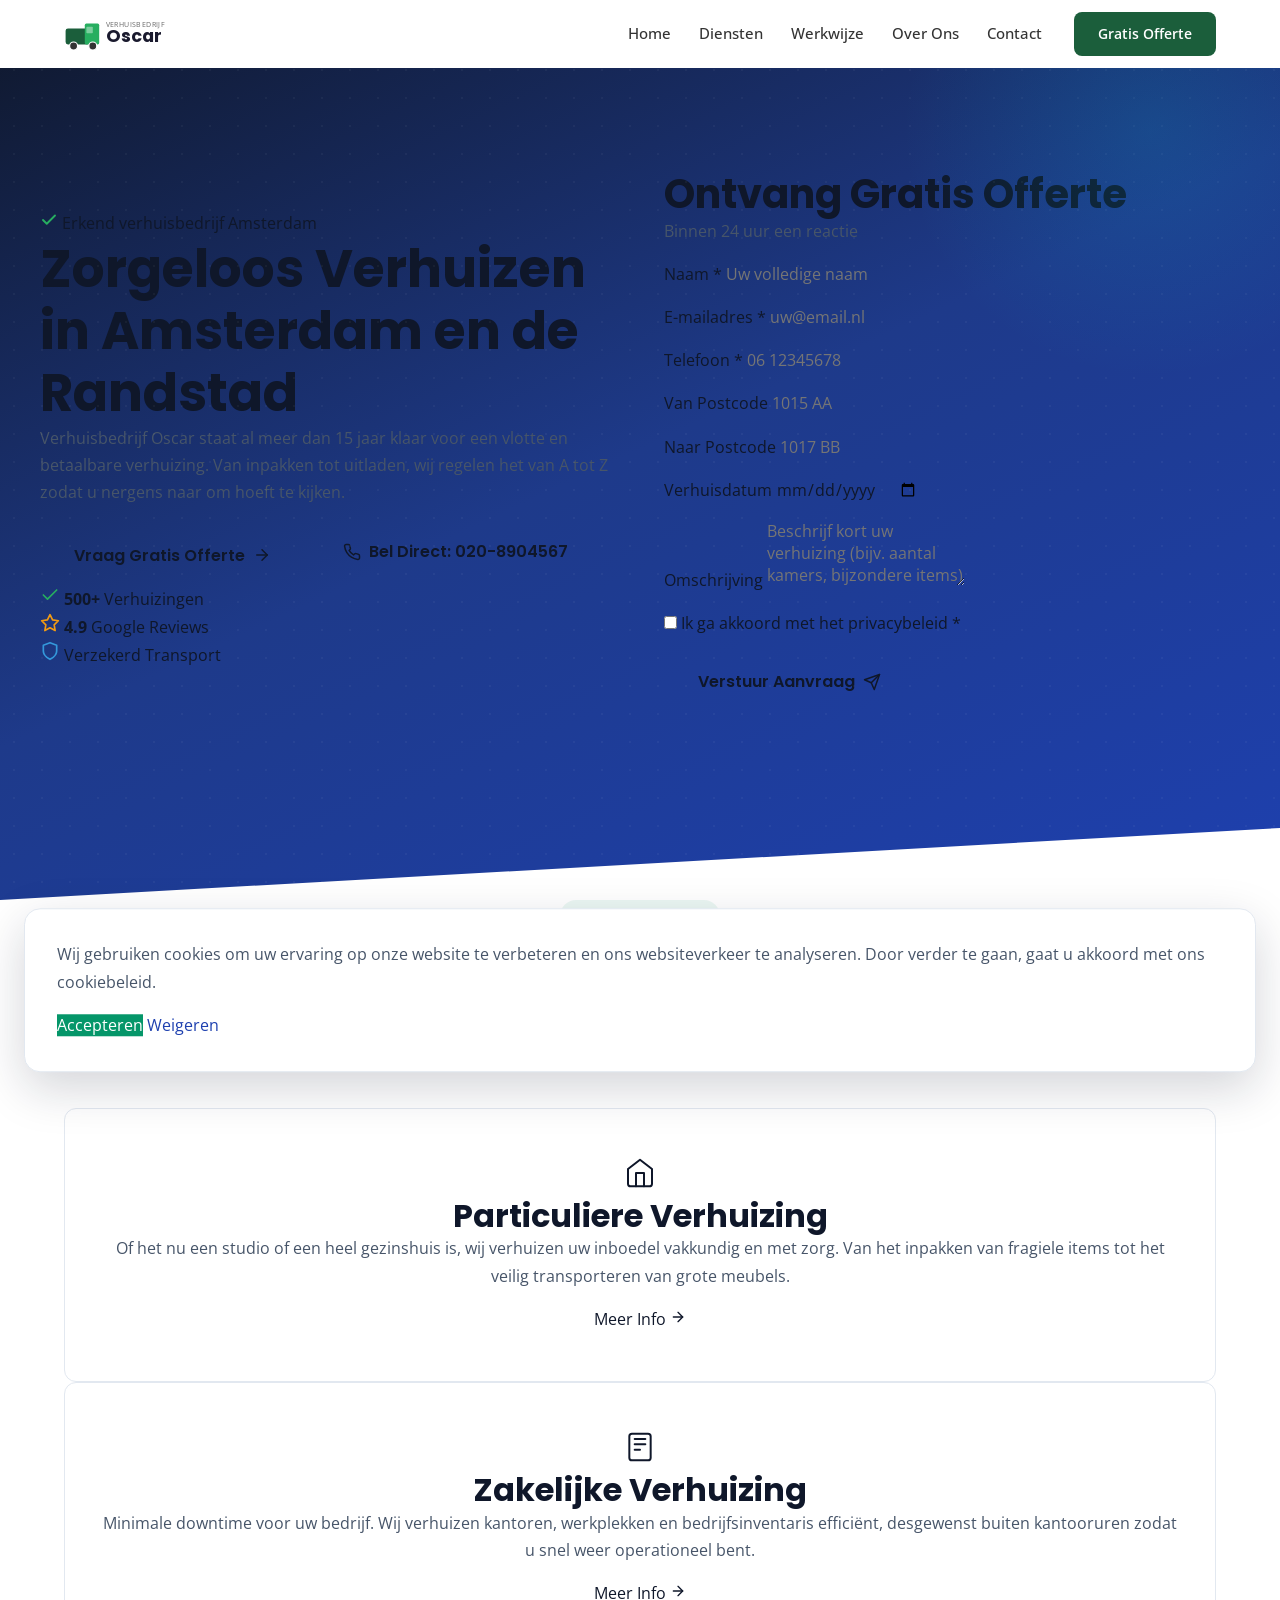
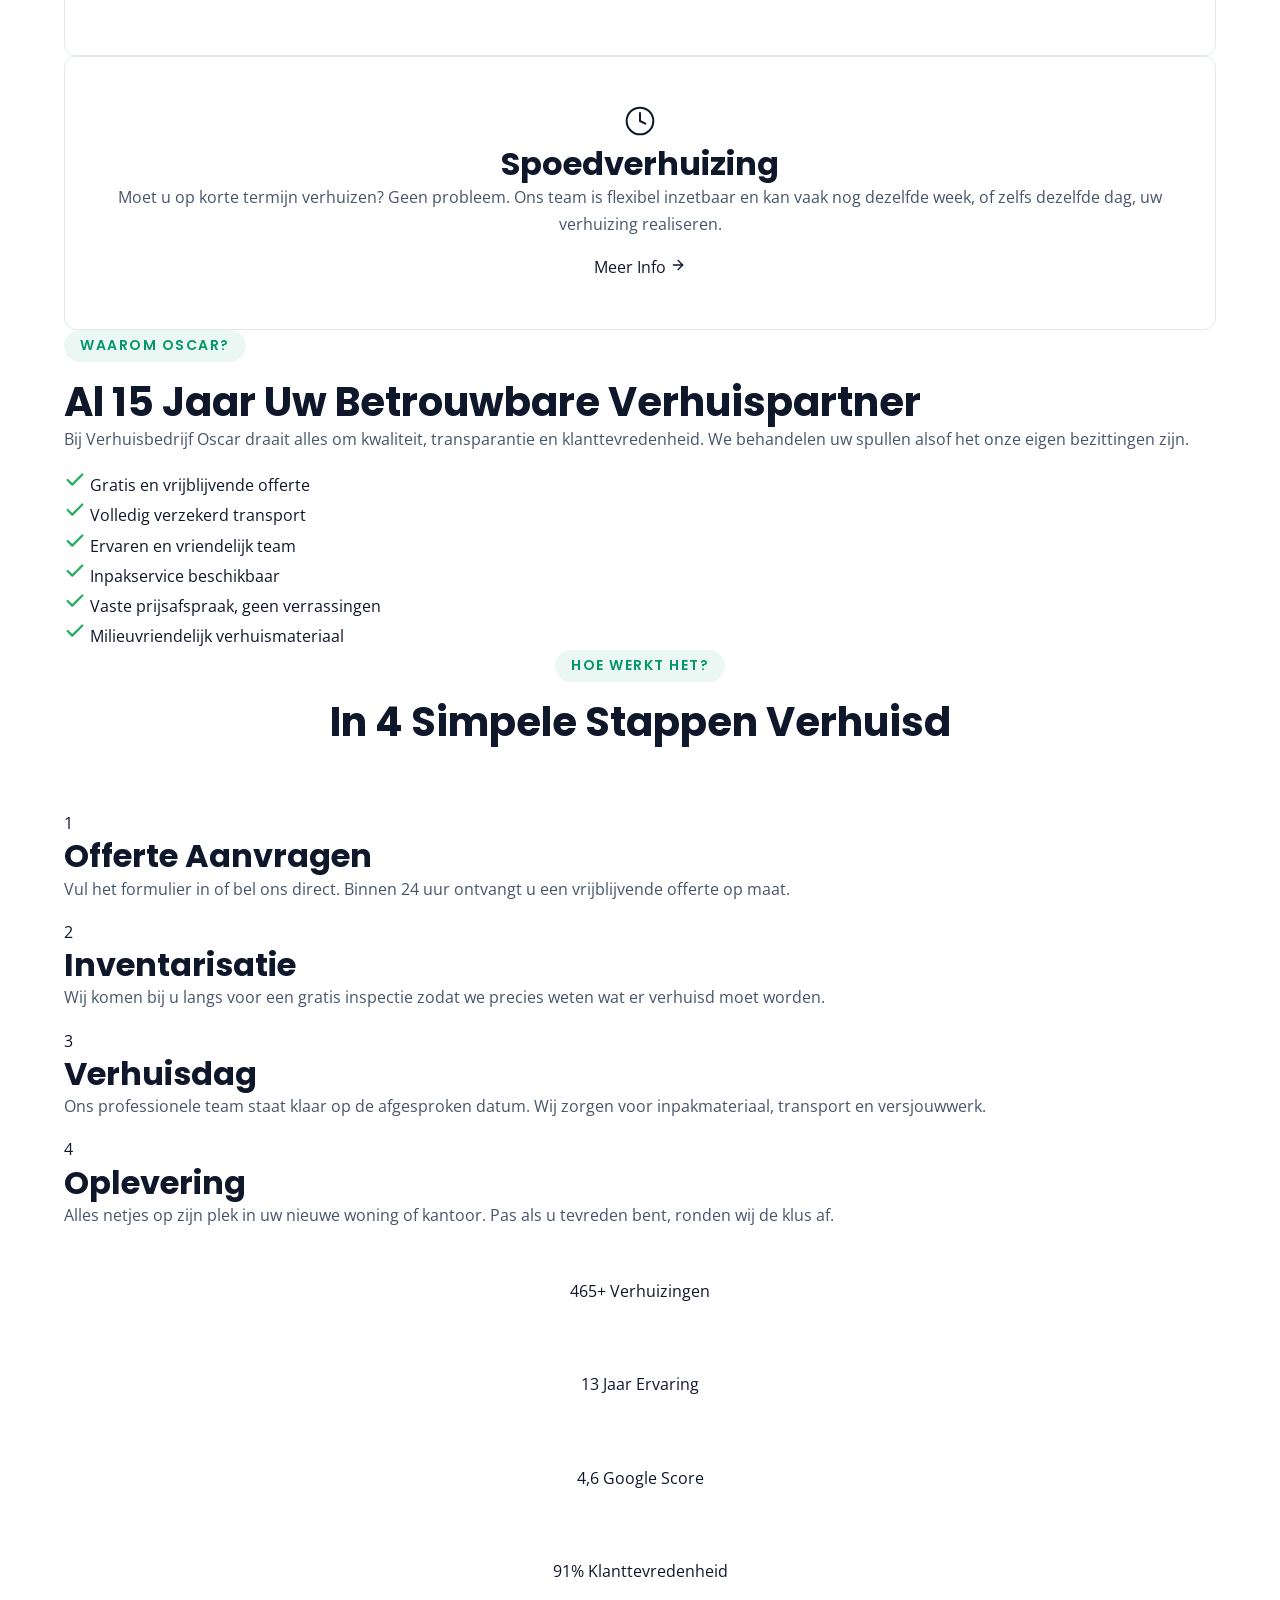
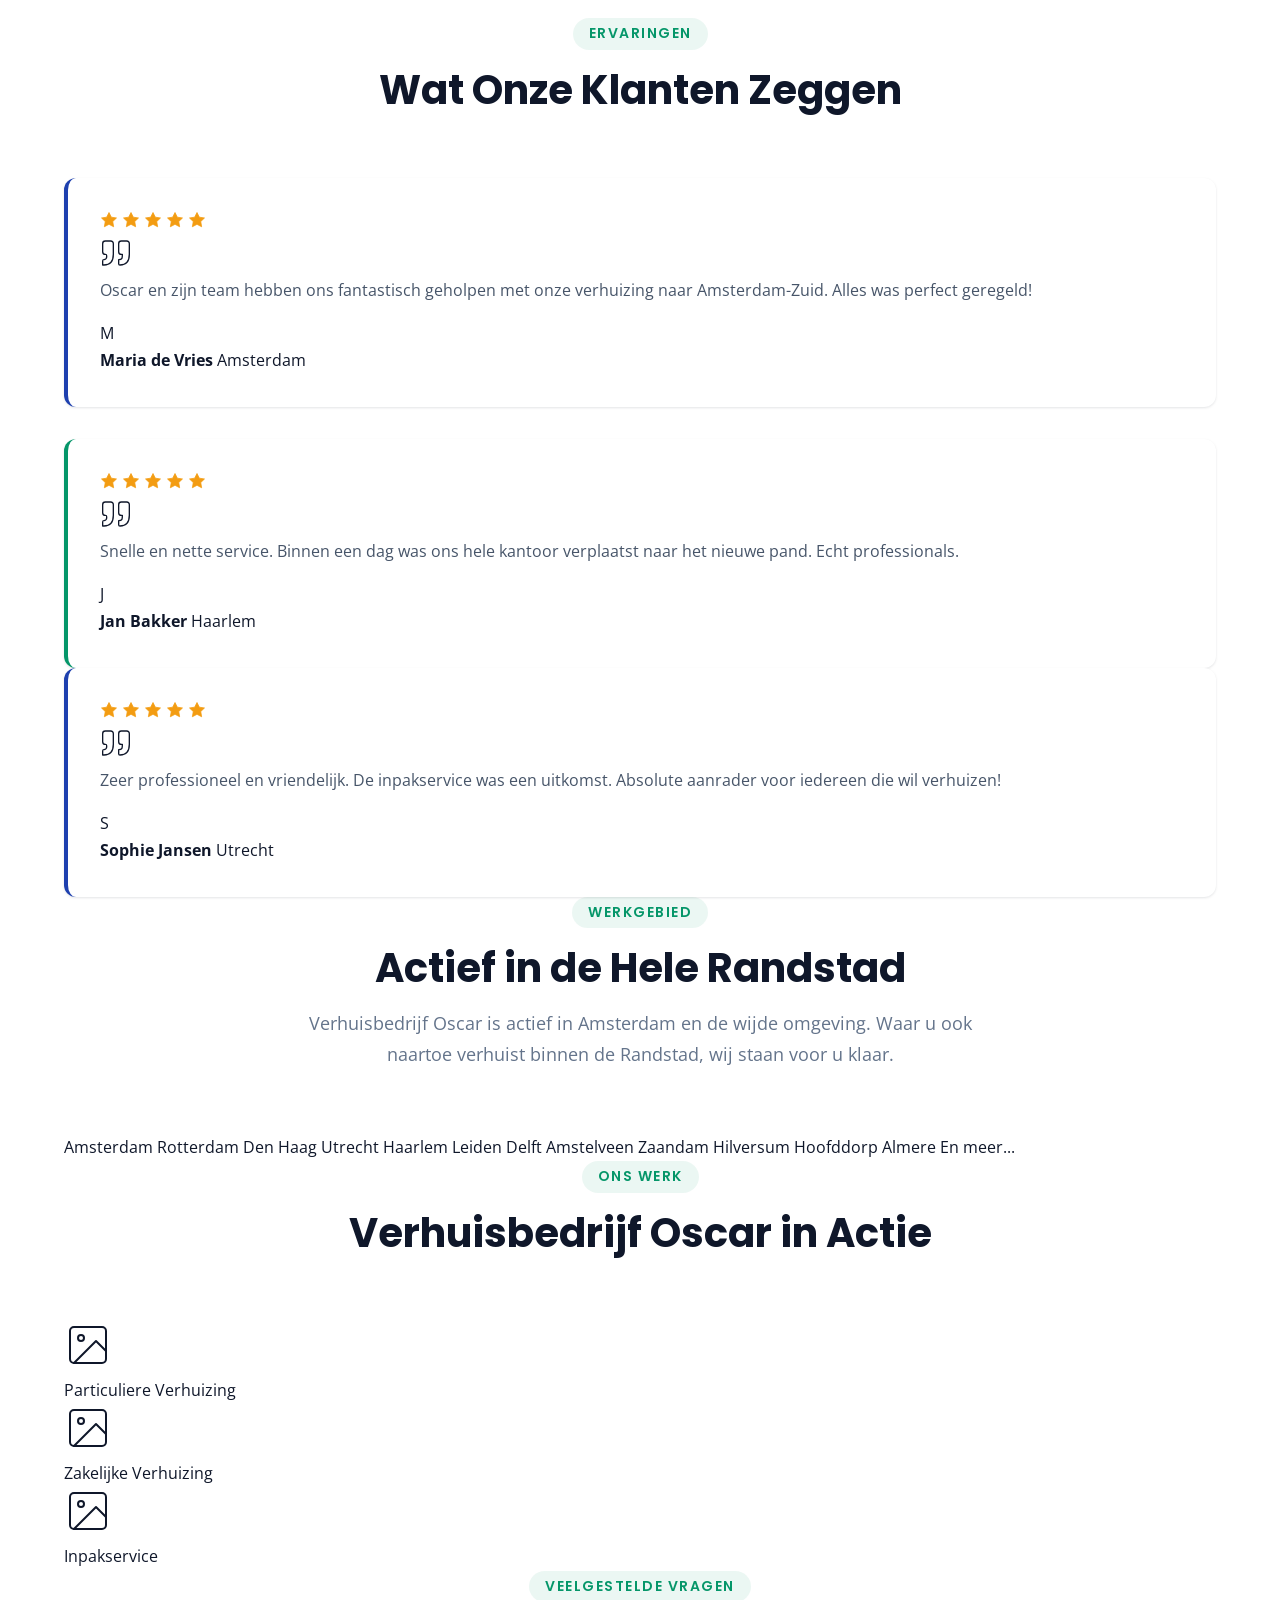
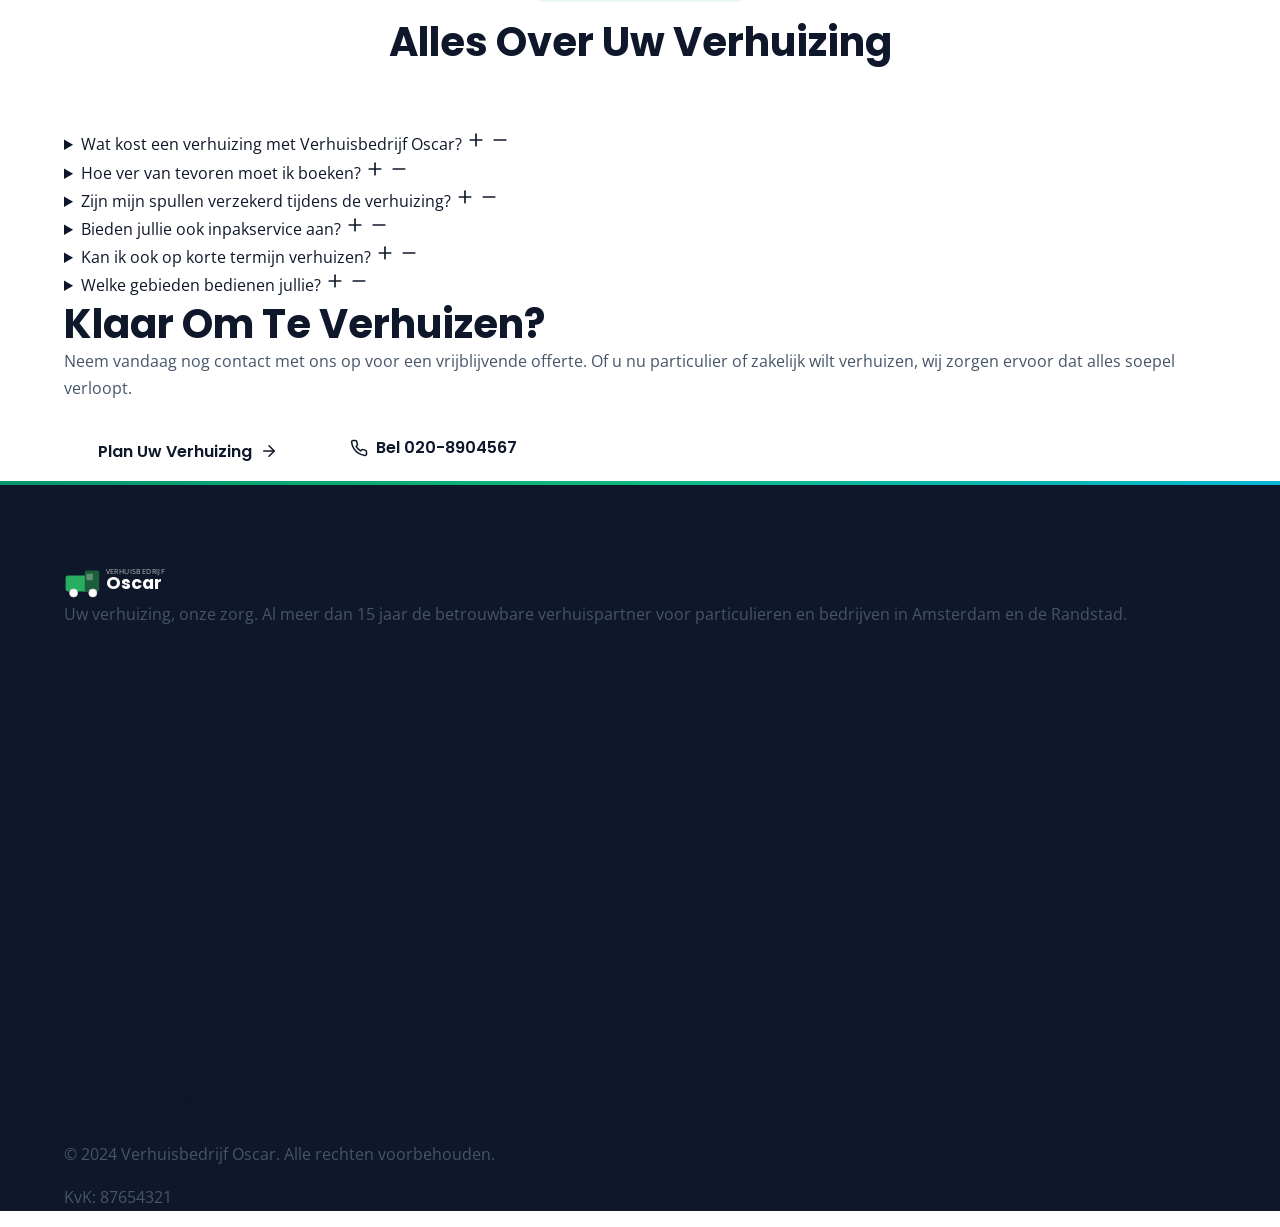
==== index.html @ a7107cb4 "Initial release: Verhuisbedrijf Oscar website Complete static website for a professional Amsterdam m" ====
<!DOCTYPE html>
<html lang="nl">
<head>
    <meta charset="UTF-8">
    <meta name="viewport" content="width=device-width, initial-scale=1.0">
    <title>Verhuisbedrijf Oscar | Zorgeloos Verhuizen in Amsterdam en de Randstad</title>
    <meta name="description" content="Verhuisbedrijf Oscar is uw betrouwbare verhuispartner in Amsterdam en de Randstad. Particuliere en zakelijke verhuizingen, inpakservice en spoedverhuizingen. Vraag gratis offerte aan.">
    <meta name="keywords" content="verhuisbedrijf amsterdam, verhuizen amsterdam, verhuisservice randstad, verhuisbedrijf oscar, verhuizing amsterdam, goedkoop verhuizen, zakelijke verhuizing, inpakservice amsterdam">
    <meta name="author" content="Verhuisbedrijf Oscar">
    <meta name="robots" content="index, follow">
    <link rel="canonical" href="https://verhuisbedrijfoscar.nl">

    <!-- Open Graph -->
    <meta property="og:type" content="website">
    <meta property="og:title" content="Verhuisbedrijf Oscar | Zorgeloos Verhuizen in Amsterdam">
    <meta property="og:description" content="Betrouwbaar verhuisbedrijf in Amsterdam en de Randstad. 500+ verhuizingen, 4.9 sterren op Google. Vraag vandaag nog een gratis offerte aan.">
    <meta property="og:url" content="https://verhuisbedrijfoscar.nl">
    <meta property="og:site_name" content="Verhuisbedrijf Oscar">
    <meta property="og:locale" content="nl_NL">
    <meta property="og:image" content="https://verhuisbedrijfoscar.nl/images/og-image.jpg">
    <meta property="og:image:width" content="1200">
    <meta property="og:image:height" content="630">

    <!-- Twitter Card -->
    <meta name="twitter:card" content="summary_large_image">
    <meta name="twitter:title" content="Verhuisbedrijf Oscar | Zorgeloos Verhuizen in Amsterdam">
    <meta name="twitter:description" content="Betrouwbaar verhuisbedrijf in Amsterdam en de Randstad. Vraag vandaag nog een gratis offerte aan.">
    <meta name="twitter:image" content="https://verhuisbedrijfoscar.nl/images/og-image.jpg">

    <!-- Favicon -->
    <link rel="icon" type="image/svg+xml" href="/images/favicon.svg">
    <link rel="icon" type="image/png" sizes="32x32" href="/images/favicon-32x32.png">

    <!-- Google Fonts -->
    <link rel="preconnect" href="https://fonts.googleapis.com">
    <link rel="preconnect" href="https://fonts.gstatic.com" crossorigin>
    <link href="https://fonts.googleapis.com/css2?family=Open+Sans:wght@300;400;500;600;700&family=Poppins:wght@400;500;600;700&display=swap" rel="stylesheet">

    <!-- Critical CSS -->
    <style>
        *,*::before,*::after{box-sizing:border-box;margin:0;padding:0}
        :root{--c-primary:#1B5E3B;--c-primary-light:#27AE60;--c-accent:#F39C12;--c-dark:#1a1a2e;--c-text:#333;--c-text-light:#666;--c-bg:#fff;--c-bg-light:#f8f9fa;--c-border:#e0e0e0;--font-heading:'Poppins',sans-serif;--font-body:'Open Sans',sans-serif;--shadow-sm:0 2px 8px rgba(0,0,0,.08);--shadow-md:0 4px 20px rgba(0,0,0,.1);--shadow-lg:0 8px 40px rgba(0,0,0,.12);--radius:12px;--radius-sm:8px;--radius-lg:20px}
        body{font-family:var(--font-body);color:var(--c-text);line-height:1.6;overflow-x:hidden}
        .header{position:fixed;top:0;left:0;width:100%;z-index:1000;background:var(--c-bg);transition:box-shadow .3s}
        .header.scrolled{box-shadow:var(--shadow-sm)}
        .header-inner{max-width:1200px;margin:0 auto;padding:.75rem 1.5rem;display:flex;align-items:center;justify-content:space-between}
        .logo{display:flex;align-items:center;gap:.5rem;text-decoration:none;color:var(--c-dark)}
        .logo svg{height:40px;width:auto}
        .logo-text{font-family:var(--font-heading);font-size:1.25rem;font-weight:700}
        .nav{display:flex;align-items:center;gap:2rem}
        .nav-links{display:flex;list-style:none;gap:1.75rem}
        .nav-links a{text-decoration:none;color:var(--c-text);font-size:.925rem;font-weight:500;transition:color .2s}
        .nav-links a:hover{color:var(--c-primary)}
        .btn-cta-nav{background:var(--c-primary);color:#fff;padding:.6rem 1.5rem;border-radius:var(--radius-sm);text-decoration:none;font-weight:600;font-size:.9rem;transition:background .2s,transform .15s}
        .btn-cta-nav:hover{background:var(--c-primary-light);transform:translateY(-1px)}
        .hamburger{display:none;background:none;border:none;cursor:pointer;padding:.25rem}
        .hero{padding:7rem 1.5rem 4rem;background:linear-gradient(135deg,#f0faf4 0%,#e8f5ee 50%,#fff 100%);min-height:90vh;display:flex;align-items:center}
        .hero-inner{max-width:1200px;margin:0 auto;display:grid;grid-template-columns:1fr 1fr;gap:3rem;align-items:center;width:100%}
        .container{max-width:1200px;margin:0 auto;padding:0 1.5rem}
        @media(max-width:968px){
            .nav-links,.btn-cta-nav{display:none}
            .hamburger{display:block}
            .hero-inner{grid-template-columns:1fr}
        }
    </style>

    <!-- Async CSS -->
    <link rel="stylesheet" href="css/style.css" media="print" onload="this.media='all'">
    <noscript><link rel="stylesheet" href="css/style.css"></noscript>
</head>
<body>

    <!-- Cookie Banner -->
    <div id="cookie-banner" class="cookie-banner" role="dialog" aria-label="Cookiemelding" aria-hidden="false">
        <div class="cookie-inner">
            <p>Wij gebruiken cookies om uw ervaring op onze website te verbeteren en ons websiteverkeer te analyseren. Door verder te gaan, gaat u akkoord met ons <a href="/privacy">cookiebeleid</a>.</p>
            <div class="cookie-buttons">
                <button class="btn-primary" id="cookie-accept" type="button">Accepteren</button>
                <button class="btn-outline" id="cookie-reject" type="button">Weigeren</button>
            </div>
        </div>
    </div>

    <!-- Header -->
    <header class="header" id="header" role="banner">
        <div class="header-inner">
            <a href="/" class="logo" aria-label="Verhuisbedrijf Oscar - Terug naar homepagina">
                <svg xmlns="http://www.w3.org/2000/svg" viewBox="0 0 200 50" width="180" height="45" aria-hidden="true" role="img">
                    <rect x="2" y="18" width="30" height="20" rx="3" fill="#1B5E3B"/>
                    <rect x="26" y="12" width="18" height="26" rx="2" fill="#27AE60"/>
                    <circle cx="12" cy="40" r="5" fill="#333" stroke="#fff" stroke-width="1.5"/>
                    <circle cx="36" cy="40" r="5" fill="#333" stroke="#fff" stroke-width="1.5"/>
                    <rect x="28" y="16" width="8" height="8" rx="1" fill="rgba(255,255,255,.4)"/>
                    <text x="52" y="35" font-family="Poppins, sans-serif" font-weight="700" font-size="22" fill="#1a1a2e">Oscar</text>
                    <text x="52" y="16" font-family="Open Sans, sans-serif" font-weight="400" font-size="9" fill="#666" letter-spacing=".5">VERHUISBEDRIJF</text>
                </svg>
            </a>

            <nav class="nav" aria-label="Hoofdnavigatie">
                <ul class="nav-links">
                    <li><a href="#home" class="active">Home</a></li>
                    <li><a href="#diensten">Diensten</a></li>
                    <li><a href="#werkwijze">Werkwijze</a></li>
                    <li><a href="#over-ons">Over Ons</a></li>
                    <li><a href="#contact">Contact</a></li>
                </ul>
                <a href="#offerte-form" class="btn-cta-nav">Gratis Offerte</a>
            </nav>

            <button class="hamburger" id="hamburger-btn" type="button" aria-label="Menu openen" aria-expanded="false" aria-controls="mobile-nav">
                <svg xmlns="http://www.w3.org/2000/svg" width="28" height="28" viewBox="0 0 24 24" fill="none" stroke="#1a1a2e" stroke-width="2" stroke-linecap="round" stroke-linejoin="round" class="icon-menu" aria-hidden="true">
                    <line x1="3" y1="6" x2="21" y2="6"/>
                    <line x1="3" y1="12" x2="21" y2="12"/>
                    <line x1="3" y1="18" x2="21" y2="18"/>
                </svg>
                <svg xmlns="http://www.w3.org/2000/svg" width="28" height="28" viewBox="0 0 24 24" fill="none" stroke="#1a1a2e" stroke-width="2" stroke-linecap="round" stroke-linejoin="round" class="icon-close" aria-hidden="true" style="display:none">
                    <line x1="18" y1="6" x2="6" y2="18"/>
                    <line x1="6" y1="6" x2="18" y2="18"/>
                </svg>
            </button>
        </div>

        <!-- Mobile Nav Overlay -->
        <div class="mobile-nav" id="mobile-nav" aria-hidden="true" role="dialog" aria-label="Mobiel navigatiemenu">
            <ul class="mobile-nav-links">
                <li><a href="#home">Home</a></li>
                <li><a href="#diensten">Diensten</a></li>
                <li><a href="#werkwijze">Werkwijze</a></li>
                <li><a href="#over-ons">Over Ons</a></li>
                <li><a href="#contact">Contact</a></li>
            </ul>
            <a href="#offerte-form" class="btn-cta-mobile">Gratis Offerte Aanvragen</a>
            <div class="mobile-nav-contact">
                <a href="tel:0208904567" class="mobile-nav-phone">
                    <svg xmlns="http://www.w3.org/2000/svg" width="20" height="20" viewBox="0 0 24 24" fill="none" stroke="currentColor" stroke-width="2" stroke-linecap="round" stroke-linejoin="round" aria-hidden="true"><path d="M22 16.92v3a2 2 0 0 1-2.18 2 19.79 19.79 0 0 1-8.63-3.07 19.5 19.5 0 0 1-6-6 19.79 19.79 0 0 1-3.07-8.67A2 2 0 0 1 4.11 2h3a2 2 0 0 1 2 1.72 12.84 12.84 0 0 0 .7 2.81 2 2 0 0 1-.45 2.11L8.09 9.91a16 16 0 0 0 6 6l1.27-1.27a2 2 0 0 1 2.11-.45 12.84 12.84 0 0 0 2.81.7A2 2 0 0 1 22 16.92z"/></svg>
                    020-8904567
                </a>
            </div>
        </div>
    </header>

    <main id="home">

        <!-- Hero Section -->
        <section class="hero" aria-labelledby="hero-heading">
            <div class="hero-inner">
                <div class="hero-content">
                    <span class="hero-badge">
                        <svg xmlns="http://www.w3.org/2000/svg" width="18" height="18" viewBox="0 0 24 24" fill="none" stroke="#27AE60" stroke-width="2.5" stroke-linecap="round" stroke-linejoin="round" aria-hidden="true"><polyline points="20 6 9 17 4 12"/></svg>
                        Erkend verhuisbedrijf Amsterdam
                    </span>

                    <h1 id="hero-heading">Zorgeloos Verhuizen in Amsterdam en de Randstad</h1>

                    <p class="hero-text">Verhuisbedrijf Oscar staat al meer dan 15 jaar klaar voor een vlotte en betaalbare verhuizing. Van inpakken tot uitladen, wij regelen het van A tot Z zodat u nergens naar om hoeft te kijken.</p>

                    <div class="hero-buttons">
                        <a href="#offerte-form" class="btn btn-green">
                            Vraag Gratis Offerte
                            <svg xmlns="http://www.w3.org/2000/svg" width="18" height="18" viewBox="0 0 24 24" fill="none" stroke="currentColor" stroke-width="2" stroke-linecap="round" stroke-linejoin="round" aria-hidden="true"><line x1="5" y1="12" x2="19" y2="12"/><polyline points="12 5 19 12 12 19"/></svg>
                        </a>
                        <a href="tel:0208904567" class="btn btn-blue-outline">
                            <svg xmlns="http://www.w3.org/2000/svg" width="18" height="18" viewBox="0 0 24 24" fill="none" stroke="currentColor" stroke-width="2" stroke-linecap="round" stroke-linejoin="round" aria-hidden="true"><path d="M22 16.92v3a2 2 0 0 1-2.18 2 19.79 19.79 0 0 1-8.63-3.07 19.5 19.5 0 0 1-6-6 19.79 19.79 0 0 1-3.07-8.67A2 2 0 0 1 4.11 2h3a2 2 0 0 1 2 1.72 12.84 12.84 0 0 0 .7 2.81 2 2 0 0 1-.45 2.11L8.09 9.91a16 16 0 0 0 6 6l1.27-1.27a2 2 0 0 1 2.11-.45 12.84 12.84 0 0 0 2.81.7A2 2 0 0 1 22 16.92z"/></svg>
                            Bel Direct: 020-8904567
                        </a>
                    </div>

                    <div class="hero-trust">
                        <div class="trust-item">
                            <svg xmlns="http://www.w3.org/2000/svg" width="20" height="20" viewBox="0 0 24 24" fill="none" stroke="#27AE60" stroke-width="2" stroke-linecap="round" stroke-linejoin="round" aria-hidden="true"><polyline points="20 6 9 17 4 12"/></svg>
                            <span><strong>500+</strong> Verhuizingen</span>
                        </div>
                        <div class="trust-item">
                            <svg xmlns="http://www.w3.org/2000/svg" width="20" height="20" viewBox="0 0 24 24" fill="none" stroke="#F39C12" stroke-width="2" stroke-linecap="round" stroke-linejoin="round" aria-hidden="true"><polygon points="12 2 15.09 8.26 22 9.27 17 14.14 18.18 21.02 12 17.77 5.82 21.02 7 14.14 2 9.27 8.91 8.26 12 2"/></svg>
                            <span><strong>4.9</strong> Google Reviews</span>
                        </div>
                        <div class="trust-item">
                            <svg xmlns="http://www.w3.org/2000/svg" width="20" height="20" viewBox="0 0 24 24" fill="none" stroke="#3498DB" stroke-width="2" stroke-linecap="round" stroke-linejoin="round" aria-hidden="true"><path d="M12 22s8-4 8-10V5l-8-3-8 3v7c0 6 8 10 8 10z"/></svg>
                            <span>Verzekerd Transport</span>
                        </div>
                    </div>
                </div>

                <div class="hero-form-wrapper">
                    <div class="hero-form-card">
                        <h2 class="form-title">Ontvang Gratis Offerte</h2>
                        <p class="form-subtitle">Binnen 24 uur een reactie</p>
                        <form id="offerte-form" action="https://api.web3forms.com/submit" method="POST" novalidate>
                            <input type="hidden" name="access_key" value="YOUR_ACCESS_KEY_HERE">
                            <input type="hidden" name="subject" value="Nieuwe Offerte Aanvraag - Verhuisbedrijf Oscar">
                            <input type="hidden" name="from_name" value="Verhuisbedrijf Oscar Website">
                            <input type="hidden" name="redirect" value="https://verhuisbedrijfoscar.nl/bedankt">
                            <!-- Honeypot spam protection -->
                            <input type="checkbox" name="botcheck" class="hidden" style="display:none" tabindex="-1" autocomplete="off">

                            <div class="form-group">
                                <label for="naam">Naam <span aria-hidden="true">*</span></label>
                                <input type="text" id="naam" name="naam" placeholder="Uw volledige naam" required autocomplete="name">
                            </div>

                            <div class="form-group">
                                <label for="email">E-mailadres <span aria-hidden="true">*</span></label>
                                <input type="email" id="email" name="email" placeholder="uw@email.nl" required autocomplete="email">
                            </div>

                            <div class="form-group">
                                <label for="telefoon">Telefoon <span aria-hidden="true">*</span></label>
                                <input type="tel" id="telefoon" name="telefoon" placeholder="06 12345678" required autocomplete="tel">
                            </div>

                            <div class="form-row">
                                <div class="form-group">
                                    <label for="van-postcode">Van Postcode</label>
                                    <input type="text" id="van-postcode" name="van_postcode" placeholder="1015 AA" autocomplete="postal-code">
                                </div>
                                <div class="form-group">
                                    <label for="naar-postcode">Naar Postcode</label>
                                    <input type="text" id="naar-postcode" name="naar_postcode" placeholder="1017 BB">
                                </div>
                            </div>

                            <div class="form-group">
                                <label for="verhuisdatum">Verhuisdatum</label>
                                <input type="date" id="verhuisdatum" name="verhuisdatum">
                            </div>

                            <div class="form-group">
                                <label for="omschrijving">Omschrijving</label>
                                <textarea id="omschrijving" name="omschrijving" rows="3" placeholder="Beschrijf kort uw verhuizing (bijv. aantal kamers, bijzondere items)"></textarea>
                            </div>

                            <div class="form-group form-checkbox">
                                <input type="checkbox" id="privacy-akkoord" name="privacy_akkoord" required>
                                <label for="privacy-akkoord">Ik ga akkoord met het <a href="/privacy" target="_blank" rel="noopener">privacybeleid</a> <span aria-hidden="true">*</span></label>
                            </div>

                            <button type="submit" class="btn btn-green btn-full">
                                Verstuur Aanvraag
                                <svg xmlns="http://www.w3.org/2000/svg" width="18" height="18" viewBox="0 0 24 24" fill="none" stroke="currentColor" stroke-width="2" stroke-linecap="round" stroke-linejoin="round" aria-hidden="true"><line x1="22" y1="2" x2="11" y2="13"/><polygon points="22 2 15 22 11 13 2 9 22 2"/></svg>
                            </button>
                        </form>
                    </div>
                </div>
            </div>
        </section>

        <!-- Services Section -->
        <section class="section-services" id="diensten" aria-labelledby="diensten-heading">
            <div class="container">
                <div class="section-header">
                    <span class="section-tag">Onze Diensten</span>
                    <h2 id="diensten-heading">Professionele Verhuisservices op Maat</h2>
                </div>

                <div class="services-grid">
                    <article class="service-card">
                        <div class="service-icon">
                            <svg xmlns="http://www.w3.org/2000/svg" width="32" height="32" viewBox="0 0 24 24" fill="none" stroke="currentColor" stroke-width="1.5" stroke-linecap="round" stroke-linejoin="round" aria-hidden="true">
                                <path d="M3 9l9-7 9 7v11a2 2 0 0 1-2 2H5a2 2 0 0 1-2-2z"/>
                                <polyline points="9 22 9 12 15 12 15 22"/>
                            </svg>
                        </div>
                        <h3>Particuliere Verhuizing</h3>
                        <p>Of het nu een studio of een heel gezinshuis is, wij verhuizen uw inboedel vakkundig en met zorg. Van het inpakken van fragiele items tot het veilig transporteren van grote meubels.</p>
                        <a href="#contact" class="service-link">
                            Meer Info
                            <svg xmlns="http://www.w3.org/2000/svg" width="16" height="16" viewBox="0 0 24 24" fill="none" stroke="currentColor" stroke-width="2" stroke-linecap="round" stroke-linejoin="round" aria-hidden="true"><line x1="5" y1="12" x2="19" y2="12"/><polyline points="12 5 19 12 12 19"/></svg>
                        </a>
                    </article>

                    <article class="service-card">
                        <div class="service-icon">
                            <svg xmlns="http://www.w3.org/2000/svg" width="32" height="32" viewBox="0 0 24 24" fill="none" stroke="currentColor" stroke-width="1.5" stroke-linecap="round" stroke-linejoin="round" aria-hidden="true">
                                <rect x="4" y="2" width="16" height="20" rx="2" ry="2"/>
                                <line x1="8" y1="6" x2="16" y2="6"/>
                                <line x1="8" y1="10" x2="16" y2="10"/>
                                <line x1="8" y1="14" x2="12" y2="14"/>
                            </svg>
                        </div>
                        <h3>Zakelijke Verhuizing</h3>
                        <p>Minimale downtime voor uw bedrijf. Wij verhuizen kantoren, werkplekken en bedrijfsinventaris effici&#235;nt, desgewenst buiten kantooruren zodat u snel weer operationeel bent.</p>
                        <a href="#contact" class="service-link">
                            Meer Info
                            <svg xmlns="http://www.w3.org/2000/svg" width="16" height="16" viewBox="0 0 24 24" fill="none" stroke="currentColor" stroke-width="2" stroke-linecap="round" stroke-linejoin="round" aria-hidden="true"><line x1="5" y1="12" x2="19" y2="12"/><polyline points="12 5 19 12 12 19"/></svg>
                        </a>
                    </article>

                    <article class="service-card">
                        <div class="service-icon">
                            <svg xmlns="http://www.w3.org/2000/svg" width="32" height="32" viewBox="0 0 24 24" fill="none" stroke="currentColor" stroke-width="1.5" stroke-linecap="round" stroke-linejoin="round" aria-hidden="true">
                                <circle cx="12" cy="12" r="10"/>
                                <polyline points="12 6 12 12 16 14"/>
                            </svg>
                        </div>
                        <h3>Spoedverhuizing</h3>
                        <p>Moet u op korte termijn verhuizen? Geen probleem. Ons team is flexibel inzetbaar en kan vaak nog dezelfde week, of zelfs dezelfde dag, uw verhuizing realiseren.</p>
                        <a href="#contact" class="service-link">
                            Meer Info
                            <svg xmlns="http://www.w3.org/2000/svg" width="16" height="16" viewBox="0 0 24 24" fill="none" stroke="currentColor" stroke-width="2" stroke-linecap="round" stroke-linejoin="round" aria-hidden="true"><line x1="5" y1="12" x2="19" y2="12"/><polyline points="12 5 19 12 12 19"/></svg>
                        </a>
                    </article>
                </div>
            </div>
        </section>

        <!-- Why Oscar Section -->
        <section class="section-why-oscar" id="over-ons" aria-labelledby="waarom-heading">
            <div class="container">
                <div class="why-grid">
                    <div class="why-image" role="img" aria-label="Verhuisteam van Verhuisbedrijf Oscar aan het werk">
                        <div class="why-image-inner"></div>
                    </div>
                    <div class="why-content">
                        <span class="section-tag">Waarom Oscar?</span>
                        <h2 id="waarom-heading">Al 15 Jaar Uw Betrouwbare Verhuispartner</h2>
                        <p class="why-text">Bij Verhuisbedrijf Oscar draait alles om kwaliteit, transparantie en klanttevredenheid. We behandelen uw spullen alsof het onze eigen bezittingen zijn.</p>
                        <ul class="check-list" role="list">
                            <li>
                                <svg xmlns="http://www.w3.org/2000/svg" width="22" height="22" viewBox="0 0 24 24" fill="none" stroke="#27AE60" stroke-width="2.5" stroke-linecap="round" stroke-linejoin="round" aria-hidden="true"><polyline points="20 6 9 17 4 12"/></svg>
                                Gratis en vrijblijvende offerte
                            </li>
                            <li>
                                <svg xmlns="http://www.w3.org/2000/svg" width="22" height="22" viewBox="0 0 24 24" fill="none" stroke="#27AE60" stroke-width="2.5" stroke-linecap="round" stroke-linejoin="round" aria-hidden="true"><polyline points="20 6 9 17 4 12"/></svg>
                                Volledig verzekerd transport
                            </li>
                            <li>
                                <svg xmlns="http://www.w3.org/2000/svg" width="22" height="22" viewBox="0 0 24 24" fill="none" stroke="#27AE60" stroke-width="2.5" stroke-linecap="round" stroke-linejoin="round" aria-hidden="true"><polyline points="20 6 9 17 4 12"/></svg>
                                Ervaren en vriendelijk team
                            </li>
                            <li>
                                <svg xmlns="http://www.w3.org/2000/svg" width="22" height="22" viewBox="0 0 24 24" fill="none" stroke="#27AE60" stroke-width="2.5" stroke-linecap="round" stroke-linejoin="round" aria-hidden="true"><polyline points="20 6 9 17 4 12"/></svg>
                                Inpakservice beschikbaar
                            </li>
                            <li>
                                <svg xmlns="http://www.w3.org/2000/svg" width="22" height="22" viewBox="0 0 24 24" fill="none" stroke="#27AE60" stroke-width="2.5" stroke-linecap="round" stroke-linejoin="round" aria-hidden="true"><polyline points="20 6 9 17 4 12"/></svg>
                                Vaste prijsafspraak, geen verrassingen
                            </li>
                            <li>
                                <svg xmlns="http://www.w3.org/2000/svg" width="22" height="22" viewBox="0 0 24 24" fill="none" stroke="#27AE60" stroke-width="2.5" stroke-linecap="round" stroke-linejoin="round" aria-hidden="true"><polyline points="20 6 9 17 4 12"/></svg>
                                Milieuvriendelijk verhuismateriaal
                            </li>
                        </ul>
                    </div>
                </div>
            </div>
        </section>

        <!-- Process Section -->
        <section class="section-process" id="werkwijze" aria-labelledby="werkwijze-heading">
            <div class="container">
                <div class="section-header">
                    <span class="section-tag">Hoe Werkt Het?</span>
                    <h2 id="werkwijze-heading">In 4 Simpele Stappen Verhuisd</h2>
                </div>

                <div class="process-grid">
                    <div class="process-step">
                        <div class="step-number" aria-hidden="true">1</div>
                        <div class="step-content">
                            <h3>Offerte Aanvragen</h3>
                            <p>Vul het formulier in of bel ons direct. Binnen 24 uur ontvangt u een vrijblijvende offerte op maat.</p>
                        </div>
                    </div>
                    <div class="process-connector" aria-hidden="true"></div>
                    <div class="process-step">
                        <div class="step-number" aria-hidden="true">2</div>
                        <div class="step-content">
                            <h3>Inventarisatie</h3>
                            <p>Wij komen bij u langs voor een gratis inspectie zodat we precies weten wat er verhuisd moet worden.</p>
                        </div>
                    </div>
                    <div class="process-connector" aria-hidden="true"></div>
                    <div class="process-step">
                        <div class="step-number" aria-hidden="true">3</div>
                        <div class="step-content">
                            <h3>Verhuisdag</h3>
                            <p>Ons professionele team staat klaar op de afgesproken datum. Wij zorgen voor inpakmateriaal, transport en versjouwwerk.</p>
                        </div>
                    </div>
                    <div class="process-connector" aria-hidden="true"></div>
                    <div class="process-step">
                        <div class="step-number" aria-hidden="true">4</div>
                        <div class="step-content">
                            <h3>Oplevering</h3>
                            <p>Alles netjes op zijn plek in uw nieuwe woning of kantoor. Pas als u tevreden bent, ronden wij de klus af.</p>
                        </div>
                    </div>
                </div>
            </div>
        </section>

        <!-- Stats Bar -->
        <section class="section-stats" aria-label="Bedrijfscijfers">
            <div class="container">
                <div class="stats-grid">
                    <div class="stat-item">
                        <span class="stat-number" data-target="500">0</span><span class="stat-plus">+</span>
                        <span class="stat-label">Verhuizingen</span>
                    </div>
                    <div class="stat-item">
                        <span class="stat-number" data-target="15">0</span>
                        <span class="stat-label">Jaar Ervaring</span>
                    </div>
                    <div class="stat-item">
                        <span class="stat-number" data-target="4.9" data-decimal="true">0</span>
                        <span class="stat-label">Google Score</span>
                    </div>
                    <div class="stat-item">
                        <span class="stat-number" data-target="98">0</span><span class="stat-plus">%</span>
                        <span class="stat-label">Klanttevredenheid</span>
                    </div>
                </div>
            </div>
        </section>

        <!-- Testimonials Section -->
        <section class="section-testimonials" aria-labelledby="ervaringen-heading">
            <div class="container">
                <div class="section-header">
                    <span class="section-tag">Ervaringen</span>
                    <h2 id="ervaringen-heading">Wat Onze Klanten Zeggen</h2>
                </div>

                <div class="testimonials-grid">
                    <article class="testimonial-card">
                        <div class="testimonial-stars" aria-label="5 van 5 sterren">
                            <svg xmlns="http://www.w3.org/2000/svg" width="18" height="18" viewBox="0 0 24 24" fill="#F39C12" stroke="#F39C12" stroke-width="1" aria-hidden="true"><polygon points="12 2 15.09 8.26 22 9.27 17 14.14 18.18 21.02 12 17.77 5.82 21.02 7 14.14 2 9.27 8.91 8.26 12 2"/></svg>
                            <svg xmlns="http://www.w3.org/2000/svg" width="18" height="18" viewBox="0 0 24 24" fill="#F39C12" stroke="#F39C12" stroke-width="1" aria-hidden="true"><polygon points="12 2 15.09 8.26 22 9.27 17 14.14 18.18 21.02 12 17.77 5.82 21.02 7 14.14 2 9.27 8.91 8.26 12 2"/></svg>
                            <svg xmlns="http://www.w3.org/2000/svg" width="18" height="18" viewBox="0 0 24 24" fill="#F39C12" stroke="#F39C12" stroke-width="1" aria-hidden="true"><polygon points="12 2 15.09 8.26 22 9.27 17 14.14 18.18 21.02 12 17.77 5.82 21.02 7 14.14 2 9.27 8.91 8.26 12 2"/></svg>
                            <svg xmlns="http://www.w3.org/2000/svg" width="18" height="18" viewBox="0 0 24 24" fill="#F39C12" stroke="#F39C12" stroke-width="1" aria-hidden="true"><polygon points="12 2 15.09 8.26 22 9.27 17 14.14 18.18 21.02 12 17.77 5.82 21.02 7 14.14 2 9.27 8.91 8.26 12 2"/></svg>
                            <svg xmlns="http://www.w3.org/2000/svg" width="18" height="18" viewBox="0 0 24 24" fill="#F39C12" stroke="#F39C12" stroke-width="1" aria-hidden="true"><polygon points="12 2 15.09 8.26 22 9.27 17 14.14 18.18 21.02 12 17.77 5.82 21.02 7 14.14 2 9.27 8.91 8.26 12 2"/></svg>
                        </div>
                        <svg class="testimonial-quote" xmlns="http://www.w3.org/2000/svg" width="32" height="32" viewBox="0 0 24 24" fill="none" stroke="currentColor" stroke-width="1" stroke-linecap="round" stroke-linejoin="round" aria-hidden="true"><path d="M3 21c3 0 7-1 7-8V5c0-1.25-.756-2.017-2-2H4c-1.25 0-2 .75-2 1.972V11c0 1.25.75 2 2 2 1 0 1 0 1 1v1c0 1-1 2-2 2s-1 .008-1 1.031V21z"/><path d="M15 21c3 0 7-1 7-8V5c0-1.25-.757-2.017-2-2h-4c-1.25 0-2 .75-2 1.972V11c0 1.25.75 2 2 2h.75c0 2.25.25 4-2.75 4v3c0 1 0 1 1 1z"/></svg>
                        <blockquote>
                            <p>Oscar en zijn team hebben ons fantastisch geholpen met onze verhuizing naar Amsterdam-Zuid. Alles was perfect geregeld!</p>
                        </blockquote>
                        <div class="testimonial-author">
                            <div class="author-avatar" aria-hidden="true">M</div>
                            <div class="author-info">
                                <strong>Maria de Vries</strong>
                                <span>Amsterdam</span>
                            </div>
                        </div>
                    </article>

                    <article class="testimonial-card">
                        <div class="testimonial-stars" aria-label="5 van 5 sterren">
                            <svg xmlns="http://www.w3.org/2000/svg" width="18" height="18" viewBox="0 0 24 24" fill="#F39C12" stroke="#F39C12" stroke-width="1" aria-hidden="true"><polygon points="12 2 15.09 8.26 22 9.27 17 14.14 18.18 21.02 12 17.77 5.82 21.02 7 14.14 2 9.27 8.91 8.26 12 2"/></svg>
                            <svg xmlns="http://www.w3.org/2000/svg" width="18" height="18" viewBox="0 0 24 24" fill="#F39C12" stroke="#F39C12" stroke-width="1" aria-hidden="true"><polygon points="12 2 15.09 8.26 22 9.27 17 14.14 18.18 21.02 12 17.77 5.82 21.02 7 14.14 2 9.27 8.91 8.26 12 2"/></svg>
                            <svg xmlns="http://www.w3.org/2000/svg" width="18" height="18" viewBox="0 0 24 24" fill="#F39C12" stroke="#F39C12" stroke-width="1" aria-hidden="true"><polygon points="12 2 15.09 8.26 22 9.27 17 14.14 18.18 21.02 12 17.77 5.82 21.02 7 14.14 2 9.27 8.91 8.26 12 2"/></svg>
                            <svg xmlns="http://www.w3.org/2000/svg" width="18" height="18" viewBox="0 0 24 24" fill="#F39C12" stroke="#F39C12" stroke-width="1" aria-hidden="true"><polygon points="12 2 15.09 8.26 22 9.27 17 14.14 18.18 21.02 12 17.77 5.82 21.02 7 14.14 2 9.27 8.91 8.26 12 2"/></svg>
                            <svg xmlns="http://www.w3.org/2000/svg" width="18" height="18" viewBox="0 0 24 24" fill="#F39C12" stroke="#F39C12" stroke-width="1" aria-hidden="true"><polygon points="12 2 15.09 8.26 22 9.27 17 14.14 18.18 21.02 12 17.77 5.82 21.02 7 14.14 2 9.27 8.91 8.26 12 2"/></svg>
                        </div>
                        <svg class="testimonial-quote" xmlns="http://www.w3.org/2000/svg" width="32" height="32" viewBox="0 0 24 24" fill="none" stroke="currentColor" stroke-width="1" stroke-linecap="round" stroke-linejoin="round" aria-hidden="true"><path d="M3 21c3 0 7-1 7-8V5c0-1.25-.756-2.017-2-2H4c-1.25 0-2 .75-2 1.972V11c0 1.25.75 2 2 2 1 0 1 0 1 1v1c0 1-1 2-2 2s-1 .008-1 1.031V21z"/><path d="M15 21c3 0 7-1 7-8V5c0-1.25-.757-2.017-2-2h-4c-1.25 0-2 .75-2 1.972V11c0 1.25.75 2 2 2h.75c0 2.25.25 4-2.75 4v3c0 1 0 1 1 1z"/></svg>
                        <blockquote>
                            <p>Snelle en nette service. Binnen een dag was ons hele kantoor verplaatst naar het nieuwe pand. Echt professionals.</p>
                        </blockquote>
                        <div class="testimonial-author">
                            <div class="author-avatar" aria-hidden="true">J</div>
                            <div class="author-info">
                                <strong>Jan Bakker</strong>
                                <span>Haarlem</span>
                            </div>
                        </div>
                    </article>

                    <article class="testimonial-card">
                        <div class="testimonial-stars" aria-label="5 van 5 sterren">
                            <svg xmlns="http://www.w3.org/2000/svg" width="18" height="18" viewBox="0 0 24 24" fill="#F39C12" stroke="#F39C12" stroke-width="1" aria-hidden="true"><polygon points="12 2 15.09 8.26 22 9.27 17 14.14 18.18 21.02 12 17.77 5.82 21.02 7 14.14 2 9.27 8.91 8.26 12 2"/></svg>
                            <svg xmlns="http://www.w3.org/2000/svg" width="18" height="18" viewBox="0 0 24 24" fill="#F39C12" stroke="#F39C12" stroke-width="1" aria-hidden="true"><polygon points="12 2 15.09 8.26 22 9.27 17 14.14 18.18 21.02 12 17.77 5.82 21.02 7 14.14 2 9.27 8.91 8.26 12 2"/></svg>
                            <svg xmlns="http://www.w3.org/2000/svg" width="18" height="18" viewBox="0 0 24 24" fill="#F39C12" stroke="#F39C12" stroke-width="1" aria-hidden="true"><polygon points="12 2 15.09 8.26 22 9.27 17 14.14 18.18 21.02 12 17.77 5.82 21.02 7 14.14 2 9.27 8.91 8.26 12 2"/></svg>
                            <svg xmlns="http://www.w3.org/2000/svg" width="18" height="18" viewBox="0 0 24 24" fill="#F39C12" stroke="#F39C12" stroke-width="1" aria-hidden="true"><polygon points="12 2 15.09 8.26 22 9.27 17 14.14 18.18 21.02 12 17.77 5.82 21.02 7 14.14 2 9.27 8.91 8.26 12 2"/></svg>
                            <svg xmlns="http://www.w3.org/2000/svg" width="18" height="18" viewBox="0 0 24 24" fill="#F39C12" stroke="#F39C12" stroke-width="1" aria-hidden="true"><polygon points="12 2 15.09 8.26 22 9.27 17 14.14 18.18 21.02 12 17.77 5.82 21.02 7 14.14 2 9.27 8.91 8.26 12 2"/></svg>
                        </div>
                        <svg class="testimonial-quote" xmlns="http://www.w3.org/2000/svg" width="32" height="32" viewBox="0 0 24 24" fill="none" stroke="currentColor" stroke-width="1" stroke-linecap="round" stroke-linejoin="round" aria-hidden="true"><path d="M3 21c3 0 7-1 7-8V5c0-1.25-.756-2.017-2-2H4c-1.25 0-2 .75-2 1.972V11c0 1.25.75 2 2 2 1 0 1 0 1 1v1c0 1-1 2-2 2s-1 .008-1 1.031V21z"/><path d="M15 21c3 0 7-1 7-8V5c0-1.25-.757-2.017-2-2h-4c-1.25 0-2 .75-2 1.972V11c0 1.25.75 2 2 2h.75c0 2.25.25 4-2.75 4v3c0 1 0 1 1 1z"/></svg>
                        <blockquote>
                            <p>Zeer professioneel en vriendelijk. De inpakservice was een uitkomst. Absolute aanrader voor iedereen die wil verhuizen!</p>
                        </blockquote>
                        <div class="testimonial-author">
                            <div class="author-avatar" aria-hidden="true">S</div>
                            <div class="author-info">
                                <strong>Sophie Jansen</strong>
                                <span>Utrecht</span>
                            </div>
                        </div>
                    </article>
                </div>
            </div>
        </section>

        <!-- Coverage Area Section -->
        <section class="section-werkgebied" aria-labelledby="werkgebied-heading">
            <div class="container">
                <div class="section-header">
                    <span class="section-tag">Werkgebied</span>
                    <h2 id="werkgebied-heading">Actief in de Hele Randstad</h2>
                    <p class="section-description">Verhuisbedrijf Oscar is actief in Amsterdam en de wijde omgeving. Waar u ook naartoe verhuist binnen de Randstad, wij staan voor u klaar.</p>
                </div>

                <div class="city-grid">
                    <span class="city-badge">Amsterdam</span>
                    <span class="city-badge">Rotterdam</span>
                    <span class="city-badge">Den Haag</span>
                    <span class="city-badge">Utrecht</span>
                    <span class="city-badge">Haarlem</span>
                    <span class="city-badge">Leiden</span>
                    <span class="city-badge">Delft</span>
                    <span class="city-badge">Amstelveen</span>
                    <span class="city-badge">Zaandam</span>
                    <span class="city-badge">Hilversum</span>
                    <span class="city-badge">Hoofddorp</span>
                    <span class="city-badge">Almere</span>
                    <span class="city-badge city-badge-more">En meer...</span>
                </div>
            </div>
        </section>

        <!-- Gallery Section -->
        <section class="section-gallery" aria-labelledby="gallery-heading">
            <div class="container">
                <div class="section-header">
                    <span class="section-tag">Ons Werk</span>
                    <h2 id="gallery-heading">Verhuisbedrijf Oscar in Actie</h2>
                </div>

                <div class="gallery-grid">
                    <div class="gallery-item" role="img" aria-label="Verhuiswagen van Verhuisbedrijf Oscar voor een woning in Amsterdam">
                        <div class="gallery-placeholder">
                            <svg xmlns="http://www.w3.org/2000/svg" width="48" height="48" viewBox="0 0 24 24" fill="none" stroke="currentColor" stroke-width="1" stroke-linecap="round" stroke-linejoin="round" aria-hidden="true"><rect x="3" y="3" width="18" height="18" rx="2" ry="2"/><circle cx="8.5" cy="8.5" r="1.5"/><polyline points="21 15 16 10 5 21"/></svg>
                        </div>
                        <div class="gallery-overlay">
                            <span>Particuliere Verhuizing</span>
                        </div>
                    </div>
                    <div class="gallery-item" role="img" aria-label="Team van Verhuisbedrijf Oscar bij het inpakken van een kantoor">
                        <div class="gallery-placeholder">
                            <svg xmlns="http://www.w3.org/2000/svg" width="48" height="48" viewBox="0 0 24 24" fill="none" stroke="currentColor" stroke-width="1" stroke-linecap="round" stroke-linejoin="round" aria-hidden="true"><rect x="3" y="3" width="18" height="18" rx="2" ry="2"/><circle cx="8.5" cy="8.5" r="1.5"/><polyline points="21 15 16 10 5 21"/></svg>
                        </div>
                        <div class="gallery-overlay">
                            <span>Zakelijke Verhuizing</span>
                        </div>
                    </div>
                    <div class="gallery-item" role="img" aria-label="Verhuisteam met inpakmateriaal en verhuisdozen">
                        <div class="gallery-placeholder">
                            <svg xmlns="http://www.w3.org/2000/svg" width="48" height="48" viewBox="0 0 24 24" fill="none" stroke="currentColor" stroke-width="1" stroke-linecap="round" stroke-linejoin="round" aria-hidden="true"><rect x="3" y="3" width="18" height="18" rx="2" ry="2"/><circle cx="8.5" cy="8.5" r="1.5"/><polyline points="21 15 16 10 5 21"/></svg>
                        </div>
                        <div class="gallery-overlay">
                            <span>Inpakservice</span>
                        </div>
                    </div>
                </div>
            </div>
        </section>

        <!-- FAQ Section -->
        <section class="section-faq" aria-labelledby="faq-heading">
            <div class="container">
                <div class="section-header">
                    <span class="section-tag">Veelgestelde Vragen</span>
                    <h2 id="faq-heading">Alles Over Uw Verhuizing</h2>
                </div>

                <div class="faq-list">
                    <details class="faq-item">
                        <summary>
                            <span>Wat kost een verhuizing met Verhuisbedrijf Oscar?</span>
                            <svg class="faq-icon-plus" xmlns="http://www.w3.org/2000/svg" width="20" height="20" viewBox="0 0 24 24" fill="none" stroke="currentColor" stroke-width="2" stroke-linecap="round" stroke-linejoin="round" aria-hidden="true"><line x1="12" y1="5" x2="12" y2="19"/><line x1="5" y1="12" x2="19" y2="12"/></svg>
                            <svg class="faq-icon-minus" xmlns="http://www.w3.org/2000/svg" width="20" height="20" viewBox="0 0 24 24" fill="none" stroke="currentColor" stroke-width="2" stroke-linecap="round" stroke-linejoin="round" aria-hidden="true"><line x1="5" y1="12" x2="19" y2="12"/></svg>
                        </summary>
                        <div class="faq-answer">
                            <p>De kosten van een verhuizing hangen af van verschillende factoren, zoals de afstand, het volume van uw inboedel en of u extra diensten zoals inpakservice wenst. Voor een appartement met twee kamers in Amsterdam begint de prijs doorgaans rond de 450 euro. Wij maken altijd een offerte op maat, zodat u vooraf precies weet waar u aan toe bent.</p>
                        </div>
                    </details>

                    <details class="faq-item">
                        <summary>
                            <span>Hoe ver van tevoren moet ik boeken?</span>
                            <svg class="faq-icon-plus" xmlns="http://www.w3.org/2000/svg" width="20" height="20" viewBox="0 0 24 24" fill="none" stroke="currentColor" stroke-width="2" stroke-linecap="round" stroke-linejoin="round" aria-hidden="true"><line x1="12" y1="5" x2="12" y2="19"/><line x1="5" y1="12" x2="19" y2="12"/></svg>
                            <svg class="faq-icon-minus" xmlns="http://www.w3.org/2000/svg" width="20" height="20" viewBox="0 0 24 24" fill="none" stroke="currentColor" stroke-width="2" stroke-linecap="round" stroke-linejoin="round" aria-hidden="true"><line x1="5" y1="12" x2="19" y2="12"/></svg>
                        </summary>
                        <div class="faq-answer">
                            <p>Wij adviseren om minimaal twee tot drie weken van tevoren te boeken, zodat wij uw gewenste datum kunnen garanderen. In drukke periodes, zoals rond de eerste van de maand en in de zomermaanden, is het verstandig om nog eerder te reserveren. Voor spoedverhuizingen kunnen wij vaak al binnen enkele dagen terecht.</p>
                        </div>
                    </details>

                    <details class="faq-item">
                        <summary>
                            <span>Zijn mijn spullen verzekerd tijdens de verhuizing?</span>
                            <svg class="faq-icon-plus" xmlns="http://www.w3.org/2000/svg" width="20" height="20" viewBox="0 0 24 24" fill="none" stroke="currentColor" stroke-width="2" stroke-linecap="round" stroke-linejoin="round" aria-hidden="true"><line x1="12" y1="5" x2="12" y2="19"/><line x1="5" y1="12" x2="19" y2="12"/></svg>
                            <svg class="faq-icon-minus" xmlns="http://www.w3.org/2000/svg" width="20" height="20" viewBox="0 0 24 24" fill="none" stroke="currentColor" stroke-width="2" stroke-linecap="round" stroke-linejoin="round" aria-hidden="true"><line x1="5" y1="12" x2="19" y2="12"/></svg>
                        </summary>
                        <div class="faq-answer">
                            <p>Ja, al uw bezittingen zijn volledig verzekerd tijdens het transport. Onze standaard transportverzekering dekt schade aan uw inboedel tot een bedrag dat vooraf wordt afgesproken. Voor bijzonder waardevolle items, zoals kunst of antiek, kunnen wij een aanvullende verzekering regelen.</p>
                        </div>
                    </details>

                    <details class="faq-item">
                        <summary>
                            <span>Bieden jullie ook inpakservice aan?</span>
                            <svg class="faq-icon-plus" xmlns="http://www.w3.org/2000/svg" width="20" height="20" viewBox="0 0 24 24" fill="none" stroke="currentColor" stroke-width="2" stroke-linecap="round" stroke-linejoin="round" aria-hidden="true"><line x1="12" y1="5" x2="12" y2="19"/><line x1="5" y1="12" x2="19" y2="12"/></svg>
                            <svg class="faq-icon-minus" xmlns="http://www.w3.org/2000/svg" width="20" height="20" viewBox="0 0 24 24" fill="none" stroke="currentColor" stroke-width="2" stroke-linecap="round" stroke-linejoin="round" aria-hidden="true"><line x1="5" y1="12" x2="19" y2="12"/></svg>
                        </summary>
                        <div class="faq-answer">
                            <p>Zeker! Wij bieden een volledige inpakservice aan. Ons team komt een dag voor de verhuizing langs om al uw spullen zorgvuldig in te pakken met professioneel verpakkingsmateriaal. U hoeft zich om niets druk te maken. We kunnen ook alleen de fragiele items inpakken als u dat liever heeft.</p>
                        </div>
                    </details>

                    <details class="faq-item">
                        <summary>
                            <span>Kan ik ook op korte termijn verhuizen?</span>
                            <svg class="faq-icon-plus" xmlns="http://www.w3.org/2000/svg" width="20" height="20" viewBox="0 0 24 24" fill="none" stroke="currentColor" stroke-width="2" stroke-linecap="round" stroke-linejoin="round" aria-hidden="true"><line x1="12" y1="5" x2="12" y2="19"/><line x1="5" y1="12" x2="19" y2="12"/></svg>
                            <svg class="faq-icon-minus" xmlns="http://www.w3.org/2000/svg" width="20" height="20" viewBox="0 0 24 24" fill="none" stroke="currentColor" stroke-width="2" stroke-linecap="round" stroke-linejoin="round" aria-hidden="true"><line x1="5" y1="12" x2="19" y2="12"/></svg>
                        </summary>
                        <div class="faq-answer">
                            <p>Ja, wij bieden spoedverhuizingen aan. Afhankelijk van de beschikbaarheid kunnen wij vaak al binnen een paar dagen, en soms zelfs dezelfde dag, uw verhuizing uitvoeren. Neem telefonisch contact met ons op via 020-8904567, dan bespreken wij direct de mogelijkheden.</p>
                        </div>
                    </details>

                    <details class="faq-item">
                        <summary>
                            <span>Welke gebieden bedienen jullie?</span>
                            <svg class="faq-icon-plus" xmlns="http://www.w3.org/2000/svg" width="20" height="20" viewBox="0 0 24 24" fill="none" stroke="currentColor" stroke-width="2" stroke-linecap="round" stroke-linejoin="round" aria-hidden="true"><line x1="12" y1="5" x2="12" y2="19"/><line x1="5" y1="12" x2="19" y2="12"/></svg>
                            <svg class="faq-icon-minus" xmlns="http://www.w3.org/2000/svg" width="20" height="20" viewBox="0 0 24 24" fill="none" stroke="currentColor" stroke-width="2" stroke-linecap="round" stroke-linejoin="round" aria-hidden="true"><line x1="5" y1="12" x2="19" y2="12"/></svg>
                        </summary>
                        <div class="faq-answer">
                            <p>Ons hoofdkantoor staat in Amsterdam, maar wij zijn actief in de hele Randstad. Dat omvat onder meer Rotterdam, Den Haag, Utrecht, Haarlem, Leiden, Almere en alle tussenliggende plaatsen. Voor verhuizingen buiten de Randstad kunt u ook bij ons terecht; neem contact op voor een offerte op maat.</p>
                        </div>
                    </details>
                </div>
            </div>
        </section>

        <!-- CTA Section -->
        <section class="section-cta" id="contact" aria-labelledby="cta-heading">
            <div class="container">
                <div class="cta-content">
                    <h2 id="cta-heading">Klaar Om Te Verhuizen?</h2>
                    <p>Neem vandaag nog contact met ons op voor een vrijblijvende offerte. Of u nu particulier of zakelijk wilt verhuizen, wij zorgen ervoor dat alles soepel verloopt.</p>
                    <div class="cta-buttons">
                        <a href="#offerte-form" class="btn btn-green btn-lg">
                            Plan Uw Verhuizing
                            <svg xmlns="http://www.w3.org/2000/svg" width="18" height="18" viewBox="0 0 24 24" fill="none" stroke="currentColor" stroke-width="2" stroke-linecap="round" stroke-linejoin="round" aria-hidden="true"><line x1="5" y1="12" x2="19" y2="12"/><polyline points="12 5 19 12 12 19"/></svg>
                        </a>
                        <a href="tel:0208904567" class="btn btn-white-outline btn-lg">
                            <svg xmlns="http://www.w3.org/2000/svg" width="18" height="18" viewBox="0 0 24 24" fill="none" stroke="currentColor" stroke-width="2" stroke-linecap="round" stroke-linejoin="round" aria-hidden="true"><path d="M22 16.92v3a2 2 0 0 1-2.18 2 19.79 19.79 0 0 1-8.63-3.07 19.5 19.5 0 0 1-6-6 19.79 19.79 0 0 1-3.07-8.67A2 2 0 0 1 4.11 2h3a2 2 0 0 1 2 1.72 12.84 12.84 0 0 0 .7 2.81 2 2 0 0 1-.45 2.11L8.09 9.91a16 16 0 0 0 6 6l1.27-1.27a2 2 0 0 1 2.11-.45 12.84 12.84 0 0 0 2.81.7A2 2 0 0 1 22 16.92z"/></svg>
                            Bel 020-8904567
                        </a>
                    </div>
                </div>
            </div>
        </section>

    </main>

    <!-- Footer -->
    <footer class="footer" role="contentinfo">
        <div class="container">
            <div class="footer-grid">
                <div class="footer-col footer-brand">
                    <a href="/" class="logo footer-logo" aria-label="Verhuisbedrijf Oscar">
                        <svg xmlns="http://www.w3.org/2000/svg" viewBox="0 0 200 50" width="160" height="40" aria-hidden="true" role="img">
                            <rect x="2" y="18" width="30" height="20" rx="3" fill="#27AE60"/>
                            <rect x="26" y="12" width="18" height="26" rx="2" fill="#1B5E3B"/>
                            <circle cx="12" cy="40" r="5" fill="#fff" stroke="#ddd" stroke-width="1"/>
                            <circle cx="36" cy="40" r="5" fill="#fff" stroke="#ddd" stroke-width="1"/>
                            <rect x="28" y="16" width="8" height="8" rx="1" fill="rgba(255,255,255,.3)"/>
                            <text x="52" y="35" font-family="Poppins, sans-serif" font-weight="700" font-size="22" fill="#fff">Oscar</text>
                            <text x="52" y="16" font-family="Open Sans, sans-serif" font-weight="400" font-size="9" fill="rgba(255,255,255,.7)" letter-spacing=".5">VERHUISBEDRIJF</text>
                        </svg>
                    </a>
                    <p>Uw verhuizing, onze zorg. Al meer dan 15 jaar de betrouwbare verhuispartner voor particulieren en bedrijven in Amsterdam en de Randstad.</p>
                    <div class="footer-socials">
                        <a href="#" aria-label="Verhuisbedrijf Oscar op Facebook" class="social-icon">
                            <svg xmlns="http://www.w3.org/2000/svg" width="20" height="20" viewBox="0 0 24 24" fill="currentColor" aria-hidden="true"><path d="M18 2h-3a5 5 0 0 0-5 5v3H7v4h3v8h4v-8h3l1-4h-4V7a1 1 0 0 1 1-1h3z"/></svg>
                        </a>
                        <a href="#" aria-label="Verhuisbedrijf Oscar op Instagram" class="social-icon">
                            <svg xmlns="http://www.w3.org/2000/svg" width="20" height="20" viewBox="0 0 24 24" fill="none" stroke="currentColor" stroke-width="2" stroke-linecap="round" stroke-linejoin="round" aria-hidden="true"><rect x="2" y="2" width="20" height="20" rx="5" ry="5"/><path d="M16 11.37A4 4 0 1 1 12.63 8 4 4 0 0 1 16 11.37z"/><line x1="17.5" y1="6.5" x2="17.51" y2="6.5"/></svg>
                        </a>
                        <a href="#" aria-label="Verhuisbedrijf Oscar op LinkedIn" class="social-icon">
                            <svg xmlns="http://www.w3.org/2000/svg" width="20" height="20" viewBox="0 0 24 24" fill="currentColor" aria-hidden="true"><path d="M16 8a6 6 0 0 1 6 6v7h-4v-7a2 2 0 0 0-2-2 2 2 0 0 0-2 2v7h-4v-7a6 6 0 0 1 6-6z"/><rect x="2" y="9" width="4" height="12"/><circle cx="4" cy="4" r="2"/></svg>
                        </a>
                    </div>
                </div>

                <div class="footer-col">
                    <h3>Navigatie</h3>
                    <ul>
                        <li><a href="#home">Home</a></li>
                        <li><a href="#diensten">Diensten</a></li>
                        <li><a href="#werkwijze">Werkwijze</a></li>
                        <li><a href="#over-ons">Over Ons</a></li>
                        <li><a href="#contact">Contact</a></li>
                    </ul>
                </div>

                <div class="footer-col">
                    <h3>Contact</h3>
                    <ul class="footer-contact-list">
                        <li>
                            <svg xmlns="http://www.w3.org/2000/svg" width="16" height="16" viewBox="0 0 24 24" fill="none" stroke="currentColor" stroke-width="2" stroke-linecap="round" stroke-linejoin="round" aria-hidden="true"><path d="M21 10c0 7-9 13-9 13s-9-6-9-13a9 9 0 0 1 18 0z"/><circle cx="12" cy="10" r="3"/></svg>
                            Keizersgracht 112, 1015 AA Amsterdam
                        </li>
                        <li>
                            <svg xmlns="http://www.w3.org/2000/svg" width="16" height="16" viewBox="0 0 24 24" fill="none" stroke="currentColor" stroke-width="2" stroke-linecap="round" stroke-linejoin="round" aria-hidden="true"><path d="M22 16.92v3a2 2 0 0 1-2.18 2 19.79 19.79 0 0 1-8.63-3.07 19.5 19.5 0 0 1-6-6 19.79 19.79 0 0 1-3.07-8.67A2 2 0 0 1 4.11 2h3a2 2 0 0 1 2 1.72 12.84 12.84 0 0 0 .7 2.81 2 2 0 0 1-.45 2.11L8.09 9.91a16 16 0 0 0 6 6l1.27-1.27a2 2 0 0 1 2.11-.45 12.84 12.84 0 0 0 2.81.7A2 2 0 0 1 22 16.92z"/></svg>
                            <a href="tel:0208904567">020-8904567</a>
                        </li>
                        <li>
                            <svg xmlns="http://www.w3.org/2000/svg" width="16" height="16" viewBox="0 0 24 24" fill="none" stroke="currentColor" stroke-width="2" stroke-linecap="round" stroke-linejoin="round" aria-hidden="true"><path d="M4 4h16c1.1 0 2 .9 2 2v12c0 1.1-.9 2-2 2H4c-1.1 0-2-.9-2-2V6c0-1.1.9-2 2-2z"/><polyline points="22,6 12,13 2,6"/></svg>
                            <a href="mailto:info@verhuisbedrijfoscar.nl">info@verhuisbedrijfoscar.nl</a>
                        </li>
                        <li>KvK: 87654321</li>
                        <li>BTW: NL004567890B01</li>
                    </ul>
                </div>

                <div class="footer-col">
                    <h3>Juridisch</h3>
                    <ul>
                        <li><a href="/privacy">Privacybeleid</a></li>
                        <li><a href="/voorwaarden">Algemene Voorwaarden</a></li>
                        <li><a href="/sitemap.xml">Sitemap</a></li>
                    </ul>
                </div>
            </div>

            <div class="footer-bottom">
                <p>&copy; 2024 Verhuisbedrijf Oscar. Alle rechten voorbehouden.</p>
                <p>KvK: 87654321</p>
            </div>
        </div>
    </footer>

    <!-- Floating WhatsApp Button -->
    <a href="https://wa.me/31208904567" class="whatsapp-float" target="_blank" rel="noopener noreferrer" aria-label="Stuur ons een bericht via WhatsApp">
        <svg xmlns="http://www.w3.org/2000/svg" width="28" height="28" viewBox="0 0 24 24" fill="#fff" aria-hidden="true">
            <path d="M17.472 14.382c-.297-.149-1.758-.867-2.03-.967-.273-.099-.471-.148-.67.15-.197.297-.767.966-.94 1.164-.173.199-.347.223-.644.075-.297-.15-1.255-.463-2.39-1.475-.883-.788-1.48-1.761-1.653-2.059-.173-.297-.018-.458.13-.606.134-.133.298-.347.446-.52.149-.174.198-.298.298-.497.099-.198.05-.371-.025-.52-.075-.149-.669-1.612-.916-2.207-.242-.579-.487-.5-.669-.51-.173-.008-.371-.01-.57-.01-.198 0-.52.074-.792.372-.272.297-1.04 1.016-1.04 2.479 0 1.462 1.065 2.875 1.213 3.074.149.198 2.096 3.2 5.077 4.487.709.306 1.262.489 1.694.625.712.227 1.36.195 1.871.118.571-.085 1.758-.719 2.006-1.413.248-.694.248-1.289.173-1.413-.074-.124-.272-.198-.57-.347m-5.421 7.403h-.004a9.87 9.87 0 0 1-5.031-1.378l-.361-.214-3.741.982.998-3.648-.235-.374a9.86 9.86 0 0 1-1.51-5.26c.001-5.45 4.436-9.884 9.888-9.884 2.64 0 5.122 1.03 6.988 2.898a9.825 9.825 0 0 1 2.893 6.994c-.003 5.45-4.437 9.884-9.885 9.884m8.413-18.297A11.815 11.815 0 0 0 12.05 0C5.495 0 .16 5.335.157 11.892c0 2.096.547 4.142 1.588 5.945L.057 24l6.305-1.654a11.882 11.882 0 0 0 5.683 1.448h.005c6.554 0 11.89-5.335 11.893-11.893a11.821 11.821 0 0 0-3.48-8.413z"/>
        </svg>
    </a>

    <!-- Mobile CTA Bar -->
    <div class="mobile-cta-bar" aria-label="Snelle acties">
        <a href="tel:0208904567" class="mobile-cta-btn mobile-cta-call">
            <svg xmlns="http://www.w3.org/2000/svg" width="20" height="20" viewBox="0 0 24 24" fill="none" stroke="currentColor" stroke-width="2" stroke-linecap="round" stroke-linejoin="round" aria-hidden="true"><path d="M22 16.92v3a2 2 0 0 1-2.18 2 19.79 19.79 0 0 1-8.63-3.07 19.5 19.5 0 0 1-6-6 19.79 19.79 0 0 1-3.07-8.67A2 2 0 0 1 4.11 2h3a2 2 0 0 1 2 1.72 12.84 12.84 0 0 0 .7 2.81 2 2 0 0 1-.45 2.11L8.09 9.91a16 16 0 0 0 6 6l1.27-1.27a2 2 0 0 1 2.11-.45 12.84 12.84 0 0 0 2.81.7A2 2 0 0 1 22 16.92z"/></svg>
            Bellen
        </a>
        <a href="#offerte-form" class="mobile-cta-btn mobile-cta-offerte">
            <svg xmlns="http://www.w3.org/2000/svg" width="20" height="20" viewBox="0 0 24 24" fill="none" stroke="currentColor" stroke-width="2" stroke-linecap="round" stroke-linejoin="round" aria-hidden="true"><line x1="22" y1="2" x2="11" y2="13"/><polygon points="22 2 15 22 11 13 2 9 22 2"/></svg>
            Offerte
        </a>
    </div>

    <!-- Schema.org JSON-LD -->
    <script type="application/ld+json">
    {
        "@context": "https://schema.org",
        "@type": "LocalBusiness",
        "@id": "https://verhuisbedrijfoscar.nl/#organization",
        "name": "Verhuisbedrijf Oscar",
        "alternateName": "Oscar Verhuizingen",
        "description": "Professioneel verhuisbedrijf in Amsterdam en de Randstad. Particuliere en zakelijke verhuizingen, inpakservice en spoedverhuizingen.",
        "url": "https://verhuisbedrijfoscar.nl",
        "telephone": "+31208904567",
        "email": "info@verhuisbedrijfoscar.nl",
        "address": {
            "@type": "PostalAddress",
            "streetAddress": "Keizersgracht 112",
            "addressLocality": "Amsterdam",
            "postalCode": "1015 AA",
            "addressCountry": "NL"
        },
        "geo": {
            "@type": "GeoCoordinates",
            "latitude": 52.3676,
            "longitude": 4.8937
        },
        "image": "https://verhuisbedrijfoscar.nl/images/og-image.jpg",
        "priceRange": "$$",
        "openingHoursSpecification": [
            {
                "@type": "OpeningHoursSpecification",
                "dayOfWeek": ["Monday", "Tuesday", "Wednesday", "Thursday", "Friday"],
                "opens": "07:00",
                "closes": "19:00"
            },
            {
                "@type": "OpeningHoursSpecification",
                "dayOfWeek": "Saturday",
                "opens": "08:00",
                "closes": "17:00"
            }
        ],
        "aggregateRating": {
            "@type": "AggregateRating",
            "ratingValue": "4.9",
            "reviewCount": "127",
            "bestRating": "5",
            "worstRating": "1"
        },
        "areaServed": [
            {"@type": "City", "name": "Amsterdam"},
            {"@type": "City", "name": "Rotterdam"},
            {"@type": "City", "name": "Den Haag"},
            {"@type": "City", "name": "Utrecht"},
            {"@type": "City", "name": "Haarlem"},
            {"@type": "City", "name": "Leiden"},
            {"@type": "City", "name": "Almere"}
        ],
        "sameAs": []
    }
    </script>

    <script type="application/ld+json">
    {
        "@context": "https://schema.org",
        "@type": "FAQPage",
        "mainEntity": [
            {
                "@type": "Question",
                "name": "Wat kost een verhuizing met Verhuisbedrijf Oscar?",
                "acceptedAnswer": {
                    "@type": "Answer",
                    "text": "De kosten van een verhuizing hangen af van verschillende factoren, zoals de afstand, het volume van uw inboedel en of u extra diensten zoals inpakservice wenst. Voor een appartement met twee kamers in Amsterdam begint de prijs doorgaans rond de 450 euro. Wij maken altijd een offerte op maat, zodat u vooraf precies weet waar u aan toe bent."
                }
            },
            {
                "@type": "Question",
                "name": "Hoe ver van tevoren moet ik boeken?",
                "acceptedAnswer": {
                    "@type": "Answer",
                    "text": "Wij adviseren om minimaal twee tot drie weken van tevoren te boeken, zodat wij uw gewenste datum kunnen garanderen. In drukke periodes, zoals rond de eerste van de maand en in de zomermaanden, is het verstandig om nog eerder te reserveren. Voor spoedverhuizingen kunnen wij vaak al binnen enkele dagen terecht."
                }
            },
            {
                "@type": "Question",
                "name": "Zijn mijn spullen verzekerd tijdens de verhuizing?",
                "acceptedAnswer": {
                    "@type": "Answer",
                    "text": "Ja, al uw bezittingen zijn volledig verzekerd tijdens het transport. Onze standaard transportverzekering dekt schade aan uw inboedel tot een bedrag dat vooraf wordt afgesproken. Voor bijzonder waardevolle items, zoals kunst of antiek, kunnen wij een aanvullende verzekering regelen."
                }
            },
            {
                "@type": "Question",
                "name": "Bieden jullie ook inpakservice aan?",
                "acceptedAnswer": {
                    "@type": "Answer",
                    "text": "Zeker! Wij bieden een volledige inpakservice aan. Ons team komt een dag voor de verhuizing langs om al uw spullen zorgvuldig in te pakken met professioneel verpakkingsmateriaal. U hoeft zich om niets druk te maken."
                }
            },
            {
                "@type": "Question",
                "name": "Kan ik ook op korte termijn verhuizen?",
                "acceptedAnswer": {
                    "@type": "Answer",
                    "text": "Ja, wij bieden spoedverhuizingen aan. Afhankelijk van de beschikbaarheid kunnen wij vaak al binnen een paar dagen, en soms zelfs dezelfde dag, uw verhuizing uitvoeren. Neem telefonisch contact met ons op via 020-8904567."
                }
            },
            {
                "@type": "Question",
                "name": "Welke gebieden bedienen jullie?",
                "acceptedAnswer": {
                    "@type": "Answer",
                    "text": "Ons hoofdkantoor staat in Amsterdam, maar wij zijn actief in de hele Randstad. Dat omvat onder meer Rotterdam, Den Haag, Utrecht, Haarlem, Leiden, Almere en alle tussenliggende plaatsen. Voor verhuizingen buiten de Randstad kunt u ook bij ons terecht."
                }
            }
        ]
    }
    </script>

    <script type="application/ld+json">
    {
        "@context": "https://schema.org",
        "@type": "BreadcrumbList",
        "itemListElement": [
            {
                "@type": "ListItem",
                "position": 1,
                "name": "Home",
                "item": "https://verhuisbedrijfoscar.nl"
            }
        ]
    }
    </script>

    <!-- Main JS -->
    <script src="js/main.js" defer></script>
</body>
</html>
---- css/style.css ----
/* ============================================================
   VERHUISBEDRIJF OSCAR - Main Stylesheet
   Professional moving company in the Netherlands
   ============================================================ */

/* ============================================================
   1. CSS CUSTOM PROPERTIES (Design Tokens)
   ============================================================ */
:root {
  /* Color Palette */
  --primary: #1E40AF;
  --primary-light: #3B82F6;
  --primary-dark: #1E3A8A;
  --secondary: #059669;
  --secondary-light: #10B981;
  --secondary-dark: #047857;
  --accent: #06B6D4;
  --dark: #0F172A;
  --dark-secondary: #1E293B;
  --text: #0F172A;
  --text-gray: #475569;
  --text-light: #64748B;
  --light-bg: #F0FDF4;
  --white: #ffffff;
  --border: #E2E8F0;
  --success: #22C55E;
  --error: #EF4444;
  --warning: #F59E0B;

  /* Typography Scale */
  --font-heading: 'Poppins', sans-serif;
  --font-body: 'Open Sans', sans-serif;
  --fs-xs: 12px;
  --fs-sm: 14px;
  --fs-base: 16px;
  --fs-md: 18px;
  --fs-lg: 20px;
  --fs-xl: 24px;
  --fs-2xl: 32px;
  --fs-3xl: 40px;
  --fs-4xl: 52px;

  /* Spacing Scale */
  --sp-xs: 4px;
  --sp-sm: 8px;
  --sp-md: 16px;
  --sp-lg: 24px;
  --sp-xl: 32px;
  --sp-2xl: 48px;
  --sp-3xl: 64px;
  --sp-4xl: 80px;

  /* Border Radius */
  --radius-sm: 8px;
  --radius-md: 12px;
  --radius-lg: 16px;
  --radius-xl: 24px;
  --radius-full: 9999px;

  /* Shadows */
  --shadow-sm: 0 1px 3px rgba(15, 23, 42, 0.08), 0 1px 2px rgba(15, 23, 42, 0.04);
  --shadow-md: 0 4px 12px rgba(15, 23, 42, 0.1), 0 2px 4px rgba(15, 23, 42, 0.06);
  --shadow-lg: 0 12px 32px rgba(15, 23, 42, 0.12), 0 4px 8px rgba(15, 23, 42, 0.08);
  --shadow-xl: 0 24px 56px rgba(15, 23, 42, 0.16), 0 8px 16px rgba(15, 23, 42, 0.1);

  /* Z-index layers */
  --z-dropdown: 100;
  --z-sticky: 200;
  --z-header: 500;
  --z-overlay: 800;
  --z-modal: 900;
  --z-cookie: 1000;

  /* Transitions */
  --transition-fast: 0.15s ease;
  --transition-normal: 0.3s ease;
  --transition-slow: 0.5s ease;
}


/* ============================================================
   2. CSS RESET & BASE
   ============================================================ */
*,
*::before,
*::after {
  margin: 0;
  padding: 0;
  box-sizing: border-box;
}

html {
  scroll-behavior: smooth;
  -webkit-text-size-adjust: 100%;
  font-size: 16px;
}

body {
  font-family: var(--font-body);
  font-size: var(--fs-base);
  line-height: 1.7;
  color: var(--text);
  background-color: var(--white);
  overflow-x: hidden;
  -webkit-font-smoothing: antialiased;
  -moz-osx-font-smoothing: grayscale;
}

h1, h2, h3, h4, h5, h6 {
  font-family: var(--font-heading);
  font-weight: 700;
  line-height: 1.2;
  color: var(--text);
}

h1 {
  font-size: clamp(var(--fs-3xl), 5vw, var(--fs-4xl));
}

h2 {
  font-size: clamp(var(--fs-2xl), 4vw, var(--fs-3xl));
}

h3 {
  font-size: clamp(var(--fs-xl), 3vw, var(--fs-2xl));
}

h4 {
  font-size: clamp(var(--fs-lg), 2.5vw, var(--fs-xl));
}

h5 {
  font-size: var(--fs-lg);
}

h6 {
  font-size: var(--fs-md);
}

p {
  margin-bottom: var(--sp-md);
  color: var(--text-gray);
}

a {
  text-decoration: none;
  color: inherit;
  transition: color var(--transition-normal);
}

img {
  max-width: 100%;
  height: auto;
  display: block;
}

ul, ol {
  list-style: none;
}

button, input, textarea, select {
  font-family: inherit;
  font-size: inherit;
  color: inherit;
  border: none;
  outline: none;
  background: none;
}

button {
  cursor: pointer;
}


/* ============================================================
   3. UTILITY CLASSES
   ============================================================ */

/* Container */
.container {
  width: 100%;
  max-width: 1200px;
  margin: 0 auto;
  padding: 0 var(--sp-lg);
}

/* Section Padding */
.section-padding {
  padding-top: var(--sp-4xl);
  padding-bottom: var(--sp-4xl);
}

/* Text Gradient */
.text-gradient,
.gradient-text {
  background: linear-gradient(135deg, var(--primary) 0%, var(--secondary) 100%);
  -webkit-background-clip: text;
  -webkit-text-fill-color: transparent;
  background-clip: text;
}

/* Dot Pattern Background */
.bg-pattern {
  position: relative;
}

.bg-pattern::before {
  content: '';
  position: absolute;
  top: 0;
  left: 0;
  width: 100%;
  height: 100%;
  background-image: radial-gradient(circle, rgba(255,255,255,0.08) 1px, transparent 1px);
  background-size: 24px 24px;
  pointer-events: none;
  z-index: 0;
}

/* Section Tag */
.section-tag {
  display: inline-flex;
  align-items: center;
  gap: var(--sp-sm);
  font-family: var(--font-heading);
  font-size: var(--fs-sm);
  font-weight: 600;
  text-transform: uppercase;
  letter-spacing: 1.5px;
  color: var(--secondary);
  margin-bottom: var(--sp-md);
  padding: var(--sp-xs) var(--sp-md);
  background: rgba(5, 150, 105, 0.08);
  border-radius: var(--radius-full);
}

.section-tag i {
  font-size: var(--fs-sm);
}

/* Section Header */
.section-header {
  text-align: center;
  max-width: 680px;
  margin: 0 auto var(--sp-3xl);
}

.section-header h2 {
  margin-bottom: var(--sp-md);
}

.section-header p {
  font-size: var(--fs-md);
  color: var(--text-light);
}

/* Badge */
.badge {
  display: inline-flex;
  align-items: center;
  gap: 6px;
  padding: 6px 16px;
  font-family: var(--font-heading);
  font-size: var(--fs-xs);
  font-weight: 600;
  text-transform: uppercase;
  letter-spacing: 1px;
  border-radius: var(--radius-full);
  background: rgba(255, 255, 255, 0.12);
  color: var(--white);
  backdrop-filter: blur(6px);
}

.badge i {
  font-size: var(--fs-xs);
}

.badge--green {
  background: rgba(5, 150, 105, 0.12);
  color: var(--secondary);
}

.badge--blue {
  background: rgba(30, 64, 175, 0.1);
  color: var(--primary);
}

/* Card */
.card {
  background: var(--white);
  border-radius: var(--radius-md);
  box-shadow: var(--shadow-sm);
  padding: var(--sp-xl);
  transition: transform var(--transition-normal), box-shadow var(--transition-normal);
}

.card:hover {
  transform: translateY(-4px);
  box-shadow: var(--shadow-lg);
}

/* Icon Circle */
.icon-circle {
  display: inline-flex;
  align-items: center;
  justify-content: center;
  width: 64px;
  height: 64px;
  border-radius: 50%;
  background: linear-gradient(135deg, var(--primary) 0%, var(--primary-light) 100%);
  color: var(--white);
  font-size: var(--fs-xl);
  flex-shrink: 0;
}

.icon-circle--sm {
  width: 48px;
  height: 48px;
  font-size: var(--fs-lg);
}

.icon-circle--lg {
  width: 80px;
  height: 80px;
  font-size: var(--fs-2xl);
}

.icon-circle--green {
  background: linear-gradient(135deg, var(--secondary) 0%, var(--secondary-light) 100%);
}

/* Decorative Dots */
.dots-decoration {
  position: absolute;
  width: 120px;
  height: 120px;
  background-image: radial-gradient(circle, var(--primary-light) 2px, transparent 2px);
  background-size: 16px 16px;
  opacity: 0.15;
  pointer-events: none;
  z-index: 0;
}

/* Diagonal Section Divider */
.diagonal-top {
  clip-path: polygon(0 6%, 100% 0%, 100% 100%, 0% 100%);
}

.diagonal-bottom {
  clip-path: polygon(0 0, 100% 0, 100% 94%, 0 100%);
}


/* ============================================================
   4. BUTTONS
   ============================================================ */
.btn {
  display: inline-flex;
  align-items: center;
  justify-content: center;
  gap: var(--sp-sm);
  padding: 14px 32px;
  font-family: var(--font-heading);
  font-size: var(--fs-base);
  font-weight: 600;
  border-radius: var(--radius-full);
  transition: all var(--transition-normal);
  cursor: pointer;
  border: 2px solid transparent;
  text-align: center;
  white-space: nowrap;
  position: relative;
  overflow: hidden;
}

.btn i {
  font-size: var(--fs-md);
  transition: transform var(--transition-normal);
}

.btn:hover i {
  transform: translateX(3px);
}

/* Primary Button (Green) */
.btn-primary {
  background: var(--secondary);
  color: var(--white);
  border-color: var(--secondary);
}

.btn-primary:hover {
  background: var(--secondary-dark);
  border-color: var(--secondary-dark);
  transform: translateY(-2px);
  box-shadow: 0 8px 24px rgba(5, 150, 105, 0.35);
}

.btn-primary:active {
  transform: translateY(0);
  box-shadow: 0 4px 12px rgba(5, 150, 105, 0.25);
}

/* Secondary Button (Blue) */
.btn-secondary {
  background: var(--primary);
  color: var(--white);
  border-color: var(--primary);
}

.btn-secondary:hover {
  background: var(--primary-dark);
  border-color: var(--primary-dark);
  transform: translateY(-2px);
  box-shadow: 0 8px 24px rgba(30, 64, 175, 0.35);
}

.btn-secondary:active {
  transform: translateY(0);
  box-shadow: 0 4px 12px rgba(30, 64, 175, 0.25);
}

/* Outline Button */
.btn-outline {
  background: transparent;
  color: var(--primary);
  border-color: var(--primary);
}

.btn-outline:hover {
  background: var(--primary);
  color: var(--white);
  transform: translateY(-2px);
  box-shadow: 0 8px 24px rgba(30, 64, 175, 0.25);
}

.btn-outline:active {
  transform: translateY(0);
}

/* Outline White */
.btn-outline-white {
  background: transparent;
  color: var(--white);
  border-color: rgba(255, 255, 255, 0.5);
}

.btn-outline-white:hover {
  background: var(--white);
  color: var(--primary);
  border-color: var(--white);
  transform: translateY(-2px);
}

/* WhatsApp Button */
.btn-whatsapp {
  background: #25D366;
  color: var(--white);
  border-color: #25D366;
}

.btn-whatsapp:hover {
  background: #1fb855;
  border-color: #1fb855;
  transform: translateY(-2px);
  box-shadow: 0 8px 24px rgba(37, 211, 102, 0.35);
}

.btn-whatsapp:active {
  transform: translateY(0);
}

/* Button Sizes */
.btn-large {
  padding: 18px 42px;
  font-size: var(--fs-md);
}

.btn-small {
  padding: 10px 22px;
  font-size: var(--fs-sm);
}

/* Block Button */
.btn-block {
  width: 100%;
  display: flex;
}

/* Button with icon only */
.btn-icon {
  width: 48px;
  height: 48px;
  padding: 0;
  border-radius: 50%;
}

.btn-icon:hover i {
  transform: none;
}


/* ============================================================
   5. HEADER & NAVIGATION
   ============================================================ */
.header {
  position: fixed;
  top: 0;
  left: 0;
  width: 100%;
  z-index: var(--z-header);
  transition: all var(--transition-normal);
}

.header__inner {
  display: flex;
  align-items: center;
  justify-content: space-between;
  height: 80px;
  padding: 0 var(--sp-xl);
  margin: 12px 16px 0;
  border-radius: var(--radius-lg);
  background: rgba(255, 255, 255, 0.06);
  backdrop-filter: blur(12px);
  border: 1px solid rgba(255, 255, 255, 0.1);
  transition: all var(--transition-normal);
}

.header.scrolled .header__inner {
  margin: 0;
  border-radius: 0;
  background: var(--primary);
  border-color: transparent;
  box-shadow: 0 4px 24px rgba(30, 64, 175, 0.3);
  backdrop-filter: none;
}

/* Logo */
.header__logo {
  display: flex;
  align-items: center;
  gap: var(--sp-sm);
  flex-shrink: 0;
  z-index: 10;
}

.header__logo img {
  height: 42px;
  width: auto;
}

.header__logo-text {
  font-family: var(--font-heading);
  font-size: var(--fs-lg);
  font-weight: 700;
  color: var(--white);
  letter-spacing: -0.3px;
}

.header__logo-text span {
  color: var(--secondary-light);
}

/* Navigation */
.header__nav {
  display: flex;
  align-items: center;
  gap: var(--sp-xl);
}

.header__nav-link {
  font-family: var(--font-heading);
  font-size: var(--fs-sm);
  font-weight: 500;
  color: rgba(255, 255, 255, 0.85);
  transition: color var(--transition-fast);
  position: relative;
  padding: var(--sp-xs) 0;
}

.header__nav-link::after {
  content: '';
  position: absolute;
  bottom: -2px;
  left: 0;
  width: 0;
  height: 2px;
  background: var(--secondary-light);
  border-radius: 1px;
  transition: width var(--transition-normal);
}

.header__nav-link:hover {
  color: var(--white);
}

.header__nav-link:hover::after,
.header__nav-link.active::after {
  width: 100%;
}

.header__nav-link.active {
  color: var(--white);
}

/* Header CTA */
.header__cta {
  flex-shrink: 0;
  z-index: 10;
}

.header__cta .btn {
  padding: 10px 24px;
  font-size: var(--fs-sm);
}

/* Hamburger */
.header__hamburger {
  display: none;
  flex-direction: column;
  justify-content: center;
  gap: 5px;
  width: 32px;
  height: 32px;
  cursor: pointer;
  z-index: 10;
}

.header__hamburger span {
  display: block;
  width: 100%;
  height: 2px;
  background: var(--white);
  border-radius: 2px;
  transition: all var(--transition-normal);
  transform-origin: center;
}

.header__hamburger.active span:nth-child(1) {
  transform: rotate(45deg) translate(5px, 5px);
}

.header__hamburger.active span:nth-child(2) {
  opacity: 0;
  transform: scaleX(0);
}

.header__hamburger.active span:nth-child(3) {
  transform: rotate(-45deg) translate(5px, -5px);
}

/* Mobile Navigation Overlay */
.mobile-nav {
  display: none;
  position: fixed;
  top: 0;
  left: 0;
  width: 100%;
  height: 100vh;
  height: 100dvh;
  background: linear-gradient(160deg, var(--dark) 0%, var(--primary-dark) 100%);
  z-index: var(--z-overlay);
  flex-direction: column;
  align-items: center;
  justify-content: center;
  gap: var(--sp-lg);
  opacity: 0;
  pointer-events: none;
  transition: opacity var(--transition-normal);
}

.mobile-nav.active {
  display: flex;
  opacity: 1;
  pointer-events: all;
}

.mobile-nav__link {
  font-family: var(--font-heading);
  font-size: var(--fs-xl);
  font-weight: 600;
  color: var(--white);
  padding: var(--sp-sm) var(--sp-lg);
  transition: color var(--transition-fast);
  opacity: 0;
  transform: translateY(20px);
}

.mobile-nav.active .mobile-nav__link {
  opacity: 1;
  transform: translateY(0);
  transition: opacity 0.4s ease, transform 0.4s ease;
}

.mobile-nav.active .mobile-nav__link:nth-child(1) { transition-delay: 0.1s; }
.mobile-nav.active .mobile-nav__link:nth-child(2) { transition-delay: 0.15s; }
.mobile-nav.active .mobile-nav__link:nth-child(3) { transition-delay: 0.2s; }
.mobile-nav.active .mobile-nav__link:nth-child(4) { transition-delay: 0.25s; }
.mobile-nav.active .mobile-nav__link:nth-child(5) { transition-delay: 0.3s; }
.mobile-nav.active .mobile-nav__link:nth-child(6) { transition-delay: 0.35s; }

.mobile-nav__link:hover {
  color: var(--secondary-light);
}

.mobile-nav__cta {
  margin-top: var(--sp-xl);
  display: flex;
  flex-direction: column;
  gap: var(--sp-md);
  align-items: center;
  opacity: 0;
  transform: translateY(20px);
}

.mobile-nav.active .mobile-nav__cta {
  opacity: 1;
  transform: translateY(0);
  transition: opacity 0.4s ease 0.4s, transform 0.4s ease 0.4s;
}

.mobile-nav__phone {
  font-family: var(--font-heading);
  font-size: var(--fs-lg);
  font-weight: 600;
  color: var(--white);
  display: flex;
  align-items: center;
  gap: var(--sp-sm);
}

.mobile-nav__phone i {
  color: var(--secondary-light);
}


/* ============================================================
   6. HERO SECTION
   ============================================================ */
.hero {
  position: relative;
  min-height: 100vh;
  display: flex;
  align-items: center;
  background: linear-gradient(155deg, var(--dark) 0%, var(--primary-dark) 50%, var(--primary) 100%);
  clip-path: polygon(0 0, 100% 0, 100% 92%, 0 100%);
  overflow: hidden;
  padding-top: 100px;
  padding-bottom: 120px;
}

/* Hero dot pattern overlay */
.hero::before {
  content: '';
  position: absolute;
  top: 0;
  left: 0;
  width: 100%;
  height: 100%;
  background-image: radial-gradient(circle, rgba(255,255,255,0.04) 1.5px, transparent 1.5px);
  background-size: 28px 28px;
  pointer-events: none;
  z-index: 1;
}

/* Decorative gradient orb */
.hero::after {
  content: '';
  position: absolute;
  top: -120px;
  right: -120px;
  width: 500px;
  height: 500px;
  background: radial-gradient(circle, rgba(6, 182, 212, 0.15) 0%, transparent 70%);
  border-radius: 50%;
  pointer-events: none;
  z-index: 1;
}

.hero__container {
  position: relative;
  z-index: 2;
  display: grid;
  grid-template-columns: 1fr 1fr;
  gap: var(--sp-3xl);
  align-items: center;
}

/* Hero Content (Left) */
.hero__content {
  max-width: 560px;
}

.hero__badge {
  display: inline-flex;
  align-items: center;
  gap: 8px;
  padding: 8px 20px;
  background: rgba(255, 255, 255, 0.08);
  border: 1px solid rgba(255, 255, 255, 0.12);
  border-radius: var(--radius-full);
  font-family: var(--font-heading);
  font-size: var(--fs-sm);
  font-weight: 500;
  color: rgba(255, 255, 255, 0.9);
  margin-bottom: var(--sp-lg);
  backdrop-filter: blur(8px);
}

.hero__badge i {
  color: var(--secondary-light);
  font-size: var(--fs-base);
}

.hero__title {
  font-size: clamp(36px, 5vw, 56px);
  font-weight: 800;
  color: var(--white);
  line-height: 1.1;
  margin-bottom: var(--sp-lg);
}

.hero__title span {
  position: relative;
  display: inline;
}

.hero__title .highlight {
  color: var(--secondary-light);
  position: relative;
}

.hero__title .highlight::after {
  content: '';
  position: absolute;
  bottom: 2px;
  left: 0;
  width: 100%;
  height: 6px;
  background: rgba(16, 185, 129, 0.3);
  border-radius: 3px;
}

.hero__subtitle {
  font-size: clamp(var(--fs-base), 2vw, var(--fs-md));
  color: rgba(255, 255, 255, 0.7);
  line-height: 1.7;
  margin-bottom: var(--sp-xl);
  max-width: 480px;
}

.hero__buttons {
  display: flex;
  flex-wrap: wrap;
  gap: var(--sp-md);
  margin-bottom: var(--sp-2xl);
}

.hero__trust {
  display: flex;
  align-items: center;
  gap: var(--sp-lg);
}

.hero__trust-item {
  display: flex;
  align-items: center;
  gap: var(--sp-sm);
  font-size: var(--fs-sm);
  color: rgba(255, 255, 255, 0.65);
}

.hero__trust-item i {
  color: var(--secondary-light);
  font-size: var(--fs-base);
}

/* Hero Form Card (Right) */
.hero__form-wrapper {
  position: relative;
}

.hero__form-card {
  background: var(--white);
  border-radius: var(--radius-lg);
  padding: var(--sp-xl) var(--sp-xl) var(--sp-lg);
  box-shadow: 0 32px 64px rgba(0, 0, 0, 0.3);
  position: relative;
  border-top: 4px solid var(--secondary);
  transform: rotate(1.5deg);
  transition: transform var(--transition-normal);
}

.hero__form-card:hover {
  transform: rotate(0deg);
}

.hero__form-card::before {
  content: '';
  position: absolute;
  top: -4px;
  right: -4px;
  bottom: -4px;
  left: -4px;
  border-radius: calc(var(--radius-lg) + 4px);
  background: linear-gradient(135deg, var(--secondary), var(--accent));
  z-index: -1;
  opacity: 0;
  transition: opacity var(--transition-normal);
}

.hero__form-card:hover::before {
  opacity: 1;
}

.hero__form-title {
  font-family: var(--font-heading);
  font-size: var(--fs-xl);
  font-weight: 700;
  color: var(--text);
  margin-bottom: var(--sp-xs);
  text-align: center;
}

.hero__form-subtitle {
  font-size: var(--fs-sm);
  color: var(--text-light);
  text-align: center;
  margin-bottom: var(--sp-lg);
}

.hero__form .form-group {
  margin-bottom: var(--sp-md);
}

.hero__form .btn-block {
  margin-top: var(--sp-sm);
}

.hero__form-footer {
  display: flex;
  align-items: center;
  justify-content: center;
  gap: var(--sp-sm);
  margin-top: var(--sp-md);
  font-size: var(--fs-xs);
  color: var(--text-light);
}

.hero__form-footer i {
  color: var(--secondary);
}

/* Decorative element behind form */
.hero__form-decoration {
  position: absolute;
  width: 200px;
  height: 200px;
  border-radius: 50%;
  border: 2px dashed rgba(255, 255, 255, 0.1);
  top: -60px;
  right: -60px;
  pointer-events: none;
}


/* ============================================================
   7. SERVICES SECTION
   ============================================================ */
.services {
  position: relative;
  background: var(--white);
  overflow: hidden;
}

.services__grid {
  display: grid;
  grid-template-columns: repeat(3, 1fr);
  gap: var(--sp-xl);
}

.service-card {
  background: var(--white);
  border-radius: var(--radius-md);
  padding: var(--sp-2xl) var(--sp-xl);
  text-align: center;
  border: 1px solid var(--border);
  transition: all var(--transition-normal);
  position: relative;
  overflow: hidden;
}

.service-card::after {
  content: '';
  position: absolute;
  bottom: 0;
  left: 0;
  width: 100%;
  height: 4px;
  background: linear-gradient(90deg, var(--secondary), var(--secondary-light));
  transform: scaleX(0);
  transform-origin: left;
  transition: transform var(--transition-normal);
}

.service-card:hover {
  transform: translateY(-8px);
  box-shadow: var(--shadow-xl);
  border-color: transparent;
}

.service-card:hover::after {
  transform: scaleX(1);
}

.service-card__icon {
  display: inline-flex;
  align-items: center;
  justify-content: center;
  width: 72px;
  height: 72px;
  border-radius: 50%;
  background: linear-gradient(135deg, var(--primary) 0%, var(--primary-light) 100%);
  color: var(--white);
  font-size: var(--fs-2xl);
  margin-bottom: var(--sp-lg);
  transition: transform var(--transition-normal);
}

.service-card:hover .service-card__icon {
  transform: scale(1.1) rotate(-5deg);
}

.service-card__title {
  font-family: var(--font-heading);
  font-size: var(--fs-lg);
  font-weight: 700;
  margin-bottom: var(--sp-sm);
  color: var(--text);
}

.service-card__text {
  font-size: var(--fs-sm);
  color: var(--text-light);
  line-height: 1.7;
  margin-bottom: var(--sp-lg);
}

.service-card__link {
  display: inline-flex;
  align-items: center;
  gap: 6px;
  font-family: var(--font-heading);
  font-size: var(--fs-sm);
  font-weight: 600;
  color: var(--primary);
  transition: gap var(--transition-normal), color var(--transition-fast);
}

.service-card__link i {
  font-size: var(--fs-sm);
  transition: transform var(--transition-normal);
}

.service-card__link:hover {
  color: var(--secondary);
  gap: 10px;
}

.service-card__link:hover i {
  transform: translateX(4px);
}


/* ============================================================
   8. WHY OSCAR SECTION
   ============================================================ */
.why-oscar {
  position: relative;
  background: var(--light-bg);
  overflow: hidden;
}

.why-oscar__grid {
  display: grid;
  grid-template-columns: 5fr 6fr;
  gap: var(--sp-3xl);
  align-items: center;
}

/* Image Column */
.why-oscar__image {
  position: relative;
}

.why-oscar__image-wrapper {
  position: relative;
  border-radius: var(--radius-lg);
  overflow: hidden;
}

.why-oscar__image-wrapper img {
  width: 100%;
  height: 480px;
  object-fit: cover;
  display: block;
}

/* Green corner decoration */
.why-oscar__image-wrapper::after {
  content: '';
  position: absolute;
  bottom: 0;
  right: 0;
  width: 120px;
  height: 120px;
  background: linear-gradient(135deg, transparent 50%, var(--secondary) 50%);
  opacity: 0.9;
}

.why-oscar__image-badge {
  position: absolute;
  bottom: var(--sp-lg);
  left: var(--sp-lg);
  background: var(--white);
  border-radius: var(--radius-md);
  padding: var(--sp-md) var(--sp-lg);
  box-shadow: var(--shadow-lg);
  display: flex;
  align-items: center;
  gap: var(--sp-md);
  z-index: 2;
}

.why-oscar__image-badge-number {
  font-family: var(--font-heading);
  font-size: var(--fs-2xl);
  font-weight: 800;
  color: var(--primary);
  line-height: 1;
}

.why-oscar__image-badge-text {
  font-size: var(--fs-sm);
  color: var(--text-gray);
  line-height: 1.4;
}

/* Content Column */
.why-oscar__content {
  padding-left: var(--sp-lg);
}

.why-oscar__content .section-tag {
  margin-bottom: var(--sp-md);
}

.why-oscar__content h2 {
  margin-bottom: var(--sp-md);
}

.why-oscar__intro {
  font-size: var(--fs-md);
  color: var(--text-gray);
  margin-bottom: var(--sp-xl);
  line-height: 1.7;
}

/* Checklist Items */
.why-oscar__list {
  display: flex;
  flex-direction: column;
  gap: var(--sp-md);
  margin-bottom: var(--sp-xl);
}

.why-oscar__item {
  display: flex;
  align-items: flex-start;
  gap: var(--sp-md);
  padding: var(--sp-md) var(--sp-lg);
  background: var(--white);
  border-radius: var(--radius-sm);
  border-left: 3px solid var(--secondary);
  transition: all var(--transition-normal);
}

.why-oscar__item:hover {
  transform: translateX(4px);
  box-shadow: var(--shadow-sm);
}

.why-oscar__item-check {
  display: flex;
  align-items: center;
  justify-content: center;
  width: 28px;
  height: 28px;
  min-width: 28px;
  border-radius: 50%;
  background: var(--secondary);
  color: var(--white);
  font-size: var(--fs-xs);
  flex-shrink: 0;
  margin-top: 2px;
}

.why-oscar__item-content h4 {
  font-family: var(--font-heading);
  font-size: var(--fs-base);
  font-weight: 600;
  color: var(--text);
  margin-bottom: 2px;
}

.why-oscar__item-content p {
  font-size: var(--fs-sm);
  color: var(--text-light);
  margin-bottom: 0;
  line-height: 1.6;
}


/* ============================================================
   9. PROCESS SECTION (Hoe Werkt Het)
   ============================================================ */
.process {
  position: relative;
  background: var(--white);
  overflow: hidden;
}

.process__timeline {
  display: grid;
  grid-template-columns: repeat(4, 1fr);
  gap: var(--sp-xl);
  position: relative;
}

/* Connecting dashed line */
.process__timeline::before {
  content: '';
  position: absolute;
  top: 48px;
  left: calc(12.5% + 24px);
  right: calc(12.5% + 24px);
  height: 2px;
  background-image: repeating-linear-gradient(
    90deg,
    var(--border) 0,
    var(--border) 8px,
    transparent 8px,
    transparent 16px
  );
  z-index: 0;
}

.process__step {
  display: flex;
  flex-direction: column;
  align-items: center;
  text-align: center;
  position: relative;
  z-index: 1;
}

.process__step-number {
  display: flex;
  align-items: center;
  justify-content: center;
  width: 56px;
  height: 56px;
  border-radius: 50%;
  background: linear-gradient(135deg, var(--primary) 0%, var(--primary-light) 100%);
  color: var(--white);
  font-family: var(--font-heading);
  font-size: var(--fs-xl);
  font-weight: 800;
  margin-bottom: var(--sp-lg);
  box-shadow: 0 4px 16px rgba(30, 64, 175, 0.3);
  position: relative;
}

.process__step-number::after {
  content: '';
  position: absolute;
  width: 72px;
  height: 72px;
  border-radius: 50%;
  border: 2px dashed rgba(30, 64, 175, 0.2);
  top: -8px;
  left: -8px;
}

.process__step-icon {
  display: flex;
  align-items: center;
  justify-content: center;
  width: 48px;
  height: 48px;
  border-radius: var(--radius-sm);
  background: var(--light-bg);
  color: var(--secondary);
  font-size: var(--fs-xl);
  margin-bottom: var(--sp-md);
}

.process__step-title {
  font-family: var(--font-heading);
  font-size: var(--fs-md);
  font-weight: 700;
  color: var(--text);
  margin-bottom: var(--sp-sm);
}

.process__step-text {
  font-size: var(--fs-sm);
  color: var(--text-light);
  line-height: 1.6;
  max-width: 220px;
  margin: 0 auto;
}


/* ============================================================
   10. STATS BAR
   ============================================================ */
.stats {
  position: relative;
  background: linear-gradient(135deg, var(--primary) 0%, var(--secondary) 100%);
  padding: var(--sp-3xl) 0;
  overflow: hidden;
}

.stats::before {
  content: '';
  position: absolute;
  top: 0;
  left: 0;
  width: 100%;
  height: 100%;
  background-image: radial-gradient(circle, rgba(255,255,255,0.06) 1px, transparent 1px);
  background-size: 20px 20px;
  pointer-events: none;
}

.stats__grid {
  display: grid;
  grid-template-columns: repeat(4, 1fr);
  gap: var(--sp-xl);
  position: relative;
  z-index: 1;
}

.stat-item {
  text-align: center;
  padding: var(--sp-xl) var(--sp-md);
  background: rgba(255, 255, 255, 0.08);
  border-radius: var(--radius-md);
  backdrop-filter: blur(8px);
  border: 1px solid rgba(255, 255, 255, 0.1);
  transition: background var(--transition-normal);
}

.stat-item:hover {
  background: rgba(255, 255, 255, 0.14);
}

.stat-item__number {
  font-family: var(--font-heading);
  font-size: clamp(36px, 4vw, 52px);
  font-weight: 800;
  color: var(--white);
  line-height: 1;
  margin-bottom: var(--sp-sm);
}

.stat-item__number span {
  font-size: 0.6em;
  font-weight: 600;
}

.stat-item__label {
  font-size: var(--fs-sm);
  color: rgba(255, 255, 255, 0.75);
  font-weight: 500;
}

.stat-item__icon {
  font-size: var(--fs-xl);
  color: rgba(255, 255, 255, 0.6);
  margin-bottom: var(--sp-sm);
}


/* ============================================================
   11. TESTIMONIALS
   ============================================================ */
.testimonials {
  position: relative;
  background: var(--light-bg);
  overflow: hidden;
}

.testimonials__grid {
  display: grid;
  grid-template-columns: repeat(3, 1fr);
  gap: var(--sp-xl);
  align-items: start;
}

.testimonial-card {
  background: var(--white);
  border-radius: var(--radius-md);
  padding: var(--sp-xl);
  box-shadow: var(--shadow-sm);
  transition: all var(--transition-normal);
  position: relative;
}

.testimonial-card:hover {
  transform: translateY(-4px);
  box-shadow: var(--shadow-lg);
}

/* Alternating left border colors */
.testimonial-card:nth-child(odd) {
  border-left: 4px solid var(--primary);
}

.testimonial-card:nth-child(even) {
  border-left: 4px solid var(--secondary);
}

/* Masonry effect: different heights */
.testimonial-card:nth-child(3n+2) {
  margin-top: var(--sp-xl);
}

.testimonial-card__quote-icon {
  font-size: var(--fs-2xl);
  color: var(--primary-light);
  opacity: 0.2;
  margin-bottom: var(--sp-sm);
  line-height: 1;
}

.testimonial-card__stars {
  display: flex;
  gap: 3px;
  margin-bottom: var(--sp-md);
}

.testimonial-card__stars i {
  color: var(--warning);
  font-size: var(--fs-sm);
}

.testimonial-card__text {
  font-size: var(--fs-sm);
  color: var(--text-gray);
  line-height: 1.7;
  margin-bottom: var(--sp-lg);
  font-style: italic;
}

.testimonial-card__author {
  display: flex;
  align-items: center;
  gap: var(--sp-md);
}

.testimonial-card__avatar {
  width: 48px;
  height: 48px;
  border-radius: 50%;
  object-fit: cover;
  border: 2px solid var(--border);
}

.testimonial-card__avatar-placeholder {
  width: 48px;
  height: 48px;
  border-radius: 50%;
  background: linear-gradient(135deg, var(--primary-light), var(--secondary-light));
  display: flex;
  align-items: center;
  justify-content: center;
  color: var(--white);
  font-family: var(--font-heading);
  font-size: var(--fs-md);
  font-weight: 700;
  flex-shrink: 0;
}

.testimonial-card__name {
  font-family: var(--font-heading);
  font-size: var(--fs-sm);
  font-weight: 600;
  color: var(--text);
  line-height: 1.3;
}

.testimonial-card__location {
  font-size: var(--fs-xs);
  color: var(--text-light);
}


/* ============================================================
   12. COVERAGE AREA (Werkgebied)
   ============================================================ */
.coverage {
  position: relative;
  background: var(--white);
  overflow: hidden;
}

/* Map-like decorative background */
.coverage::before {
  content: '';
  position: absolute;
  top: 50%;
  left: 50%;
  transform: translate(-50%, -50%);
  width: 600px;
  height: 600px;
  background: radial-gradient(circle, rgba(30, 64, 175, 0.03) 0%, transparent 70%);
  border-radius: 50%;
  pointer-events: none;
}

.coverage__intro {
  text-align: center;
  max-width: 600px;
  margin: 0 auto var(--sp-2xl);
}

.coverage__intro p {
  font-size: var(--fs-md);
  color: var(--text-light);
}

.coverage__grid {
  display: flex;
  flex-wrap: wrap;
  justify-content: center;
  gap: var(--sp-sm);
  position: relative;
  z-index: 1;
}

.coverage__tag {
  display: inline-flex;
  align-items: center;
  gap: 6px;
  padding: 10px 20px;
  border-radius: var(--radius-full);
  font-family: var(--font-heading);
  font-size: var(--fs-sm);
  font-weight: 500;
  transition: all var(--transition-normal);
  cursor: default;
}

/* Blue tags for Randstad */
.coverage__tag--randstad {
  background: rgba(30, 64, 175, 0.08);
  color: var(--primary);
  border: 1px solid rgba(30, 64, 175, 0.15);
}

.coverage__tag--randstad:hover {
  background: var(--primary);
  color: var(--white);
  border-color: var(--primary);
  transform: translateY(-2px);
  box-shadow: 0 4px 12px rgba(30, 64, 175, 0.25);
}

/* Green tags for other areas */
.coverage__tag--other {
  background: rgba(5, 150, 105, 0.08);
  color: var(--secondary);
  border: 1px solid rgba(5, 150, 105, 0.15);
}

.coverage__tag--other:hover {
  background: var(--secondary);
  color: var(--white);
  border-color: var(--secondary);
  transform: translateY(-2px);
  box-shadow: 0 4px 12px rgba(5, 150, 105, 0.25);
}

.coverage__tag i {
  font-size: var(--fs-xs);
}

.coverage__note {
  text-align: center;
  margin-top: var(--sp-xl);
  font-size: var(--fs-sm);
  color: var(--text-light);
}

.coverage__note i {
  color: var(--secondary);
  margin-right: 4px;
}


/* ============================================================
   13. FAQ ACCORDION
   ============================================================ */
.faq {
  position: relative;
  background: var(--light-bg);
}

.faq__grid {
  max-width: 800px;
  margin: 0 auto;
  display: flex;
  flex-direction: column;
  gap: var(--sp-md);
}

.faq__item {
  background: var(--white);
  border-radius: var(--radius-md);
  border: 1px solid var(--border);
  border-left: 4px solid transparent;
  overflow: hidden;
  transition: all var(--transition-normal);
}

.faq__item.active {
  border-left-color: var(--secondary);
  box-shadow: var(--shadow-md);
}

.faq__question {
  display: flex;
  align-items: center;
  justify-content: space-between;
  gap: var(--sp-md);
  padding: var(--sp-lg) var(--sp-xl);
  cursor: pointer;
  transition: background var(--transition-fast);
  width: 100%;
  text-align: left;
  background: none;
  border: none;
  font-family: var(--font-heading);
  font-size: var(--fs-base);
  font-weight: 600;
  color: var(--text);
}

.faq__question:hover {
  background: rgba(5, 150, 105, 0.03);
}

.faq__question-icon {
  display: flex;
  align-items: center;
  justify-content: center;
  width: 32px;
  height: 32px;
  min-width: 32px;
  border-radius: 50%;
  background: var(--light-bg);
  color: var(--text-gray);
  font-size: var(--fs-md);
  transition: all var(--transition-normal);
}

.faq__item.active .faq__question-icon {
  background: var(--secondary);
  color: var(--white);
  transform: rotate(45deg);
}

.faq__answer {
  max-height: 0;
  overflow: hidden;
  transition: max-height var(--transition-slow), padding var(--transition-slow);
}

.faq__answer-inner {
  padding: 0 var(--sp-xl) var(--sp-lg);
}

.faq__item.active .faq__answer {
  max-height: 400px;
}

.faq__answer p {
  font-size: var(--fs-sm);
  color: var(--text-gray);
  line-height: 1.7;
}


/* ============================================================
   14. CTA SECTION
   ============================================================ */
.cta-section {
  position: relative;
  overflow: hidden;
  min-height: 400px;
  display: flex;
  align-items: center;
}

/* Diagonal split background */
.cta-section::before {
  content: '';
  position: absolute;
  top: 0;
  left: 0;
  width: 55%;
  height: 100%;
  background: var(--primary);
  clip-path: polygon(0 0, 100% 0, 85% 100%, 0 100%);
  z-index: 0;
}

.cta-section::after {
  content: '';
  position: absolute;
  top: 0;
  right: 0;
  width: 55%;
  height: 100%;
  background: var(--secondary);
  clip-path: polygon(15% 0, 100% 0, 100% 100%, 0 100%);
  z-index: 0;
}

.cta-section__content {
  position: relative;
  z-index: 1;
  display: grid;
  grid-template-columns: 1fr 1fr;
  gap: var(--sp-3xl);
  align-items: center;
  padding: var(--sp-3xl) 0;
}

.cta-section__left h2 {
  font-size: clamp(var(--fs-2xl), 4vw, var(--fs-3xl));
  color: var(--white);
  margin-bottom: var(--sp-md);
}

.cta-section__left p {
  color: rgba(255, 255, 255, 0.8);
  font-size: var(--fs-md);
  margin-bottom: var(--sp-xl);
}

.cta-section__phone {
  display: flex;
  align-items: center;
  gap: var(--sp-md);
  margin-bottom: var(--sp-lg);
}

.cta-section__phone-icon {
  width: 56px;
  height: 56px;
  border-radius: 50%;
  background: rgba(255, 255, 255, 0.15);
  display: flex;
  align-items: center;
  justify-content: center;
  color: var(--white);
  font-size: var(--fs-xl);
  animation: pulse-ring 2s ease-out infinite;
}

.cta-section__phone-number {
  font-family: var(--font-heading);
  font-size: var(--fs-2xl);
  font-weight: 700;
  color: var(--white);
  letter-spacing: 1px;
}

.cta-section__phone-label {
  font-size: var(--fs-sm);
  color: rgba(255, 255, 255, 0.7);
}

.cta-section__right {
  display: flex;
  flex-direction: column;
  gap: var(--sp-md);
  align-items: flex-start;
}

.cta-section__right .btn {
  min-width: 240px;
}


/* ============================================================
   15. GALLERY
   ============================================================ */
.gallery {
  position: relative;
  background: var(--white);
}

.gallery__grid {
  display: grid;
  grid-template-columns: 1fr 1fr;
  grid-template-rows: 1fr 1fr;
  gap: var(--sp-lg);
  height: 500px;
}

.gallery__item {
  position: relative;
  border-radius: var(--radius-lg);
  overflow: hidden;
  cursor: pointer;
}

.gallery__item:first-child {
  grid-row: 1 / 3;
}

.gallery__item img {
  width: 100%;
  height: 100%;
  object-fit: cover;
  transition: transform var(--transition-slow);
}

.gallery__item:hover img {
  transform: scale(1.08);
}

.gallery__overlay {
  position: absolute;
  top: 0;
  left: 0;
  width: 100%;
  height: 100%;
  background: rgba(5, 150, 105, 0.65);
  display: flex;
  align-items: center;
  justify-content: center;
  opacity: 0;
  transition: opacity var(--transition-normal);
}

.gallery__item:hover .gallery__overlay {
  opacity: 1;
}

.gallery__overlay-icon {
  width: 56px;
  height: 56px;
  border-radius: 50%;
  background: var(--white);
  display: flex;
  align-items: center;
  justify-content: center;
  color: var(--secondary);
  font-size: var(--fs-xl);
  transform: scale(0.8);
  transition: transform var(--transition-normal);
}

.gallery__item:hover .gallery__overlay-icon {
  transform: scale(1);
}


/* ============================================================
   16. FOOTER
   ============================================================ */
.footer {
  background: var(--dark);
  position: relative;
  padding-top: var(--sp-4xl);
}

/* Green accent divider at top */
.footer::before {
  content: '';
  position: absolute;
  top: 0;
  left: 0;
  width: 100%;
  height: 4px;
  background: linear-gradient(90deg, var(--secondary), var(--secondary-light), var(--accent));
}

.footer__grid {
  display: grid;
  grid-template-columns: 2fr 1fr 1fr 1.5fr;
  gap: var(--sp-2xl);
  padding-bottom: var(--sp-3xl);
}

/* Footer Brand Column */
.footer__brand {
  max-width: 300px;
}

.footer__logo {
  display: flex;
  align-items: center;
  gap: var(--sp-sm);
  margin-bottom: var(--sp-lg);
}

.footer__logo img {
  height: 36px;
  width: auto;
}

.footer__logo-text {
  font-family: var(--font-heading);
  font-size: var(--fs-lg);
  font-weight: 700;
  color: var(--white);
}

.footer__logo-text span {
  color: var(--secondary-light);
}

.footer__brand-text {
  font-size: var(--fs-sm);
  color: rgba(255, 255, 255, 0.55);
  line-height: 1.7;
  margin-bottom: var(--sp-lg);
}

.footer__socials {
  display: flex;
  gap: var(--sp-sm);
}

.footer__social-link {
  display: flex;
  align-items: center;
  justify-content: center;
  width: 40px;
  height: 40px;
  border-radius: var(--radius-sm);
  background: rgba(255, 255, 255, 0.06);
  color: rgba(255, 255, 255, 0.6);
  font-size: var(--fs-md);
  transition: all var(--transition-normal);
}

.footer__social-link:hover {
  background: var(--secondary);
  color: var(--white);
  transform: translateY(-2px);
}

/* Footer Nav Columns */
.footer__column-title {
  font-family: var(--font-heading);
  font-size: var(--fs-base);
  font-weight: 600;
  color: var(--white);
  margin-bottom: var(--sp-lg);
  position: relative;
  padding-bottom: var(--sp-sm);
}

.footer__column-title::after {
  content: '';
  position: absolute;
  bottom: 0;
  left: 0;
  width: 32px;
  height: 2px;
  background: var(--secondary);
  border-radius: 1px;
}

.footer__nav {
  display: flex;
  flex-direction: column;
  gap: var(--sp-sm);
}

.footer__nav-link {
  font-size: var(--fs-sm);
  color: rgba(255, 255, 255, 0.55);
  transition: all var(--transition-fast);
  display: flex;
  align-items: center;
  gap: var(--sp-sm);
}

.footer__nav-link i {
  font-size: var(--fs-xs);
  color: var(--secondary);
  opacity: 0;
  transform: translateX(-8px);
  transition: all var(--transition-normal);
}

.footer__nav-link:hover {
  color: var(--white);
  padding-left: 4px;
}

.footer__nav-link:hover i {
  opacity: 1;
  transform: translateX(0);
}

/* Footer Contact Info */
.footer__contact-item {
  display: flex;
  align-items: flex-start;
  gap: var(--sp-md);
  margin-bottom: var(--sp-md);
}

.footer__contact-icon {
  display: flex;
  align-items: center;
  justify-content: center;
  width: 36px;
  height: 36px;
  min-width: 36px;
  border-radius: var(--radius-sm);
  background: rgba(255, 255, 255, 0.06);
  color: var(--secondary-light);
  font-size: var(--fs-sm);
}

.footer__contact-text {
  font-size: var(--fs-sm);
  color: rgba(255, 255, 255, 0.55);
  line-height: 1.6;
}

.footer__contact-text a {
  color: rgba(255, 255, 255, 0.55);
  transition: color var(--transition-fast);
}

.footer__contact-text a:hover {
  color: var(--secondary-light);
}

/* Footer Bottom Bar */
.footer__bottom {
  border-top: 1px solid rgba(255, 255, 255, 0.08);
  padding: var(--sp-lg) 0;
  display: flex;
  align-items: center;
  justify-content: space-between;
}

.footer__copyright {
  font-size: var(--fs-sm);
  color: rgba(255, 255, 255, 0.4);
}

.footer__bottom-links {
  display: flex;
  gap: var(--sp-lg);
}

.footer__bottom-link {
  font-size: var(--fs-sm);
  color: rgba(255, 255, 255, 0.4);
  transition: color var(--transition-fast);
}

.footer__bottom-link:hover {
  color: rgba(255, 255, 255, 0.7);
}


/* ============================================================
   17. CONTACT PAGE
   ============================================================ */
.contact {
  position: relative;
  background: var(--light-bg);
}

.contact__grid {
  display: grid;
  grid-template-columns: 7fr 5fr;
  gap: var(--sp-2xl);
  align-items: start;
}

/* Contact Form Card */
.contact__form-card {
  background: var(--white);
  border-radius: var(--radius-lg);
  padding: var(--sp-2xl);
  box-shadow: var(--shadow-md);
}

.contact__form-card h3 {
  margin-bottom: var(--sp-xs);
}

.contact__form-card > p {
  color: var(--text-light);
  margin-bottom: var(--sp-xl);
}

.contact__form-grid {
  display: grid;
  grid-template-columns: 1fr 1fr;
  gap: var(--sp-md);
}

.contact__form-grid .form-group--full {
  grid-column: 1 / -1;
}

/* Contact Info Column */
.contact__info {
  display: flex;
  flex-direction: column;
  gap: var(--sp-lg);
}

.contact__info-card {
  background: var(--white);
  border-radius: var(--radius-md);
  padding: var(--sp-xl);
  box-shadow: var(--shadow-sm);
  display: flex;
  align-items: flex-start;
  gap: var(--sp-md);
  transition: all var(--transition-normal);
}

.contact__info-card:hover {
  transform: translateY(-2px);
  box-shadow: var(--shadow-md);
}

.contact__info-icon {
  display: flex;
  align-items: center;
  justify-content: center;
  width: 48px;
  height: 48px;
  min-width: 48px;
  border-radius: var(--radius-sm);
  background: linear-gradient(135deg, var(--primary) 0%, var(--primary-light) 100%);
  color: var(--white);
  font-size: var(--fs-lg);
}

.contact__info-content h4 {
  font-family: var(--font-heading);
  font-size: var(--fs-base);
  font-weight: 600;
  color: var(--text);
  margin-bottom: 4px;
}

.contact__info-content p {
  font-size: var(--fs-sm);
  color: var(--text-gray);
  margin-bottom: 0;
  line-height: 1.6;
}

.contact__info-content a {
  color: var(--primary);
  font-weight: 500;
  transition: color var(--transition-fast);
}

.contact__info-content a:hover {
  color: var(--secondary);
}

/* Map Container */
.contact__map {
  border-radius: var(--radius-md);
  overflow: hidden;
  box-shadow: var(--shadow-sm);
  height: 260px;
}

.contact__map iframe {
  width: 100%;
  height: 100%;
  border: none;
}


/* ============================================================
   18. FORMS
   ============================================================ */
.form-group {
  position: relative;
  margin-bottom: var(--sp-md);
}

.form-label {
  display: block;
  font-family: var(--font-heading);
  font-size: var(--fs-sm);
  font-weight: 500;
  color: var(--text-gray);
  margin-bottom: 6px;
}

.form-input,
.form-select,
.form-textarea {
  width: 100%;
  padding: 14px 16px;
  font-family: var(--font-body);
  font-size: var(--fs-base);
  color: var(--text);
  background: var(--white);
  border: 2px solid var(--border);
  border-radius: var(--radius-sm);
  transition: all var(--transition-normal);
}

.form-input:focus,
.form-select:focus,
.form-textarea:focus {
  border-color: var(--primary-light);
  box-shadow: 0 0 0 4px rgba(59, 130, 246, 0.12);
  outline: none;
}

.form-input::placeholder,
.form-textarea::placeholder {
  color: var(--text-light);
  font-size: var(--fs-sm);
}

.form-textarea {
  resize: vertical;
  min-height: 120px;
}

.form-select {
  appearance: none;
  background-image: url("data:image/svg+xml,%3Csvg xmlns='http://www.w3.org/2000/svg' width='16' height='16' fill='%23475569' viewBox='0 0 16 16'%3E%3Cpath d='M8 11.5l-5-5h10l-5 5z'/%3E%3C/svg%3E");
  background-repeat: no-repeat;
  background-position: right 16px center;
  padding-right: 40px;
  cursor: pointer;
}

/* Floating Labels */
.form-floating {
  position: relative;
}

.form-floating .form-input,
.form-floating .form-textarea {
  padding-top: 22px;
  padding-bottom: 8px;
}

.form-floating .form-floating-label {
  position: absolute;
  top: 50%;
  left: 16px;
  transform: translateY(-50%);
  font-family: var(--font-body);
  font-size: var(--fs-base);
  color: var(--text-light);
  pointer-events: none;
  transition: all var(--transition-fast);
  transform-origin: left center;
}

.form-floating .form-textarea ~ .form-floating-label {
  top: 20px;
}

.form-floating .form-input:focus ~ .form-floating-label,
.form-floating .form-input:not(:placeholder-shown) ~ .form-floating-label,
.form-floating .form-textarea:focus ~ .form-floating-label,
.form-floating .form-textarea:not(:placeholder-shown) ~ .form-floating-label {
  top: 10px;
  transform: translateY(0);
  font-size: var(--fs-xs);
  color: var(--primary);
  font-weight: 600;
}

/* Error States */
.form-group.error .form-input,
.form-group.error .form-select,
.form-group.error .form-textarea {
  border-color: var(--error);
}

.form-group.error .form-input:focus,
.form-group.error .form-select:focus,
.form-group.error .form-textarea:focus {
  box-shadow: 0 0 0 4px rgba(239, 68, 68, 0.12);
}

.form-error {
  display: none;
  font-size: var(--fs-xs);
  color: var(--error);
  margin-top: 4px;
  align-items: center;
  gap: 4px;
}

.form-group.error .form-error {
  display: flex;
}

/* Success State */
.form-group.success .form-input,
.form-group.success .form-select,
.form-group.success .form-textarea {
  border-color: var(--success);
}

.form-success-icon {
  position: absolute;
  right: 16px;
  top: 50%;
  transform: translateY(-50%);
  color: var(--success);
  font-size: var(--fs-base);
  display: none;
}

.form-group.success .form-success-icon {
  display: block;
}

/* Checkbox & Radio */
.form-check {
  display: flex;
  align-items: flex-start;
  gap: var(--sp-sm);
  cursor: pointer;
}

.form-check input[type="checkbox"],
.form-check input[type="radio"] {
  width: 20px;
  height: 20px;
  min-width: 20px;
  accent-color: var(--secondary);
  cursor: pointer;
  margin-top: 2px;
}

.form-check label {
  font-size: var(--fs-sm);
  color: var(--text-gray);
  cursor: pointer;
  line-height: 1.5;
}

.form-check label a {
  color: var(--primary);
  text-decoration: underline;
}

.form-check label a:hover {
  color: var(--secondary);
}


/* ============================================================
   19. COOKIE BANNER
   ============================================================ */
.cookie-banner {
  position: fixed;
  bottom: var(--sp-lg);
  left: var(--sp-lg);
  right: var(--sp-lg);
  z-index: var(--z-cookie);
  background: var(--white);
  border-radius: var(--radius-lg);
  padding: var(--sp-xl) var(--sp-xl);
  box-shadow: 0 16px 48px rgba(15, 23, 42, 0.18);
  display: flex;
  align-items: center;
  gap: var(--sp-xl);
  transform: translateY(120%);
  transition: transform var(--transition-slow);
  border: 1px solid var(--border);
}

.cookie-banner.visible {
  transform: translateY(0);
}

.cookie-banner__icon {
  font-size: var(--fs-2xl);
  flex-shrink: 0;
}

.cookie-banner__text {
  flex: 1;
}

.cookie-banner__text h4 {
  font-family: var(--font-heading);
  font-size: var(--fs-base);
  font-weight: 600;
  color: var(--text);
  margin-bottom: 4px;
}

.cookie-banner__text p {
  font-size: var(--fs-sm);
  color: var(--text-gray);
  margin-bottom: 0;
  line-height: 1.5;
}

.cookie-banner__text a {
  color: var(--primary);
  text-decoration: underline;
}

.cookie-banner__actions {
  display: flex;
  gap: var(--sp-sm);
  flex-shrink: 0;
}

.cookie-banner__actions .btn {
  padding: 10px 24px;
  font-size: var(--fs-sm);
}


/* ============================================================
   20. ANIMATIONS
   ============================================================ */

/* Fade In */
.fade-in {
  opacity: 0;
  transform: translateY(24px);
  transition: opacity 0.6s ease, transform 0.6s ease;
}

.fade-in.visible {
  opacity: 1;
  transform: translateY(0);
}

/* Fade In Left */
.fade-in-left {
  opacity: 0;
  transform: translateX(-40px);
  transition: opacity 0.6s ease, transform 0.6s ease;
}

.fade-in-left.visible {
  opacity: 1;
  transform: translateX(0);
}

/* Fade In Right */
.fade-in-right {
  opacity: 0;
  transform: translateX(40px);
  transition: opacity 0.6s ease, transform 0.6s ease;
}

.fade-in-right.visible {
  opacity: 1;
  transform: translateX(0);
}

/* Slide Up */
.slide-up {
  opacity: 0;
  transform: translateY(48px);
  transition: opacity 0.7s ease, transform 0.7s ease;
}

.slide-up.visible {
  opacity: 1;
  transform: translateY(0);
}

/* Stagger delays */
.stagger-1 { transition-delay: 0.1s; }
.stagger-2 { transition-delay: 0.2s; }
.stagger-3 { transition-delay: 0.3s; }
.stagger-4 { transition-delay: 0.4s; }
.stagger-5 { transition-delay: 0.5s; }
.stagger-6 { transition-delay: 0.6s; }

/* Scale In */
.scale-in {
  opacity: 0;
  transform: scale(0.9);
  transition: opacity 0.5s ease, transform 0.5s ease;
}

.scale-in.visible {
  opacity: 1;
  transform: scale(1);
}

/* Pulse Animation for phone CTA */
@keyframes pulse-ring {
  0% {
    box-shadow: 0 0 0 0 rgba(255, 255, 255, 0.35);
  }
  70% {
    box-shadow: 0 0 0 16px rgba(255, 255, 255, 0);
  }
  100% {
    box-shadow: 0 0 0 0 rgba(255, 255, 255, 0);
  }
}

.pulse {
  animation: pulse-ring 2s ease-out infinite;
}

/* WhatsApp Floating Button Bounce */
@keyframes float-bounce {
  0%, 100% {
    transform: translateY(0);
  }
  50% {
    transform: translateY(-6px);
  }
}

/* Counter animation placeholder */
@keyframes count-up {
  from { opacity: 0; transform: translateY(12px); }
  to { opacity: 1; transform: translateY(0); }
}

/* Gradient shift for backgrounds */
@keyframes gradient-shift {
  0% { background-position: 0% 50%; }
  50% { background-position: 100% 50%; }
  100% { background-position: 0% 50%; }
}

/* Spin for loading states */
@keyframes spin {
  from { transform: rotate(0deg); }
  to { transform: rotate(360deg); }
}

.spinner {
  animation: spin 0.8s linear infinite;
}

/* Checkmark draw animation */
@keyframes checkmark-draw {
  0% {
    stroke-dashoffset: 24;
  }
  100% {
    stroke-dashoffset: 0;
  }
}

/* Reduced motion */
@media (prefers-reduced-motion: reduce) {
  *,
  *::before,
  *::after {
    animation-duration: 0.01ms !important;
    animation-iteration-count: 1 !important;
    transition-duration: 0.01ms !important;
    scroll-behavior: auto !important;
  }

  .fade-in,
  .fade-in-left,
  .fade-in-right,
  .slide-up,
  .scale-in {
    opacity: 1;
    transform: none;
  }
}


/* ============================================================
   21. WHATSAPP FLOATING BUTTON
   ============================================================ */
.whatsapp-float {
  position: fixed;
  bottom: var(--sp-xl);
  right: var(--sp-xl);
  z-index: var(--z-sticky);
  display: flex;
  align-items: center;
  justify-content: center;
  width: 60px;
  height: 60px;
  border-radius: 50%;
  background: #25D366;
  color: var(--white);
  font-size: 28px;
  box-shadow: 0 6px 24px rgba(37, 211, 102, 0.4);
  transition: all var(--transition-normal);
  animation: float-bounce 2.5s ease-in-out infinite;
}

.whatsapp-float:hover {
  transform: scale(1.1);
  box-shadow: 0 8px 32px rgba(37, 211, 102, 0.5);
  animation: none;
}

.whatsapp-float__tooltip {
  position: absolute;
  right: calc(100% + 12px);
  top: 50%;
  transform: translateY(-50%);
  background: var(--white);
  color: var(--text);
  font-family: var(--font-heading);
  font-size: var(--fs-sm);
  font-weight: 500;
  padding: 8px 16px;
  border-radius: var(--radius-sm);
  white-space: nowrap;
  box-shadow: var(--shadow-md);
  opacity: 0;
  pointer-events: none;
  transition: opacity var(--transition-normal);
}

.whatsapp-float:hover .whatsapp-float__tooltip {
  opacity: 1;
}

.whatsapp-float__tooltip::after {
  content: '';
  position: absolute;
  right: -6px;
  top: 50%;
  transform: translateY(-50%) rotate(45deg);
  width: 12px;
  height: 12px;
  background: var(--white);
}


/* ============================================================
   22. MOBILE CTA BAR
   ============================================================ */
.mobile-cta-bar {
  display: none;
  position: fixed;
  bottom: 0;
  left: 0;
  width: 100%;
  z-index: var(--z-sticky);
  background: var(--white);
  box-shadow: 0 -4px 20px rgba(15, 23, 42, 0.12);
  padding: var(--sp-sm) var(--sp-md);
}

.mobile-cta-bar__inner {
  display: grid;
  grid-template-columns: 1fr 1fr;
  gap: var(--sp-sm);
}

.mobile-cta-bar .btn {
  padding: 12px 16px;
  font-size: var(--fs-sm);
  border-radius: var(--radius-sm);
}


/* ============================================================
   23. LOADING & PAGE TRANSITIONS
   ============================================================ */
.page-loader {
  position: fixed;
  top: 0;
  left: 0;
  width: 100%;
  height: 100%;
  background: var(--white);
  z-index: 9999;
  display: flex;
  align-items: center;
  justify-content: center;
  transition: opacity 0.5s ease, visibility 0.5s ease;
}

.page-loader.hidden {
  opacity: 0;
  visibility: hidden;
}

.page-loader__spinner {
  width: 48px;
  height: 48px;
  border: 3px solid var(--border);
  border-top-color: var(--primary);
  border-radius: 50%;
  animation: spin 0.7s linear infinite;
}


/* ============================================================
   24. SCROLL TO TOP BUTTON
   ============================================================ */
.scroll-top {
  position: fixed;
  bottom: var(--sp-xl);
  right: var(--sp-xl);
  z-index: var(--z-sticky);
  width: 44px;
  height: 44px;
  border-radius: 50%;
  background: var(--primary);
  color: var(--white);
  font-size: var(--fs-md);
  display: flex;
  align-items: center;
  justify-content: center;
  box-shadow: var(--shadow-md);
  opacity: 0;
  visibility: hidden;
  transform: translateY(16px);
  transition: all var(--transition-normal);
  cursor: pointer;
  border: none;
}

.scroll-top.visible {
  opacity: 1;
  visibility: visible;
  transform: translateY(0);
}

.scroll-top:hover {
  background: var(--primary-dark);
  transform: translateY(-3px);
  box-shadow: var(--shadow-lg);
}

/* Move scroll-top up when WhatsApp button is present */
.whatsapp-float ~ .scroll-top {
  right: var(--sp-xl);
  bottom: calc(var(--sp-xl) + 72px);
}


/* ============================================================
   25. SERVICE PAGE HERO (Inner Pages)
   ============================================================ */
.page-hero {
  position: relative;
  background: linear-gradient(155deg, var(--dark) 0%, var(--primary) 100%);
  padding: 140px 0 80px;
  overflow: hidden;
}

.page-hero::before {
  content: '';
  position: absolute;
  top: 0;
  left: 0;
  width: 100%;
  height: 100%;
  background-image: radial-gradient(circle, rgba(255,255,255,0.04) 1.5px, transparent 1.5px);
  background-size: 28px 28px;
  pointer-events: none;
}

.page-hero__content {
  position: relative;
  z-index: 1;
  text-align: center;
}

.page-hero__breadcrumb {
  display: flex;
  align-items: center;
  justify-content: center;
  gap: var(--sp-sm);
  margin-bottom: var(--sp-lg);
}

.page-hero__breadcrumb a,
.page-hero__breadcrumb span {
  font-size: var(--fs-sm);
  color: rgba(255, 255, 255, 0.6);
}

.page-hero__breadcrumb a:hover {
  color: var(--white);
}

.page-hero__breadcrumb i {
  font-size: var(--fs-xs);
  color: rgba(255, 255, 255, 0.4);
}

.page-hero h1 {
  color: var(--white);
  margin-bottom: var(--sp-md);
}

.page-hero p {
  color: rgba(255, 255, 255, 0.7);
  font-size: var(--fs-md);
  max-width: 560px;
  margin: 0 auto;
}


/* ============================================================
   26. PRICING / DIENSTEN CARDS
   ============================================================ */
.pricing__grid {
  display: grid;
  grid-template-columns: repeat(3, 1fr);
  gap: var(--sp-xl);
}

.pricing-card {
  background: var(--white);
  border-radius: var(--radius-lg);
  padding: var(--sp-2xl) var(--sp-xl);
  border: 2px solid var(--border);
  text-align: center;
  transition: all var(--transition-normal);
  position: relative;
  overflow: hidden;
}

.pricing-card:hover {
  border-color: var(--primary-light);
  transform: translateY(-6px);
  box-shadow: var(--shadow-xl);
}

.pricing-card--featured {
  border-color: var(--secondary);
  background: linear-gradient(180deg, rgba(5, 150, 105, 0.03) 0%, var(--white) 100%);
}

.pricing-card--featured::before {
  content: 'Populair';
  position: absolute;
  top: 20px;
  right: -32px;
  background: var(--secondary);
  color: var(--white);
  font-family: var(--font-heading);
  font-size: var(--fs-xs);
  font-weight: 600;
  padding: 4px 40px;
  transform: rotate(45deg);
  text-transform: uppercase;
  letter-spacing: 1px;
}

.pricing-card__icon {
  display: inline-flex;
  align-items: center;
  justify-content: center;
  width: 64px;
  height: 64px;
  border-radius: 50%;
  background: linear-gradient(135deg, var(--primary) 0%, var(--primary-light) 100%);
  color: var(--white);
  font-size: var(--fs-2xl);
  margin-bottom: var(--sp-lg);
}

.pricing-card--featured .pricing-card__icon {
  background: linear-gradient(135deg, var(--secondary) 0%, var(--secondary-light) 100%);
}

.pricing-card__title {
  font-family: var(--font-heading);
  font-size: var(--fs-xl);
  font-weight: 700;
  color: var(--text);
  margin-bottom: var(--sp-sm);
}

.pricing-card__price {
  font-family: var(--font-heading);
  font-size: var(--fs-3xl);
  font-weight: 800;
  color: var(--primary);
  margin-bottom: var(--sp-xs);
}

.pricing-card--featured .pricing-card__price {
  color: var(--secondary);
}

.pricing-card__price span {
  font-size: var(--fs-base);
  font-weight: 400;
  color: var(--text-light);
}

.pricing-card__subtitle {
  font-size: var(--fs-sm);
  color: var(--text-light);
  margin-bottom: var(--sp-xl);
}

.pricing-card__features {
  display: flex;
  flex-direction: column;
  gap: var(--sp-sm);
  margin-bottom: var(--sp-xl);
  text-align: left;
}

.pricing-card__feature {
  display: flex;
  align-items: center;
  gap: var(--sp-sm);
  font-size: var(--fs-sm);
  color: var(--text-gray);
}

.pricing-card__feature i {
  color: var(--success);
  font-size: var(--fs-sm);
  flex-shrink: 0;
}


/* ============================================================
   27. ABOUT / USP BLOCKS
   ============================================================ */
.about-block {
  display: grid;
  grid-template-columns: 1fr 1fr;
  gap: var(--sp-3xl);
  align-items: center;
}

.about-block--reversed {
  direction: rtl;
}

.about-block--reversed > * {
  direction: ltr;
}

.about-block__image {
  border-radius: var(--radius-lg);
  overflow: hidden;
  position: relative;
}

.about-block__image img {
  width: 100%;
  height: 400px;
  object-fit: cover;
  display: block;
}

.about-block__content {
  padding: var(--sp-lg) 0;
}

.about-block__content .section-tag {
  margin-bottom: var(--sp-md);
}

.about-block__content h2 {
  margin-bottom: var(--sp-md);
}

.about-block__content p {
  font-size: var(--fs-md);
  color: var(--text-gray);
  margin-bottom: var(--sp-lg);
  line-height: 1.7;
}


/* ============================================================
   28. NOTIFICATION / ALERT BARS
   ============================================================ */
.alert {
  display: flex;
  align-items: flex-start;
  gap: var(--sp-md);
  padding: var(--sp-md) var(--sp-lg);
  border-radius: var(--radius-sm);
  font-size: var(--fs-sm);
  margin-bottom: var(--sp-md);
}

.alert i {
  font-size: var(--fs-md);
  flex-shrink: 0;
  margin-top: 2px;
}

.alert--success {
  background: rgba(34, 197, 94, 0.1);
  color: #166534;
  border: 1px solid rgba(34, 197, 94, 0.2);
}

.alert--error {
  background: rgba(239, 68, 68, 0.1);
  color: #991b1b;
  border: 1px solid rgba(239, 68, 68, 0.2);
}

.alert--warning {
  background: rgba(245, 158, 11, 0.1);
  color: #92400e;
  border: 1px solid rgba(245, 158, 11, 0.2);
}

.alert--info {
  background: rgba(6, 182, 212, 0.1);
  color: #164e63;
  border: 1px solid rgba(6, 182, 212, 0.2);
}


/* ============================================================
   29. TABLE STYLES
   ============================================================ */
.table-responsive {
  overflow-x: auto;
  border-radius: var(--radius-md);
  box-shadow: var(--shadow-sm);
}

.table {
  width: 100%;
  border-collapse: collapse;
  background: var(--white);
}

.table thead {
  background: var(--primary);
}

.table thead th {
  padding: var(--sp-md) var(--sp-lg);
  font-family: var(--font-heading);
  font-size: var(--fs-sm);
  font-weight: 600;
  color: var(--white);
  text-align: left;
  white-space: nowrap;
}

.table tbody td {
  padding: var(--sp-md) var(--sp-lg);
  font-size: var(--fs-sm);
  color: var(--text-gray);
  border-bottom: 1px solid var(--border);
}

.table tbody tr:last-child td {
  border-bottom: none;
}

.table tbody tr:hover {
  background: rgba(30, 64, 175, 0.03);
}


/* ============================================================
   30. MODAL
   ============================================================ */
.modal-overlay {
  position: fixed;
  top: 0;
  left: 0;
  width: 100%;
  height: 100%;
  background: rgba(15, 23, 42, 0.6);
  backdrop-filter: blur(4px);
  z-index: var(--z-modal);
  display: flex;
  align-items: center;
  justify-content: center;
  padding: var(--sp-lg);
  opacity: 0;
  visibility: hidden;
  transition: all var(--transition-normal);
}

.modal-overlay.active {
  opacity: 1;
  visibility: visible;
}

.modal {
  background: var(--white);
  border-radius: var(--radius-lg);
  max-width: 560px;
  width: 100%;
  max-height: 90vh;
  overflow-y: auto;
  padding: var(--sp-2xl);
  position: relative;
  transform: translateY(20px) scale(0.96);
  transition: transform var(--transition-normal);
}

.modal-overlay.active .modal {
  transform: translateY(0) scale(1);
}

.modal__close {
  position: absolute;
  top: var(--sp-md);
  right: var(--sp-md);
  width: 36px;
  height: 36px;
  border-radius: 50%;
  background: var(--light-bg);
  color: var(--text-gray);
  display: flex;
  align-items: center;
  justify-content: center;
  font-size: var(--fs-md);
  cursor: pointer;
  transition: all var(--transition-fast);
  border: none;
}

.modal__close:hover {
  background: var(--error);
  color: var(--white);
}

.modal__title {
  font-family: var(--font-heading);
  font-size: var(--fs-xl);
  font-weight: 700;
  color: var(--text);
  margin-bottom: var(--sp-md);
  padding-right: var(--sp-2xl);
}

.modal__body {
  margin-bottom: var(--sp-xl);
}

.modal__body p {
  font-size: var(--fs-sm);
  color: var(--text-gray);
}

.modal__footer {
  display: flex;
  gap: var(--sp-sm);
  justify-content: flex-end;
}


/* ============================================================
   31. TOOLTIP
   ============================================================ */
.tooltip-wrapper {
  position: relative;
  display: inline-block;
}

.tooltip {
  position: absolute;
  bottom: calc(100% + 8px);
  left: 50%;
  transform: translateX(-50%);
  background: var(--dark);
  color: var(--white);
  font-size: var(--fs-xs);
  font-weight: 500;
  padding: 6px 12px;
  border-radius: var(--radius-sm);
  white-space: nowrap;
  opacity: 0;
  visibility: hidden;
  pointer-events: none;
  transition: all var(--transition-fast);
  z-index: var(--z-dropdown);
}

.tooltip::after {
  content: '';
  position: absolute;
  top: 100%;
  left: 50%;
  transform: translateX(-50%);
  border: 5px solid transparent;
  border-top-color: var(--dark);
}

.tooltip-wrapper:hover .tooltip {
  opacity: 1;
  visibility: visible;
}


/* ============================================================
   32. PARTNERS / TRUST LOGOS
   ============================================================ */
.trust-bar {
  padding: var(--sp-2xl) 0;
  background: var(--white);
  border-bottom: 1px solid var(--border);
}

.trust-bar__label {
  text-align: center;
  font-size: var(--fs-sm);
  color: var(--text-light);
  text-transform: uppercase;
  letter-spacing: 1px;
  font-weight: 500;
  margin-bottom: var(--sp-lg);
}

.trust-bar__logos {
  display: flex;
  align-items: center;
  justify-content: center;
  gap: var(--sp-2xl);
  flex-wrap: wrap;
}

.trust-bar__logo {
  height: 36px;
  width: auto;
  opacity: 0.4;
  filter: grayscale(1);
  transition: all var(--transition-normal);
}

.trust-bar__logo:hover {
  opacity: 1;
  filter: grayscale(0);
}


/* ============================================================
   33. BLOG / ARTICLE CARDS
   ============================================================ */
.blog-grid {
  display: grid;
  grid-template-columns: repeat(3, 1fr);
  gap: var(--sp-xl);
}

.blog-card {
  background: var(--white);
  border-radius: var(--radius-md);
  overflow: hidden;
  box-shadow: var(--shadow-sm);
  transition: all var(--transition-normal);
}

.blog-card:hover {
  transform: translateY(-6px);
  box-shadow: var(--shadow-lg);
}

.blog-card__image {
  position: relative;
  height: 200px;
  overflow: hidden;
}

.blog-card__image img {
  width: 100%;
  height: 100%;
  object-fit: cover;
  transition: transform var(--transition-slow);
}

.blog-card:hover .blog-card__image img {
  transform: scale(1.06);
}

.blog-card__category {
  position: absolute;
  top: var(--sp-md);
  left: var(--sp-md);
  padding: 4px 12px;
  background: var(--secondary);
  color: var(--white);
  font-family: var(--font-heading);
  font-size: var(--fs-xs);
  font-weight: 600;
  border-radius: var(--radius-full);
  text-transform: uppercase;
  letter-spacing: 0.5px;
}

.blog-card__content {
  padding: var(--sp-xl);
}

.blog-card__date {
  font-size: var(--fs-xs);
  color: var(--text-light);
  margin-bottom: var(--sp-sm);
  display: flex;
  align-items: center;
  gap: 6px;
}

.blog-card__date i {
  color: var(--secondary);
}

.blog-card__title {
  font-family: var(--font-heading);
  font-size: var(--fs-md);
  font-weight: 600;
  color: var(--text);
  margin-bottom: var(--sp-sm);
  line-height: 1.4;
  transition: color var(--transition-fast);
}

.blog-card:hover .blog-card__title {
  color: var(--primary);
}

.blog-card__excerpt {
  font-size: var(--fs-sm);
  color: var(--text-light);
  line-height: 1.6;
  margin-bottom: var(--sp-md);
  display: -webkit-box;
  -webkit-line-clamp: 3;
  -webkit-box-orient: vertical;
  overflow: hidden;
}

.blog-card__link {
  display: inline-flex;
  align-items: center;
  gap: 6px;
  font-family: var(--font-heading);
  font-size: var(--fs-sm);
  font-weight: 600;
  color: var(--primary);
  transition: gap var(--transition-normal);
}

.blog-card__link:hover {
  gap: 10px;
  color: var(--secondary);
}

.blog-card__link i {
  font-size: var(--fs-xs);
  transition: transform var(--transition-normal);
}

.blog-card__link:hover i {
  transform: translateX(4px);
}


/* ============================================================
   34. PAGINATION
   ============================================================ */
.pagination {
  display: flex;
  align-items: center;
  justify-content: center;
  gap: var(--sp-sm);
  margin-top: var(--sp-2xl);
}

.pagination__link {
  display: flex;
  align-items: center;
  justify-content: center;
  min-width: 40px;
  height: 40px;
  padding: 0 var(--sp-sm);
  border-radius: var(--radius-sm);
  font-family: var(--font-heading);
  font-size: var(--fs-sm);
  font-weight: 500;
  color: var(--text-gray);
  background: var(--white);
  border: 1px solid var(--border);
  transition: all var(--transition-fast);
}

.pagination__link:hover {
  background: var(--primary);
  color: var(--white);
  border-color: var(--primary);
}

.pagination__link--active {
  background: var(--primary);
  color: var(--white);
  border-color: var(--primary);
}

.pagination__ellipsis {
  color: var(--text-light);
  font-size: var(--fs-sm);
  padding: 0 var(--sp-xs);
}


/* ============================================================
   35. BREADCRUMB
   ============================================================ */
.breadcrumb {
  display: flex;
  align-items: center;
  flex-wrap: wrap;
  gap: var(--sp-sm);
  padding: var(--sp-md) 0;
}

.breadcrumb__item {
  display: flex;
  align-items: center;
  gap: var(--sp-sm);
  font-size: var(--fs-sm);
  color: var(--text-light);
}

.breadcrumb__item a {
  color: var(--text-gray);
  transition: color var(--transition-fast);
}

.breadcrumb__item a:hover {
  color: var(--primary);
}

.breadcrumb__separator {
  color: var(--border);
  font-size: var(--fs-xs);
}


/* ============================================================
   36. FORM SUCCESS / THANK YOU STATE
   ============================================================ */
.form-success-state {
  text-align: center;
  padding: var(--sp-2xl) var(--sp-xl);
}

.form-success-state__icon {
  display: inline-flex;
  align-items: center;
  justify-content: center;
  width: 80px;
  height: 80px;
  border-radius: 50%;
  background: rgba(34, 197, 94, 0.1);
  color: var(--success);
  font-size: var(--fs-3xl);
  margin-bottom: var(--sp-lg);
}

.form-success-state h3 {
  font-family: var(--font-heading);
  font-size: var(--fs-xl);
  font-weight: 700;
  color: var(--text);
  margin-bottom: var(--sp-sm);
}

.form-success-state p {
  font-size: var(--fs-sm);
  color: var(--text-light);
  max-width: 360px;
  margin: 0 auto var(--sp-xl);
}


/* ============================================================
   37. SKELETON LOADING STATES
   ============================================================ */
.skeleton {
  background: linear-gradient(90deg, var(--border) 25%, rgba(226, 232, 240, 0.5) 50%, var(--border) 75%);
  background-size: 200% 100%;
  animation: skeleton-shimmer 1.5s ease-in-out infinite;
  border-radius: var(--radius-sm);
}

@keyframes skeleton-shimmer {
  0% { background-position: 200% 0; }
  100% { background-position: -200% 0; }
}

.skeleton--text {
  height: 16px;
  margin-bottom: 8px;
}

.skeleton--title {
  height: 28px;
  width: 60%;
  margin-bottom: 12px;
}

.skeleton--circle {
  width: 48px;
  height: 48px;
  border-radius: 50%;
}

.skeleton--card {
  height: 200px;
}


/* ============================================================
   38. PRINT STYLES
   ============================================================ */
@media print {
  .header,
  .footer,
  .whatsapp-float,
  .scroll-top,
  .mobile-cta-bar,
  .cookie-banner {
    display: none !important;
  }

  body {
    font-size: 12pt;
    line-height: 1.5;
    color: #000;
    background: #fff;
  }

  .container {
    max-width: 100%;
    padding: 0;
  }

  .section-padding {
    padding: 20pt 0;
  }

  a {
    color: #000;
    text-decoration: underline;
  }
}


/* ============================================================
   39. RESPONSIVE - TABLET (max-width: 1024px)
   ============================================================ */
@media (max-width: 1024px) {

  /* Header */
  .header__nav {
    display: none;
  }

  .header__hamburger {
    display: flex;
  }

  .header__cta {
    display: none;
  }

  .header__inner {
    height: 70px;
    padding: 0 var(--sp-lg);
    margin: 8px 12px 0;
  }

  .header.scrolled .header__inner {
    height: 70px;
  }

  /* Hero */
  .hero {
    padding-top: 100px;
    padding-bottom: 100px;
    clip-path: polygon(0 0, 100% 0, 100% 95%, 0 100%);
  }

  .hero__container {
    grid-template-columns: 1fr;
    gap: var(--sp-2xl);
  }

  .hero__content {
    max-width: 100%;
    text-align: center;
  }

  .hero__subtitle {
    margin-left: auto;
    margin-right: auto;
  }

  .hero__buttons {
    justify-content: center;
  }

  .hero__trust {
    justify-content: center;
    flex-wrap: wrap;
  }

  .hero__form-card {
    max-width: 480px;
    margin: 0 auto;
    transform: none;
  }

  .hero__form-card:hover {
    transform: none;
  }

  .hero__form-decoration {
    display: none;
  }

  /* Services */
  .services__grid {
    grid-template-columns: repeat(2, 1fr);
  }

  /* Why Oscar */
  .why-oscar__grid {
    grid-template-columns: 1fr;
    gap: var(--sp-2xl);
  }

  .why-oscar__content {
    padding-left: 0;
  }

  .why-oscar__image-wrapper img {
    height: 360px;
  }

  /* Process */
  .process__timeline {
    grid-template-columns: repeat(2, 1fr);
    gap: var(--sp-2xl);
  }

  .process__timeline::before {
    display: none;
  }

  /* Stats */
  .stats__grid {
    grid-template-columns: repeat(2, 1fr);
  }

  /* Testimonials */
  .testimonials__grid {
    grid-template-columns: repeat(2, 1fr);
  }

  .testimonial-card:nth-child(3n+2) {
    margin-top: 0;
  }

  .testimonial-card:nth-child(even) {
    margin-top: var(--sp-xl);
  }

  /* CTA Section */
  .cta-section__content {
    grid-template-columns: 1fr;
    text-align: center;
  }

  .cta-section::before {
    width: 100%;
    clip-path: polygon(0 0, 100% 0, 100% 50%, 0 60%);
  }

  .cta-section::after {
    width: 100%;
    clip-path: polygon(0 40%, 100% 50%, 100% 100%, 0 100%);
  }

  .cta-section__phone {
    justify-content: center;
  }

  .cta-section__right {
    align-items: center;
  }

  /* Gallery */
  .gallery__grid {
    grid-template-columns: 1fr 1fr;
    height: 400px;
  }

  /* Contact */
  .contact__grid {
    grid-template-columns: 1fr;
  }

  /* Footer */
  .footer__grid {
    grid-template-columns: 1fr 1fr;
    gap: var(--sp-xl);
  }

  /* Pricing */
  .pricing__grid {
    grid-template-columns: repeat(2, 1fr);
  }

  /* About Block */
  .about-block {
    grid-template-columns: 1fr;
    gap: var(--sp-xl);
  }

  .about-block--reversed {
    direction: ltr;
  }

  /* Blog */
  .blog-grid {
    grid-template-columns: repeat(2, 1fr);
  }

  /* Cookie Banner */
  .cookie-banner {
    flex-direction: column;
    text-align: center;
    bottom: var(--sp-md);
    left: var(--sp-md);
    right: var(--sp-md);
  }

  .cookie-banner__actions {
    width: 100%;
    justify-content: center;
  }
}


/* ============================================================
   40. RESPONSIVE - MOBILE (max-width: 768px)
   ============================================================ */
@media (max-width: 768px) {

  /* Global */
  .section-padding {
    padding-top: var(--sp-3xl);
    padding-bottom: var(--sp-3xl);
  }

  .container {
    padding: 0 var(--sp-md);
  }

  .section-header {
    margin-bottom: var(--sp-2xl);
  }

  /* Header */
  .header__inner {
    height: 64px;
    margin: 6px 8px 0;
    padding: 0 var(--sp-md);
  }

  .header.scrolled .header__inner {
    height: 64px;
  }

  .header__logo-text {
    font-size: var(--fs-md);
  }

  /* Mobile Nav */
  .mobile-nav__link {
    font-size: var(--fs-lg);
  }

  /* Hero */
  .hero {
    min-height: auto;
    padding-top: 90px;
    padding-bottom: 80px;
    clip-path: polygon(0 0, 100% 0, 100% 97%, 0 100%);
  }

  .hero__title {
    font-size: clamp(28px, 7vw, 40px);
  }

  .hero__badge {
    font-size: var(--fs-xs);
    padding: 6px 14px;
  }

  .hero__buttons {
    flex-direction: column;
    width: 100%;
  }

  .hero__buttons .btn {
    width: 100%;
  }

  .hero__trust {
    flex-direction: column;
    gap: var(--sp-sm);
  }

  .hero__form-card {
    padding: var(--sp-lg);
  }

  /* Services */
  .services__grid {
    grid-template-columns: 1fr;
    gap: var(--sp-md);
  }

  .service-card {
    padding: var(--sp-xl);
  }

  /* Why Oscar */
  .why-oscar__image-wrapper img {
    height: 260px;
  }

  .why-oscar__item {
    padding: var(--sp-md);
  }

  /* Process */
  .process__timeline {
    grid-template-columns: 1fr;
    gap: var(--sp-xl);
  }

  .process__step {
    flex-direction: row;
    text-align: left;
    gap: var(--sp-lg);
  }

  .process__step-number {
    margin-bottom: 0;
    flex-shrink: 0;
  }

  .process__step-text {
    max-width: none;
    margin: 0;
  }

  /* Stats */
  .stats__grid {
    grid-template-columns: repeat(2, 1fr);
    gap: var(--sp-md);
  }

  .stat-item {
    padding: var(--sp-lg) var(--sp-md);
  }

  .stat-item__number {
    font-size: clamp(28px, 6vw, 36px);
  }

  /* Testimonials */
  .testimonials__grid {
    grid-template-columns: 1fr;
  }

  .testimonial-card:nth-child(even) {
    margin-top: 0;
  }

  /* Coverage */
  .coverage__grid {
    gap: var(--sp-xs);
  }

  .coverage__tag {
    padding: 8px 14px;
    font-size: var(--fs-xs);
  }

  /* FAQ */
  .faq__question {
    padding: var(--sp-md) var(--sp-lg);
    font-size: var(--fs-sm);
  }

  .faq__answer-inner {
    padding: 0 var(--sp-lg) var(--sp-md);
  }

  /* CTA Section */
  .cta-section {
    min-height: auto;
  }

  .cta-section__content {
    padding: var(--sp-2xl) 0;
  }

  .cta-section__phone-number {
    font-size: var(--fs-xl);
  }

  .cta-section__right .btn {
    min-width: 200px;
  }

  /* Gallery */
  .gallery__grid {
    grid-template-columns: 1fr;
    grid-template-rows: auto;
    height: auto;
  }

  .gallery__item:first-child {
    grid-row: auto;
  }

  .gallery__item {
    height: 220px;
  }

  /* Footer */
  .footer {
    padding-top: var(--sp-3xl);
  }

  .footer__grid {
    grid-template-columns: 1fr;
    gap: var(--sp-xl);
  }

  .footer__brand {
    max-width: 100%;
    text-align: center;
  }

  .footer__socials {
    justify-content: center;
  }

  .footer__column-title::after {
    left: 50%;
    transform: translateX(-50%);
  }

  .footer__nav {
    align-items: center;
  }

  .footer__contact-item {
    justify-content: center;
  }

  .footer__bottom {
    flex-direction: column;
    gap: var(--sp-md);
    text-align: center;
  }

  .footer__bottom-links {
    gap: var(--sp-md);
  }

  /* Contact Page */
  .contact__form-grid {
    grid-template-columns: 1fr;
  }

  .contact__form-card {
    padding: var(--sp-xl);
  }

  /* Pricing */
  .pricing__grid {
    grid-template-columns: 1fr;
  }

  /* Blog */
  .blog-grid {
    grid-template-columns: 1fr;
  }

  /* Page Hero (inner) */
  .page-hero {
    padding: 110px 0 60px;
  }

  /* About Block */
  .about-block__image img {
    height: 280px;
  }

  /* Mobile CTA Bar */
  .mobile-cta-bar {
    display: block;
  }

  /* Adjust WhatsApp float for mobile CTA bar */
  .whatsapp-float {
    bottom: calc(var(--sp-xl) + 64px);
    right: var(--sp-md);
    width: 52px;
    height: 52px;
    font-size: 24px;
  }

  .whatsapp-float__tooltip {
    display: none;
  }

  .whatsapp-float ~ .scroll-top {
    bottom: calc(var(--sp-xl) + 128px);
    right: var(--sp-md);
  }

  .scroll-top {
    right: var(--sp-md);
    bottom: calc(var(--sp-xl) + 64px);
    width: 40px;
    height: 40px;
    font-size: var(--fs-base);
  }

  /* Cookie Banner */
  .cookie-banner {
    flex-direction: column;
    padding: var(--sp-lg);
    bottom: 72px;
    left: var(--sp-sm);
    right: var(--sp-sm);
    gap: var(--sp-md);
  }

  .cookie-banner__icon {
    font-size: var(--fs-xl);
  }

  .cookie-banner__actions {
    flex-direction: column;
    width: 100%;
  }

  .cookie-banner__actions .btn {
    width: 100%;
  }

  /* Modal */
  .modal {
    max-width: 100%;
    margin: var(--sp-sm);
    padding: var(--sp-xl);
  }

  /* Pagination */
  .pagination {
    gap: var(--sp-xs);
  }

  .pagination__link {
    min-width: 36px;
    height: 36px;
    font-size: var(--fs-xs);
  }
}


/* ============================================================
   41. RESPONSIVE - SMALL MOBILE (max-width: 480px)
   ============================================================ */
@media (max-width: 480px) {
  h1 {
    font-size: clamp(24px, 7vw, 32px);
  }

  h2 {
    font-size: clamp(22px, 6vw, 28px);
  }

  h3 {
    font-size: clamp(18px, 5vw, 22px);
  }

  .hero__title {
    font-size: clamp(24px, 8vw, 32px);
  }

  .hero__form-card {
    padding: var(--sp-md);
  }

  .hero__form-title {
    font-size: var(--fs-lg);
  }

  .stat-item__number {
    font-size: 28px;
  }

  .stats__grid {
    gap: var(--sp-sm);
  }

  .stat-item {
    padding: var(--sp-md) var(--sp-sm);
  }

  .process__step-number {
    width: 44px;
    height: 44px;
    font-size: var(--fs-lg);
  }

  .process__step-number::after {
    width: 58px;
    height: 58px;
    top: -7px;
    left: -7px;
  }

  .faq__question {
    padding: var(--sp-sm) var(--sp-md);
    gap: var(--sp-sm);
  }

  .faq__answer-inner {
    padding: 0 var(--sp-md) var(--sp-sm);
  }

  .cta-section__phone-number {
    font-size: var(--fs-lg);
  }

  .gallery__item {
    height: 180px;
  }

  .contact__form-card {
    padding: var(--sp-md);
  }

  .footer__bottom-links {
    flex-direction: column;
    gap: var(--sp-sm);
  }

  .coverage__tag {
    padding: 6px 12px;
    font-size: 11px;
  }

  .service-card {
    padding: var(--sp-lg);
  }

  .why-oscar__item {
    flex-direction: column;
    text-align: center;
  }

  .why-oscar__item-check {
    margin: 0 auto;
  }

  .mobile-cta-bar__inner {
    gap: var(--sp-xs);
  }

  .mobile-cta-bar .btn {
    padding: 10px 12px;
    font-size: var(--fs-xs);
  }
}


/* ============================================================
   42. DARK MODE SUPPORT (optional, system-preference)
   ============================================================ */
@media (prefers-color-scheme: dark) {
  /* Dark mode is not enabled by default.
     Uncomment the block below to enable automatic dark mode. */
  /*
  :root {
    --text: #E2E8F0;
    --text-gray: #94A3B8;
    --text-light: #64748B;
    --white: #0F172A;
    --light-bg: #1E293B;
    --border: #334155;
  }

  body {
    background: var(--dark);
  }
  */
}


/* ============================================================
   43. CUSTOM SELECTION COLORS
   ============================================================ */
::selection {
  background: rgba(30, 64, 175, 0.2);
  color: var(--primary-dark);
}

::-moz-selection {
  background: rgba(30, 64, 175, 0.2);
  color: var(--primary-dark);
}


/* ============================================================
   44. FOCUS VISIBLE (Accessibility)
   ============================================================ */
:focus-visible {
  outline: 3px solid var(--primary-light);
  outline-offset: 2px;
  border-radius: 2px;
}

button:focus-visible,
a:focus-visible {
  outline: 3px solid var(--primary-light);
  outline-offset: 2px;
}

.btn:focus-visible {
  outline-offset: 4px;
}


/* ============================================================
   45. SCROLLBAR STYLING
   ============================================================ */
::-webkit-scrollbar {
  width: 10px;
}

::-webkit-scrollbar-track {
  background: var(--light-bg);
}

::-webkit-scrollbar-thumb {
  background: var(--border);
  border-radius: 5px;
  border: 2px solid var(--light-bg);
}

::-webkit-scrollbar-thumb:hover {
  background: var(--text-light);
}


/* ============================================================
   46. IMAGE PLACEHOLDER / LAZY LOADING
   ============================================================ */
img[loading="lazy"] {
  opacity: 0;
  transition: opacity var(--transition-normal);
}

img[loading="lazy"].loaded,
img[loading="lazy"][src] {
  opacity: 1;
}

.img-placeholder {
  background: var(--border);
  display: flex;
  align-items: center;
  justify-content: center;
  color: var(--text-light);
  font-size: var(--fs-2xl);
}


/* ============================================================
   47. EMBLA/SWIPER OVERRIDES (Slider compatibility)
   ============================================================ */
.slider-container {
  overflow: hidden;
  position: relative;
}

.slider-track {
  display: flex;
  gap: var(--sp-lg);
}

.slider-slide {
  flex: 0 0 auto;
}

.slider-dots {
  display: flex;
  align-items: center;
  justify-content: center;
  gap: var(--sp-sm);
  margin-top: var(--sp-xl);
}

.slider-dot {
  width: 10px;
  height: 10px;
  border-radius: 50%;
  background: var(--border);
  border: none;
  cursor: pointer;
  transition: all var(--transition-normal);
  padding: 0;
}

.slider-dot.active {
  background: var(--primary);
  width: 28px;
  border-radius: var(--radius-full);
}

.slider-arrow {
  display: flex;
  align-items: center;
  justify-content: center;
  width: 44px;
  height: 44px;
  border-radius: 50%;
  background: var(--white);
  border: 1px solid var(--border);
  color: var(--text);
  font-size: var(--fs-md);
  cursor: pointer;
  transition: all var(--transition-normal);
  box-shadow: var(--shadow-sm);
}

.slider-arrow:hover {
  background: var(--primary);
  color: var(--white);
  border-color: var(--primary);
}


/* ============================================================
   48. ADDITIONAL HELPER CLASSES
   ============================================================ */

/* Text Alignment */
.text-center { text-align: center; }
.text-left { text-align: left; }
.text-right { text-align: right; }

/* Display */
.d-none { display: none; }
.d-flex { display: flex; }
.d-grid { display: grid; }
.d-block { display: block; }
.d-inline-flex { display: inline-flex; }

/* Flex utilities */
.flex-wrap { flex-wrap: wrap; }
.flex-column { flex-direction: column; }
.items-center { align-items: center; }
.items-start { align-items: flex-start; }
.justify-center { justify-content: center; }
.justify-between { justify-content: space-between; }
.gap-sm { gap: var(--sp-sm); }
.gap-md { gap: var(--sp-md); }
.gap-lg { gap: var(--sp-lg); }
.gap-xl { gap: var(--sp-xl); }

/* Spacing (margin/padding) */
.mt-0 { margin-top: 0; }
.mt-sm { margin-top: var(--sp-sm); }
.mt-md { margin-top: var(--sp-md); }
.mt-lg { margin-top: var(--sp-lg); }
.mt-xl { margin-top: var(--sp-xl); }
.mt-2xl { margin-top: var(--sp-2xl); }
.mb-0 { margin-bottom: 0; }
.mb-sm { margin-bottom: var(--sp-sm); }
.mb-md { margin-bottom: var(--sp-md); }
.mb-lg { margin-bottom: var(--sp-lg); }
.mb-xl { margin-bottom: var(--sp-xl); }
.mb-2xl { margin-bottom: var(--sp-2xl); }
.pt-0 { padding-top: 0; }
.pb-0 { padding-bottom: 0; }

/* Width */
.w-full { width: 100%; }
.max-w-sm { max-width: 480px; }
.max-w-md { max-width: 640px; }
.max-w-lg { max-width: 800px; }
.max-w-xl { max-width: 960px; }

/* Position */
.relative { position: relative; }
.overflow-hidden { overflow: hidden; }

/* Visibility */
.sr-only {
  position: absolute;
  width: 1px;
  height: 1px;
  padding: 0;
  margin: -1px;
  overflow: hidden;
  clip: rect(0, 0, 0, 0);
  white-space: nowrap;
  border-width: 0;
}

/* Color helpers */
.text-primary { color: var(--primary); }
.text-secondary { color: var(--secondary); }
.text-white { color: var(--white); }
.text-gray { color: var(--text-gray); }
.text-light { color: var(--text-light); }
.bg-light { background-color: var(--light-bg); }
.bg-white { background-color: var(--white); }
.bg-dark { background-color: var(--dark); }

/* Rounded */
.rounded { border-radius: var(--radius-md); }
.rounded-lg { border-radius: var(--radius-lg); }
.rounded-full { border-radius: var(--radius-full); }

/* Shadow */
.shadow-sm { box-shadow: var(--shadow-sm); }
.shadow-md { box-shadow: var(--shadow-md); }
.shadow-lg { box-shadow: var(--shadow-lg); }

/* Border */
.border { border: 1px solid var(--border); }
.border-top { border-top: 1px solid var(--border); }
.border-bottom { border-bottom: 1px solid var(--border); }


/* ============================================================
   49. PAGE-SPECIFIC: DIENSTEN (Services detail page)
   ============================================================ */
.service-detail {
  display: grid;
  grid-template-columns: 2fr 1fr;
  gap: var(--sp-2xl);
  align-items: start;
}

.service-detail__content h2 {
  margin-bottom: var(--sp-md);
}

.service-detail__content p {
  font-size: var(--fs-md);
  color: var(--text-gray);
  margin-bottom: var(--sp-lg);
  line-height: 1.8;
}

.service-detail__content ul {
  margin-bottom: var(--sp-xl);
}

.service-detail__content ul li {
  display: flex;
  align-items: flex-start;
  gap: var(--sp-sm);
  font-size: var(--fs-base);
  color: var(--text-gray);
  padding: var(--sp-sm) 0;
  border-bottom: 1px solid var(--border);
}

.service-detail__content ul li:last-child {
  border-bottom: none;
}

.service-detail__content ul li i {
  color: var(--secondary);
  font-size: var(--fs-sm);
  margin-top: 4px;
  flex-shrink: 0;
}

/* Sidebar */
.service-sidebar {
  position: sticky;
  top: 100px;
}

.service-sidebar__card {
  background: var(--white);
  border-radius: var(--radius-md);
  padding: var(--sp-xl);
  box-shadow: var(--shadow-md);
  margin-bottom: var(--sp-lg);
}

.service-sidebar__card h4 {
  font-family: var(--font-heading);
  font-size: var(--fs-md);
  font-weight: 600;
  margin-bottom: var(--sp-md);
  padding-bottom: var(--sp-sm);
  border-bottom: 2px solid var(--secondary);
}

.service-sidebar__nav {
  display: flex;
  flex-direction: column;
  gap: var(--sp-xs);
}

.service-sidebar__nav-link {
  display: flex;
  align-items: center;
  gap: var(--sp-sm);
  padding: var(--sp-sm) var(--sp-md);
  font-size: var(--fs-sm);
  color: var(--text-gray);
  border-radius: var(--radius-sm);
  transition: all var(--transition-fast);
}

.service-sidebar__nav-link:hover,
.service-sidebar__nav-link.active {
  background: var(--light-bg);
  color: var(--primary);
  font-weight: 500;
}

.service-sidebar__nav-link i {
  font-size: var(--fs-xs);
  color: var(--secondary);
}

@media (max-width: 1024px) {
  .service-detail {
    grid-template-columns: 1fr;
  }

  .service-sidebar {
    position: relative;
    top: 0;
  }
}


/* ============================================================
   50. PAGE-SPECIFIC: OVER ONS (About page)
   ============================================================ */
.team-grid {
  display: grid;
  grid-template-columns: repeat(3, 1fr);
  gap: var(--sp-xl);
}

.team-card {
  background: var(--white);
  border-radius: var(--radius-md);
  overflow: hidden;
  box-shadow: var(--shadow-sm);
  text-align: center;
  transition: all var(--transition-normal);
}

.team-card:hover {
  transform: translateY(-4px);
  box-shadow: var(--shadow-lg);
}

.team-card__image {
  height: 280px;
  overflow: hidden;
}

.team-card__image img {
  width: 100%;
  height: 100%;
  object-fit: cover;
  transition: transform var(--transition-slow);
}

.team-card:hover .team-card__image img {
  transform: scale(1.05);
}

.team-card__info {
  padding: var(--sp-lg);
}

.team-card__name {
  font-family: var(--font-heading);
  font-size: var(--fs-md);
  font-weight: 600;
  color: var(--text);
  margin-bottom: 4px;
}

.team-card__role {
  font-size: var(--fs-sm);
  color: var(--secondary);
  font-weight: 500;
}

@media (max-width: 768px) {
  .team-grid {
    grid-template-columns: 1fr;
  }

  .team-card__image {
    height: 220px;
  }
}


/* ============================================================
   51. BACK-TO-TOP INDICATOR (reading progress)
   ============================================================ */
.reading-progress {
  position: fixed;
  top: 0;
  left: 0;
  width: 0%;
  height: 3px;
  background: linear-gradient(90deg, var(--secondary), var(--accent));
  z-index: calc(var(--z-header) + 1);
  transition: width 0.1s linear;
}


/* ============================================================
   52. STRUCTURED DATA RICH SNIPPET STYLING
   ============================================================ */
.rating-display {
  display: inline-flex;
  align-items: center;
  gap: var(--sp-sm);
}

.rating-display__stars {
  display: flex;
  gap: 2px;
}

.rating-display__stars i {
  color: var(--warning);
  font-size: var(--fs-sm);
}

.rating-display__value {
  font-family: var(--font-heading);
  font-size: var(--fs-sm);
  font-weight: 600;
  color: var(--text);
}

.rating-display__count {
  font-size: var(--fs-xs);
  color: var(--text-light);
}


/* ============================================================
   END OF STYLESHEET
   ============================================================ */
---- css/style.css ----
/* ============================================================
   VERHUISBEDRIJF OSCAR - Main Stylesheet
   Professional moving company in the Netherlands
   ============================================================ */

/* ============================================================
   1. CSS CUSTOM PROPERTIES (Design Tokens)
   ============================================================ */
:root {
  /* Color Palette */
  --primary: #1E40AF;
  --primary-light: #3B82F6;
  --primary-dark: #1E3A8A;
  --secondary: #059669;
  --secondary-light: #10B981;
  --secondary-dark: #047857;
  --accent: #06B6D4;
  --dark: #0F172A;
  --dark-secondary: #1E293B;
  --text: #0F172A;
  --text-gray: #475569;
  --text-light: #64748B;
  --light-bg: #F0FDF4;
  --white: #ffffff;
  --border: #E2E8F0;
  --success: #22C55E;
  --error: #EF4444;
  --warning: #F59E0B;

  /* Typography Scale */
  --font-heading: 'Poppins', sans-serif;
  --font-body: 'Open Sans', sans-serif;
  --fs-xs: 12px;
  --fs-sm: 14px;
  --fs-base: 16px;
  --fs-md: 18px;
  --fs-lg: 20px;
  --fs-xl: 24px;
  --fs-2xl: 32px;
  --fs-3xl: 40px;
  --fs-4xl: 52px;

  /* Spacing Scale */
  --sp-xs: 4px;
  --sp-sm: 8px;
  --sp-md: 16px;
  --sp-lg: 24px;
  --sp-xl: 32px;
  --sp-2xl: 48px;
  --sp-3xl: 64px;
  --sp-4xl: 80px;

  /* Border Radius */
  --radius-sm: 8px;
  --radius-md: 12px;
  --radius-lg: 16px;
  --radius-xl: 24px;
  --radius-full: 9999px;

  /* Shadows */
  --shadow-sm: 0 1px 3px rgba(15, 23, 42, 0.08), 0 1px 2px rgba(15, 23, 42, 0.04);
  --shadow-md: 0 4px 12px rgba(15, 23, 42, 0.1), 0 2px 4px rgba(15, 23, 42, 0.06);
  --shadow-lg: 0 12px 32px rgba(15, 23, 42, 0.12), 0 4px 8px rgba(15, 23, 42, 0.08);
  --shadow-xl: 0 24px 56px rgba(15, 23, 42, 0.16), 0 8px 16px rgba(15, 23, 42, 0.1);

  /* Z-index layers */
  --z-dropdown: 100;
  --z-sticky: 200;
  --z-header: 500;
  --z-overlay: 800;
  --z-modal: 900;
  --z-cookie: 1000;

  /* Transitions */
  --transition-fast: 0.15s ease;
  --transition-normal: 0.3s ease;
  --transition-slow: 0.5s ease;
}


/* ============================================================
   2. CSS RESET & BASE
   ============================================================ */
*,
*::before,
*::after {
  margin: 0;
  padding: 0;
  box-sizing: border-box;
}

html {
  scroll-behavior: smooth;
  -webkit-text-size-adjust: 100%;
  font-size: 16px;
}

body {
  font-family: var(--font-body);
  font-size: var(--fs-base);
  line-height: 1.7;
  color: var(--text);
  background-color: var(--white);
  overflow-x: hidden;
  -webkit-font-smoothing: antialiased;
  -moz-osx-font-smoothing: grayscale;
}

h1, h2, h3, h4, h5, h6 {
  font-family: var(--font-heading);
  font-weight: 700;
  line-height: 1.2;
  color: var(--text);
}

h1 {
  font-size: clamp(var(--fs-3xl), 5vw, var(--fs-4xl));
}

h2 {
  font-size: clamp(var(--fs-2xl), 4vw, var(--fs-3xl));
}

h3 {
  font-size: clamp(var(--fs-xl), 3vw, var(--fs-2xl));
}

h4 {
  font-size: clamp(var(--fs-lg), 2.5vw, var(--fs-xl));
}

h5 {
  font-size: var(--fs-lg);
}

h6 {
  font-size: var(--fs-md);
}

p {
  margin-bottom: var(--sp-md);
  color: var(--text-gray);
}

a {
  text-decoration: none;
  color: inherit;
  transition: color var(--transition-normal);
}

img {
  max-width: 100%;
  height: auto;
  display: block;
}

ul, ol {
  list-style: none;
}

button, input, textarea, select {
  font-family: inherit;
  font-size: inherit;
  color: inherit;
  border: none;
  outline: none;
  background: none;
}

button {
  cursor: pointer;
}


/* ============================================================
   3. UTILITY CLASSES
   ============================================================ */

/* Container */
.container {
  width: 100%;
  max-width: 1200px;
  margin: 0 auto;
  padding: 0 var(--sp-lg);
}

/* Section Padding */
.section-padding {
  padding-top: var(--sp-4xl);
  padding-bottom: var(--sp-4xl);
}

/* Text Gradient */
.text-gradient,
.gradient-text {
  background: linear-gradient(135deg, var(--primary) 0%, var(--secondary) 100%);
  -webkit-background-clip: text;
  -webkit-text-fill-color: transparent;
  background-clip: text;
}

/* Dot Pattern Background */
.bg-pattern {
  position: relative;
}

.bg-pattern::before {
  content: '';
  position: absolute;
  top: 0;
  left: 0;
  width: 100%;
  height: 100%;
  background-image: radial-gradient(circle, rgba(255,255,255,0.08) 1px, transparent 1px);
  background-size: 24px 24px;
  pointer-events: none;
  z-index: 0;
}

/* Section Tag */
.section-tag {
  display: inline-flex;
  align-items: center;
  gap: var(--sp-sm);
  font-family: var(--font-heading);
  font-size: var(--fs-sm);
  font-weight: 600;
  text-transform: uppercase;
  letter-spacing: 1.5px;
  color: var(--secondary);
  margin-bottom: var(--sp-md);
  padding: var(--sp-xs) var(--sp-md);
  background: rgba(5, 150, 105, 0.08);
  border-radius: var(--radius-full);
}

.section-tag i {
  font-size: var(--fs-sm);
}

/* Section Header */
.section-header {
  text-align: center;
  max-width: 680px;
  margin: 0 auto var(--sp-3xl);
}

.section-header h2 {
  margin-bottom: var(--sp-md);
}

.section-header p {
  font-size: var(--fs-md);
  color: var(--text-light);
}

/* Badge */
.badge {
  display: inline-flex;
  align-items: center;
  gap: 6px;
  padding: 6px 16px;
  font-family: var(--font-heading);
  font-size: var(--fs-xs);
  font-weight: 600;
  text-transform: uppercase;
  letter-spacing: 1px;
  border-radius: var(--radius-full);
  background: rgba(255, 255, 255, 0.12);
  color: var(--white);
  backdrop-filter: blur(6px);
}

.badge i {
  font-size: var(--fs-xs);
}

.badge--green {
  background: rgba(5, 150, 105, 0.12);
  color: var(--secondary);
}

.badge--blue {
  background: rgba(30, 64, 175, 0.1);
  color: var(--primary);
}

/* Card */
.card {
  background: var(--white);
  border-radius: var(--radius-md);
  box-shadow: var(--shadow-sm);
  padding: var(--sp-xl);
  transition: transform var(--transition-normal), box-shadow var(--transition-normal);
}

.card:hover {
  transform: translateY(-4px);
  box-shadow: var(--shadow-lg);
}

/* Icon Circle */
.icon-circle {
  display: inline-flex;
  align-items: center;
  justify-content: center;
  width: 64px;
  height: 64px;
  border-radius: 50%;
  background: linear-gradient(135deg, var(--primary) 0%, var(--primary-light) 100%);
  color: var(--white);
  font-size: var(--fs-xl);
  flex-shrink: 0;
}

.icon-circle--sm {
  width: 48px;
  height: 48px;
  font-size: var(--fs-lg);
}

.icon-circle--lg {
  width: 80px;
  height: 80px;
  font-size: var(--fs-2xl);
}

.icon-circle--green {
  background: linear-gradient(135deg, var(--secondary) 0%, var(--secondary-light) 100%);
}

/* Decorative Dots */
.dots-decoration {
  position: absolute;
  width: 120px;
  height: 120px;
  background-image: radial-gradient(circle, var(--primary-light) 2px, transparent 2px);
  background-size: 16px 16px;
  opacity: 0.15;
  pointer-events: none;
  z-index: 0;
}

/* Diagonal Section Divider */
.diagonal-top {
  clip-path: polygon(0 6%, 100% 0%, 100% 100%, 0% 100%);
}

.diagonal-bottom {
  clip-path: polygon(0 0, 100% 0, 100% 94%, 0 100%);
}


/* ============================================================
   4. BUTTONS
   ============================================================ */
.btn {
  display: inline-flex;
  align-items: center;
  justify-content: center;
  gap: var(--sp-sm);
  padding: 14px 32px;
  font-family: var(--font-heading);
  font-size: var(--fs-base);
  font-weight: 600;
  border-radius: var(--radius-full);
  transition: all var(--transition-normal);
  cursor: pointer;
  border: 2px solid transparent;
  text-align: center;
  white-space: nowrap;
  position: relative;
  overflow: hidden;
}

.btn i {
  font-size: var(--fs-md);
  transition: transform var(--transition-normal);
}

.btn:hover i {
  transform: translateX(3px);
}

/* Primary Button (Green) */
.btn-primary {
  background: var(--secondary);
  color: var(--white);
  border-color: var(--secondary);
}

.btn-primary:hover {
  background: var(--secondary-dark);
  border-color: var(--secondary-dark);
  transform: translateY(-2px);
  box-shadow: 0 8px 24px rgba(5, 150, 105, 0.35);
}

.btn-primary:active {
  transform: translateY(0);
  box-shadow: 0 4px 12px rgba(5, 150, 105, 0.25);
}

/* Secondary Button (Blue) */
.btn-secondary {
  background: var(--primary);
  color: var(--white);
  border-color: var(--primary);
}

.btn-secondary:hover {
  background: var(--primary-dark);
  border-color: var(--primary-dark);
  transform: translateY(-2px);
  box-shadow: 0 8px 24px rgba(30, 64, 175, 0.35);
}

.btn-secondary:active {
  transform: translateY(0);
  box-shadow: 0 4px 12px rgba(30, 64, 175, 0.25);
}

/* Outline Button */
.btn-outline {
  background: transparent;
  color: var(--primary);
  border-color: var(--primary);
}

.btn-outline:hover {
  background: var(--primary);
  color: var(--white);
  transform: translateY(-2px);
  box-shadow: 0 8px 24px rgba(30, 64, 175, 0.25);
}

.btn-outline:active {
  transform: translateY(0);
}

/* Outline White */
.btn-outline-white {
  background: transparent;
  color: var(--white);
  border-color: rgba(255, 255, 255, 0.5);
}

.btn-outline-white:hover {
  background: var(--white);
  color: var(--primary);
  border-color: var(--white);
  transform: translateY(-2px);
}

/* WhatsApp Button */
.btn-whatsapp {
  background: #25D366;
  color: var(--white);
  border-color: #25D366;
}

.btn-whatsapp:hover {
  background: #1fb855;
  border-color: #1fb855;
  transform: translateY(-2px);
  box-shadow: 0 8px 24px rgba(37, 211, 102, 0.35);
}

.btn-whatsapp:active {
  transform: translateY(0);
}

/* Button Sizes */
.btn-large {
  padding: 18px 42px;
  font-size: var(--fs-md);
}

.btn-small {
  padding: 10px 22px;
  font-size: var(--fs-sm);
}

/* Block Button */
.btn-block {
  width: 100%;
  display: flex;
}

/* Button with icon only */
.btn-icon {
  width: 48px;
  height: 48px;
  padding: 0;
  border-radius: 50%;
}

.btn-icon:hover i {
  transform: none;
}


/* ============================================================
   5. HEADER & NAVIGATION
   ============================================================ */
.header {
  position: fixed;
  top: 0;
  left: 0;
  width: 100%;
  z-index: var(--z-header);
  transition: all var(--transition-normal);
}

.header__inner {
  display: flex;
  align-items: center;
  justify-content: space-between;
  height: 80px;
  padding: 0 var(--sp-xl);
  margin: 12px 16px 0;
  border-radius: var(--radius-lg);
  background: rgba(255, 255, 255, 0.06);
  backdrop-filter: blur(12px);
  border: 1px solid rgba(255, 255, 255, 0.1);
  transition: all var(--transition-normal);
}

.header.scrolled .header__inner {
  margin: 0;
  border-radius: 0;
  background: var(--primary);
  border-color: transparent;
  box-shadow: 0 4px 24px rgba(30, 64, 175, 0.3);
  backdrop-filter: none;
}

/* Logo */
.header__logo {
  display: flex;
  align-items: center;
  gap: var(--sp-sm);
  flex-shrink: 0;
  z-index: 10;
}

.header__logo img {
  height: 42px;
  width: auto;
}

.header__logo-text {
  font-family: var(--font-heading);
  font-size: var(--fs-lg);
  font-weight: 700;
  color: var(--white);
  letter-spacing: -0.3px;
}

.header__logo-text span {
  color: var(--secondary-light);
}

/* Navigation */
.header__nav {
  display: flex;
  align-items: center;
  gap: var(--sp-xl);
}

.header__nav-link {
  font-family: var(--font-heading);
  font-size: var(--fs-sm);
  font-weight: 500;
  color: rgba(255, 255, 255, 0.85);
  transition: color var(--transition-fast);
  position: relative;
  padding: var(--sp-xs) 0;
}

.header__nav-link::after {
  content: '';
  position: absolute;
  bottom: -2px;
  left: 0;
  width: 0;
  height: 2px;
  background: var(--secondary-light);
  border-radius: 1px;
  transition: width var(--transition-normal);
}

.header__nav-link:hover {
  color: var(--white);
}

.header__nav-link:hover::after,
.header__nav-link.active::after {
  width: 100%;
}

.header__nav-link.active {
  color: var(--white);
}

/* Header CTA */
.header__cta {
  flex-shrink: 0;
  z-index: 10;
}

.header__cta .btn {
  padding: 10px 24px;
  font-size: var(--fs-sm);
}

/* Hamburger */
.header__hamburger {
  display: none;
  flex-direction: column;
  justify-content: center;
  gap: 5px;
  width: 32px;
  height: 32px;
  cursor: pointer;
  z-index: 10;
}

.header__hamburger span {
  display: block;
  width: 100%;
  height: 2px;
  background: var(--white);
  border-radius: 2px;
  transition: all var(--transition-normal);
  transform-origin: center;
}

.header__hamburger.active span:nth-child(1) {
  transform: rotate(45deg) translate(5px, 5px);
}

.header__hamburger.active span:nth-child(2) {
  opacity: 0;
  transform: scaleX(0);
}

.header__hamburger.active span:nth-child(3) {
  transform: rotate(-45deg) translate(5px, -5px);
}

/* Mobile Navigation Overlay */
.mobile-nav {
  display: none;
  position: fixed;
  top: 0;
  left: 0;
  width: 100%;
  height: 100vh;
  height: 100dvh;
  background: linear-gradient(160deg, var(--dark) 0%, var(--primary-dark) 100%);
  z-index: var(--z-overlay);
  flex-direction: column;
  align-items: center;
  justify-content: center;
  gap: var(--sp-lg);
  opacity: 0;
  pointer-events: none;
  transition: opacity var(--transition-normal);
}

.mobile-nav.active {
  display: flex;
  opacity: 1;
  pointer-events: all;
}

.mobile-nav__link {
  font-family: var(--font-heading);
  font-size: var(--fs-xl);
  font-weight: 600;
  color: var(--white);
  padding: var(--sp-sm) var(--sp-lg);
  transition: color var(--transition-fast);
  opacity: 0;
  transform: translateY(20px);
}

.mobile-nav.active .mobile-nav__link {
  opacity: 1;
  transform: translateY(0);
  transition: opacity 0.4s ease, transform 0.4s ease;
}

.mobile-nav.active .mobile-nav__link:nth-child(1) { transition-delay: 0.1s; }
.mobile-nav.active .mobile-nav__link:nth-child(2) { transition-delay: 0.15s; }
.mobile-nav.active .mobile-nav__link:nth-child(3) { transition-delay: 0.2s; }
.mobile-nav.active .mobile-nav__link:nth-child(4) { transition-delay: 0.25s; }
.mobile-nav.active .mobile-nav__link:nth-child(5) { transition-delay: 0.3s; }
.mobile-nav.active .mobile-nav__link:nth-child(6) { transition-delay: 0.35s; }

.mobile-nav__link:hover {
  color: var(--secondary-light);
}

.mobile-nav__cta {
  margin-top: var(--sp-xl);
  display: flex;
  flex-direction: column;
  gap: var(--sp-md);
  align-items: center;
  opacity: 0;
  transform: translateY(20px);
}

.mobile-nav.active .mobile-nav__cta {
  opacity: 1;
  transform: translateY(0);
  transition: opacity 0.4s ease 0.4s, transform 0.4s ease 0.4s;
}

.mobile-nav__phone {
  font-family: var(--font-heading);
  font-size: var(--fs-lg);
  font-weight: 600;
  color: var(--white);
  display: flex;
  align-items: center;
  gap: var(--sp-sm);
}

.mobile-nav__phone i {
  color: var(--secondary-light);
}


/* ============================================================
   6. HERO SECTION
   ============================================================ */
.hero {
  position: relative;
  min-height: 100vh;
  display: flex;
  align-items: center;
  background: linear-gradient(155deg, var(--dark) 0%, var(--primary-dark) 50%, var(--primary) 100%);
  clip-path: polygon(0 0, 100% 0, 100% 92%, 0 100%);
  overflow: hidden;
  padding-top: 100px;
  padding-bottom: 120px;
}

/* Hero dot pattern overlay */
.hero::before {
  content: '';
  position: absolute;
  top: 0;
  left: 0;
  width: 100%;
  height: 100%;
  background-image: radial-gradient(circle, rgba(255,255,255,0.04) 1.5px, transparent 1.5px);
  background-size: 28px 28px;
  pointer-events: none;
  z-index: 1;
}

/* Decorative gradient orb */
.hero::after {
  content: '';
  position: absolute;
  top: -120px;
  right: -120px;
  width: 500px;
  height: 500px;
  background: radial-gradient(circle, rgba(6, 182, 212, 0.15) 0%, transparent 70%);
  border-radius: 50%;
  pointer-events: none;
  z-index: 1;
}

.hero__container {
  position: relative;
  z-index: 2;
  display: grid;
  grid-template-columns: 1fr 1fr;
  gap: var(--sp-3xl);
  align-items: center;
}

/* Hero Content (Left) */
.hero__content {
  max-width: 560px;
}

.hero__badge {
  display: inline-flex;
  align-items: center;
  gap: 8px;
  padding: 8px 20px;
  background: rgba(255, 255, 255, 0.08);
  border: 1px solid rgba(255, 255, 255, 0.12);
  border-radius: var(--radius-full);
  font-family: var(--font-heading);
  font-size: var(--fs-sm);
  font-weight: 500;
  color: rgba(255, 255, 255, 0.9);
  margin-bottom: var(--sp-lg);
  backdrop-filter: blur(8px);
}

.hero__badge i {
  color: var(--secondary-light);
  font-size: var(--fs-base);
}

.hero__title {
  font-size: clamp(36px, 5vw, 56px);
  font-weight: 800;
  color: var(--white);
  line-height: 1.1;
  margin-bottom: var(--sp-lg);
}

.hero__title span {
  position: relative;
  display: inline;
}

.hero__title .highlight {
  color: var(--secondary-light);
  position: relative;
}

.hero__title .highlight::after {
  content: '';
  position: absolute;
  bottom: 2px;
  left: 0;
  width: 100%;
  height: 6px;
  background: rgba(16, 185, 129, 0.3);
  border-radius: 3px;
}

.hero__subtitle {
  font-size: clamp(var(--fs-base), 2vw, var(--fs-md));
  color: rgba(255, 255, 255, 0.7);
  line-height: 1.7;
  margin-bottom: var(--sp-xl);
  max-width: 480px;
}

.hero__buttons {
  display: flex;
  flex-wrap: wrap;
  gap: var(--sp-md);
  margin-bottom: var(--sp-2xl);
}

.hero__trust {
  display: flex;
  align-items: center;
  gap: var(--sp-lg);
}

.hero__trust-item {
  display: flex;
  align-items: center;
  gap: var(--sp-sm);
  font-size: var(--fs-sm);
  color: rgba(255, 255, 255, 0.65);
}

.hero__trust-item i {
  color: var(--secondary-light);
  font-size: var(--fs-base);
}

/* Hero Form Card (Right) */
.hero__form-wrapper {
  position: relative;
}

.hero__form-card {
  background: var(--white);
  border-radius: var(--radius-lg);
  padding: var(--sp-xl) var(--sp-xl) var(--sp-lg);
  box-shadow: 0 32px 64px rgba(0, 0, 0, 0.3);
  position: relative;
  border-top: 4px solid var(--secondary);
  transform: rotate(1.5deg);
  transition: transform var(--transition-normal);
}

.hero__form-card:hover {
  transform: rotate(0deg);
}

.hero__form-card::before {
  content: '';
  position: absolute;
  top: -4px;
  right: -4px;
  bottom: -4px;
  left: -4px;
  border-radius: calc(var(--radius-lg) + 4px);
  background: linear-gradient(135deg, var(--secondary), var(--accent));
  z-index: -1;
  opacity: 0;
  transition: opacity var(--transition-normal);
}

.hero__form-card:hover::before {
  opacity: 1;
}

.hero__form-title {
  font-family: var(--font-heading);
  font-size: var(--fs-xl);
  font-weight: 700;
  color: var(--text);
  margin-bottom: var(--sp-xs);
  text-align: center;
}

.hero__form-subtitle {
  font-size: var(--fs-sm);
  color: var(--text-light);
  text-align: center;
  margin-bottom: var(--sp-lg);
}

.hero__form .form-group {
  margin-bottom: var(--sp-md);
}

.hero__form .btn-block {
  margin-top: var(--sp-sm);
}

.hero__form-footer {
  display: flex;
  align-items: center;
  justify-content: center;
  gap: var(--sp-sm);
  margin-top: var(--sp-md);
  font-size: var(--fs-xs);
  color: var(--text-light);
}

.hero__form-footer i {
  color: var(--secondary);
}

/* Decorative element behind form */
.hero__form-decoration {
  position: absolute;
  width: 200px;
  height: 200px;
  border-radius: 50%;
  border: 2px dashed rgba(255, 255, 255, 0.1);
  top: -60px;
  right: -60px;
  pointer-events: none;
}


/* ============================================================
   7. SERVICES SECTION
   ============================================================ */
.services {
  position: relative;
  background: var(--white);
  overflow: hidden;
}

.services__grid {
  display: grid;
  grid-template-columns: repeat(3, 1fr);
  gap: var(--sp-xl);
}

.service-card {
  background: var(--white);
  border-radius: var(--radius-md);
  padding: var(--sp-2xl) var(--sp-xl);
  text-align: center;
  border: 1px solid var(--border);
  transition: all var(--transition-normal);
  position: relative;
  overflow: hidden;
}

.service-card::after {
  content: '';
  position: absolute;
  bottom: 0;
  left: 0;
  width: 100%;
  height: 4px;
  background: linear-gradient(90deg, var(--secondary), var(--secondary-light));
  transform: scaleX(0);
  transform-origin: left;
  transition: transform var(--transition-normal);
}

.service-card:hover {
  transform: translateY(-8px);
  box-shadow: var(--shadow-xl);
  border-color: transparent;
}

.service-card:hover::after {
  transform: scaleX(1);
}

.service-card__icon {
  display: inline-flex;
  align-items: center;
  justify-content: center;
  width: 72px;
  height: 72px;
  border-radius: 50%;
  background: linear-gradient(135deg, var(--primary) 0%, var(--primary-light) 100%);
  color: var(--white);
  font-size: var(--fs-2xl);
  margin-bottom: var(--sp-lg);
  transition: transform var(--transition-normal);
}

.service-card:hover .service-card__icon {
  transform: scale(1.1) rotate(-5deg);
}

.service-card__title {
  font-family: var(--font-heading);
  font-size: var(--fs-lg);
  font-weight: 700;
  margin-bottom: var(--sp-sm);
  color: var(--text);
}

.service-card__text {
  font-size: var(--fs-sm);
  color: var(--text-light);
  line-height: 1.7;
  margin-bottom: var(--sp-lg);
}

.service-card__link {
  display: inline-flex;
  align-items: center;
  gap: 6px;
  font-family: var(--font-heading);
  font-size: var(--fs-sm);
  font-weight: 600;
  color: var(--primary);
  transition: gap var(--transition-normal), color var(--transition-fast);
}

.service-card__link i {
  font-size: var(--fs-sm);
  transition: transform var(--transition-normal);
}

.service-card__link:hover {
  color: var(--secondary);
  gap: 10px;
}

.service-card__link:hover i {
  transform: translateX(4px);
}


/* ============================================================
   8. WHY OSCAR SECTION
   ============================================================ */
.why-oscar {
  position: relative;
  background: var(--light-bg);
  overflow: hidden;
}

.why-oscar__grid {
  display: grid;
  grid-template-columns: 5fr 6fr;
  gap: var(--sp-3xl);
  align-items: center;
}

/* Image Column */
.why-oscar__image {
  position: relative;
}

.why-oscar__image-wrapper {
  position: relative;
  border-radius: var(--radius-lg);
  overflow: hidden;
}

.why-oscar__image-wrapper img {
  width: 100%;
  height: 480px;
  object-fit: cover;
  display: block;
}

/* Green corner decoration */
.why-oscar__image-wrapper::after {
  content: '';
  position: absolute;
  bottom: 0;
  right: 0;
  width: 120px;
  height: 120px;
  background: linear-gradient(135deg, transparent 50%, var(--secondary) 50%);
  opacity: 0.9;
}

.why-oscar__image-badge {
  position: absolute;
  bottom: var(--sp-lg);
  left: var(--sp-lg);
  background: var(--white);
  border-radius: var(--radius-md);
  padding: var(--sp-md) var(--sp-lg);
  box-shadow: var(--shadow-lg);
  display: flex;
  align-items: center;
  gap: var(--sp-md);
  z-index: 2;
}

.why-oscar__image-badge-number {
  font-family: var(--font-heading);
  font-size: var(--fs-2xl);
  font-weight: 800;
  color: var(--primary);
  line-height: 1;
}

.why-oscar__image-badge-text {
  font-size: var(--fs-sm);
  color: var(--text-gray);
  line-height: 1.4;
}

/* Content Column */
.why-oscar__content {
  padding-left: var(--sp-lg);
}

.why-oscar__content .section-tag {
  margin-bottom: var(--sp-md);
}

.why-oscar__content h2 {
  margin-bottom: var(--sp-md);
}

.why-oscar__intro {
  font-size: var(--fs-md);
  color: var(--text-gray);
  margin-bottom: var(--sp-xl);
  line-height: 1.7;
}

/* Checklist Items */
.why-oscar__list {
  display: flex;
  flex-direction: column;
  gap: var(--sp-md);
  margin-bottom: var(--sp-xl);
}

.why-oscar__item {
  display: flex;
  align-items: flex-start;
  gap: var(--sp-md);
  padding: var(--sp-md) var(--sp-lg);
  background: var(--white);
  border-radius: var(--radius-sm);
  border-left: 3px solid var(--secondary);
  transition: all var(--transition-normal);
}

.why-oscar__item:hover {
  transform: translateX(4px);
  box-shadow: var(--shadow-sm);
}

.why-oscar__item-check {
  display: flex;
  align-items: center;
  justify-content: center;
  width: 28px;
  height: 28px;
  min-width: 28px;
  border-radius: 50%;
  background: var(--secondary);
  color: var(--white);
  font-size: var(--fs-xs);
  flex-shrink: 0;
  margin-top: 2px;
}

.why-oscar__item-content h4 {
  font-family: var(--font-heading);
  font-size: var(--fs-base);
  font-weight: 600;
  color: var(--text);
  margin-bottom: 2px;
}

.why-oscar__item-content p {
  font-size: var(--fs-sm);
  color: var(--text-light);
  margin-bottom: 0;
  line-height: 1.6;
}


/* ============================================================
   9. PROCESS SECTION (Hoe Werkt Het)
   ============================================================ */
.process {
  position: relative;
  background: var(--white);
  overflow: hidden;
}

.process__timeline {
  display: grid;
  grid-template-columns: repeat(4, 1fr);
  gap: var(--sp-xl);
  position: relative;
}

/* Connecting dashed line */
.process__timeline::before {
  content: '';
  position: absolute;
  top: 48px;
  left: calc(12.5% + 24px);
  right: calc(12.5% + 24px);
  height: 2px;
  background-image: repeating-linear-gradient(
    90deg,
    var(--border) 0,
    var(--border) 8px,
    transparent 8px,
    transparent 16px
  );
  z-index: 0;
}

.process__step {
  display: flex;
  flex-direction: column;
  align-items: center;
  text-align: center;
  position: relative;
  z-index: 1;
}

.process__step-number {
  display: flex;
  align-items: center;
  justify-content: center;
  width: 56px;
  height: 56px;
  border-radius: 50%;
  background: linear-gradient(135deg, var(--primary) 0%, var(--primary-light) 100%);
  color: var(--white);
  font-family: var(--font-heading);
  font-size: var(--fs-xl);
  font-weight: 800;
  margin-bottom: var(--sp-lg);
  box-shadow: 0 4px 16px rgba(30, 64, 175, 0.3);
  position: relative;
}

.process__step-number::after {
  content: '';
  position: absolute;
  width: 72px;
  height: 72px;
  border-radius: 50%;
  border: 2px dashed rgba(30, 64, 175, 0.2);
  top: -8px;
  left: -8px;
}

.process__step-icon {
  display: flex;
  align-items: center;
  justify-content: center;
  width: 48px;
  height: 48px;
  border-radius: var(--radius-sm);
  background: var(--light-bg);
  color: var(--secondary);
  font-size: var(--fs-xl);
  margin-bottom: var(--sp-md);
}

.process__step-title {
  font-family: var(--font-heading);
  font-size: var(--fs-md);
  font-weight: 700;
  color: var(--text);
  margin-bottom: var(--sp-sm);
}

.process__step-text {
  font-size: var(--fs-sm);
  color: var(--text-light);
  line-height: 1.6;
  max-width: 220px;
  margin: 0 auto;
}


/* ============================================================
   10. STATS BAR
   ============================================================ */
.stats {
  position: relative;
  background: linear-gradient(135deg, var(--primary) 0%, var(--secondary) 100%);
  padding: var(--sp-3xl) 0;
  overflow: hidden;
}

.stats::before {
  content: '';
  position: absolute;
  top: 0;
  left: 0;
  width: 100%;
  height: 100%;
  background-image: radial-gradient(circle, rgba(255,255,255,0.06) 1px, transparent 1px);
  background-size: 20px 20px;
  pointer-events: none;
}

.stats__grid {
  display: grid;
  grid-template-columns: repeat(4, 1fr);
  gap: var(--sp-xl);
  position: relative;
  z-index: 1;
}

.stat-item {
  text-align: center;
  padding: var(--sp-xl) var(--sp-md);
  background: rgba(255, 255, 255, 0.08);
  border-radius: var(--radius-md);
  backdrop-filter: blur(8px);
  border: 1px solid rgba(255, 255, 255, 0.1);
  transition: background var(--transition-normal);
}

.stat-item:hover {
  background: rgba(255, 255, 255, 0.14);
}

.stat-item__number {
  font-family: var(--font-heading);
  font-size: clamp(36px, 4vw, 52px);
  font-weight: 800;
  color: var(--white);
  line-height: 1;
  margin-bottom: var(--sp-sm);
}

.stat-item__number span {
  font-size: 0.6em;
  font-weight: 600;
}

.stat-item__label {
  font-size: var(--fs-sm);
  color: rgba(255, 255, 255, 0.75);
  font-weight: 500;
}

.stat-item__icon {
  font-size: var(--fs-xl);
  color: rgba(255, 255, 255, 0.6);
  margin-bottom: var(--sp-sm);
}


/* ============================================================
   11. TESTIMONIALS
   ============================================================ */
.testimonials {
  position: relative;
  background: var(--light-bg);
  overflow: hidden;
}

.testimonials__grid {
  display: grid;
  grid-template-columns: repeat(3, 1fr);
  gap: var(--sp-xl);
  align-items: start;
}

.testimonial-card {
  background: var(--white);
  border-radius: var(--radius-md);
  padding: var(--sp-xl);
  box-shadow: var(--shadow-sm);
  transition: all var(--transition-normal);
  position: relative;
}

.testimonial-card:hover {
  transform: translateY(-4px);
  box-shadow: var(--shadow-lg);
}

/* Alternating left border colors */
.testimonial-card:nth-child(odd) {
  border-left: 4px solid var(--primary);
}

.testimonial-card:nth-child(even) {
  border-left: 4px solid var(--secondary);
}

/* Masonry effect: different heights */
.testimonial-card:nth-child(3n+2) {
  margin-top: var(--sp-xl);
}

.testimonial-card__quote-icon {
  font-size: var(--fs-2xl);
  color: var(--primary-light);
  opacity: 0.2;
  margin-bottom: var(--sp-sm);
  line-height: 1;
}

.testimonial-card__stars {
  display: flex;
  gap: 3px;
  margin-bottom: var(--sp-md);
}

.testimonial-card__stars i {
  color: var(--warning);
  font-size: var(--fs-sm);
}

.testimonial-card__text {
  font-size: var(--fs-sm);
  color: var(--text-gray);
  line-height: 1.7;
  margin-bottom: var(--sp-lg);
  font-style: italic;
}

.testimonial-card__author {
  display: flex;
  align-items: center;
  gap: var(--sp-md);
}

.testimonial-card__avatar {
  width: 48px;
  height: 48px;
  border-radius: 50%;
  object-fit: cover;
  border: 2px solid var(--border);
}

.testimonial-card__avatar-placeholder {
  width: 48px;
  height: 48px;
  border-radius: 50%;
  background: linear-gradient(135deg, var(--primary-light), var(--secondary-light));
  display: flex;
  align-items: center;
  justify-content: center;
  color: var(--white);
  font-family: var(--font-heading);
  font-size: var(--fs-md);
  font-weight: 700;
  flex-shrink: 0;
}

.testimonial-card__name {
  font-family: var(--font-heading);
  font-size: var(--fs-sm);
  font-weight: 600;
  color: var(--text);
  line-height: 1.3;
}

.testimonial-card__location {
  font-size: var(--fs-xs);
  color: var(--text-light);
}


/* ============================================================
   12. COVERAGE AREA (Werkgebied)
   ============================================================ */
.coverage {
  position: relative;
  background: var(--white);
  overflow: hidden;
}

/* Map-like decorative background */
.coverage::before {
  content: '';
  position: absolute;
  top: 50%;
  left: 50%;
  transform: translate(-50%, -50%);
  width: 600px;
  height: 600px;
  background: radial-gradient(circle, rgba(30, 64, 175, 0.03) 0%, transparent 70%);
  border-radius: 50%;
  pointer-events: none;
}

.coverage__intro {
  text-align: center;
  max-width: 600px;
  margin: 0 auto var(--sp-2xl);
}

.coverage__intro p {
  font-size: var(--fs-md);
  color: var(--text-light);
}

.coverage__grid {
  display: flex;
  flex-wrap: wrap;
  justify-content: center;
  gap: var(--sp-sm);
  position: relative;
  z-index: 1;
}

.coverage__tag {
  display: inline-flex;
  align-items: center;
  gap: 6px;
  padding: 10px 20px;
  border-radius: var(--radius-full);
  font-family: var(--font-heading);
  font-size: var(--fs-sm);
  font-weight: 500;
  transition: all var(--transition-normal);
  cursor: default;
}

/* Blue tags for Randstad */
.coverage__tag--randstad {
  background: rgba(30, 64, 175, 0.08);
  color: var(--primary);
  border: 1px solid rgba(30, 64, 175, 0.15);
}

.coverage__tag--randstad:hover {
  background: var(--primary);
  color: var(--white);
  border-color: var(--primary);
  transform: translateY(-2px);
  box-shadow: 0 4px 12px rgba(30, 64, 175, 0.25);
}

/* Green tags for other areas */
.coverage__tag--other {
  background: rgba(5, 150, 105, 0.08);
  color: var(--secondary);
  border: 1px solid rgba(5, 150, 105, 0.15);
}

.coverage__tag--other:hover {
  background: var(--secondary);
  color: var(--white);
  border-color: var(--secondary);
  transform: translateY(-2px);
  box-shadow: 0 4px 12px rgba(5, 150, 105, 0.25);
}

.coverage__tag i {
  font-size: var(--fs-xs);
}

.coverage__note {
  text-align: center;
  margin-top: var(--sp-xl);
  font-size: var(--fs-sm);
  color: var(--text-light);
}

.coverage__note i {
  color: var(--secondary);
  margin-right: 4px;
}


/* ============================================================
   13. FAQ ACCORDION
   ============================================================ */
.faq {
  position: relative;
  background: var(--light-bg);
}

.faq__grid {
  max-width: 800px;
  margin: 0 auto;
  display: flex;
  flex-direction: column;
  gap: var(--sp-md);
}

.faq__item {
  background: var(--white);
  border-radius: var(--radius-md);
  border: 1px solid var(--border);
  border-left: 4px solid transparent;
  overflow: hidden;
  transition: all var(--transition-normal);
}

.faq__item.active {
  border-left-color: var(--secondary);
  box-shadow: var(--shadow-md);
}

.faq__question {
  display: flex;
  align-items: center;
  justify-content: space-between;
  gap: var(--sp-md);
  padding: var(--sp-lg) var(--sp-xl);
  cursor: pointer;
  transition: background var(--transition-fast);
  width: 100%;
  text-align: left;
  background: none;
  border: none;
  font-family: var(--font-heading);
  font-size: var(--fs-base);
  font-weight: 600;
  color: var(--text);
}

.faq__question:hover {
  background: rgba(5, 150, 105, 0.03);
}

.faq__question-icon {
  display: flex;
  align-items: center;
  justify-content: center;
  width: 32px;
  height: 32px;
  min-width: 32px;
  border-radius: 50%;
  background: var(--light-bg);
  color: var(--text-gray);
  font-size: var(--fs-md);
  transition: all var(--transition-normal);
}

.faq__item.active .faq__question-icon {
  background: var(--secondary);
  color: var(--white);
  transform: rotate(45deg);
}

.faq__answer {
  max-height: 0;
  overflow: hidden;
  transition: max-height var(--transition-slow), padding var(--transition-slow);
}

.faq__answer-inner {
  padding: 0 var(--sp-xl) var(--sp-lg);
}

.faq__item.active .faq__answer {
  max-height: 400px;
}

.faq__answer p {
  font-size: var(--fs-sm);
  color: var(--text-gray);
  line-height: 1.7;
}


/* ============================================================
   14. CTA SECTION
   ============================================================ */
.cta-section {
  position: relative;
  overflow: hidden;
  min-height: 400px;
  display: flex;
  align-items: center;
}

/* Diagonal split background */
.cta-section::before {
  content: '';
  position: absolute;
  top: 0;
  left: 0;
  width: 55%;
  height: 100%;
  background: var(--primary);
  clip-path: polygon(0 0, 100% 0, 85% 100%, 0 100%);
  z-index: 0;
}

.cta-section::after {
  content: '';
  position: absolute;
  top: 0;
  right: 0;
  width: 55%;
  height: 100%;
  background: var(--secondary);
  clip-path: polygon(15% 0, 100% 0, 100% 100%, 0 100%);
  z-index: 0;
}

.cta-section__content {
  position: relative;
  z-index: 1;
  display: grid;
  grid-template-columns: 1fr 1fr;
  gap: var(--sp-3xl);
  align-items: center;
  padding: var(--sp-3xl) 0;
}

.cta-section__left h2 {
  font-size: clamp(var(--fs-2xl), 4vw, var(--fs-3xl));
  color: var(--white);
  margin-bottom: var(--sp-md);
}

.cta-section__left p {
  color: rgba(255, 255, 255, 0.8);
  font-size: var(--fs-md);
  margin-bottom: var(--sp-xl);
}

.cta-section__phone {
  display: flex;
  align-items: center;
  gap: var(--sp-md);
  margin-bottom: var(--sp-lg);
}

.cta-section__phone-icon {
  width: 56px;
  height: 56px;
  border-radius: 50%;
  background: rgba(255, 255, 255, 0.15);
  display: flex;
  align-items: center;
  justify-content: center;
  color: var(--white);
  font-size: var(--fs-xl);
  animation: pulse-ring 2s ease-out infinite;
}

.cta-section__phone-number {
  font-family: var(--font-heading);
  font-size: var(--fs-2xl);
  font-weight: 700;
  color: var(--white);
  letter-spacing: 1px;
}

.cta-section__phone-label {
  font-size: var(--fs-sm);
  color: rgba(255, 255, 255, 0.7);
}

.cta-section__right {
  display: flex;
  flex-direction: column;
  gap: var(--sp-md);
  align-items: flex-start;
}

.cta-section__right .btn {
  min-width: 240px;
}


/* ============================================================
   15. GALLERY
   ============================================================ */
.gallery {
  position: relative;
  background: var(--white);
}

.gallery__grid {
  display: grid;
  grid-template-columns: 1fr 1fr;
  grid-template-rows: 1fr 1fr;
  gap: var(--sp-lg);
  height: 500px;
}

.gallery__item {
  position: relative;
  border-radius: var(--radius-lg);
  overflow: hidden;
  cursor: pointer;
}

.gallery__item:first-child {
  grid-row: 1 / 3;
}

.gallery__item img {
  width: 100%;
  height: 100%;
  object-fit: cover;
  transition: transform var(--transition-slow);
}

.gallery__item:hover img {
  transform: scale(1.08);
}

.gallery__overlay {
  position: absolute;
  top: 0;
  left: 0;
  width: 100%;
  height: 100%;
  background: rgba(5, 150, 105, 0.65);
  display: flex;
  align-items: center;
  justify-content: center;
  opacity: 0;
  transition: opacity var(--transition-normal);
}

.gallery__item:hover .gallery__overlay {
  opacity: 1;
}

.gallery__overlay-icon {
  width: 56px;
  height: 56px;
  border-radius: 50%;
  background: var(--white);
  display: flex;
  align-items: center;
  justify-content: center;
  color: var(--secondary);
  font-size: var(--fs-xl);
  transform: scale(0.8);
  transition: transform var(--transition-normal);
}

.gallery__item:hover .gallery__overlay-icon {
  transform: scale(1);
}


/* ============================================================
   16. FOOTER
   ============================================================ */
.footer {
  background: var(--dark);
  position: relative;
  padding-top: var(--sp-4xl);
}

/* Green accent divider at top */
.footer::before {
  content: '';
  position: absolute;
  top: 0;
  left: 0;
  width: 100%;
  height: 4px;
  background: linear-gradient(90deg, var(--secondary), var(--secondary-light), var(--accent));
}

.footer__grid {
  display: grid;
  grid-template-columns: 2fr 1fr 1fr 1.5fr;
  gap: var(--sp-2xl);
  padding-bottom: var(--sp-3xl);
}

/* Footer Brand Column */
.footer__brand {
  max-width: 300px;
}

.footer__logo {
  display: flex;
  align-items: center;
  gap: var(--sp-sm);
  margin-bottom: var(--sp-lg);
}

.footer__logo img {
  height: 36px;
  width: auto;
}

.footer__logo-text {
  font-family: var(--font-heading);
  font-size: var(--fs-lg);
  font-weight: 700;
  color: var(--white);
}

.footer__logo-text span {
  color: var(--secondary-light);
}

.footer__brand-text {
  font-size: var(--fs-sm);
  color: rgba(255, 255, 255, 0.55);
  line-height: 1.7;
  margin-bottom: var(--sp-lg);
}

.footer__socials {
  display: flex;
  gap: var(--sp-sm);
}

.footer__social-link {
  display: flex;
  align-items: center;
  justify-content: center;
  width: 40px;
  height: 40px;
  border-radius: var(--radius-sm);
  background: rgba(255, 255, 255, 0.06);
  color: rgba(255, 255, 255, 0.6);
  font-size: var(--fs-md);
  transition: all var(--transition-normal);
}

.footer__social-link:hover {
  background: var(--secondary);
  color: var(--white);
  transform: translateY(-2px);
}

/* Footer Nav Columns */
.footer__column-title {
  font-family: var(--font-heading);
  font-size: var(--fs-base);
  font-weight: 600;
  color: var(--white);
  margin-bottom: var(--sp-lg);
  position: relative;
  padding-bottom: var(--sp-sm);
}

.footer__column-title::after {
  content: '';
  position: absolute;
  bottom: 0;
  left: 0;
  width: 32px;
  height: 2px;
  background: var(--secondary);
  border-radius: 1px;
}

.footer__nav {
  display: flex;
  flex-direction: column;
  gap: var(--sp-sm);
}

.footer__nav-link {
  font-size: var(--fs-sm);
  color: rgba(255, 255, 255, 0.55);
  transition: all var(--transition-fast);
  display: flex;
  align-items: center;
  gap: var(--sp-sm);
}

.footer__nav-link i {
  font-size: var(--fs-xs);
  color: var(--secondary);
  opacity: 0;
  transform: translateX(-8px);
  transition: all var(--transition-normal);
}

.footer__nav-link:hover {
  color: var(--white);
  padding-left: 4px;
}

.footer__nav-link:hover i {
  opacity: 1;
  transform: translateX(0);
}

/* Footer Contact Info */
.footer__contact-item {
  display: flex;
  align-items: flex-start;
  gap: var(--sp-md);
  margin-bottom: var(--sp-md);
}

.footer__contact-icon {
  display: flex;
  align-items: center;
  justify-content: center;
  width: 36px;
  height: 36px;
  min-width: 36px;
  border-radius: var(--radius-sm);
  background: rgba(255, 255, 255, 0.06);
  color: var(--secondary-light);
  font-size: var(--fs-sm);
}

.footer__contact-text {
  font-size: var(--fs-sm);
  color: rgba(255, 255, 255, 0.55);
  line-height: 1.6;
}

.footer__contact-text a {
  color: rgba(255, 255, 255, 0.55);
  transition: color var(--transition-fast);
}

.footer__contact-text a:hover {
  color: var(--secondary-light);
}

/* Footer Bottom Bar */
.footer__bottom {
  border-top: 1px solid rgba(255, 255, 255, 0.08);
  padding: var(--sp-lg) 0;
  display: flex;
  align-items: center;
  justify-content: space-between;
}

.footer__copyright {
  font-size: var(--fs-sm);
  color: rgba(255, 255, 255, 0.4);
}

.footer__bottom-links {
  display: flex;
  gap: var(--sp-lg);
}

.footer__bottom-link {
  font-size: var(--fs-sm);
  color: rgba(255, 255, 255, 0.4);
  transition: color var(--transition-fast);
}

.footer__bottom-link:hover {
  color: rgba(255, 255, 255, 0.7);
}


/* ============================================================
   17. CONTACT PAGE
   ============================================================ */
.contact {
  position: relative;
  background: var(--light-bg);
}

.contact__grid {
  display: grid;
  grid-template-columns: 7fr 5fr;
  gap: var(--sp-2xl);
  align-items: start;
}

/* Contact Form Card */
.contact__form-card {
  background: var(--white);
  border-radius: var(--radius-lg);
  padding: var(--sp-2xl);
  box-shadow: var(--shadow-md);
}

.contact__form-card h3 {
  margin-bottom: var(--sp-xs);
}

.contact__form-card > p {
  color: var(--text-light);
  margin-bottom: var(--sp-xl);
}

.contact__form-grid {
  display: grid;
  grid-template-columns: 1fr 1fr;
  gap: var(--sp-md);
}

.contact__form-grid .form-group--full {
  grid-column: 1 / -1;
}

/* Contact Info Column */
.contact__info {
  display: flex;
  flex-direction: column;
  gap: var(--sp-lg);
}

.contact__info-card {
  background: var(--white);
  border-radius: var(--radius-md);
  padding: var(--sp-xl);
  box-shadow: var(--shadow-sm);
  display: flex;
  align-items: flex-start;
  gap: var(--sp-md);
  transition: all var(--transition-normal);
}

.contact__info-card:hover {
  transform: translateY(-2px);
  box-shadow: var(--shadow-md);
}

.contact__info-icon {
  display: flex;
  align-items: center;
  justify-content: center;
  width: 48px;
  height: 48px;
  min-width: 48px;
  border-radius: var(--radius-sm);
  background: linear-gradient(135deg, var(--primary) 0%, var(--primary-light) 100%);
  color: var(--white);
  font-size: var(--fs-lg);
}

.contact__info-content h4 {
  font-family: var(--font-heading);
  font-size: var(--fs-base);
  font-weight: 600;
  color: var(--text);
  margin-bottom: 4px;
}

.contact__info-content p {
  font-size: var(--fs-sm);
  color: var(--text-gray);
  margin-bottom: 0;
  line-height: 1.6;
}

.contact__info-content a {
  color: var(--primary);
  font-weight: 500;
  transition: color var(--transition-fast);
}

.contact__info-content a:hover {
  color: var(--secondary);
}

/* Map Container */
.contact__map {
  border-radius: var(--radius-md);
  overflow: hidden;
  box-shadow: var(--shadow-sm);
  height: 260px;
}

.contact__map iframe {
  width: 100%;
  height: 100%;
  border: none;
}


/* ============================================================
   18. FORMS
   ============================================================ */
.form-group {
  position: relative;
  margin-bottom: var(--sp-md);
}

.form-label {
  display: block;
  font-family: var(--font-heading);
  font-size: var(--fs-sm);
  font-weight: 500;
  color: var(--text-gray);
  margin-bottom: 6px;
}

.form-input,
.form-select,
.form-textarea {
  width: 100%;
  padding: 14px 16px;
  font-family: var(--font-body);
  font-size: var(--fs-base);
  color: var(--text);
  background: var(--white);
  border: 2px solid var(--border);
  border-radius: var(--radius-sm);
  transition: all var(--transition-normal);
}

.form-input:focus,
.form-select:focus,
.form-textarea:focus {
  border-color: var(--primary-light);
  box-shadow: 0 0 0 4px rgba(59, 130, 246, 0.12);
  outline: none;
}

.form-input::placeholder,
.form-textarea::placeholder {
  color: var(--text-light);
  font-size: var(--fs-sm);
}

.form-textarea {
  resize: vertical;
  min-height: 120px;
}

.form-select {
  appearance: none;
  background-image: url("data:image/svg+xml,%3Csvg xmlns='http://www.w3.org/2000/svg' width='16' height='16' fill='%23475569' viewBox='0 0 16 16'%3E%3Cpath d='M8 11.5l-5-5h10l-5 5z'/%3E%3C/svg%3E");
  background-repeat: no-repeat;
  background-position: right 16px center;
  padding-right: 40px;
  cursor: pointer;
}

/* Floating Labels */
.form-floating {
  position: relative;
}

.form-floating .form-input,
.form-floating .form-textarea {
  padding-top: 22px;
  padding-bottom: 8px;
}

.form-floating .form-floating-label {
  position: absolute;
  top: 50%;
  left: 16px;
  transform: translateY(-50%);
  font-family: var(--font-body);
  font-size: var(--fs-base);
  color: var(--text-light);
  pointer-events: none;
  transition: all var(--transition-fast);
  transform-origin: left center;
}

.form-floating .form-textarea ~ .form-floating-label {
  top: 20px;
}

.form-floating .form-input:focus ~ .form-floating-label,
.form-floating .form-input:not(:placeholder-shown) ~ .form-floating-label,
.form-floating .form-textarea:focus ~ .form-floating-label,
.form-floating .form-textarea:not(:placeholder-shown) ~ .form-floating-label {
  top: 10px;
  transform: translateY(0);
  font-size: var(--fs-xs);
  color: var(--primary);
  font-weight: 600;
}

/* Error States */
.form-group.error .form-input,
.form-group.error .form-select,
.form-group.error .form-textarea {
  border-color: var(--error);
}

.form-group.error .form-input:focus,
.form-group.error .form-select:focus,
.form-group.error .form-textarea:focus {
  box-shadow: 0 0 0 4px rgba(239, 68, 68, 0.12);
}

.form-error {
  display: none;
  font-size: var(--fs-xs);
  color: var(--error);
  margin-top: 4px;
  align-items: center;
  gap: 4px;
}

.form-group.error .form-error {
  display: flex;
}

/* Success State */
.form-group.success .form-input,
.form-group.success .form-select,
.form-group.success .form-textarea {
  border-color: var(--success);
}

.form-success-icon {
  position: absolute;
  right: 16px;
  top: 50%;
  transform: translateY(-50%);
  color: var(--success);
  font-size: var(--fs-base);
  display: none;
}

.form-group.success .form-success-icon {
  display: block;
}

/* Checkbox & Radio */
.form-check {
  display: flex;
  align-items: flex-start;
  gap: var(--sp-sm);
  cursor: pointer;
}

.form-check input[type="checkbox"],
.form-check input[type="radio"] {
  width: 20px;
  height: 20px;
  min-width: 20px;
  accent-color: var(--secondary);
  cursor: pointer;
  margin-top: 2px;
}

.form-check label {
  font-size: var(--fs-sm);
  color: var(--text-gray);
  cursor: pointer;
  line-height: 1.5;
}

.form-check label a {
  color: var(--primary);
  text-decoration: underline;
}

.form-check label a:hover {
  color: var(--secondary);
}


/* ============================================================
   19. COOKIE BANNER
   ============================================================ */
.cookie-banner {
  position: fixed;
  bottom: var(--sp-lg);
  left: var(--sp-lg);
  right: var(--sp-lg);
  z-index: var(--z-cookie);
  background: var(--white);
  border-radius: var(--radius-lg);
  padding: var(--sp-xl) var(--sp-xl);
  box-shadow: 0 16px 48px rgba(15, 23, 42, 0.18);
  display: flex;
  align-items: center;
  gap: var(--sp-xl);
  transform: translateY(120%);
  transition: transform var(--transition-slow);
  border: 1px solid var(--border);
}

.cookie-banner.visible {
  transform: translateY(0);
}

.cookie-banner__icon {
  font-size: var(--fs-2xl);
  flex-shrink: 0;
}

.cookie-banner__text {
  flex: 1;
}

.cookie-banner__text h4 {
  font-family: var(--font-heading);
  font-size: var(--fs-base);
  font-weight: 600;
  color: var(--text);
  margin-bottom: 4px;
}

.cookie-banner__text p {
  font-size: var(--fs-sm);
  color: var(--text-gray);
  margin-bottom: 0;
  line-height: 1.5;
}

.cookie-banner__text a {
  color: var(--primary);
  text-decoration: underline;
}

.cookie-banner__actions {
  display: flex;
  gap: var(--sp-sm);
  flex-shrink: 0;
}

.cookie-banner__actions .btn {
  padding: 10px 24px;
  font-size: var(--fs-sm);
}


/* ============================================================
   20. ANIMATIONS
   ============================================================ */

/* Fade In */
.fade-in {
  opacity: 0;
  transform: translateY(24px);
  transition: opacity 0.6s ease, transform 0.6s ease;
}

.fade-in.visible {
  opacity: 1;
  transform: translateY(0);
}

/* Fade In Left */
.fade-in-left {
  opacity: 0;
  transform: translateX(-40px);
  transition: opacity 0.6s ease, transform 0.6s ease;
}

.fade-in-left.visible {
  opacity: 1;
  transform: translateX(0);
}

/* Fade In Right */
.fade-in-right {
  opacity: 0;
  transform: translateX(40px);
  transition: opacity 0.6s ease, transform 0.6s ease;
}

.fade-in-right.visible {
  opacity: 1;
  transform: translateX(0);
}

/* Slide Up */
.slide-up {
  opacity: 0;
  transform: translateY(48px);
  transition: opacity 0.7s ease, transform 0.7s ease;
}

.slide-up.visible {
  opacity: 1;
  transform: translateY(0);
}

/* Stagger delays */
.stagger-1 { transition-delay: 0.1s; }
.stagger-2 { transition-delay: 0.2s; }
.stagger-3 { transition-delay: 0.3s; }
.stagger-4 { transition-delay: 0.4s; }
.stagger-5 { transition-delay: 0.5s; }
.stagger-6 { transition-delay: 0.6s; }

/* Scale In */
.scale-in {
  opacity: 0;
  transform: scale(0.9);
  transition: opacity 0.5s ease, transform 0.5s ease;
}

.scale-in.visible {
  opacity: 1;
  transform: scale(1);
}

/* Pulse Animation for phone CTA */
@keyframes pulse-ring {
  0% {
    box-shadow: 0 0 0 0 rgba(255, 255, 255, 0.35);
  }
  70% {
    box-shadow: 0 0 0 16px rgba(255, 255, 255, 0);
  }
  100% {
    box-shadow: 0 0 0 0 rgba(255, 255, 255, 0);
  }
}

.pulse {
  animation: pulse-ring 2s ease-out infinite;
}

/* WhatsApp Floating Button Bounce */
@keyframes float-bounce {
  0%, 100% {
    transform: translateY(0);
  }
  50% {
    transform: translateY(-6px);
  }
}

/* Counter animation placeholder */
@keyframes count-up {
  from { opacity: 0; transform: translateY(12px); }
  to { opacity: 1; transform: translateY(0); }
}

/* Gradient shift for backgrounds */
@keyframes gradient-shift {
  0% { background-position: 0% 50%; }
  50% { background-position: 100% 50%; }
  100% { background-position: 0% 50%; }
}

/* Spin for loading states */
@keyframes spin {
  from { transform: rotate(0deg); }
  to { transform: rotate(360deg); }
}

.spinner {
  animation: spin 0.8s linear infinite;
}

/* Checkmark draw animation */
@keyframes checkmark-draw {
  0% {
    stroke-dashoffset: 24;
  }
  100% {
    stroke-dashoffset: 0;
  }
}

/* Reduced motion */
@media (prefers-reduced-motion: reduce) {
  *,
  *::before,
  *::after {
    animation-duration: 0.01ms !important;
    animation-iteration-count: 1 !important;
    transition-duration: 0.01ms !important;
    scroll-behavior: auto !important;
  }

  .fade-in,
  .fade-in-left,
  .fade-in-right,
  .slide-up,
  .scale-in {
    opacity: 1;
    transform: none;
  }
}


/* ============================================================
   21. WHATSAPP FLOATING BUTTON
   ============================================================ */
.whatsapp-float {
  position: fixed;
  bottom: var(--sp-xl);
  right: var(--sp-xl);
  z-index: var(--z-sticky);
  display: flex;
  align-items: center;
  justify-content: center;
  width: 60px;
  height: 60px;
  border-radius: 50%;
  background: #25D366;
  color: var(--white);
  font-size: 28px;
  box-shadow: 0 6px 24px rgba(37, 211, 102, 0.4);
  transition: all var(--transition-normal);
  animation: float-bounce 2.5s ease-in-out infinite;
}

.whatsapp-float:hover {
  transform: scale(1.1);
  box-shadow: 0 8px 32px rgba(37, 211, 102, 0.5);
  animation: none;
}

.whatsapp-float__tooltip {
  position: absolute;
  right: calc(100% + 12px);
  top: 50%;
  transform: translateY(-50%);
  background: var(--white);
  color: var(--text);
  font-family: var(--font-heading);
  font-size: var(--fs-sm);
  font-weight: 500;
  padding: 8px 16px;
  border-radius: var(--radius-sm);
  white-space: nowrap;
  box-shadow: var(--shadow-md);
  opacity: 0;
  pointer-events: none;
  transition: opacity var(--transition-normal);
}

.whatsapp-float:hover .whatsapp-float__tooltip {
  opacity: 1;
}

.whatsapp-float__tooltip::after {
  content: '';
  position: absolute;
  right: -6px;
  top: 50%;
  transform: translateY(-50%) rotate(45deg);
  width: 12px;
  height: 12px;
  background: var(--white);
}


/* ============================================================
   22. MOBILE CTA BAR
   ============================================================ */
.mobile-cta-bar {
  display: none;
  position: fixed;
  bottom: 0;
  left: 0;
  width: 100%;
  z-index: var(--z-sticky);
  background: var(--white);
  box-shadow: 0 -4px 20px rgba(15, 23, 42, 0.12);
  padding: var(--sp-sm) var(--sp-md);
}

.mobile-cta-bar__inner {
  display: grid;
  grid-template-columns: 1fr 1fr;
  gap: var(--sp-sm);
}

.mobile-cta-bar .btn {
  padding: 12px 16px;
  font-size: var(--fs-sm);
  border-radius: var(--radius-sm);
}


/* ============================================================
   23. LOADING & PAGE TRANSITIONS
   ============================================================ */
.page-loader {
  position: fixed;
  top: 0;
  left: 0;
  width: 100%;
  height: 100%;
  background: var(--white);
  z-index: 9999;
  display: flex;
  align-items: center;
  justify-content: center;
  transition: opacity 0.5s ease, visibility 0.5s ease;
}

.page-loader.hidden {
  opacity: 0;
  visibility: hidden;
}

.page-loader__spinner {
  width: 48px;
  height: 48px;
  border: 3px solid var(--border);
  border-top-color: var(--primary);
  border-radius: 50%;
  animation: spin 0.7s linear infinite;
}


/* ============================================================
   24. SCROLL TO TOP BUTTON
   ============================================================ */
.scroll-top {
  position: fixed;
  bottom: var(--sp-xl);
  right: var(--sp-xl);
  z-index: var(--z-sticky);
  width: 44px;
  height: 44px;
  border-radius: 50%;
  background: var(--primary);
  color: var(--white);
  font-size: var(--fs-md);
  display: flex;
  align-items: center;
  justify-content: center;
  box-shadow: var(--shadow-md);
  opacity: 0;
  visibility: hidden;
  transform: translateY(16px);
  transition: all var(--transition-normal);
  cursor: pointer;
  border: none;
}

.scroll-top.visible {
  opacity: 1;
  visibility: visible;
  transform: translateY(0);
}

.scroll-top:hover {
  background: var(--primary-dark);
  transform: translateY(-3px);
  box-shadow: var(--shadow-lg);
}

/* Move scroll-top up when WhatsApp button is present */
.whatsapp-float ~ .scroll-top {
  right: var(--sp-xl);
  bottom: calc(var(--sp-xl) + 72px);
}


/* ============================================================
   25. SERVICE PAGE HERO (Inner Pages)
   ============================================================ */
.page-hero {
  position: relative;
  background: linear-gradient(155deg, var(--dark) 0%, var(--primary) 100%);
  padding: 140px 0 80px;
  overflow: hidden;
}

.page-hero::before {
  content: '';
  position: absolute;
  top: 0;
  left: 0;
  width: 100%;
  height: 100%;
  background-image: radial-gradient(circle, rgba(255,255,255,0.04) 1.5px, transparent 1.5px);
  background-size: 28px 28px;
  pointer-events: none;
}

.page-hero__content {
  position: relative;
  z-index: 1;
  text-align: center;
}

.page-hero__breadcrumb {
  display: flex;
  align-items: center;
  justify-content: center;
  gap: var(--sp-sm);
  margin-bottom: var(--sp-lg);
}

.page-hero__breadcrumb a,
.page-hero__breadcrumb span {
  font-size: var(--fs-sm);
  color: rgba(255, 255, 255, 0.6);
}

.page-hero__breadcrumb a:hover {
  color: var(--white);
}

.page-hero__breadcrumb i {
  font-size: var(--fs-xs);
  color: rgba(255, 255, 255, 0.4);
}

.page-hero h1 {
  color: var(--white);
  margin-bottom: var(--sp-md);
}

.page-hero p {
  color: rgba(255, 255, 255, 0.7);
  font-size: var(--fs-md);
  max-width: 560px;
  margin: 0 auto;
}


/* ============================================================
   26. PRICING / DIENSTEN CARDS
   ============================================================ */
.pricing__grid {
  display: grid;
  grid-template-columns: repeat(3, 1fr);
  gap: var(--sp-xl);
}

.pricing-card {
  background: var(--white);
  border-radius: var(--radius-lg);
  padding: var(--sp-2xl) var(--sp-xl);
  border: 2px solid var(--border);
  text-align: center;
  transition: all var(--transition-normal);
  position: relative;
  overflow: hidden;
}

.pricing-card:hover {
  border-color: var(--primary-light);
  transform: translateY(-6px);
  box-shadow: var(--shadow-xl);
}

.pricing-card--featured {
  border-color: var(--secondary);
  background: linear-gradient(180deg, rgba(5, 150, 105, 0.03) 0%, var(--white) 100%);
}

.pricing-card--featured::before {
  content: 'Populair';
  position: absolute;
  top: 20px;
  right: -32px;
  background: var(--secondary);
  color: var(--white);
  font-family: var(--font-heading);
  font-size: var(--fs-xs);
  font-weight: 600;
  padding: 4px 40px;
  transform: rotate(45deg);
  text-transform: uppercase;
  letter-spacing: 1px;
}

.pricing-card__icon {
  display: inline-flex;
  align-items: center;
  justify-content: center;
  width: 64px;
  height: 64px;
  border-radius: 50%;
  background: linear-gradient(135deg, var(--primary) 0%, var(--primary-light) 100%);
  color: var(--white);
  font-size: var(--fs-2xl);
  margin-bottom: var(--sp-lg);
}

.pricing-card--featured .pricing-card__icon {
  background: linear-gradient(135deg, var(--secondary) 0%, var(--secondary-light) 100%);
}

.pricing-card__title {
  font-family: var(--font-heading);
  font-size: var(--fs-xl);
  font-weight: 700;
  color: var(--text);
  margin-bottom: var(--sp-sm);
}

.pricing-card__price {
  font-family: var(--font-heading);
  font-size: var(--fs-3xl);
  font-weight: 800;
  color: var(--primary);
  margin-bottom: var(--sp-xs);
}

.pricing-card--featured .pricing-card__price {
  color: var(--secondary);
}

.pricing-card__price span {
  font-size: var(--fs-base);
  font-weight: 400;
  color: var(--text-light);
}

.pricing-card__subtitle {
  font-size: var(--fs-sm);
  color: var(--text-light);
  margin-bottom: var(--sp-xl);
}

.pricing-card__features {
  display: flex;
  flex-direction: column;
  gap: var(--sp-sm);
  margin-bottom: var(--sp-xl);
  text-align: left;
}

.pricing-card__feature {
  display: flex;
  align-items: center;
  gap: var(--sp-sm);
  font-size: var(--fs-sm);
  color: var(--text-gray);
}

.pricing-card__feature i {
  color: var(--success);
  font-size: var(--fs-sm);
  flex-shrink: 0;
}


/* ============================================================
   27. ABOUT / USP BLOCKS
   ============================================================ */
.about-block {
  display: grid;
  grid-template-columns: 1fr 1fr;
  gap: var(--sp-3xl);
  align-items: center;
}

.about-block--reversed {
  direction: rtl;
}

.about-block--reversed > * {
  direction: ltr;
}

.about-block__image {
  border-radius: var(--radius-lg);
  overflow: hidden;
  position: relative;
}

.about-block__image img {
  width: 100%;
  height: 400px;
  object-fit: cover;
  display: block;
}

.about-block__content {
  padding: var(--sp-lg) 0;
}

.about-block__content .section-tag {
  margin-bottom: var(--sp-md);
}

.about-block__content h2 {
  margin-bottom: var(--sp-md);
}

.about-block__content p {
  font-size: var(--fs-md);
  color: var(--text-gray);
  margin-bottom: var(--sp-lg);
  line-height: 1.7;
}


/* ============================================================
   28. NOTIFICATION / ALERT BARS
   ============================================================ */
.alert {
  display: flex;
  align-items: flex-start;
  gap: var(--sp-md);
  padding: var(--sp-md) var(--sp-lg);
  border-radius: var(--radius-sm);
  font-size: var(--fs-sm);
  margin-bottom: var(--sp-md);
}

.alert i {
  font-size: var(--fs-md);
  flex-shrink: 0;
  margin-top: 2px;
}

.alert--success {
  background: rgba(34, 197, 94, 0.1);
  color: #166534;
  border: 1px solid rgba(34, 197, 94, 0.2);
}

.alert--error {
  background: rgba(239, 68, 68, 0.1);
  color: #991b1b;
  border: 1px solid rgba(239, 68, 68, 0.2);
}

.alert--warning {
  background: rgba(245, 158, 11, 0.1);
  color: #92400e;
  border: 1px solid rgba(245, 158, 11, 0.2);
}

.alert--info {
  background: rgba(6, 182, 212, 0.1);
  color: #164e63;
  border: 1px solid rgba(6, 182, 212, 0.2);
}


/* ============================================================
   29. TABLE STYLES
   ============================================================ */
.table-responsive {
  overflow-x: auto;
  border-radius: var(--radius-md);
  box-shadow: var(--shadow-sm);
}

.table {
  width: 100%;
  border-collapse: collapse;
  background: var(--white);
}

.table thead {
  background: var(--primary);
}

.table thead th {
  padding: var(--sp-md) var(--sp-lg);
  font-family: var(--font-heading);
  font-size: var(--fs-sm);
  font-weight: 600;
  color: var(--white);
  text-align: left;
  white-space: nowrap;
}

.table tbody td {
  padding: var(--sp-md) var(--sp-lg);
  font-size: var(--fs-sm);
  color: var(--text-gray);
  border-bottom: 1px solid var(--border);
}

.table tbody tr:last-child td {
  border-bottom: none;
}

.table tbody tr:hover {
  background: rgba(30, 64, 175, 0.03);
}


/* ============================================================
   30. MODAL
   ============================================================ */
.modal-overlay {
  position: fixed;
  top: 0;
  left: 0;
  width: 100%;
  height: 100%;
  background: rgba(15, 23, 42, 0.6);
  backdrop-filter: blur(4px);
  z-index: var(--z-modal);
  display: flex;
  align-items: center;
  justify-content: center;
  padding: var(--sp-lg);
  opacity: 0;
  visibility: hidden;
  transition: all var(--transition-normal);
}

.modal-overlay.active {
  opacity: 1;
  visibility: visible;
}

.modal {
  background: var(--white);
  border-radius: var(--radius-lg);
  max-width: 560px;
  width: 100%;
  max-height: 90vh;
  overflow-y: auto;
  padding: var(--sp-2xl);
  position: relative;
  transform: translateY(20px) scale(0.96);
  transition: transform var(--transition-normal);
}

.modal-overlay.active .modal {
  transform: translateY(0) scale(1);
}

.modal__close {
  position: absolute;
  top: var(--sp-md);
  right: var(--sp-md);
  width: 36px;
  height: 36px;
  border-radius: 50%;
  background: var(--light-bg);
  color: var(--text-gray);
  display: flex;
  align-items: center;
  justify-content: center;
  font-size: var(--fs-md);
  cursor: pointer;
  transition: all var(--transition-fast);
  border: none;
}

.modal__close:hover {
  background: var(--error);
  color: var(--white);
}

.modal__title {
  font-family: var(--font-heading);
  font-size: var(--fs-xl);
  font-weight: 700;
  color: var(--text);
  margin-bottom: var(--sp-md);
  padding-right: var(--sp-2xl);
}

.modal__body {
  margin-bottom: var(--sp-xl);
}

.modal__body p {
  font-size: var(--fs-sm);
  color: var(--text-gray);
}

.modal__footer {
  display: flex;
  gap: var(--sp-sm);
  justify-content: flex-end;
}


/* ============================================================
   31. TOOLTIP
   ============================================================ */
.tooltip-wrapper {
  position: relative;
  display: inline-block;
}

.tooltip {
  position: absolute;
  bottom: calc(100% + 8px);
  left: 50%;
  transform: translateX(-50%);
  background: var(--dark);
  color: var(--white);
  font-size: var(--fs-xs);
  font-weight: 500;
  padding: 6px 12px;
  border-radius: var(--radius-sm);
  white-space: nowrap;
  opacity: 0;
  visibility: hidden;
  pointer-events: none;
  transition: all var(--transition-fast);
  z-index: var(--z-dropdown);
}

.tooltip::after {
  content: '';
  position: absolute;
  top: 100%;
  left: 50%;
  transform: translateX(-50%);
  border: 5px solid transparent;
  border-top-color: var(--dark);
}

.tooltip-wrapper:hover .tooltip {
  opacity: 1;
  visibility: visible;
}


/* ============================================================
   32. PARTNERS / TRUST LOGOS
   ============================================================ */
.trust-bar {
  padding: var(--sp-2xl) 0;
  background: var(--white);
  border-bottom: 1px solid var(--border);
}

.trust-bar__label {
  text-align: center;
  font-size: var(--fs-sm);
  color: var(--text-light);
  text-transform: uppercase;
  letter-spacing: 1px;
  font-weight: 500;
  margin-bottom: var(--sp-lg);
}

.trust-bar__logos {
  display: flex;
  align-items: center;
  justify-content: center;
  gap: var(--sp-2xl);
  flex-wrap: wrap;
}

.trust-bar__logo {
  height: 36px;
  width: auto;
  opacity: 0.4;
  filter: grayscale(1);
  transition: all var(--transition-normal);
}

.trust-bar__logo:hover {
  opacity: 1;
  filter: grayscale(0);
}


/* ============================================================
   33. BLOG / ARTICLE CARDS
   ============================================================ */
.blog-grid {
  display: grid;
  grid-template-columns: repeat(3, 1fr);
  gap: var(--sp-xl);
}

.blog-card {
  background: var(--white);
  border-radius: var(--radius-md);
  overflow: hidden;
  box-shadow: var(--shadow-sm);
  transition: all var(--transition-normal);
}

.blog-card:hover {
  transform: translateY(-6px);
  box-shadow: var(--shadow-lg);
}

.blog-card__image {
  position: relative;
  height: 200px;
  overflow: hidden;
}

.blog-card__image img {
  width: 100%;
  height: 100%;
  object-fit: cover;
  transition: transform var(--transition-slow);
}

.blog-card:hover .blog-card__image img {
  transform: scale(1.06);
}

.blog-card__category {
  position: absolute;
  top: var(--sp-md);
  left: var(--sp-md);
  padding: 4px 12px;
  background: var(--secondary);
  color: var(--white);
  font-family: var(--font-heading);
  font-size: var(--fs-xs);
  font-weight: 600;
  border-radius: var(--radius-full);
  text-transform: uppercase;
  letter-spacing: 0.5px;
}

.blog-card__content {
  padding: var(--sp-xl);
}

.blog-card__date {
  font-size: var(--fs-xs);
  color: var(--text-light);
  margin-bottom: var(--sp-sm);
  display: flex;
  align-items: center;
  gap: 6px;
}

.blog-card__date i {
  color: var(--secondary);
}

.blog-card__title {
  font-family: var(--font-heading);
  font-size: var(--fs-md);
  font-weight: 600;
  color: var(--text);
  margin-bottom: var(--sp-sm);
  line-height: 1.4;
  transition: color var(--transition-fast);
}

.blog-card:hover .blog-card__title {
  color: var(--primary);
}

.blog-card__excerpt {
  font-size: var(--fs-sm);
  color: var(--text-light);
  line-height: 1.6;
  margin-bottom: var(--sp-md);
  display: -webkit-box;
  -webkit-line-clamp: 3;
  -webkit-box-orient: vertical;
  overflow: hidden;
}

.blog-card__link {
  display: inline-flex;
  align-items: center;
  gap: 6px;
  font-family: var(--font-heading);
  font-size: var(--fs-sm);
  font-weight: 600;
  color: var(--primary);
  transition: gap var(--transition-normal);
}

.blog-card__link:hover {
  gap: 10px;
  color: var(--secondary);
}

.blog-card__link i {
  font-size: var(--fs-xs);
  transition: transform var(--transition-normal);
}

.blog-card__link:hover i {
  transform: translateX(4px);
}


/* ============================================================
   34. PAGINATION
   ============================================================ */
.pagination {
  display: flex;
  align-items: center;
  justify-content: center;
  gap: var(--sp-sm);
  margin-top: var(--sp-2xl);
}

.pagination__link {
  display: flex;
  align-items: center;
  justify-content: center;
  min-width: 40px;
  height: 40px;
  padding: 0 var(--sp-sm);
  border-radius: var(--radius-sm);
  font-family: var(--font-heading);
  font-size: var(--fs-sm);
  font-weight: 500;
  color: var(--text-gray);
  background: var(--white);
  border: 1px solid var(--border);
  transition: all var(--transition-fast);
}

.pagination__link:hover {
  background: var(--primary);
  color: var(--white);
  border-color: var(--primary);
}

.pagination__link--active {
  background: var(--primary);
  color: var(--white);
  border-color: var(--primary);
}

.pagination__ellipsis {
  color: var(--text-light);
  font-size: var(--fs-sm);
  padding: 0 var(--sp-xs);
}


/* ============================================================
   35. BREADCRUMB
   ============================================================ */
.breadcrumb {
  display: flex;
  align-items: center;
  flex-wrap: wrap;
  gap: var(--sp-sm);
  padding: var(--sp-md) 0;
}

.breadcrumb__item {
  display: flex;
  align-items: center;
  gap: var(--sp-sm);
  font-size: var(--fs-sm);
  color: var(--text-light);
}

.breadcrumb__item a {
  color: var(--text-gray);
  transition: color var(--transition-fast);
}

.breadcrumb__item a:hover {
  color: var(--primary);
}

.breadcrumb__separator {
  color: var(--border);
  font-size: var(--fs-xs);
}


/* ============================================================
   36. FORM SUCCESS / THANK YOU STATE
   ============================================================ */
.form-success-state {
  text-align: center;
  padding: var(--sp-2xl) var(--sp-xl);
}

.form-success-state__icon {
  display: inline-flex;
  align-items: center;
  justify-content: center;
  width: 80px;
  height: 80px;
  border-radius: 50%;
  background: rgba(34, 197, 94, 0.1);
  color: var(--success);
  font-size: var(--fs-3xl);
  margin-bottom: var(--sp-lg);
}

.form-success-state h3 {
  font-family: var(--font-heading);
  font-size: var(--fs-xl);
  font-weight: 700;
  color: var(--text);
  margin-bottom: var(--sp-sm);
}

.form-success-state p {
  font-size: var(--fs-sm);
  color: var(--text-light);
  max-width: 360px;
  margin: 0 auto var(--sp-xl);
}


/* ============================================================
   37. SKELETON LOADING STATES
   ============================================================ */
.skeleton {
  background: linear-gradient(90deg, var(--border) 25%, rgba(226, 232, 240, 0.5) 50%, var(--border) 75%);
  background-size: 200% 100%;
  animation: skeleton-shimmer 1.5s ease-in-out infinite;
  border-radius: var(--radius-sm);
}

@keyframes skeleton-shimmer {
  0% { background-position: 200% 0; }
  100% { background-position: -200% 0; }
}

.skeleton--text {
  height: 16px;
  margin-bottom: 8px;
}

.skeleton--title {
  height: 28px;
  width: 60%;
  margin-bottom: 12px;
}

.skeleton--circle {
  width: 48px;
  height: 48px;
  border-radius: 50%;
}

.skeleton--card {
  height: 200px;
}


/* ============================================================
   38. PRINT STYLES
   ============================================================ */
@media print {
  .header,
  .footer,
  .whatsapp-float,
  .scroll-top,
  .mobile-cta-bar,
  .cookie-banner {
    display: none !important;
  }

  body {
    font-size: 12pt;
    line-height: 1.5;
    color: #000;
    background: #fff;
  }

  .container {
    max-width: 100%;
    padding: 0;
  }

  .section-padding {
    padding: 20pt 0;
  }

  a {
    color: #000;
    text-decoration: underline;
  }
}


/* ============================================================
   39. RESPONSIVE - TABLET (max-width: 1024px)
   ============================================================ */
@media (max-width: 1024px) {

  /* Header */
  .header__nav {
    display: none;
  }

  .header__hamburger {
    display: flex;
  }

  .header__cta {
    display: none;
  }

  .header__inner {
    height: 70px;
    padding: 0 var(--sp-lg);
    margin: 8px 12px 0;
  }

  .header.scrolled .header__inner {
    height: 70px;
  }

  /* Hero */
  .hero {
    padding-top: 100px;
    padding-bottom: 100px;
    clip-path: polygon(0 0, 100% 0, 100% 95%, 0 100%);
  }

  .hero__container {
    grid-template-columns: 1fr;
    gap: var(--sp-2xl);
  }

  .hero__content {
    max-width: 100%;
    text-align: center;
  }

  .hero__subtitle {
    margin-left: auto;
    margin-right: auto;
  }

  .hero__buttons {
    justify-content: center;
  }

  .hero__trust {
    justify-content: center;
    flex-wrap: wrap;
  }

  .hero__form-card {
    max-width: 480px;
    margin: 0 auto;
    transform: none;
  }

  .hero__form-card:hover {
    transform: none;
  }

  .hero__form-decoration {
    display: none;
  }

  /* Services */
  .services__grid {
    grid-template-columns: repeat(2, 1fr);
  }

  /* Why Oscar */
  .why-oscar__grid {
    grid-template-columns: 1fr;
    gap: var(--sp-2xl);
  }

  .why-oscar__content {
    padding-left: 0;
  }

  .why-oscar__image-wrapper img {
    height: 360px;
  }

  /* Process */
  .process__timeline {
    grid-template-columns: repeat(2, 1fr);
    gap: var(--sp-2xl);
  }

  .process__timeline::before {
    display: none;
  }

  /* Stats */
  .stats__grid {
    grid-template-columns: repeat(2, 1fr);
  }

  /* Testimonials */
  .testimonials__grid {
    grid-template-columns: repeat(2, 1fr);
  }

  .testimonial-card:nth-child(3n+2) {
    margin-top: 0;
  }

  .testimonial-card:nth-child(even) {
    margin-top: var(--sp-xl);
  }

  /* CTA Section */
  .cta-section__content {
    grid-template-columns: 1fr;
    text-align: center;
  }

  .cta-section::before {
    width: 100%;
    clip-path: polygon(0 0, 100% 0, 100% 50%, 0 60%);
  }

  .cta-section::after {
    width: 100%;
    clip-path: polygon(0 40%, 100% 50%, 100% 100%, 0 100%);
  }

  .cta-section__phone {
    justify-content: center;
  }

  .cta-section__right {
    align-items: center;
  }

  /* Gallery */
  .gallery__grid {
    grid-template-columns: 1fr 1fr;
    height: 400px;
  }

  /* Contact */
  .contact__grid {
    grid-template-columns: 1fr;
  }

  /* Footer */
  .footer__grid {
    grid-template-columns: 1fr 1fr;
    gap: var(--sp-xl);
  }

  /* Pricing */
  .pricing__grid {
    grid-template-columns: repeat(2, 1fr);
  }

  /* About Block */
  .about-block {
    grid-template-columns: 1fr;
    gap: var(--sp-xl);
  }

  .about-block--reversed {
    direction: ltr;
  }

  /* Blog */
  .blog-grid {
    grid-template-columns: repeat(2, 1fr);
  }

  /* Cookie Banner */
  .cookie-banner {
    flex-direction: column;
    text-align: center;
    bottom: var(--sp-md);
    left: var(--sp-md);
    right: var(--sp-md);
  }

  .cookie-banner__actions {
    width: 100%;
    justify-content: center;
  }
}


/* ============================================================
   40. RESPONSIVE - MOBILE (max-width: 768px)
   ============================================================ */
@media (max-width: 768px) {

  /* Global */
  .section-padding {
    padding-top: var(--sp-3xl);
    padding-bottom: var(--sp-3xl);
  }

  .container {
    padding: 0 var(--sp-md);
  }

  .section-header {
    margin-bottom: var(--sp-2xl);
  }

  /* Header */
  .header__inner {
    height: 64px;
    margin: 6px 8px 0;
    padding: 0 var(--sp-md);
  }

  .header.scrolled .header__inner {
    height: 64px;
  }

  .header__logo-text {
    font-size: var(--fs-md);
  }

  /* Mobile Nav */
  .mobile-nav__link {
    font-size: var(--fs-lg);
  }

  /* Hero */
  .hero {
    min-height: auto;
    padding-top: 90px;
    padding-bottom: 80px;
    clip-path: polygon(0 0, 100% 0, 100% 97%, 0 100%);
  }

  .hero__title {
    font-size: clamp(28px, 7vw, 40px);
  }

  .hero__badge {
    font-size: var(--fs-xs);
    padding: 6px 14px;
  }

  .hero__buttons {
    flex-direction: column;
    width: 100%;
  }

  .hero__buttons .btn {
    width: 100%;
  }

  .hero__trust {
    flex-direction: column;
    gap: var(--sp-sm);
  }

  .hero__form-card {
    padding: var(--sp-lg);
  }

  /* Services */
  .services__grid {
    grid-template-columns: 1fr;
    gap: var(--sp-md);
  }

  .service-card {
    padding: var(--sp-xl);
  }

  /* Why Oscar */
  .why-oscar__image-wrapper img {
    height: 260px;
  }

  .why-oscar__item {
    padding: var(--sp-md);
  }

  /* Process */
  .process__timeline {
    grid-template-columns: 1fr;
    gap: var(--sp-xl);
  }

  .process__step {
    flex-direction: row;
    text-align: left;
    gap: var(--sp-lg);
  }

  .process__step-number {
    margin-bottom: 0;
    flex-shrink: 0;
  }

  .process__step-text {
    max-width: none;
    margin: 0;
  }

  /* Stats */
  .stats__grid {
    grid-template-columns: repeat(2, 1fr);
    gap: var(--sp-md);
  }

  .stat-item {
    padding: var(--sp-lg) var(--sp-md);
  }

  .stat-item__number {
    font-size: clamp(28px, 6vw, 36px);
  }

  /* Testimonials */
  .testimonials__grid {
    grid-template-columns: 1fr;
  }

  .testimonial-card:nth-child(even) {
    margin-top: 0;
  }

  /* Coverage */
  .coverage__grid {
    gap: var(--sp-xs);
  }

  .coverage__tag {
    padding: 8px 14px;
    font-size: var(--fs-xs);
  }

  /* FAQ */
  .faq__question {
    padding: var(--sp-md) var(--sp-lg);
    font-size: var(--fs-sm);
  }

  .faq__answer-inner {
    padding: 0 var(--sp-lg) var(--sp-md);
  }

  /* CTA Section */
  .cta-section {
    min-height: auto;
  }

  .cta-section__content {
    padding: var(--sp-2xl) 0;
  }

  .cta-section__phone-number {
    font-size: var(--fs-xl);
  }

  .cta-section__right .btn {
    min-width: 200px;
  }

  /* Gallery */
  .gallery__grid {
    grid-template-columns: 1fr;
    grid-template-rows: auto;
    height: auto;
  }

  .gallery__item:first-child {
    grid-row: auto;
  }

  .gallery__item {
    height: 220px;
  }

  /* Footer */
  .footer {
    padding-top: var(--sp-3xl);
  }

  .footer__grid {
    grid-template-columns: 1fr;
    gap: var(--sp-xl);
  }

  .footer__brand {
    max-width: 100%;
    text-align: center;
  }

  .footer__socials {
    justify-content: center;
  }

  .footer__column-title::after {
    left: 50%;
    transform: translateX(-50%);
  }

  .footer__nav {
    align-items: center;
  }

  .footer__contact-item {
    justify-content: center;
  }

  .footer__bottom {
    flex-direction: column;
    gap: var(--sp-md);
    text-align: center;
  }

  .footer__bottom-links {
    gap: var(--sp-md);
  }

  /* Contact Page */
  .contact__form-grid {
    grid-template-columns: 1fr;
  }

  .contact__form-card {
    padding: var(--sp-xl);
  }

  /* Pricing */
  .pricing__grid {
    grid-template-columns: 1fr;
  }

  /* Blog */
  .blog-grid {
    grid-template-columns: 1fr;
  }

  /* Page Hero (inner) */
  .page-hero {
    padding: 110px 0 60px;
  }

  /* About Block */
  .about-block__image img {
    height: 280px;
  }

  /* Mobile CTA Bar */
  .mobile-cta-bar {
    display: block;
  }

  /* Adjust WhatsApp float for mobile CTA bar */
  .whatsapp-float {
    bottom: calc(var(--sp-xl) + 64px);
    right: var(--sp-md);
    width: 52px;
    height: 52px;
    font-size: 24px;
  }

  .whatsapp-float__tooltip {
    display: none;
  }

  .whatsapp-float ~ .scroll-top {
    bottom: calc(var(--sp-xl) + 128px);
    right: var(--sp-md);
  }

  .scroll-top {
    right: var(--sp-md);
    bottom: calc(var(--sp-xl) + 64px);
    width: 40px;
    height: 40px;
    font-size: var(--fs-base);
  }

  /* Cookie Banner */
  .cookie-banner {
    flex-direction: column;
    padding: var(--sp-lg);
    bottom: 72px;
    left: var(--sp-sm);
    right: var(--sp-sm);
    gap: var(--sp-md);
  }

  .cookie-banner__icon {
    font-size: var(--fs-xl);
  }

  .cookie-banner__actions {
    flex-direction: column;
    width: 100%;
  }

  .cookie-banner__actions .btn {
    width: 100%;
  }

  /* Modal */
  .modal {
    max-width: 100%;
    margin: var(--sp-sm);
    padding: var(--sp-xl);
  }

  /* Pagination */
  .pagination {
    gap: var(--sp-xs);
  }

  .pagination__link {
    min-width: 36px;
    height: 36px;
    font-size: var(--fs-xs);
  }
}


/* ============================================================
   41. RESPONSIVE - SMALL MOBILE (max-width: 480px)
   ============================================================ */
@media (max-width: 480px) {
  h1 {
    font-size: clamp(24px, 7vw, 32px);
  }

  h2 {
    font-size: clamp(22px, 6vw, 28px);
  }

  h3 {
    font-size: clamp(18px, 5vw, 22px);
  }

  .hero__title {
    font-size: clamp(24px, 8vw, 32px);
  }

  .hero__form-card {
    padding: var(--sp-md);
  }

  .hero__form-title {
    font-size: var(--fs-lg);
  }

  .stat-item__number {
    font-size: 28px;
  }

  .stats__grid {
    gap: var(--sp-sm);
  }

  .stat-item {
    padding: var(--sp-md) var(--sp-sm);
  }

  .process__step-number {
    width: 44px;
    height: 44px;
    font-size: var(--fs-lg);
  }

  .process__step-number::after {
    width: 58px;
    height: 58px;
    top: -7px;
    left: -7px;
  }

  .faq__question {
    padding: var(--sp-sm) var(--sp-md);
    gap: var(--sp-sm);
  }

  .faq__answer-inner {
    padding: 0 var(--sp-md) var(--sp-sm);
  }

  .cta-section__phone-number {
    font-size: var(--fs-lg);
  }

  .gallery__item {
    height: 180px;
  }

  .contact__form-card {
    padding: var(--sp-md);
  }

  .footer__bottom-links {
    flex-direction: column;
    gap: var(--sp-sm);
  }

  .coverage__tag {
    padding: 6px 12px;
    font-size: 11px;
  }

  .service-card {
    padding: var(--sp-lg);
  }

  .why-oscar__item {
    flex-direction: column;
    text-align: center;
  }

  .why-oscar__item-check {
    margin: 0 auto;
  }

  .mobile-cta-bar__inner {
    gap: var(--sp-xs);
  }

  .mobile-cta-bar .btn {
    padding: 10px 12px;
    font-size: var(--fs-xs);
  }
}


/* ============================================================
   42. DARK MODE SUPPORT (optional, system-preference)
   ============================================================ */
@media (prefers-color-scheme: dark) {
  /* Dark mode is not enabled by default.
     Uncomment the block below to enable automatic dark mode. */
  /*
  :root {
    --text: #E2E8F0;
    --text-gray: #94A3B8;
    --text-light: #64748B;
    --white: #0F172A;
    --light-bg: #1E293B;
    --border: #334155;
  }

  body {
    background: var(--dark);
  }
  */
}


/* ============================================================
   43. CUSTOM SELECTION COLORS
   ============================================================ */
::selection {
  background: rgba(30, 64, 175, 0.2);
  color: var(--primary-dark);
}

::-moz-selection {
  background: rgba(30, 64, 175, 0.2);
  color: var(--primary-dark);
}


/* ============================================================
   44. FOCUS VISIBLE (Accessibility)
   ============================================================ */
:focus-visible {
  outline: 3px solid var(--primary-light);
  outline-offset: 2px;
  border-radius: 2px;
}

button:focus-visible,
a:focus-visible {
  outline: 3px solid var(--primary-light);
  outline-offset: 2px;
}

.btn:focus-visible {
  outline-offset: 4px;
}


/* ============================================================
   45. SCROLLBAR STYLING
   ============================================================ */
::-webkit-scrollbar {
  width: 10px;
}

::-webkit-scrollbar-track {
  background: var(--light-bg);
}

::-webkit-scrollbar-thumb {
  background: var(--border);
  border-radius: 5px;
  border: 2px solid var(--light-bg);
}

::-webkit-scrollbar-thumb:hover {
  background: var(--text-light);
}


/* ============================================================
   46. IMAGE PLACEHOLDER / LAZY LOADING
   ============================================================ */
img[loading="lazy"] {
  opacity: 0;
  transition: opacity var(--transition-normal);
}

img[loading="lazy"].loaded,
img[loading="lazy"][src] {
  opacity: 1;
}

.img-placeholder {
  background: var(--border);
  display: flex;
  align-items: center;
  justify-content: center;
  color: var(--text-light);
  font-size: var(--fs-2xl);
}


/* ============================================================
   47. EMBLA/SWIPER OVERRIDES (Slider compatibility)
   ============================================================ */
.slider-container {
  overflow: hidden;
  position: relative;
}

.slider-track {
  display: flex;
  gap: var(--sp-lg);
}

.slider-slide {
  flex: 0 0 auto;
}

.slider-dots {
  display: flex;
  align-items: center;
  justify-content: center;
  gap: var(--sp-sm);
  margin-top: var(--sp-xl);
}

.slider-dot {
  width: 10px;
  height: 10px;
  border-radius: 50%;
  background: var(--border);
  border: none;
  cursor: pointer;
  transition: all var(--transition-normal);
  padding: 0;
}

.slider-dot.active {
  background: var(--primary);
  width: 28px;
  border-radius: var(--radius-full);
}

.slider-arrow {
  display: flex;
  align-items: center;
  justify-content: center;
  width: 44px;
  height: 44px;
  border-radius: 50%;
  background: var(--white);
  border: 1px solid var(--border);
  color: var(--text);
  font-size: var(--fs-md);
  cursor: pointer;
  transition: all var(--transition-normal);
  box-shadow: var(--shadow-sm);
}

.slider-arrow:hover {
  background: var(--primary);
  color: var(--white);
  border-color: var(--primary);
}


/* ============================================================
   48. ADDITIONAL HELPER CLASSES
   ============================================================ */

/* Text Alignment */
.text-center { text-align: center; }
.text-left { text-align: left; }
.text-right { text-align: right; }

/* Display */
.d-none { display: none; }
.d-flex { display: flex; }
.d-grid { display: grid; }
.d-block { display: block; }
.d-inline-flex { display: inline-flex; }

/* Flex utilities */
.flex-wrap { flex-wrap: wrap; }
.flex-column { flex-direction: column; }
.items-center { align-items: center; }
.items-start { align-items: flex-start; }
.justify-center { justify-content: center; }
.justify-between { justify-content: space-between; }
.gap-sm { gap: var(--sp-sm); }
.gap-md { gap: var(--sp-md); }
.gap-lg { gap: var(--sp-lg); }
.gap-xl { gap: var(--sp-xl); }

/* Spacing (margin/padding) */
.mt-0 { margin-top: 0; }
.mt-sm { margin-top: var(--sp-sm); }
.mt-md { margin-top: var(--sp-md); }
.mt-lg { margin-top: var(--sp-lg); }
.mt-xl { margin-top: var(--sp-xl); }
.mt-2xl { margin-top: var(--sp-2xl); }
.mb-0 { margin-bottom: 0; }
.mb-sm { margin-bottom: var(--sp-sm); }
.mb-md { margin-bottom: var(--sp-md); }
.mb-lg { margin-bottom: var(--sp-lg); }
.mb-xl { margin-bottom: var(--sp-xl); }
.mb-2xl { margin-bottom: var(--sp-2xl); }
.pt-0 { padding-top: 0; }
.pb-0 { padding-bottom: 0; }

/* Width */
.w-full { width: 100%; }
.max-w-sm { max-width: 480px; }
.max-w-md { max-width: 640px; }
.max-w-lg { max-width: 800px; }
.max-w-xl { max-width: 960px; }

/* Position */
.relative { position: relative; }
.overflow-hidden { overflow: hidden; }

/* Visibility */
.sr-only {
  position: absolute;
  width: 1px;
  height: 1px;
  padding: 0;
  margin: -1px;
  overflow: hidden;
  clip: rect(0, 0, 0, 0);
  white-space: nowrap;
  border-width: 0;
}

/* Color helpers */
.text-primary { color: var(--primary); }
.text-secondary { color: var(--secondary); }
.text-white { color: var(--white); }
.text-gray { color: var(--text-gray); }
.text-light { color: var(--text-light); }
.bg-light { background-color: var(--light-bg); }
.bg-white { background-color: var(--white); }
.bg-dark { background-color: var(--dark); }

/* Rounded */
.rounded { border-radius: var(--radius-md); }
.rounded-lg { border-radius: var(--radius-lg); }
.rounded-full { border-radius: var(--radius-full); }

/* Shadow */
.shadow-sm { box-shadow: var(--shadow-sm); }
.shadow-md { box-shadow: var(--shadow-md); }
.shadow-lg { box-shadow: var(--shadow-lg); }

/* Border */
.border { border: 1px solid var(--border); }
.border-top { border-top: 1px solid var(--border); }
.border-bottom { border-bottom: 1px solid var(--border); }


/* ============================================================
   49. PAGE-SPECIFIC: DIENSTEN (Services detail page)
   ============================================================ */
.service-detail {
  display: grid;
  grid-template-columns: 2fr 1fr;
  gap: var(--sp-2xl);
  align-items: start;
}

.service-detail__content h2 {
  margin-bottom: var(--sp-md);
}

.service-detail__content p {
  font-size: var(--fs-md);
  color: var(--text-gray);
  margin-bottom: var(--sp-lg);
  line-height: 1.8;
}

.service-detail__content ul {
  margin-bottom: var(--sp-xl);
}

.service-detail__content ul li {
  display: flex;
  align-items: flex-start;
  gap: var(--sp-sm);
  font-size: var(--fs-base);
  color: var(--text-gray);
  padding: var(--sp-sm) 0;
  border-bottom: 1px solid var(--border);
}

.service-detail__content ul li:last-child {
  border-bottom: none;
}

.service-detail__content ul li i {
  color: var(--secondary);
  font-size: var(--fs-sm);
  margin-top: 4px;
  flex-shrink: 0;
}

/* Sidebar */
.service-sidebar {
  position: sticky;
  top: 100px;
}

.service-sidebar__card {
  background: var(--white);
  border-radius: var(--radius-md);
  padding: var(--sp-xl);
  box-shadow: var(--shadow-md);
  margin-bottom: var(--sp-lg);
}

.service-sidebar__card h4 {
  font-family: var(--font-heading);
  font-size: var(--fs-md);
  font-weight: 600;
  margin-bottom: var(--sp-md);
  padding-bottom: var(--sp-sm);
  border-bottom: 2px solid var(--secondary);
}

.service-sidebar__nav {
  display: flex;
  flex-direction: column;
  gap: var(--sp-xs);
}

.service-sidebar__nav-link {
  display: flex;
  align-items: center;
  gap: var(--sp-sm);
  padding: var(--sp-sm) var(--sp-md);
  font-size: var(--fs-sm);
  color: var(--text-gray);
  border-radius: var(--radius-sm);
  transition: all var(--transition-fast);
}

.service-sidebar__nav-link:hover,
.service-sidebar__nav-link.active {
  background: var(--light-bg);
  color: var(--primary);
  font-weight: 500;
}

.service-sidebar__nav-link i {
  font-size: var(--fs-xs);
  color: var(--secondary);
}

@media (max-width: 1024px) {
  .service-detail {
    grid-template-columns: 1fr;
  }

  .service-sidebar {
    position: relative;
    top: 0;
  }
}


/* ============================================================
   50. PAGE-SPECIFIC: OVER ONS (About page)
   ============================================================ */
.team-grid {
  display: grid;
  grid-template-columns: repeat(3, 1fr);
  gap: var(--sp-xl);
}

.team-card {
  background: var(--white);
  border-radius: var(--radius-md);
  overflow: hidden;
  box-shadow: var(--shadow-sm);
  text-align: center;
  transition: all var(--transition-normal);
}

.team-card:hover {
  transform: translateY(-4px);
  box-shadow: var(--shadow-lg);
}

.team-card__image {
  height: 280px;
  overflow: hidden;
}

.team-card__image img {
  width: 100%;
  height: 100%;
  object-fit: cover;
  transition: transform var(--transition-slow);
}

.team-card:hover .team-card__image img {
  transform: scale(1.05);
}

.team-card__info {
  padding: var(--sp-lg);
}

.team-card__name {
  font-family: var(--font-heading);
  font-size: var(--fs-md);
  font-weight: 600;
  color: var(--text);
  margin-bottom: 4px;
}

.team-card__role {
  font-size: var(--fs-sm);
  color: var(--secondary);
  font-weight: 500;
}

@media (max-width: 768px) {
  .team-grid {
    grid-template-columns: 1fr;
  }

  .team-card__image {
    height: 220px;
  }
}


/* ============================================================
   51. BACK-TO-TOP INDICATOR (reading progress)
   ============================================================ */
.reading-progress {
  position: fixed;
  top: 0;
  left: 0;
  width: 0%;
  height: 3px;
  background: linear-gradient(90deg, var(--secondary), var(--accent));
  z-index: calc(var(--z-header) + 1);
  transition: width 0.1s linear;
}


/* ============================================================
   52. STRUCTURED DATA RICH SNIPPET STYLING
   ============================================================ */
.rating-display {
  display: inline-flex;
  align-items: center;
  gap: var(--sp-sm);
}

.rating-display__stars {
  display: flex;
  gap: 2px;
}

.rating-display__stars i {
  color: var(--warning);
  font-size: var(--fs-sm);
}

.rating-display__value {
  font-family: var(--font-heading);
  font-size: var(--fs-sm);
  font-weight: 600;
  color: var(--text);
}

.rating-display__count {
  font-size: var(--fs-xs);
  color: var(--text-light);
}


/* ============================================================
   END OF STYLESHEET
   ============================================================ */
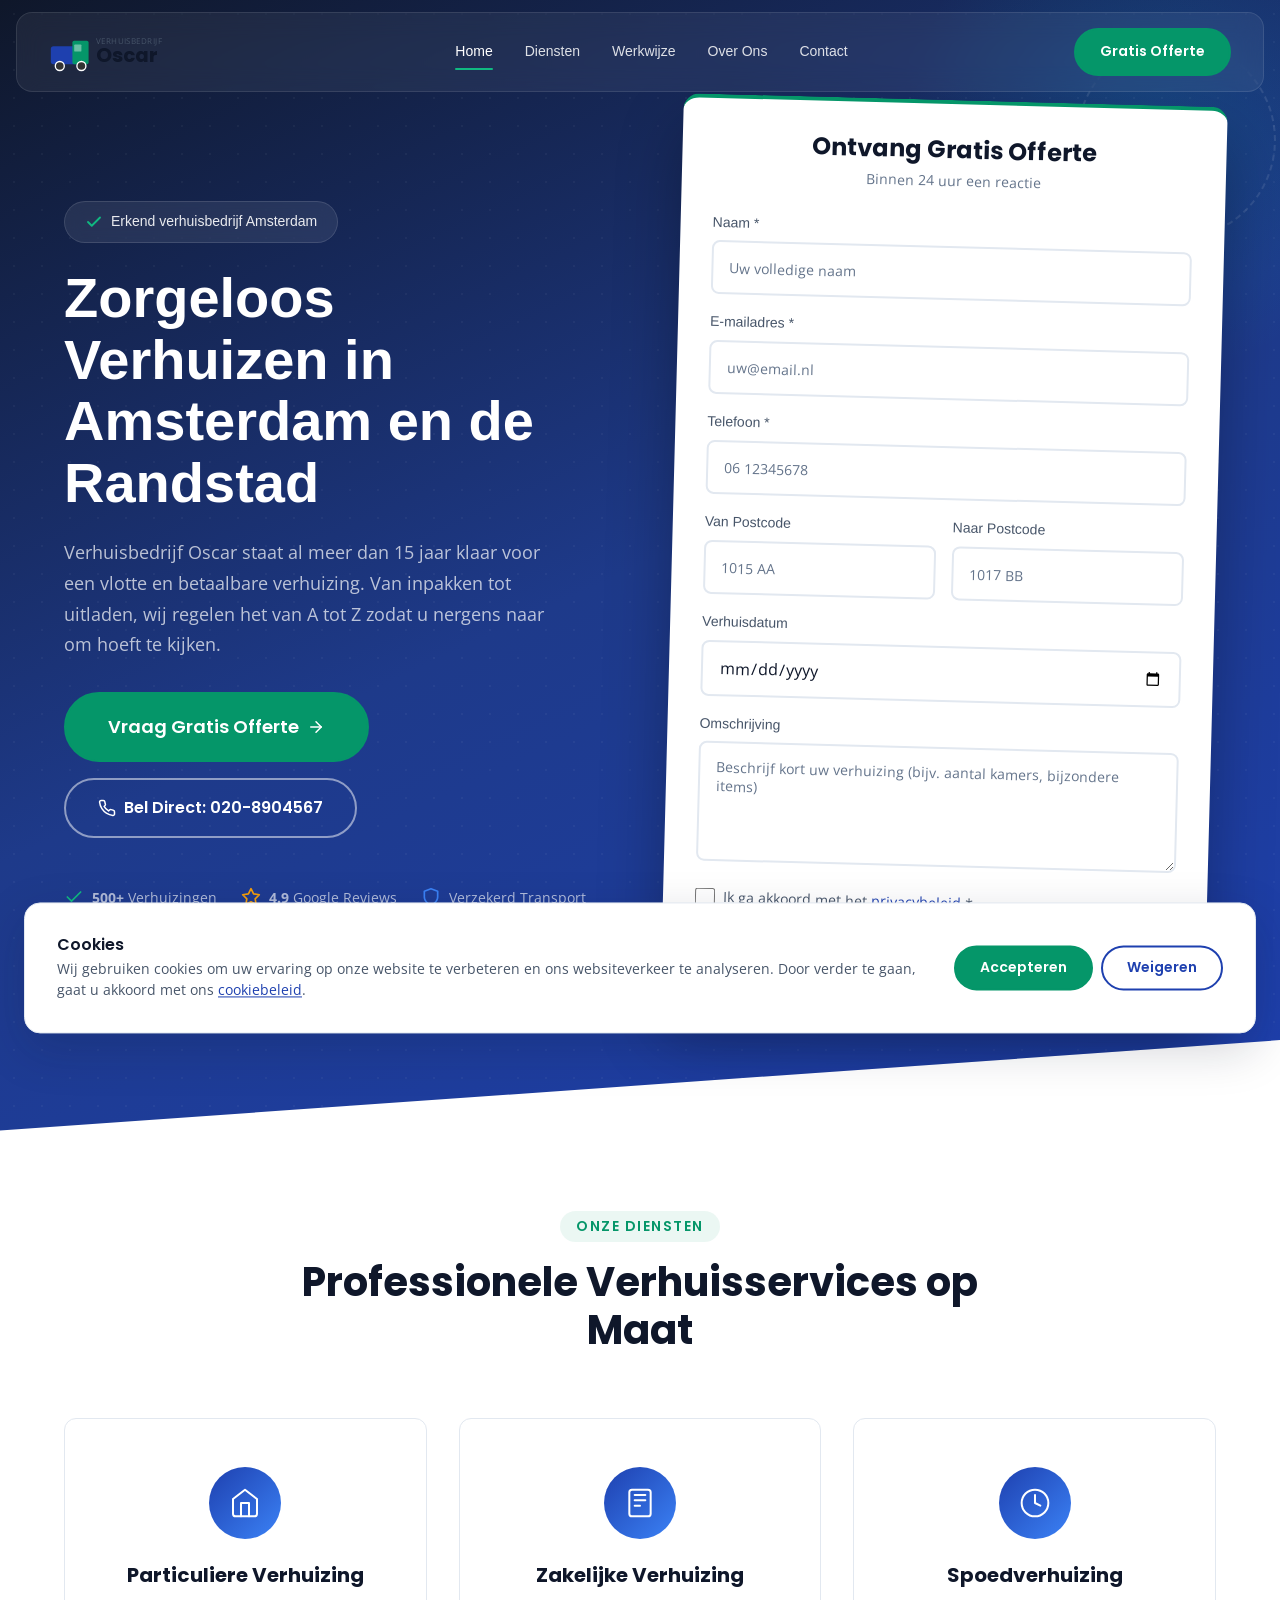
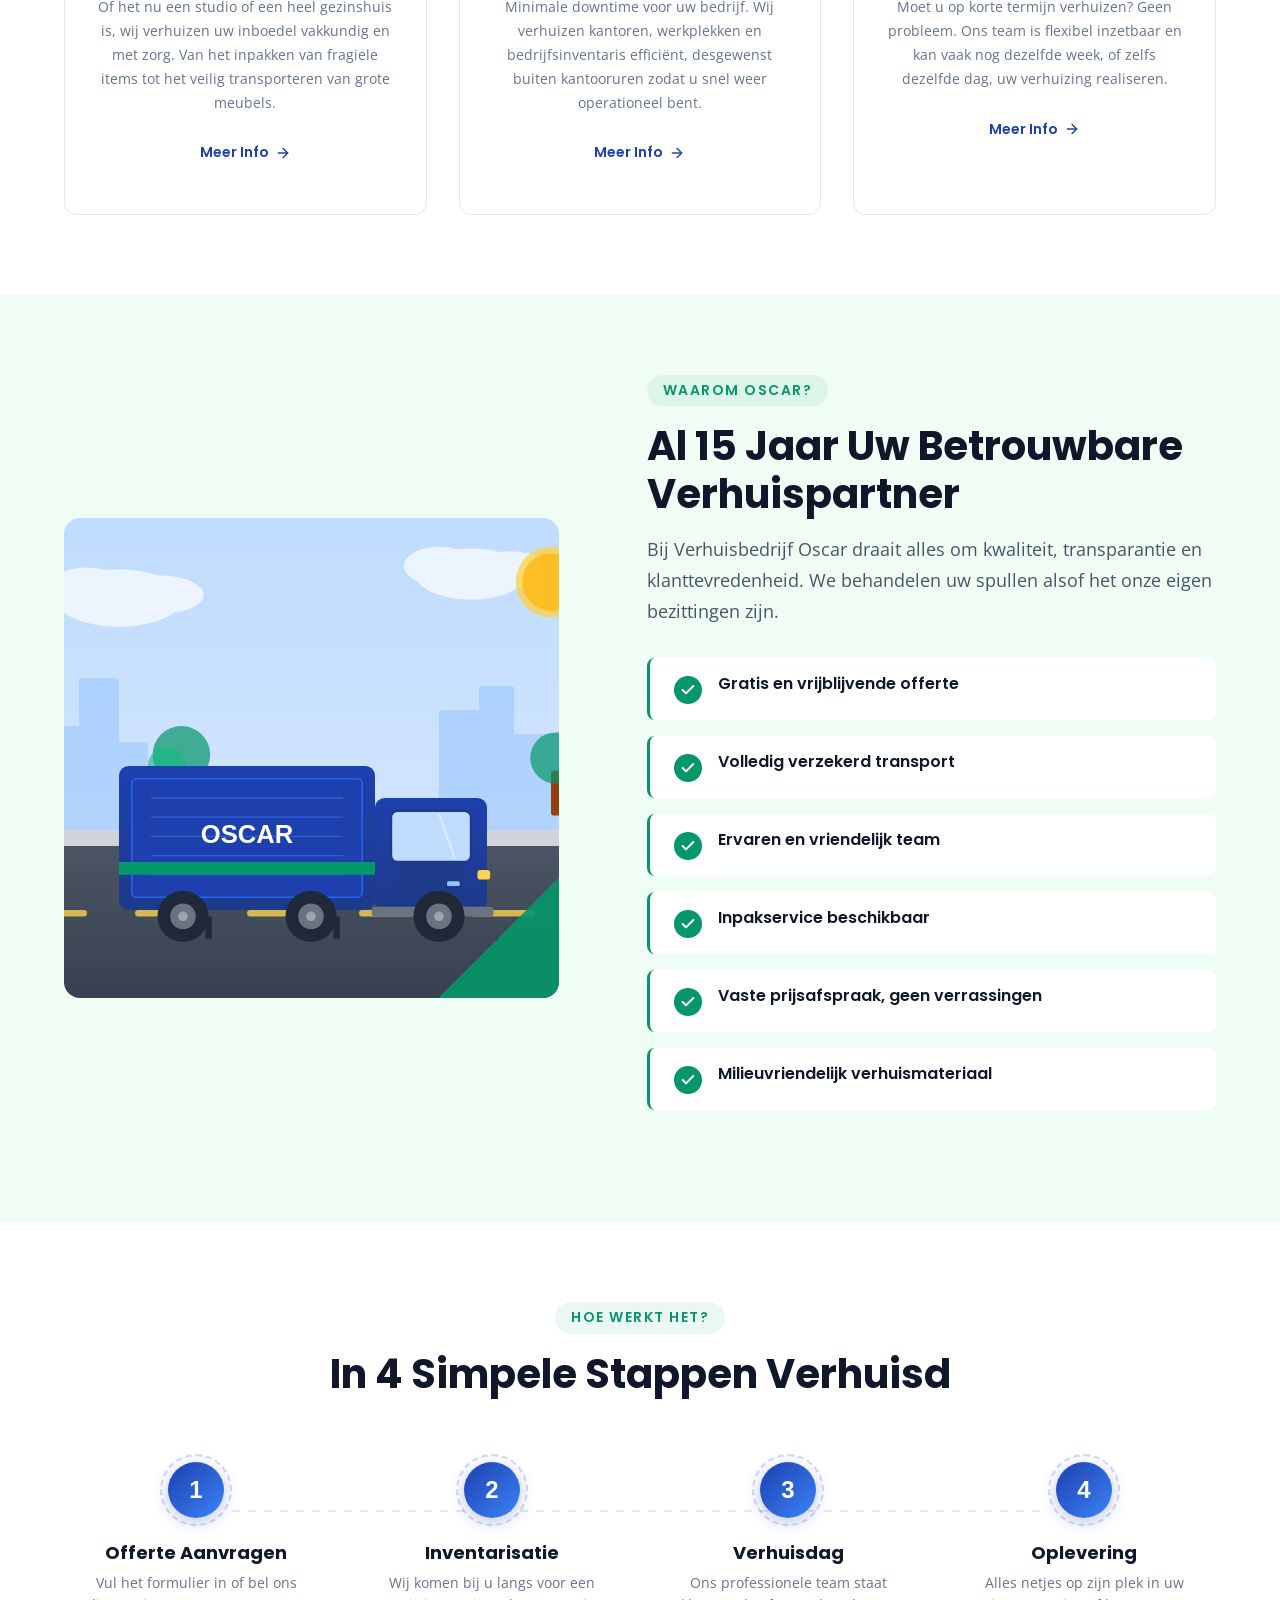
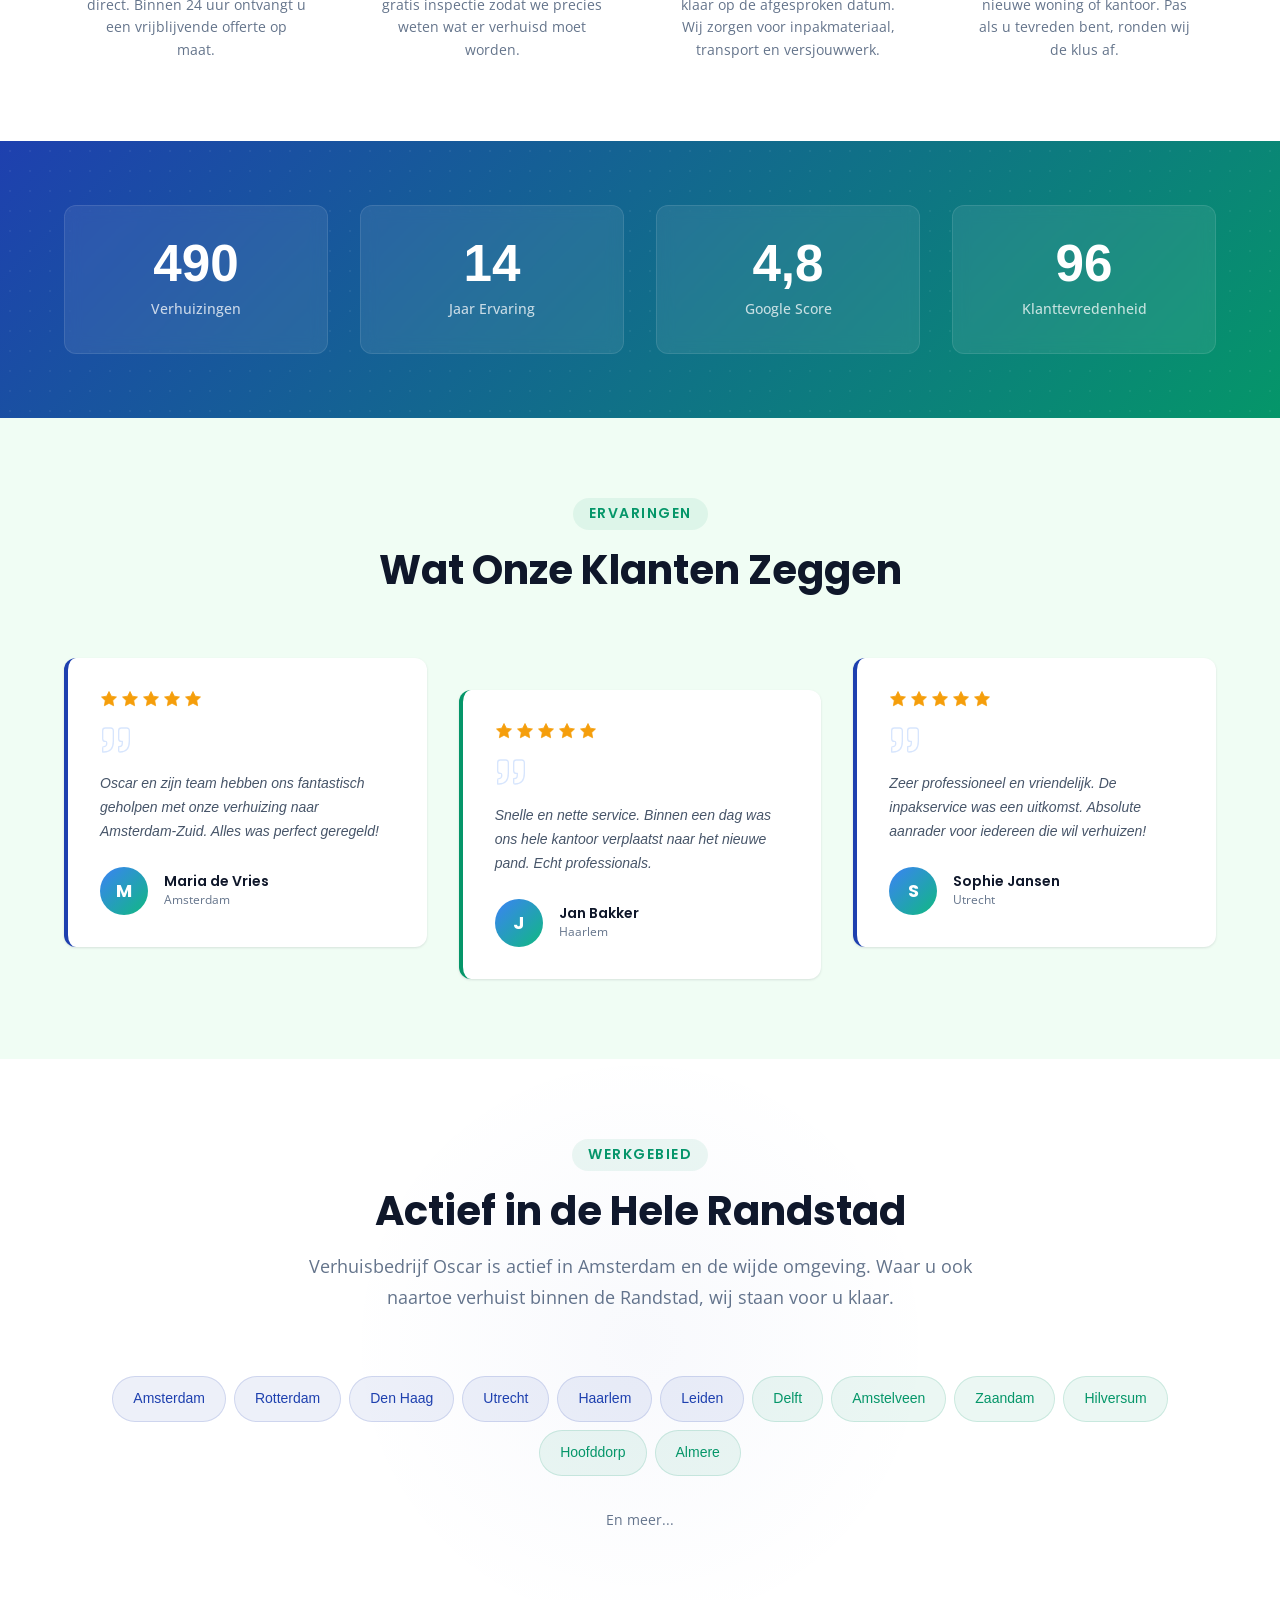
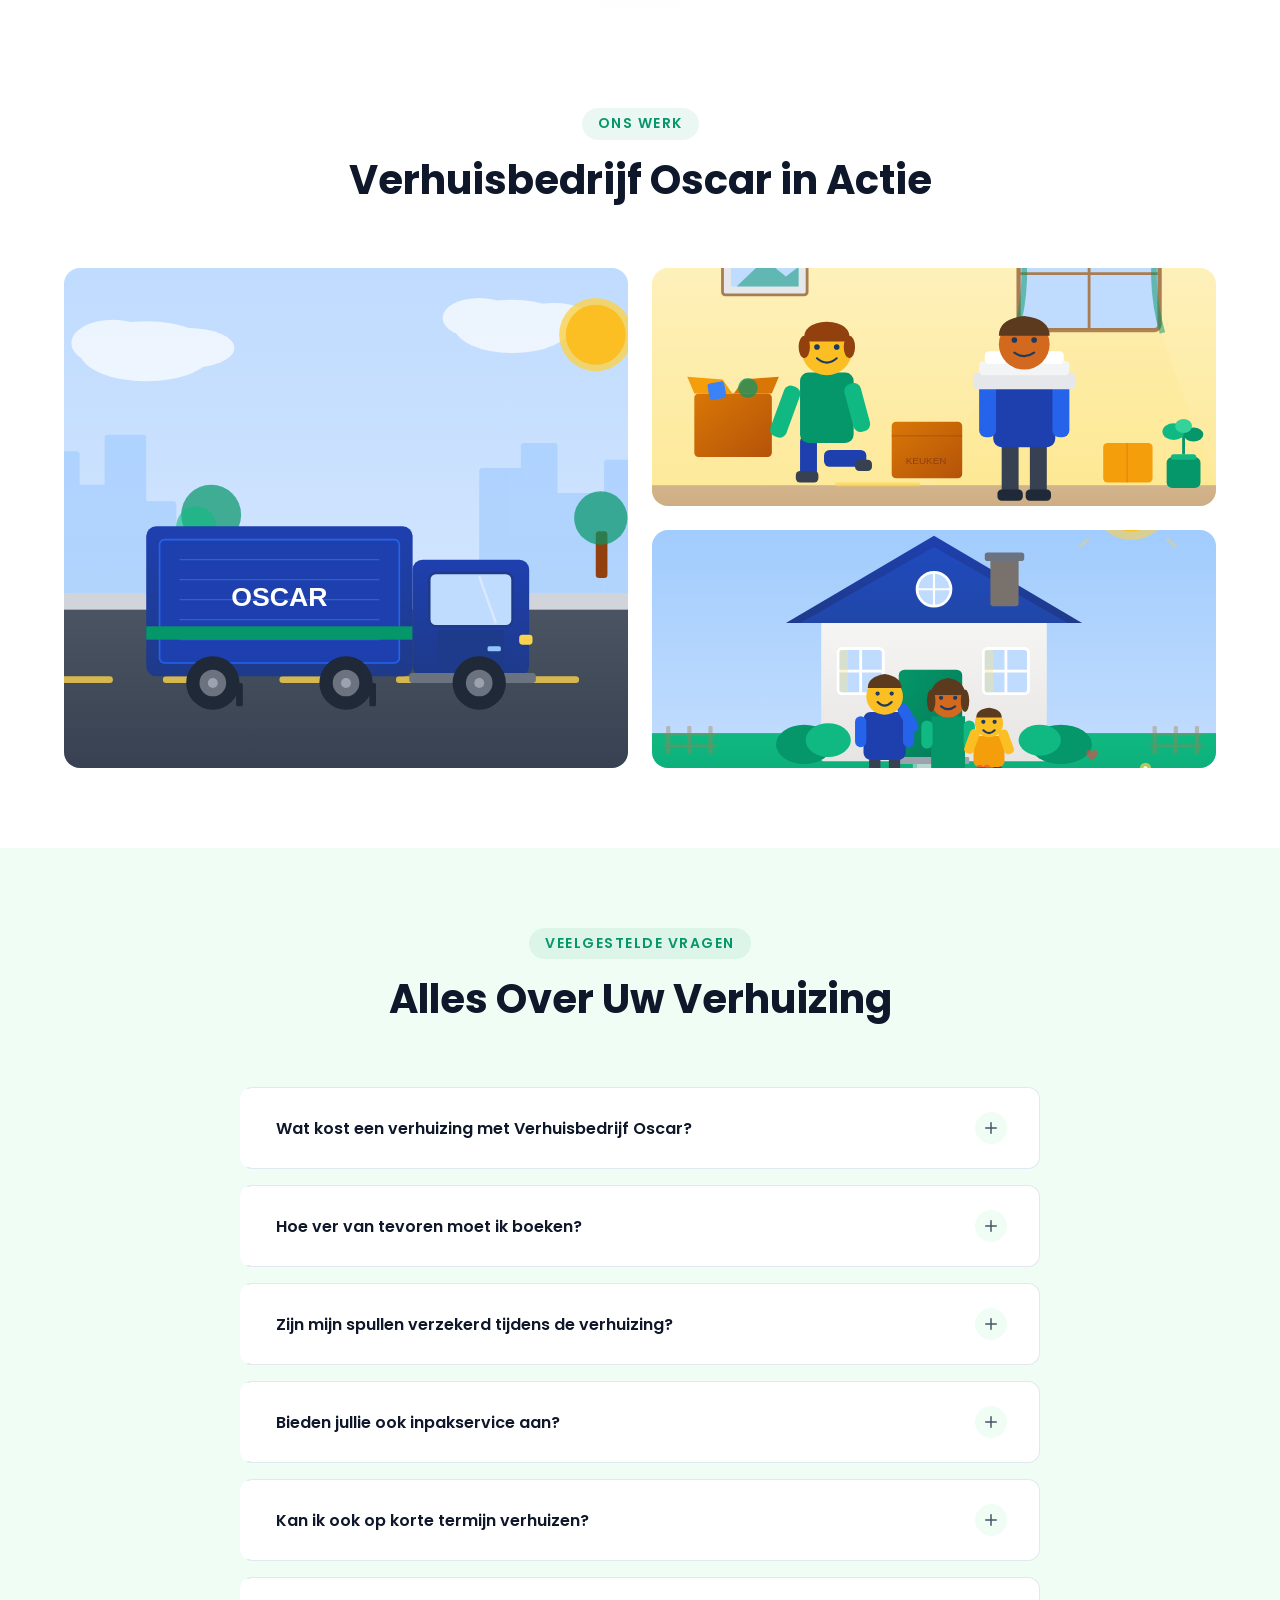
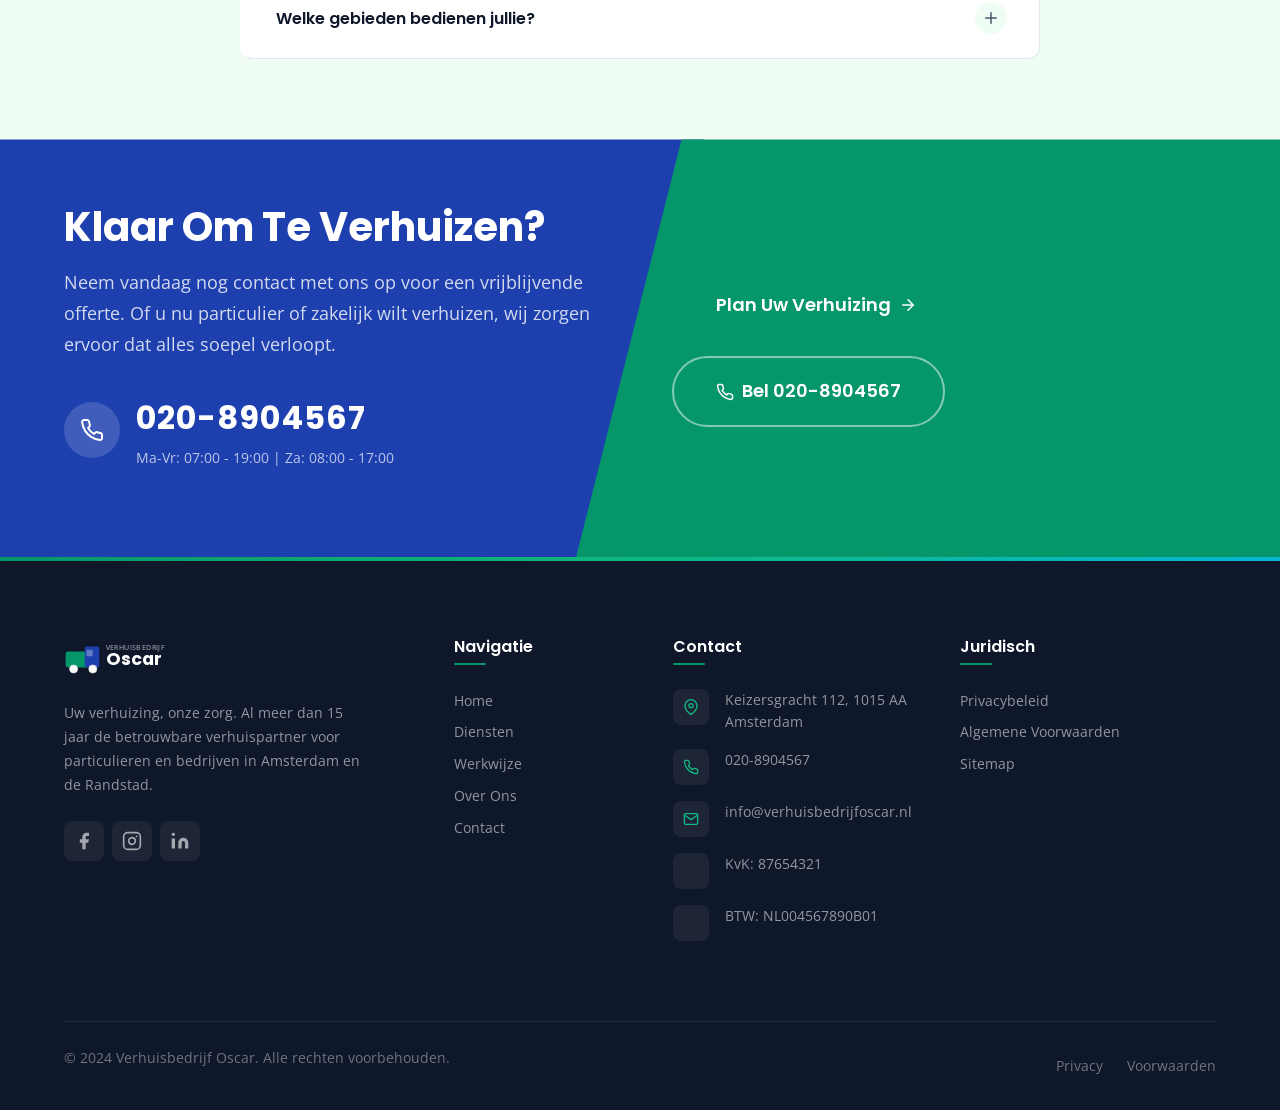
==== commit d3719683: "Fix HTML/CSS class name mismatch across entire site Rewrote index.html to use BEM class names matchi" ====
--- a/index.html
+++ b/index.html
@@ -39,99 +39,72 @@
     <!-- Critical CSS -->
     <style>
         *,*::before,*::after{box-sizing:border-box;margin:0;padding:0}
-        :root{--c-primary:#1B5E3B;--c-primary-light:#27AE60;--c-accent:#F39C12;--c-dark:#1a1a2e;--c-text:#333;--c-text-light:#666;--c-bg:#fff;--c-bg-light:#f8f9fa;--c-border:#e0e0e0;--font-heading:'Poppins',sans-serif;--font-body:'Open Sans',sans-serif;--shadow-sm:0 2px 8px rgba(0,0,0,.08);--shadow-md:0 4px 20px rgba(0,0,0,.1);--shadow-lg:0 8px 40px rgba(0,0,0,.12);--radius:12px;--radius-sm:8px;--radius-lg:20px}
-        body{font-family:var(--font-body);color:var(--c-text);line-height:1.6;overflow-x:hidden}
-        .header{position:fixed;top:0;left:0;width:100%;z-index:1000;background:var(--c-bg);transition:box-shadow .3s}
-        .header.scrolled{box-shadow:var(--shadow-sm)}
-        .header-inner{max-width:1200px;margin:0 auto;padding:.75rem 1.5rem;display:flex;align-items:center;justify-content:space-between}
-        .logo{display:flex;align-items:center;gap:.5rem;text-decoration:none;color:var(--c-dark)}
-        .logo svg{height:40px;width:auto}
-        .logo-text{font-family:var(--font-heading);font-size:1.25rem;font-weight:700}
-        .nav{display:flex;align-items:center;gap:2rem}
-        .nav-links{display:flex;list-style:none;gap:1.75rem}
-        .nav-links a{text-decoration:none;color:var(--c-text);font-size:.925rem;font-weight:500;transition:color .2s}
-        .nav-links a:hover{color:var(--c-primary)}
-        .btn-cta-nav{background:var(--c-primary);color:#fff;padding:.6rem 1.5rem;border-radius:var(--radius-sm);text-decoration:none;font-weight:600;font-size:.9rem;transition:background .2s,transform .15s}
-        .btn-cta-nav:hover{background:var(--c-primary-light);transform:translateY(-1px)}
-        .hamburger{display:none;background:none;border:none;cursor:pointer;padding:.25rem}
-        .hero{padding:7rem 1.5rem 4rem;background:linear-gradient(135deg,#f0faf4 0%,#e8f5ee 50%,#fff 100%);min-height:90vh;display:flex;align-items:center}
-        .hero-inner{max-width:1200px;margin:0 auto;display:grid;grid-template-columns:1fr 1fr;gap:3rem;align-items:center;width:100%}
+        body{font-family:var(--font-body);color:var(--text);line-height:1.6;overflow-x:hidden}
+        .header{position:fixed;top:0;left:0;width:100%;z-index:500}
         .container{max-width:1200px;margin:0 auto;padding:0 1.5rem}
-        @media(max-width:968px){
-            .nav-links,.btn-cta-nav{display:none}
-            .hamburger{display:block}
-            .hero-inner{grid-template-columns:1fr}
-        }
     </style>
 
-    <!-- Async CSS -->
-    <link rel="stylesheet" href="css/style.css" media="print" onload="this.media='all'">
-    <noscript><link rel="stylesheet" href="css/style.css"></noscript>
+    <!-- Main Stylesheet (synchronous) -->
+    <link rel="stylesheet" href="css/style.css">
 </head>
 <body>
 
     <!-- Cookie Banner -->
     <div id="cookie-banner" class="cookie-banner" role="dialog" aria-label="Cookiemelding" aria-hidden="false">
-        <div class="cookie-inner">
+        <div class="cookie-banner__text">
+            <h4>Cookies</h4>
             <p>Wij gebruiken cookies om uw ervaring op onze website te verbeteren en ons websiteverkeer te analyseren. Door verder te gaan, gaat u akkoord met ons <a href="/privacy">cookiebeleid</a>.</p>
-            <div class="cookie-buttons">
-                <button class="btn-primary" id="cookie-accept" type="button">Accepteren</button>
-                <button class="btn-outline" id="cookie-reject" type="button">Weigeren</button>
-            </div>
+        </div>
+        <div class="cookie-banner__actions">
+            <button class="btn btn-primary" id="cookie-accept" type="button">Accepteren</button>
+            <button class="btn btn-outline" id="cookie-reject" type="button">Weigeren</button>
         </div>
     </div>
 
     <!-- Header -->
     <header class="header" id="header" role="banner">
-        <div class="header-inner">
-            <a href="/" class="logo" aria-label="Verhuisbedrijf Oscar - Terug naar homepagina">
+        <div class="header__inner">
+            <a href="/" class="header__logo" aria-label="Verhuisbedrijf Oscar - Terug naar homepagina">
                 <svg xmlns="http://www.w3.org/2000/svg" viewBox="0 0 200 50" width="180" height="45" aria-hidden="true" role="img">
-                    <rect x="2" y="18" width="30" height="20" rx="3" fill="#1B5E3B"/>
-                    <rect x="26" y="12" width="18" height="26" rx="2" fill="#27AE60"/>
+                    <rect x="2" y="18" width="30" height="20" rx="3" fill="#1E40AF"/>
+                    <rect x="26" y="12" width="18" height="26" rx="2" fill="#059669"/>
                     <circle cx="12" cy="40" r="5" fill="#333" stroke="#fff" stroke-width="1.5"/>
                     <circle cx="36" cy="40" r="5" fill="#333" stroke="#fff" stroke-width="1.5"/>
                     <rect x="28" y="16" width="8" height="8" rx="1" fill="rgba(255,255,255,.4)"/>
-                    <text x="52" y="35" font-family="Poppins, sans-serif" font-weight="700" font-size="22" fill="#1a1a2e">Oscar</text>
-                    <text x="52" y="16" font-family="Open Sans, sans-serif" font-weight="400" font-size="9" fill="#666" letter-spacing=".5">VERHUISBEDRIJF</text>
+                    <text x="52" y="35" font-family="Poppins, sans-serif" font-weight="700" font-size="22" fill="#0F172A">Oscar</text>
+                    <text x="52" y="16" font-family="Open Sans, sans-serif" font-weight="400" font-size="9" fill="#475569" letter-spacing=".5">VERHUISBEDRIJF</text>
                 </svg>
             </a>
 
-            <nav class="nav" aria-label="Hoofdnavigatie">
-                <ul class="nav-links">
-                    <li><a href="#home" class="active">Home</a></li>
-                    <li><a href="#diensten">Diensten</a></li>
-                    <li><a href="#werkwijze">Werkwijze</a></li>
-                    <li><a href="#over-ons">Over Ons</a></li>
-                    <li><a href="#contact">Contact</a></li>
-                </ul>
-                <a href="#offerte-form" class="btn-cta-nav">Gratis Offerte</a>
+            <nav class="header__nav" aria-label="Hoofdnavigatie">
+                <a href="#home" class="header__nav-link active">Home</a>
+                <a href="#diensten" class="header__nav-link">Diensten</a>
+                <a href="#werkwijze" class="header__nav-link">Werkwijze</a>
+                <a href="#over-ons" class="header__nav-link">Over Ons</a>
+                <a href="#contact" class="header__nav-link">Contact</a>
             </nav>
 
-            <button class="hamburger" id="hamburger-btn" type="button" aria-label="Menu openen" aria-expanded="false" aria-controls="mobile-nav">
-                <svg xmlns="http://www.w3.org/2000/svg" width="28" height="28" viewBox="0 0 24 24" fill="none" stroke="#1a1a2e" stroke-width="2" stroke-linecap="round" stroke-linejoin="round" class="icon-menu" aria-hidden="true">
-                    <line x1="3" y1="6" x2="21" y2="6"/>
-                    <line x1="3" y1="12" x2="21" y2="12"/>
-                    <line x1="3" y1="18" x2="21" y2="18"/>
-                </svg>
-                <svg xmlns="http://www.w3.org/2000/svg" width="28" height="28" viewBox="0 0 24 24" fill="none" stroke="#1a1a2e" stroke-width="2" stroke-linecap="round" stroke-linejoin="round" class="icon-close" aria-hidden="true" style="display:none">
-                    <line x1="18" y1="6" x2="6" y2="18"/>
-                    <line x1="6" y1="6" x2="18" y2="18"/>
-                </svg>
-            </button>
+            <div class="header__cta">
+                <a href="#offerte-form" class="btn btn-primary">Gratis Offerte</a>
+            </div>
+
+            <div class="header__hamburger" id="hamburger-btn" role="button" tabindex="0" aria-label="Menu openen" aria-expanded="false" aria-controls="mobile-nav">
+                <span></span>
+                <span></span>
+                <span></span>
+            </div>
         </div>
 
         <!-- Mobile Nav Overlay -->
         <div class="mobile-nav" id="mobile-nav" aria-hidden="true" role="dialog" aria-label="Mobiel navigatiemenu">
-            <ul class="mobile-nav-links">
-                <li><a href="#home">Home</a></li>
-                <li><a href="#diensten">Diensten</a></li>
-                <li><a href="#werkwijze">Werkwijze</a></li>
-                <li><a href="#over-ons">Over Ons</a></li>
-                <li><a href="#contact">Contact</a></li>
-            </ul>
-            <a href="#offerte-form" class="btn-cta-mobile">Gratis Offerte Aanvragen</a>
-            <div class="mobile-nav-contact">
-                <a href="tel:0208904567" class="mobile-nav-phone">
+            <a href="#home" class="mobile-nav__link">Home</a>
+            <a href="#diensten" class="mobile-nav__link">Diensten</a>
+            <a href="#werkwijze" class="mobile-nav__link">Werkwijze</a>
+            <a href="#over-ons" class="mobile-nav__link">Over Ons</a>
+            <a href="#contact" class="mobile-nav__link">Contact</a>
+            <div class="mobile-nav__cta">
+                <a href="#offerte-form" class="btn btn-primary btn-large">Gratis Offerte Aanvragen</a>
+                <a href="tel:0208904567" class="mobile-nav__phone">
                     <svg xmlns="http://www.w3.org/2000/svg" width="20" height="20" viewBox="0 0 24 24" fill="none" stroke="currentColor" stroke-width="2" stroke-linecap="round" stroke-linejoin="round" aria-hidden="true"><path d="M22 16.92v3a2 2 0 0 1-2.18 2 19.79 19.79 0 0 1-8.63-3.07 19.5 19.5 0 0 1-6-6 19.79 19.79 0 0 1-3.07-8.67A2 2 0 0 1 4.11 2h3a2 2 0 0 1 2 1.72 12.84 12.84 0 0 0 .7 2.81 2 2 0 0 1-.45 2.11L8.09 9.91a16 16 0 0 0 6 6l1.27-1.27a2 2 0 0 1 2.11-.45 12.84 12.84 0 0 0 2.81.7A2 2 0 0 1 22 16.92z"/></svg>
                     020-8904567
                 </a>
@@ -143,133 +116,136 @@
 
         <!-- Hero Section -->
         <section class="hero" aria-labelledby="hero-heading">
-            <div class="hero-inner">
-                <div class="hero-content">
-                    <span class="hero-badge">
-                        <svg xmlns="http://www.w3.org/2000/svg" width="18" height="18" viewBox="0 0 24 24" fill="none" stroke="#27AE60" stroke-width="2.5" stroke-linecap="round" stroke-linejoin="round" aria-hidden="true"><polyline points="20 6 9 17 4 12"/></svg>
-                        Erkend verhuisbedrijf Amsterdam
-                    </span>
-
-                    <h1 id="hero-heading">Zorgeloos Verhuizen in Amsterdam en de Randstad</h1>
-
-                    <p class="hero-text">Verhuisbedrijf Oscar staat al meer dan 15 jaar klaar voor een vlotte en betaalbare verhuizing. Van inpakken tot uitladen, wij regelen het van A tot Z zodat u nergens naar om hoeft te kijken.</p>
-
-                    <div class="hero-buttons">
-                        <a href="#offerte-form" class="btn btn-green">
-                            Vraag Gratis Offerte
-                            <svg xmlns="http://www.w3.org/2000/svg" width="18" height="18" viewBox="0 0 24 24" fill="none" stroke="currentColor" stroke-width="2" stroke-linecap="round" stroke-linejoin="round" aria-hidden="true"><line x1="5" y1="12" x2="19" y2="12"/><polyline points="12 5 19 12 12 19"/></svg>
-                        </a>
-                        <a href="tel:0208904567" class="btn btn-blue-outline">
-                            <svg xmlns="http://www.w3.org/2000/svg" width="18" height="18" viewBox="0 0 24 24" fill="none" stroke="currentColor" stroke-width="2" stroke-linecap="round" stroke-linejoin="round" aria-hidden="true"><path d="M22 16.92v3a2 2 0 0 1-2.18 2 19.79 19.79 0 0 1-8.63-3.07 19.5 19.5 0 0 1-6-6 19.79 19.79 0 0 1-3.07-8.67A2 2 0 0 1 4.11 2h3a2 2 0 0 1 2 1.72 12.84 12.84 0 0 0 .7 2.81 2 2 0 0 1-.45 2.11L8.09 9.91a16 16 0 0 0 6 6l1.27-1.27a2 2 0 0 1 2.11-.45 12.84 12.84 0 0 0 2.81.7A2 2 0 0 1 22 16.92z"/></svg>
-                            Bel Direct: 020-8904567
-                        </a>
-                    </div>
-
-                    <div class="hero-trust">
-                        <div class="trust-item">
-                            <svg xmlns="http://www.w3.org/2000/svg" width="20" height="20" viewBox="0 0 24 24" fill="none" stroke="#27AE60" stroke-width="2" stroke-linecap="round" stroke-linejoin="round" aria-hidden="true"><polyline points="20 6 9 17 4 12"/></svg>
-                            <span><strong>500+</strong> Verhuizingen</span>
-                        </div>
-                        <div class="trust-item">
-                            <svg xmlns="http://www.w3.org/2000/svg" width="20" height="20" viewBox="0 0 24 24" fill="none" stroke="#F39C12" stroke-width="2" stroke-linecap="round" stroke-linejoin="round" aria-hidden="true"><polygon points="12 2 15.09 8.26 22 9.27 17 14.14 18.18 21.02 12 17.77 5.82 21.02 7 14.14 2 9.27 8.91 8.26 12 2"/></svg>
-                            <span><strong>4.9</strong> Google Reviews</span>
-                        </div>
-                        <div class="trust-item">
-                            <svg xmlns="http://www.w3.org/2000/svg" width="20" height="20" viewBox="0 0 24 24" fill="none" stroke="#3498DB" stroke-width="2" stroke-linecap="round" stroke-linejoin="round" aria-hidden="true"><path d="M12 22s8-4 8-10V5l-8-3-8 3v7c0 6 8 10 8 10z"/></svg>
-                            <span>Verzekerd Transport</span>
-                        </div>
-                    </div>
-                </div>
-
-                <div class="hero-form-wrapper">
-                    <div class="hero-form-card">
-                        <h2 class="form-title">Ontvang Gratis Offerte</h2>
-                        <p class="form-subtitle">Binnen 24 uur een reactie</p>
-                        <form id="offerte-form" action="https://api.web3forms.com/submit" method="POST" novalidate>
-                            <input type="hidden" name="access_key" value="YOUR_ACCESS_KEY_HERE">
-                            <input type="hidden" name="subject" value="Nieuwe Offerte Aanvraag - Verhuisbedrijf Oscar">
-                            <input type="hidden" name="from_name" value="Verhuisbedrijf Oscar Website">
-                            <input type="hidden" name="redirect" value="https://verhuisbedrijfoscar.nl/bedankt">
-                            <!-- Honeypot spam protection -->
-                            <input type="checkbox" name="botcheck" class="hidden" style="display:none" tabindex="-1" autocomplete="off">
-
-                            <div class="form-group">
-                                <label for="naam">Naam <span aria-hidden="true">*</span></label>
-                                <input type="text" id="naam" name="naam" placeholder="Uw volledige naam" required autocomplete="name">
-                            </div>
-
-                            <div class="form-group">
-                                <label for="email">E-mailadres <span aria-hidden="true">*</span></label>
-                                <input type="email" id="email" name="email" placeholder="uw@email.nl" required autocomplete="email">
-                            </div>
-
-                            <div class="form-group">
-                                <label for="telefoon">Telefoon <span aria-hidden="true">*</span></label>
-                                <input type="tel" id="telefoon" name="telefoon" placeholder="06 12345678" required autocomplete="tel">
-                            </div>
-
-                            <div class="form-row">
+            <div class="container">
+                <div class="hero__container">
+                    <div class="hero__content">
+                        <span class="hero__badge">
+                            <svg xmlns="http://www.w3.org/2000/svg" width="18" height="18" viewBox="0 0 24 24" fill="none" stroke="#10B981" stroke-width="2.5" stroke-linecap="round" stroke-linejoin="round" aria-hidden="true"><polyline points="20 6 9 17 4 12"/></svg>
+                            Erkend verhuisbedrijf Amsterdam
+                        </span>
+
+                        <h1 class="hero__title" id="hero-heading">Zorgeloos Verhuizen in Amsterdam en de Randstad</h1>
+
+                        <p class="hero__subtitle">Verhuisbedrijf Oscar staat al meer dan 15 jaar klaar voor een vlotte en betaalbare verhuizing. Van inpakken tot uitladen, wij regelen het van A tot Z zodat u nergens naar om hoeft te kijken.</p>
+
+                        <div class="hero__buttons">
+                            <a href="#offerte-form" class="btn btn-primary btn-large">
+                                Vraag Gratis Offerte
+                                <svg xmlns="http://www.w3.org/2000/svg" width="18" height="18" viewBox="0 0 24 24" fill="none" stroke="currentColor" stroke-width="2" stroke-linecap="round" stroke-linejoin="round" aria-hidden="true"><line x1="5" y1="12" x2="19" y2="12"/><polyline points="12 5 19 12 12 19"/></svg>
+                            </a>
+                            <a href="tel:0208904567" class="btn btn-outline-white">
+                                <svg xmlns="http://www.w3.org/2000/svg" width="18" height="18" viewBox="0 0 24 24" fill="none" stroke="currentColor" stroke-width="2" stroke-linecap="round" stroke-linejoin="round" aria-hidden="true"><path d="M22 16.92v3a2 2 0 0 1-2.18 2 19.79 19.79 0 0 1-8.63-3.07 19.5 19.5 0 0 1-6-6 19.79 19.79 0 0 1-3.07-8.67A2 2 0 0 1 4.11 2h3a2 2 0 0 1 2 1.72 12.84 12.84 0 0 0 .7 2.81 2 2 0 0 1-.45 2.11L8.09 9.91a16 16 0 0 0 6 6l1.27-1.27a2 2 0 0 1 2.11-.45 12.84 12.84 0 0 0 2.81.7A2 2 0 0 1 22 16.92z"/></svg>
+                                Bel Direct: 020-8904567
+                            </a>
+                        </div>
+
+                        <div class="hero__trust">
+                            <div class="hero__trust-item">
+                                <svg xmlns="http://www.w3.org/2000/svg" width="20" height="20" viewBox="0 0 24 24" fill="none" stroke="#10B981" stroke-width="2" stroke-linecap="round" stroke-linejoin="round" aria-hidden="true"><polyline points="20 6 9 17 4 12"/></svg>
+                                <span><strong>500+</strong> Verhuizingen</span>
+                            </div>
+                            <div class="hero__trust-item">
+                                <svg xmlns="http://www.w3.org/2000/svg" width="20" height="20" viewBox="0 0 24 24" fill="none" stroke="#F59E0B" stroke-width="2" stroke-linecap="round" stroke-linejoin="round" aria-hidden="true"><polygon points="12 2 15.09 8.26 22 9.27 17 14.14 18.18 21.02 12 17.77 5.82 21.02 7 14.14 2 9.27 8.91 8.26 12 2"/></svg>
+                                <span><strong>4.9</strong> Google Reviews</span>
+                            </div>
+                            <div class="hero__trust-item">
+                                <svg xmlns="http://www.w3.org/2000/svg" width="20" height="20" viewBox="0 0 24 24" fill="none" stroke="#3B82F6" stroke-width="2" stroke-linecap="round" stroke-linejoin="round" aria-hidden="true"><path d="M12 22s8-4 8-10V5l-8-3-8 3v7c0 6 8 10 8 10z"/></svg>
+                                <span>Verzekerd Transport</span>
+                            </div>
+                        </div>
+                    </div>
+
+                    <div class="hero__form-wrapper">
+                        <div class="hero__form-decoration" aria-hidden="true"></div>
+                        <div class="hero__form-card">
+                            <h2 class="hero__form-title">Ontvang Gratis Offerte</h2>
+                            <p class="hero__form-subtitle">Binnen 24 uur een reactie</p>
+                            <form id="offerte-form" class="hero__form" action="https://api.web3forms.com/submit" method="POST" novalidate>
+                                <input type="hidden" name="access_key" value="YOUR_ACCESS_KEY_HERE">
+                                <input type="hidden" name="subject" value="Nieuwe Offerte Aanvraag - Verhuisbedrijf Oscar">
+                                <input type="hidden" name="from_name" value="Verhuisbedrijf Oscar Website">
+                                <input type="hidden" name="redirect" value="https://verhuisbedrijfoscar.nl/bedankt">
+                                <!-- Honeypot spam protection -->
+                                <input type="checkbox" name="botcheck" class="hidden" style="display:none" tabindex="-1" autocomplete="off">
+
                                 <div class="form-group">
-                                    <label for="van-postcode">Van Postcode</label>
-                                    <input type="text" id="van-postcode" name="van_postcode" placeholder="1015 AA" autocomplete="postal-code">
-                                </div>
+                                    <label class="form-label" for="naam">Naam <span aria-hidden="true">*</span></label>
+                                    <input type="text" id="naam" name="naam" class="form-input" placeholder="Uw volledige naam" required autocomplete="name">
+                                </div>
+
                                 <div class="form-group">
-                                    <label for="naar-postcode">Naar Postcode</label>
-                                    <input type="text" id="naar-postcode" name="naar_postcode" placeholder="1017 BB">
-                                </div>
-                            </div>
-
-                            <div class="form-group">
-                                <label for="verhuisdatum">Verhuisdatum</label>
-                                <input type="date" id="verhuisdatum" name="verhuisdatum">
-                            </div>
-
-                            <div class="form-group">
-                                <label for="omschrijving">Omschrijving</label>
-                                <textarea id="omschrijving" name="omschrijving" rows="3" placeholder="Beschrijf kort uw verhuizing (bijv. aantal kamers, bijzondere items)"></textarea>
-                            </div>
-
-                            <div class="form-group form-checkbox">
-                                <input type="checkbox" id="privacy-akkoord" name="privacy_akkoord" required>
-                                <label for="privacy-akkoord">Ik ga akkoord met het <a href="/privacy" target="_blank" rel="noopener">privacybeleid</a> <span aria-hidden="true">*</span></label>
-                            </div>
-
-                            <button type="submit" class="btn btn-green btn-full">
-                                Verstuur Aanvraag
-                                <svg xmlns="http://www.w3.org/2000/svg" width="18" height="18" viewBox="0 0 24 24" fill="none" stroke="currentColor" stroke-width="2" stroke-linecap="round" stroke-linejoin="round" aria-hidden="true"><line x1="22" y1="2" x2="11" y2="13"/><polygon points="22 2 15 22 11 13 2 9 22 2"/></svg>
-                            </button>
-                        </form>
+                                    <label class="form-label" for="email">E-mailadres <span aria-hidden="true">*</span></label>
+                                    <input type="email" id="email" name="email" class="form-input" placeholder="uw@email.nl" required autocomplete="email">
+                                </div>
+
+                                <div class="form-group">
+                                    <label class="form-label" for="telefoon">Telefoon <span aria-hidden="true">*</span></label>
+                                    <input type="tel" id="telefoon" name="telefoon" class="form-input" placeholder="06 12345678" required autocomplete="tel">
+                                </div>
+
+                                <div style="display:grid;grid-template-columns:1fr 1fr;gap:16px">
+                                    <div class="form-group">
+                                        <label class="form-label" for="van-postcode">Van Postcode</label>
+                                        <input type="text" id="van-postcode" name="van_postcode" class="form-input" placeholder="1015 AA" autocomplete="postal-code">
+                                    </div>
+                                    <div class="form-group">
+                                        <label class="form-label" for="naar-postcode">Naar Postcode</label>
+                                        <input type="text" id="naar-postcode" name="naar_postcode" class="form-input" placeholder="1017 BB">
+                                    </div>
+                                </div>
+
+                                <div class="form-group">
+                                    <label class="form-label" for="verhuisdatum">Verhuisdatum</label>
+                                    <input type="date" id="verhuisdatum" name="verhuisdatum" class="form-input">
+                                </div>
+
+                                <div class="form-group">
+                                    <label class="form-label" for="omschrijving">Omschrijving</label>
+                                    <textarea id="omschrijving" name="omschrijving" class="form-textarea" rows="3" placeholder="Beschrijf kort uw verhuizing (bijv. aantal kamers, bijzondere items)"></textarea>
+                                </div>
+
+                                <div class="form-group form-check">
+                                    <input type="checkbox" id="privacy-akkoord" name="privacy_akkoord" required>
+                                    <label for="privacy-akkoord">Ik ga akkoord met het <a href="/privacy" target="_blank" rel="noopener">privacybeleid</a> <span aria-hidden="true">*</span></label>
+                                </div>
+
+                                <button type="submit" class="btn btn-primary btn-block">
+                                    Verstuur Aanvraag
+                                    <svg xmlns="http://www.w3.org/2000/svg" width="18" height="18" viewBox="0 0 24 24" fill="none" stroke="currentColor" stroke-width="2" stroke-linecap="round" stroke-linejoin="round" aria-hidden="true"><line x1="22" y1="2" x2="11" y2="13"/><polygon points="22 2 15 22 11 13 2 9 22 2"/></svg>
+                                </button>
+                            </form>
+                        </div>
                     </div>
                 </div>
             </div>
         </section>
 
         <!-- Services Section -->
-        <section class="section-services" id="diensten" aria-labelledby="diensten-heading">
+        <section class="services section-padding" id="diensten" aria-labelledby="diensten-heading">
             <div class="container">
                 <div class="section-header">
                     <span class="section-tag">Onze Diensten</span>
                     <h2 id="diensten-heading">Professionele Verhuisservices op Maat</h2>
                 </div>
 
-                <div class="services-grid">
+                <div class="services__grid">
                     <article class="service-card">
-                        <div class="service-icon">
+                        <div class="service-card__icon">
                             <svg xmlns="http://www.w3.org/2000/svg" width="32" height="32" viewBox="0 0 24 24" fill="none" stroke="currentColor" stroke-width="1.5" stroke-linecap="round" stroke-linejoin="round" aria-hidden="true">
                                 <path d="M3 9l9-7 9 7v11a2 2 0 0 1-2 2H5a2 2 0 0 1-2-2z"/>
                                 <polyline points="9 22 9 12 15 12 15 22"/>
                             </svg>
                         </div>
-                        <h3>Particuliere Verhuizing</h3>
-                        <p>Of het nu een studio of een heel gezinshuis is, wij verhuizen uw inboedel vakkundig en met zorg. Van het inpakken van fragiele items tot het veilig transporteren van grote meubels.</p>
-                        <a href="#contact" class="service-link">
+                        <h3 class="service-card__title">Particuliere Verhuizing</h3>
+                        <p class="service-card__text">Of het nu een studio of een heel gezinshuis is, wij verhuizen uw inboedel vakkundig en met zorg. Van het inpakken van fragiele items tot het veilig transporteren van grote meubels.</p>
+                        <a href="#contact" class="service-card__link">
                             Meer Info
                             <svg xmlns="http://www.w3.org/2000/svg" width="16" height="16" viewBox="0 0 24 24" fill="none" stroke="currentColor" stroke-width="2" stroke-linecap="round" stroke-linejoin="round" aria-hidden="true"><line x1="5" y1="12" x2="19" y2="12"/><polyline points="12 5 19 12 12 19"/></svg>
                         </a>
                     </article>
 
                     <article class="service-card">
-                        <div class="service-icon">
+                        <div class="service-card__icon">
                             <svg xmlns="http://www.w3.org/2000/svg" width="32" height="32" viewBox="0 0 24 24" fill="none" stroke="currentColor" stroke-width="1.5" stroke-linecap="round" stroke-linejoin="round" aria-hidden="true">
                                 <rect x="4" y="2" width="16" height="20" rx="2" ry="2"/>
                                 <line x1="8" y1="6" x2="16" y2="6"/>
@@ -277,24 +253,24 @@
                                 <line x1="8" y1="14" x2="12" y2="14"/>
                             </svg>
                         </div>
-                        <h3>Zakelijke Verhuizing</h3>
-                        <p>Minimale downtime voor uw bedrijf. Wij verhuizen kantoren, werkplekken en bedrijfsinventaris effici&#235;nt, desgewenst buiten kantooruren zodat u snel weer operationeel bent.</p>
-                        <a href="#contact" class="service-link">
+                        <h3 class="service-card__title">Zakelijke Verhuizing</h3>
+                        <p class="service-card__text">Minimale downtime voor uw bedrijf. Wij verhuizen kantoren, werkplekken en bedrijfsinventaris effici&#235;nt, desgewenst buiten kantooruren zodat u snel weer operationeel bent.</p>
+                        <a href="#contact" class="service-card__link">
                             Meer Info
                             <svg xmlns="http://www.w3.org/2000/svg" width="16" height="16" viewBox="0 0 24 24" fill="none" stroke="currentColor" stroke-width="2" stroke-linecap="round" stroke-linejoin="round" aria-hidden="true"><line x1="5" y1="12" x2="19" y2="12"/><polyline points="12 5 19 12 12 19"/></svg>
                         </a>
                     </article>
 
                     <article class="service-card">
-                        <div class="service-icon">
+                        <div class="service-card__icon">
                             <svg xmlns="http://www.w3.org/2000/svg" width="32" height="32" viewBox="0 0 24 24" fill="none" stroke="currentColor" stroke-width="1.5" stroke-linecap="round" stroke-linejoin="round" aria-hidden="true">
                                 <circle cx="12" cy="12" r="10"/>
                                 <polyline points="12 6 12 12 16 14"/>
                             </svg>
                         </div>
-                        <h3>Spoedverhuizing</h3>
-                        <p>Moet u op korte termijn verhuizen? Geen probleem. Ons team is flexibel inzetbaar en kan vaak nog dezelfde week, of zelfs dezelfde dag, uw verhuizing realiseren.</p>
-                        <a href="#contact" class="service-link">
+                        <h3 class="service-card__title">Spoedverhuizing</h3>
+                        <p class="service-card__text">Moet u op korte termijn verhuizen? Geen probleem. Ons team is flexibel inzetbaar en kan vaak nog dezelfde week, of zelfs dezelfde dag, uw verhuizing realiseren.</p>
+                        <a href="#contact" class="service-card__link">
                             Meer Info
                             <svg xmlns="http://www.w3.org/2000/svg" width="16" height="16" viewBox="0 0 24 24" fill="none" stroke="currentColor" stroke-width="2" stroke-linecap="round" stroke-linejoin="round" aria-hidden="true"><line x1="5" y1="12" x2="19" y2="12"/><polyline points="12 5 19 12 12 19"/></svg>
                         </a>
@@ -304,85 +280,108 @@
         </section>
 
         <!-- Why Oscar Section -->
-        <section class="section-why-oscar" id="over-ons" aria-labelledby="waarom-heading">
+        <section class="why-oscar section-padding" id="over-ons" aria-labelledby="waarom-heading">
             <div class="container">
-                <div class="why-grid">
-                    <div class="why-image" role="img" aria-label="Verhuisteam van Verhuisbedrijf Oscar aan het werk">
-                        <div class="why-image-inner"></div>
-                    </div>
-                    <div class="why-content">
+                <div class="why-oscar__grid">
+                    <div class="why-oscar__image">
+                        <div class="why-oscar__image-wrapper" role="img" aria-label="Verhuisteam van Verhuisbedrijf Oscar aan het werk">
+                            <img src="/images/gallery-1.svg" alt="Verhuisteam van Verhuisbedrijf Oscar aan het werk" width="560" height="480" loading="lazy">
+                        </div>
+                    </div>
+                    <div class="why-oscar__content">
                         <span class="section-tag">Waarom Oscar?</span>
                         <h2 id="waarom-heading">Al 15 Jaar Uw Betrouwbare Verhuispartner</h2>
-                        <p class="why-text">Bij Verhuisbedrijf Oscar draait alles om kwaliteit, transparantie en klanttevredenheid. We behandelen uw spullen alsof het onze eigen bezittingen zijn.</p>
-                        <ul class="check-list" role="list">
-                            <li>
-                                <svg xmlns="http://www.w3.org/2000/svg" width="22" height="22" viewBox="0 0 24 24" fill="none" stroke="#27AE60" stroke-width="2.5" stroke-linecap="round" stroke-linejoin="round" aria-hidden="true"><polyline points="20 6 9 17 4 12"/></svg>
-                                Gratis en vrijblijvende offerte
-                            </li>
-                            <li>
-                                <svg xmlns="http://www.w3.org/2000/svg" width="22" height="22" viewBox="0 0 24 24" fill="none" stroke="#27AE60" stroke-width="2.5" stroke-linecap="round" stroke-linejoin="round" aria-hidden="true"><polyline points="20 6 9 17 4 12"/></svg>
-                                Volledig verzekerd transport
-                            </li>
-                            <li>
-                                <svg xmlns="http://www.w3.org/2000/svg" width="22" height="22" viewBox="0 0 24 24" fill="none" stroke="#27AE60" stroke-width="2.5" stroke-linecap="round" stroke-linejoin="round" aria-hidden="true"><polyline points="20 6 9 17 4 12"/></svg>
-                                Ervaren en vriendelijk team
-                            </li>
-                            <li>
-                                <svg xmlns="http://www.w3.org/2000/svg" width="22" height="22" viewBox="0 0 24 24" fill="none" stroke="#27AE60" stroke-width="2.5" stroke-linecap="round" stroke-linejoin="round" aria-hidden="true"><polyline points="20 6 9 17 4 12"/></svg>
-                                Inpakservice beschikbaar
-                            </li>
-                            <li>
-                                <svg xmlns="http://www.w3.org/2000/svg" width="22" height="22" viewBox="0 0 24 24" fill="none" stroke="#27AE60" stroke-width="2.5" stroke-linecap="round" stroke-linejoin="round" aria-hidden="true"><polyline points="20 6 9 17 4 12"/></svg>
-                                Vaste prijsafspraak, geen verrassingen
-                            </li>
-                            <li>
-                                <svg xmlns="http://www.w3.org/2000/svg" width="22" height="22" viewBox="0 0 24 24" fill="none" stroke="#27AE60" stroke-width="2.5" stroke-linecap="round" stroke-linejoin="round" aria-hidden="true"><polyline points="20 6 9 17 4 12"/></svg>
-                                Milieuvriendelijk verhuismateriaal
-                            </li>
-                        </ul>
+                        <p class="why-oscar__intro">Bij Verhuisbedrijf Oscar draait alles om kwaliteit, transparantie en klanttevredenheid. We behandelen uw spullen alsof het onze eigen bezittingen zijn.</p>
+                        <div class="why-oscar__list" role="list">
+                            <div class="why-oscar__item" role="listitem">
+                                <div class="why-oscar__item-check" aria-hidden="true">
+                                    <svg xmlns="http://www.w3.org/2000/svg" width="16" height="16" viewBox="0 0 24 24" fill="none" stroke="currentColor" stroke-width="3" stroke-linecap="round" stroke-linejoin="round"><polyline points="20 6 9 17 4 12"/></svg>
+                                </div>
+                                <div class="why-oscar__item-content">
+                                    <h4>Gratis en vrijblijvende offerte</h4>
+                                </div>
+                            </div>
+                            <div class="why-oscar__item" role="listitem">
+                                <div class="why-oscar__item-check" aria-hidden="true">
+                                    <svg xmlns="http://www.w3.org/2000/svg" width="16" height="16" viewBox="0 0 24 24" fill="none" stroke="currentColor" stroke-width="3" stroke-linecap="round" stroke-linejoin="round"><polyline points="20 6 9 17 4 12"/></svg>
+                                </div>
+                                <div class="why-oscar__item-content">
+                                    <h4>Volledig verzekerd transport</h4>
+                                </div>
+                            </div>
+                            <div class="why-oscar__item" role="listitem">
+                                <div class="why-oscar__item-check" aria-hidden="true">
+                                    <svg xmlns="http://www.w3.org/2000/svg" width="16" height="16" viewBox="0 0 24 24" fill="none" stroke="currentColor" stroke-width="3" stroke-linecap="round" stroke-linejoin="round"><polyline points="20 6 9 17 4 12"/></svg>
+                                </div>
+                                <div class="why-oscar__item-content">
+                                    <h4>Ervaren en vriendelijk team</h4>
+                                </div>
+                            </div>
+                            <div class="why-oscar__item" role="listitem">
+                                <div class="why-oscar__item-check" aria-hidden="true">
+                                    <svg xmlns="http://www.w3.org/2000/svg" width="16" height="16" viewBox="0 0 24 24" fill="none" stroke="currentColor" stroke-width="3" stroke-linecap="round" stroke-linejoin="round"><polyline points="20 6 9 17 4 12"/></svg>
+                                </div>
+                                <div class="why-oscar__item-content">
+                                    <h4>Inpakservice beschikbaar</h4>
+                                </div>
+                            </div>
+                            <div class="why-oscar__item" role="listitem">
+                                <div class="why-oscar__item-check" aria-hidden="true">
+                                    <svg xmlns="http://www.w3.org/2000/svg" width="16" height="16" viewBox="0 0 24 24" fill="none" stroke="currentColor" stroke-width="3" stroke-linecap="round" stroke-linejoin="round"><polyline points="20 6 9 17 4 12"/></svg>
+                                </div>
+                                <div class="why-oscar__item-content">
+                                    <h4>Vaste prijsafspraak, geen verrassingen</h4>
+                                </div>
+                            </div>
+                            <div class="why-oscar__item" role="listitem">
+                                <div class="why-oscar__item-check" aria-hidden="true">
+                                    <svg xmlns="http://www.w3.org/2000/svg" width="16" height="16" viewBox="0 0 24 24" fill="none" stroke="currentColor" stroke-width="3" stroke-linecap="round" stroke-linejoin="round"><polyline points="20 6 9 17 4 12"/></svg>
+                                </div>
+                                <div class="why-oscar__item-content">
+                                    <h4>Milieuvriendelijk verhuismateriaal</h4>
+                                </div>
+                            </div>
+                        </div>
                     </div>
                 </div>
             </div>
         </section>
 
         <!-- Process Section -->
-        <section class="section-process" id="werkwijze" aria-labelledby="werkwijze-heading">
+        <section class="process section-padding" id="werkwijze" aria-labelledby="werkwijze-heading">
             <div class="container">
                 <div class="section-header">
                     <span class="section-tag">Hoe Werkt Het?</span>
                     <h2 id="werkwijze-heading">In 4 Simpele Stappen Verhuisd</h2>
                 </div>
 
-                <div class="process-grid">
-                    <div class="process-step">
-                        <div class="step-number" aria-hidden="true">1</div>
-                        <div class="step-content">
-                            <h3>Offerte Aanvragen</h3>
-                            <p>Vul het formulier in of bel ons direct. Binnen 24 uur ontvangt u een vrijblijvende offerte op maat.</p>
-                        </div>
-                    </div>
-                    <div class="process-connector" aria-hidden="true"></div>
-                    <div class="process-step">
-                        <div class="step-number" aria-hidden="true">2</div>
-                        <div class="step-content">
-                            <h3>Inventarisatie</h3>
-                            <p>Wij komen bij u langs voor een gratis inspectie zodat we precies weten wat er verhuisd moet worden.</p>
-                        </div>
-                    </div>
-                    <div class="process-connector" aria-hidden="true"></div>
-                    <div class="process-step">
-                        <div class="step-number" aria-hidden="true">3</div>
-                        <div class="step-content">
-                            <h3>Verhuisdag</h3>
-                            <p>Ons professionele team staat klaar op de afgesproken datum. Wij zorgen voor inpakmateriaal, transport en versjouwwerk.</p>
-                        </div>
-                    </div>
-                    <div class="process-connector" aria-hidden="true"></div>
-                    <div class="process-step">
-                        <div class="step-number" aria-hidden="true">4</div>
-                        <div class="step-content">
-                            <h3>Oplevering</h3>
-                            <p>Alles netjes op zijn plek in uw nieuwe woning of kantoor. Pas als u tevreden bent, ronden wij de klus af.</p>
+                <div class="process__timeline">
+                    <div class="process__step">
+                        <div class="process__step-number" aria-hidden="true">1</div>
+                        <div>
+                            <h3 class="process__step-title">Offerte Aanvragen</h3>
+                            <p class="process__step-text">Vul het formulier in of bel ons direct. Binnen 24 uur ontvangt u een vrijblijvende offerte op maat.</p>
+                        </div>
+                    </div>
+                    <div class="process__step">
+                        <div class="process__step-number" aria-hidden="true">2</div>
+                        <div>
+                            <h3 class="process__step-title">Inventarisatie</h3>
+                            <p class="process__step-text">Wij komen bij u langs voor een gratis inspectie zodat we precies weten wat er verhuisd moet worden.</p>
+                        </div>
+                    </div>
+                    <div class="process__step">
+                        <div class="process__step-number" aria-hidden="true">3</div>
+                        <div>
+                            <h3 class="process__step-title">Verhuisdag</h3>
+                            <p class="process__step-text">Ons professionele team staat klaar op de afgesproken datum. Wij zorgen voor inpakmateriaal, transport en versjouwwerk.</p>
+                        </div>
+                    </div>
+                    <div class="process__step">
+                        <div class="process__step-number" aria-hidden="true">4</div>
+                        <div>
+                            <h3 class="process__step-title">Oplevering</h3>
+                            <p class="process__step-text">Alles netjes op zijn plek in uw nieuwe woning of kantoor. Pas als u tevreden bent, ronden wij de klus af.</p>
                         </div>
                     </div>
                 </div>
@@ -390,97 +389,97 @@
         </section>
 
         <!-- Stats Bar -->
-        <section class="section-stats" aria-label="Bedrijfscijfers">
+        <section class="stats section-padding" aria-label="Bedrijfscijfers">
             <div class="container">
-                <div class="stats-grid">
+                <div class="stats__grid">
                     <div class="stat-item">
-                        <span class="stat-number" data-target="500">0</span><span class="stat-plus">+</span>
-                        <span class="stat-label">Verhuizingen</span>
+                        <div class="stat-item__number" data-target="500">0<span>+</span></div>
+                        <div class="stat-item__label">Verhuizingen</div>
                     </div>
                     <div class="stat-item">
-                        <span class="stat-number" data-target="15">0</span>
-                        <span class="stat-label">Jaar Ervaring</span>
+                        <div class="stat-item__number" data-target="15">0</div>
+                        <div class="stat-item__label">Jaar Ervaring</div>
                     </div>
                     <div class="stat-item">
-                        <span class="stat-number" data-target="4.9" data-decimal="true">0</span>
-                        <span class="stat-label">Google Score</span>
+                        <div class="stat-item__number" data-target="4.9" data-decimal="true">0</div>
+                        <div class="stat-item__label">Google Score</div>
                     </div>
                     <div class="stat-item">
-                        <span class="stat-number" data-target="98">0</span><span class="stat-plus">%</span>
-                        <span class="stat-label">Klanttevredenheid</span>
+                        <div class="stat-item__number" data-target="98">0<span>%</span></div>
+                        <div class="stat-item__label">Klanttevredenheid</div>
                     </div>
                 </div>
             </div>
         </section>
 
         <!-- Testimonials Section -->
-        <section class="section-testimonials" aria-labelledby="ervaringen-heading">
+        <section class="testimonials section-padding" aria-labelledby="ervaringen-heading">
             <div class="container">
                 <div class="section-header">
                     <span class="section-tag">Ervaringen</span>
                     <h2 id="ervaringen-heading">Wat Onze Klanten Zeggen</h2>
                 </div>
 
-                <div class="testimonials-grid">
+                <div class="testimonials__grid">
                     <article class="testimonial-card">
-                        <div class="testimonial-stars" aria-label="5 van 5 sterren">
-                            <svg xmlns="http://www.w3.org/2000/svg" width="18" height="18" viewBox="0 0 24 24" fill="#F39C12" stroke="#F39C12" stroke-width="1" aria-hidden="true"><polygon points="12 2 15.09 8.26 22 9.27 17 14.14 18.18 21.02 12 17.77 5.82 21.02 7 14.14 2 9.27 8.91 8.26 12 2"/></svg>
-                            <svg xmlns="http://www.w3.org/2000/svg" width="18" height="18" viewBox="0 0 24 24" fill="#F39C12" stroke="#F39C12" stroke-width="1" aria-hidden="true"><polygon points="12 2 15.09 8.26 22 9.27 17 14.14 18.18 21.02 12 17.77 5.82 21.02 7 14.14 2 9.27 8.91 8.26 12 2"/></svg>
-                            <svg xmlns="http://www.w3.org/2000/svg" width="18" height="18" viewBox="0 0 24 24" fill="#F39C12" stroke="#F39C12" stroke-width="1" aria-hidden="true"><polygon points="12 2 15.09 8.26 22 9.27 17 14.14 18.18 21.02 12 17.77 5.82 21.02 7 14.14 2 9.27 8.91 8.26 12 2"/></svg>
-                            <svg xmlns="http://www.w3.org/2000/svg" width="18" height="18" viewBox="0 0 24 24" fill="#F39C12" stroke="#F39C12" stroke-width="1" aria-hidden="true"><polygon points="12 2 15.09 8.26 22 9.27 17 14.14 18.18 21.02 12 17.77 5.82 21.02 7 14.14 2 9.27 8.91 8.26 12 2"/></svg>
-                            <svg xmlns="http://www.w3.org/2000/svg" width="18" height="18" viewBox="0 0 24 24" fill="#F39C12" stroke="#F39C12" stroke-width="1" aria-hidden="true"><polygon points="12 2 15.09 8.26 22 9.27 17 14.14 18.18 21.02 12 17.77 5.82 21.02 7 14.14 2 9.27 8.91 8.26 12 2"/></svg>
-                        </div>
-                        <svg class="testimonial-quote" xmlns="http://www.w3.org/2000/svg" width="32" height="32" viewBox="0 0 24 24" fill="none" stroke="currentColor" stroke-width="1" stroke-linecap="round" stroke-linejoin="round" aria-hidden="true"><path d="M3 21c3 0 7-1 7-8V5c0-1.25-.756-2.017-2-2H4c-1.25 0-2 .75-2 1.972V11c0 1.25.75 2 2 2 1 0 1 0 1 1v1c0 1-1 2-2 2s-1 .008-1 1.031V21z"/><path d="M15 21c3 0 7-1 7-8V5c0-1.25-.757-2.017-2-2h-4c-1.25 0-2 .75-2 1.972V11c0 1.25.75 2 2 2h.75c0 2.25.25 4-2.75 4v3c0 1 0 1 1 1z"/></svg>
-                        <blockquote>
+                        <div class="testimonial-card__stars" aria-label="5 van 5 sterren">
+                            <svg xmlns="http://www.w3.org/2000/svg" width="18" height="18" viewBox="0 0 24 24" fill="#F59E0B" stroke="#F59E0B" stroke-width="1" aria-hidden="true"><polygon points="12 2 15.09 8.26 22 9.27 17 14.14 18.18 21.02 12 17.77 5.82 21.02 7 14.14 2 9.27 8.91 8.26 12 2"/></svg>
+                            <svg xmlns="http://www.w3.org/2000/svg" width="18" height="18" viewBox="0 0 24 24" fill="#F59E0B" stroke="#F59E0B" stroke-width="1" aria-hidden="true"><polygon points="12 2 15.09 8.26 22 9.27 17 14.14 18.18 21.02 12 17.77 5.82 21.02 7 14.14 2 9.27 8.91 8.26 12 2"/></svg>
+                            <svg xmlns="http://www.w3.org/2000/svg" width="18" height="18" viewBox="0 0 24 24" fill="#F59E0B" stroke="#F59E0B" stroke-width="1" aria-hidden="true"><polygon points="12 2 15.09 8.26 22 9.27 17 14.14 18.18 21.02 12 17.77 5.82 21.02 7 14.14 2 9.27 8.91 8.26 12 2"/></svg>
+                            <svg xmlns="http://www.w3.org/2000/svg" width="18" height="18" viewBox="0 0 24 24" fill="#F59E0B" stroke="#F59E0B" stroke-width="1" aria-hidden="true"><polygon points="12 2 15.09 8.26 22 9.27 17 14.14 18.18 21.02 12 17.77 5.82 21.02 7 14.14 2 9.27 8.91 8.26 12 2"/></svg>
+                            <svg xmlns="http://www.w3.org/2000/svg" width="18" height="18" viewBox="0 0 24 24" fill="#F59E0B" stroke="#F59E0B" stroke-width="1" aria-hidden="true"><polygon points="12 2 15.09 8.26 22 9.27 17 14.14 18.18 21.02 12 17.77 5.82 21.02 7 14.14 2 9.27 8.91 8.26 12 2"/></svg>
+                        </div>
+                        <svg class="testimonial-card__quote-icon" xmlns="http://www.w3.org/2000/svg" width="32" height="32" viewBox="0 0 24 24" fill="none" stroke="currentColor" stroke-width="1" stroke-linecap="round" stroke-linejoin="round" aria-hidden="true"><path d="M3 21c3 0 7-1 7-8V5c0-1.25-.756-2.017-2-2H4c-1.25 0-2 .75-2 1.972V11c0 1.25.75 2 2 2 1 0 1 0 1 1v1c0 1-1 2-2 2s-1 .008-1 1.031V21z"/><path d="M15 21c3 0 7-1 7-8V5c0-1.25-.757-2.017-2-2h-4c-1.25 0-2 .75-2 1.972V11c0 1.25.75 2 2 2h.75c0 2.25.25 4-2.75 4v3c0 1 0 1 1 1z"/></svg>
+                        <blockquote class="testimonial-card__text">
                             <p>Oscar en zijn team hebben ons fantastisch geholpen met onze verhuizing naar Amsterdam-Zuid. Alles was perfect geregeld!</p>
                         </blockquote>
-                        <div class="testimonial-author">
-                            <div class="author-avatar" aria-hidden="true">M</div>
-                            <div class="author-info">
-                                <strong>Maria de Vries</strong>
-                                <span>Amsterdam</span>
+                        <div class="testimonial-card__author">
+                            <div class="testimonial-card__avatar-placeholder" aria-hidden="true">M</div>
+                            <div>
+                                <div class="testimonial-card__name">Maria de Vries</div>
+                                <div class="testimonial-card__location">Amsterdam</div>
                             </div>
                         </div>
                     </article>
 
                     <article class="testimonial-card">
-                        <div class="testimonial-stars" aria-label="5 van 5 sterren">
-                            <svg xmlns="http://www.w3.org/2000/svg" width="18" height="18" viewBox="0 0 24 24" fill="#F39C12" stroke="#F39C12" stroke-width="1" aria-hidden="true"><polygon points="12 2 15.09 8.26 22 9.27 17 14.14 18.18 21.02 12 17.77 5.82 21.02 7 14.14 2 9.27 8.91 8.26 12 2"/></svg>
-                            <svg xmlns="http://www.w3.org/2000/svg" width="18" height="18" viewBox="0 0 24 24" fill="#F39C12" stroke="#F39C12" stroke-width="1" aria-hidden="true"><polygon points="12 2 15.09 8.26 22 9.27 17 14.14 18.18 21.02 12 17.77 5.82 21.02 7 14.14 2 9.27 8.91 8.26 12 2"/></svg>
-                            <svg xmlns="http://www.w3.org/2000/svg" width="18" height="18" viewBox="0 0 24 24" fill="#F39C12" stroke="#F39C12" stroke-width="1" aria-hidden="true"><polygon points="12 2 15.09 8.26 22 9.27 17 14.14 18.18 21.02 12 17.77 5.82 21.02 7 14.14 2 9.27 8.91 8.26 12 2"/></svg>
-                            <svg xmlns="http://www.w3.org/2000/svg" width="18" height="18" viewBox="0 0 24 24" fill="#F39C12" stroke="#F39C12" stroke-width="1" aria-hidden="true"><polygon points="12 2 15.09 8.26 22 9.27 17 14.14 18.18 21.02 12 17.77 5.82 21.02 7 14.14 2 9.27 8.91 8.26 12 2"/></svg>
-                            <svg xmlns="http://www.w3.org/2000/svg" width="18" height="18" viewBox="0 0 24 24" fill="#F39C12" stroke="#F39C12" stroke-width="1" aria-hidden="true"><polygon points="12 2 15.09 8.26 22 9.27 17 14.14 18.18 21.02 12 17.77 5.82 21.02 7 14.14 2 9.27 8.91 8.26 12 2"/></svg>
-                        </div>
-                        <svg class="testimonial-quote" xmlns="http://www.w3.org/2000/svg" width="32" height="32" viewBox="0 0 24 24" fill="none" stroke="currentColor" stroke-width="1" stroke-linecap="round" stroke-linejoin="round" aria-hidden="true"><path d="M3 21c3 0 7-1 7-8V5c0-1.25-.756-2.017-2-2H4c-1.25 0-2 .75-2 1.972V11c0 1.25.75 2 2 2 1 0 1 0 1 1v1c0 1-1 2-2 2s-1 .008-1 1.031V21z"/><path d="M15 21c3 0 7-1 7-8V5c0-1.25-.757-2.017-2-2h-4c-1.25 0-2 .75-2 1.972V11c0 1.25.75 2 2 2h.75c0 2.25.25 4-2.75 4v3c0 1 0 1 1 1z"/></svg>
-                        <blockquote>
+                        <div class="testimonial-card__stars" aria-label="5 van 5 sterren">
+                            <svg xmlns="http://www.w3.org/2000/svg" width="18" height="18" viewBox="0 0 24 24" fill="#F59E0B" stroke="#F59E0B" stroke-width="1" aria-hidden="true"><polygon points="12 2 15.09 8.26 22 9.27 17 14.14 18.18 21.02 12 17.77 5.82 21.02 7 14.14 2 9.27 8.91 8.26 12 2"/></svg>
+                            <svg xmlns="http://www.w3.org/2000/svg" width="18" height="18" viewBox="0 0 24 24" fill="#F59E0B" stroke="#F59E0B" stroke-width="1" aria-hidden="true"><polygon points="12 2 15.09 8.26 22 9.27 17 14.14 18.18 21.02 12 17.77 5.82 21.02 7 14.14 2 9.27 8.91 8.26 12 2"/></svg>
+                            <svg xmlns="http://www.w3.org/2000/svg" width="18" height="18" viewBox="0 0 24 24" fill="#F59E0B" stroke="#F59E0B" stroke-width="1" aria-hidden="true"><polygon points="12 2 15.09 8.26 22 9.27 17 14.14 18.18 21.02 12 17.77 5.82 21.02 7 14.14 2 9.27 8.91 8.26 12 2"/></svg>
+                            <svg xmlns="http://www.w3.org/2000/svg" width="18" height="18" viewBox="0 0 24 24" fill="#F59E0B" stroke="#F59E0B" stroke-width="1" aria-hidden="true"><polygon points="12 2 15.09 8.26 22 9.27 17 14.14 18.18 21.02 12 17.77 5.82 21.02 7 14.14 2 9.27 8.91 8.26 12 2"/></svg>
+                            <svg xmlns="http://www.w3.org/2000/svg" width="18" height="18" viewBox="0 0 24 24" fill="#F59E0B" stroke="#F59E0B" stroke-width="1" aria-hidden="true"><polygon points="12 2 15.09 8.26 22 9.27 17 14.14 18.18 21.02 12 17.77 5.82 21.02 7 14.14 2 9.27 8.91 8.26 12 2"/></svg>
+                        </div>
+                        <svg class="testimonial-card__quote-icon" xmlns="http://www.w3.org/2000/svg" width="32" height="32" viewBox="0 0 24 24" fill="none" stroke="currentColor" stroke-width="1" stroke-linecap="round" stroke-linejoin="round" aria-hidden="true"><path d="M3 21c3 0 7-1 7-8V5c0-1.25-.756-2.017-2-2H4c-1.25 0-2 .75-2 1.972V11c0 1.25.75 2 2 2 1 0 1 0 1 1v1c0 1-1 2-2 2s-1 .008-1 1.031V21z"/><path d="M15 21c3 0 7-1 7-8V5c0-1.25-.757-2.017-2-2h-4c-1.25 0-2 .75-2 1.972V11c0 1.25.75 2 2 2h.75c0 2.25.25 4-2.75 4v3c0 1 0 1 1 1z"/></svg>
+                        <blockquote class="testimonial-card__text">
                             <p>Snelle en nette service. Binnen een dag was ons hele kantoor verplaatst naar het nieuwe pand. Echt professionals.</p>
                         </blockquote>
-                        <div class="testimonial-author">
-                            <div class="author-avatar" aria-hidden="true">J</div>
-                            <div class="author-info">
-                                <strong>Jan Bakker</strong>
-                                <span>Haarlem</span>
+                        <div class="testimonial-card__author">
+                            <div class="testimonial-card__avatar-placeholder" aria-hidden="true">J</div>
+                            <div>
+                                <div class="testimonial-card__name">Jan Bakker</div>
+                                <div class="testimonial-card__location">Haarlem</div>
                             </div>
                         </div>
                     </article>
 
                     <article class="testimonial-card">
-                        <div class="testimonial-stars" aria-label="5 van 5 sterren">
-                            <svg xmlns="http://www.w3.org/2000/svg" width="18" height="18" viewBox="0 0 24 24" fill="#F39C12" stroke="#F39C12" stroke-width="1" aria-hidden="true"><polygon points="12 2 15.09 8.26 22 9.27 17 14.14 18.18 21.02 12 17.77 5.82 21.02 7 14.14 2 9.27 8.91 8.26 12 2"/></svg>
-                            <svg xmlns="http://www.w3.org/2000/svg" width="18" height="18" viewBox="0 0 24 24" fill="#F39C12" stroke="#F39C12" stroke-width="1" aria-hidden="true"><polygon points="12 2 15.09 8.26 22 9.27 17 14.14 18.18 21.02 12 17.77 5.82 21.02 7 14.14 2 9.27 8.91 8.26 12 2"/></svg>
-                            <svg xmlns="http://www.w3.org/2000/svg" width="18" height="18" viewBox="0 0 24 24" fill="#F39C12" stroke="#F39C12" stroke-width="1" aria-hidden="true"><polygon points="12 2 15.09 8.26 22 9.27 17 14.14 18.18 21.02 12 17.77 5.82 21.02 7 14.14 2 9.27 8.91 8.26 12 2"/></svg>
-                            <svg xmlns="http://www.w3.org/2000/svg" width="18" height="18" viewBox="0 0 24 24" fill="#F39C12" stroke="#F39C12" stroke-width="1" aria-hidden="true"><polygon points="12 2 15.09 8.26 22 9.27 17 14.14 18.18 21.02 12 17.77 5.82 21.02 7 14.14 2 9.27 8.91 8.26 12 2"/></svg>
-                            <svg xmlns="http://www.w3.org/2000/svg" width="18" height="18" viewBox="0 0 24 24" fill="#F39C12" stroke="#F39C12" stroke-width="1" aria-hidden="true"><polygon points="12 2 15.09 8.26 22 9.27 17 14.14 18.18 21.02 12 17.77 5.82 21.02 7 14.14 2 9.27 8.91 8.26 12 2"/></svg>
-                        </div>
-                        <svg class="testimonial-quote" xmlns="http://www.w3.org/2000/svg" width="32" height="32" viewBox="0 0 24 24" fill="none" stroke="currentColor" stroke-width="1" stroke-linecap="round" stroke-linejoin="round" aria-hidden="true"><path d="M3 21c3 0 7-1 7-8V5c0-1.25-.756-2.017-2-2H4c-1.25 0-2 .75-2 1.972V11c0 1.25.75 2 2 2 1 0 1 0 1 1v1c0 1-1 2-2 2s-1 .008-1 1.031V21z"/><path d="M15 21c3 0 7-1 7-8V5c0-1.25-.757-2.017-2-2h-4c-1.25 0-2 .75-2 1.972V11c0 1.25.75 2 2 2h.75c0 2.25.25 4-2.75 4v3c0 1 0 1 1 1z"/></svg>
-                        <blockquote>
+                        <div class="testimonial-card__stars" aria-label="5 van 5 sterren">
+                            <svg xmlns="http://www.w3.org/2000/svg" width="18" height="18" viewBox="0 0 24 24" fill="#F59E0B" stroke="#F59E0B" stroke-width="1" aria-hidden="true"><polygon points="12 2 15.09 8.26 22 9.27 17 14.14 18.18 21.02 12 17.77 5.82 21.02 7 14.14 2 9.27 8.91 8.26 12 2"/></svg>
+                            <svg xmlns="http://www.w3.org/2000/svg" width="18" height="18" viewBox="0 0 24 24" fill="#F59E0B" stroke="#F59E0B" stroke-width="1" aria-hidden="true"><polygon points="12 2 15.09 8.26 22 9.27 17 14.14 18.18 21.02 12 17.77 5.82 21.02 7 14.14 2 9.27 8.91 8.26 12 2"/></svg>
+                            <svg xmlns="http://www.w3.org/2000/svg" width="18" height="18" viewBox="0 0 24 24" fill="#F59E0B" stroke="#F59E0B" stroke-width="1" aria-hidden="true"><polygon points="12 2 15.09 8.26 22 9.27 17 14.14 18.18 21.02 12 17.77 5.82 21.02 7 14.14 2 9.27 8.91 8.26 12 2"/></svg>
+                            <svg xmlns="http://www.w3.org/2000/svg" width="18" height="18" viewBox="0 0 24 24" fill="#F59E0B" stroke="#F59E0B" stroke-width="1" aria-hidden="true"><polygon points="12 2 15.09 8.26 22 9.27 17 14.14 18.18 21.02 12 17.77 5.82 21.02 7 14.14 2 9.27 8.91 8.26 12 2"/></svg>
+                            <svg xmlns="http://www.w3.org/2000/svg" width="18" height="18" viewBox="0 0 24 24" fill="#F59E0B" stroke="#F59E0B" stroke-width="1" aria-hidden="true"><polygon points="12 2 15.09 8.26 22 9.27 17 14.14 18.18 21.02 12 17.77 5.82 21.02 7 14.14 2 9.27 8.91 8.26 12 2"/></svg>
+                        </div>
+                        <svg class="testimonial-card__quote-icon" xmlns="http://www.w3.org/2000/svg" width="32" height="32" viewBox="0 0 24 24" fill="none" stroke="currentColor" stroke-width="1" stroke-linecap="round" stroke-linejoin="round" aria-hidden="true"><path d="M3 21c3 0 7-1 7-8V5c0-1.25-.756-2.017-2-2H4c-1.25 0-2 .75-2 1.972V11c0 1.25.75 2 2 2 1 0 1 0 1 1v1c0 1-1 2-2 2s-1 .008-1 1.031V21z"/><path d="M15 21c3 0 7-1 7-8V5c0-1.25-.757-2.017-2-2h-4c-1.25 0-2 .75-2 1.972V11c0 1.25.75 2 2 2h.75c0 2.25.25 4-2.75 4v3c0 1 0 1 1 1z"/></svg>
+                        <blockquote class="testimonial-card__text">
                             <p>Zeer professioneel en vriendelijk. De inpakservice was een uitkomst. Absolute aanrader voor iedereen die wil verhuizen!</p>
                         </blockquote>
-                        <div class="testimonial-author">
-                            <div class="author-avatar" aria-hidden="true">S</div>
-                            <div class="author-info">
-                                <strong>Sophie Jansen</strong>
-                                <span>Utrecht</span>
+                        <div class="testimonial-card__author">
+                            <div class="testimonial-card__avatar-placeholder" aria-hidden="true">S</div>
+                            <div>
+                                <div class="testimonial-card__name">Sophie Jansen</div>
+                                <div class="testimonial-card__location">Utrecht</div>
                             </div>
                         </div>
                     </article>
@@ -489,63 +488,63 @@
         </section>
 
         <!-- Coverage Area Section -->
-        <section class="section-werkgebied" aria-labelledby="werkgebied-heading">
+        <section class="coverage section-padding" aria-labelledby="werkgebied-heading">
             <div class="container">
                 <div class="section-header">
                     <span class="section-tag">Werkgebied</span>
                     <h2 id="werkgebied-heading">Actief in de Hele Randstad</h2>
-                    <p class="section-description">Verhuisbedrijf Oscar is actief in Amsterdam en de wijde omgeving. Waar u ook naartoe verhuist binnen de Randstad, wij staan voor u klaar.</p>
-                </div>
-
-                <div class="city-grid">
-                    <span class="city-badge">Amsterdam</span>
-                    <span class="city-badge">Rotterdam</span>
-                    <span class="city-badge">Den Haag</span>
-                    <span class="city-badge">Utrecht</span>
-                    <span class="city-badge">Haarlem</span>
-                    <span class="city-badge">Leiden</span>
-                    <span class="city-badge">Delft</span>
-                    <span class="city-badge">Amstelveen</span>
-                    <span class="city-badge">Zaandam</span>
-                    <span class="city-badge">Hilversum</span>
-                    <span class="city-badge">Hoofddorp</span>
-                    <span class="city-badge">Almere</span>
-                    <span class="city-badge city-badge-more">En meer...</span>
-                </div>
+                    <p>Verhuisbedrijf Oscar is actief in Amsterdam en de wijde omgeving. Waar u ook naartoe verhuist binnen de Randstad, wij staan voor u klaar.</p>
+                </div>
+
+                <div class="coverage__grid">
+                    <span class="coverage__tag coverage__tag--randstad">Amsterdam</span>
+                    <span class="coverage__tag coverage__tag--randstad">Rotterdam</span>
+                    <span class="coverage__tag coverage__tag--randstad">Den Haag</span>
+                    <span class="coverage__tag coverage__tag--randstad">Utrecht</span>
+                    <span class="coverage__tag coverage__tag--randstad">Haarlem</span>
+                    <span class="coverage__tag coverage__tag--randstad">Leiden</span>
+                    <span class="coverage__tag coverage__tag--other">Delft</span>
+                    <span class="coverage__tag coverage__tag--other">Amstelveen</span>
+                    <span class="coverage__tag coverage__tag--other">Zaandam</span>
+                    <span class="coverage__tag coverage__tag--other">Hilversum</span>
+                    <span class="coverage__tag coverage__tag--other">Hoofddorp</span>
+                    <span class="coverage__tag coverage__tag--other">Almere</span>
+                </div>
+                <p class="coverage__note">En meer...</p>
             </div>
         </section>
 
         <!-- Gallery Section -->
-        <section class="section-gallery" aria-labelledby="gallery-heading">
+        <section class="gallery section-padding" aria-labelledby="gallery-heading">
             <div class="container">
                 <div class="section-header">
                     <span class="section-tag">Ons Werk</span>
                     <h2 id="gallery-heading">Verhuisbedrijf Oscar in Actie</h2>
                 </div>
 
-                <div class="gallery-grid">
-                    <div class="gallery-item" role="img" aria-label="Verhuiswagen van Verhuisbedrijf Oscar voor een woning in Amsterdam">
-                        <div class="gallery-placeholder">
-                            <svg xmlns="http://www.w3.org/2000/svg" width="48" height="48" viewBox="0 0 24 24" fill="none" stroke="currentColor" stroke-width="1" stroke-linecap="round" stroke-linejoin="round" aria-hidden="true"><rect x="3" y="3" width="18" height="18" rx="2" ry="2"/><circle cx="8.5" cy="8.5" r="1.5"/><polyline points="21 15 16 10 5 21"/></svg>
-                        </div>
-                        <div class="gallery-overlay">
-                            <span>Particuliere Verhuizing</span>
-                        </div>
-                    </div>
-                    <div class="gallery-item" role="img" aria-label="Team van Verhuisbedrijf Oscar bij het inpakken van een kantoor">
-                        <div class="gallery-placeholder">
-                            <svg xmlns="http://www.w3.org/2000/svg" width="48" height="48" viewBox="0 0 24 24" fill="none" stroke="currentColor" stroke-width="1" stroke-linecap="round" stroke-linejoin="round" aria-hidden="true"><rect x="3" y="3" width="18" height="18" rx="2" ry="2"/><circle cx="8.5" cy="8.5" r="1.5"/><polyline points="21 15 16 10 5 21"/></svg>
-                        </div>
-                        <div class="gallery-overlay">
-                            <span>Zakelijke Verhuizing</span>
-                        </div>
-                    </div>
-                    <div class="gallery-item" role="img" aria-label="Verhuisteam met inpakmateriaal en verhuisdozen">
-                        <div class="gallery-placeholder">
-                            <svg xmlns="http://www.w3.org/2000/svg" width="48" height="48" viewBox="0 0 24 24" fill="none" stroke="currentColor" stroke-width="1" stroke-linecap="round" stroke-linejoin="round" aria-hidden="true"><rect x="3" y="3" width="18" height="18" rx="2" ry="2"/><circle cx="8.5" cy="8.5" r="1.5"/><polyline points="21 15 16 10 5 21"/></svg>
-                        </div>
-                        <div class="gallery-overlay">
-                            <span>Inpakservice</span>
+                <div class="gallery__grid">
+                    <div class="gallery__item">
+                        <img src="/images/gallery-1.svg" alt="Verhuiswagen van Verhuisbedrijf Oscar voor een woning in Amsterdam" width="600" height="500" loading="lazy">
+                        <div class="gallery__overlay">
+                            <div class="gallery__overlay-icon">
+                                <svg xmlns="http://www.w3.org/2000/svg" width="24" height="24" viewBox="0 0 24 24" fill="none" stroke="currentColor" stroke-width="2" stroke-linecap="round" stroke-linejoin="round" aria-hidden="true"><circle cx="11" cy="11" r="8"/><line x1="21" y1="21" x2="16.65" y2="16.65"/></svg>
+                            </div>
+                        </div>
+                    </div>
+                    <div class="gallery__item">
+                        <img src="/images/gallery-2.svg" alt="Team van Verhuisbedrijf Oscar bij het inpakken van een kantoor" width="600" height="250" loading="lazy">
+                        <div class="gallery__overlay">
+                            <div class="gallery__overlay-icon">
+                                <svg xmlns="http://www.w3.org/2000/svg" width="24" height="24" viewBox="0 0 24 24" fill="none" stroke="currentColor" stroke-width="2" stroke-linecap="round" stroke-linejoin="round" aria-hidden="true"><circle cx="11" cy="11" r="8"/><line x1="21" y1="21" x2="16.65" y2="16.65"/></svg>
+                            </div>
+                        </div>
+                    </div>
+                    <div class="gallery__item">
+                        <img src="/images/gallery-3.svg" alt="Verhuisteam met inpakmateriaal en verhuisdozen" width="600" height="250" loading="lazy">
+                        <div class="gallery__overlay">
+                            <div class="gallery__overlay-icon">
+                                <svg xmlns="http://www.w3.org/2000/svg" width="24" height="24" viewBox="0 0 24 24" fill="none" stroke="currentColor" stroke-width="2" stroke-linecap="round" stroke-linejoin="round" aria-hidden="true"><circle cx="11" cy="11" r="8"/><line x1="21" y1="21" x2="16.65" y2="16.65"/></svg>
+                            </div>
                         </div>
                     </div>
                 </div>
@@ -553,95 +552,124 @@
         </section>
 
         <!-- FAQ Section -->
-        <section class="section-faq" aria-labelledby="faq-heading">
+        <section class="faq section-padding" aria-labelledby="faq-heading">
             <div class="container">
                 <div class="section-header">
                     <span class="section-tag">Veelgestelde Vragen</span>
                     <h2 id="faq-heading">Alles Over Uw Verhuizing</h2>
                 </div>
 
-                <div class="faq-list">
-                    <details class="faq-item">
-                        <summary>
+                <div class="faq__grid">
+                    <div class="faq__item">
+                        <button class="faq__question" type="button" aria-expanded="false">
                             <span>Wat kost een verhuizing met Verhuisbedrijf Oscar?</span>
-                            <svg class="faq-icon-plus" xmlns="http://www.w3.org/2000/svg" width="20" height="20" viewBox="0 0 24 24" fill="none" stroke="currentColor" stroke-width="2" stroke-linecap="round" stroke-linejoin="round" aria-hidden="true"><line x1="12" y1="5" x2="12" y2="19"/><line x1="5" y1="12" x2="19" y2="12"/></svg>
-                            <svg class="faq-icon-minus" xmlns="http://www.w3.org/2000/svg" width="20" height="20" viewBox="0 0 24 24" fill="none" stroke="currentColor" stroke-width="2" stroke-linecap="round" stroke-linejoin="round" aria-hidden="true"><line x1="5" y1="12" x2="19" y2="12"/></svg>
-                        </summary>
-                        <div class="faq-answer">
-                            <p>De kosten van een verhuizing hangen af van verschillende factoren, zoals de afstand, het volume van uw inboedel en of u extra diensten zoals inpakservice wenst. Voor een appartement met twee kamers in Amsterdam begint de prijs doorgaans rond de 450 euro. Wij maken altijd een offerte op maat, zodat u vooraf precies weet waar u aan toe bent.</p>
-                        </div>
-                    </details>
-
-                    <details class="faq-item">
-                        <summary>
+                            <span class="faq__question-icon" aria-hidden="true">
+                                <svg xmlns="http://www.w3.org/2000/svg" width="18" height="18" viewBox="0 0 24 24" fill="none" stroke="currentColor" stroke-width="2" stroke-linecap="round" stroke-linejoin="round"><line x1="12" y1="5" x2="12" y2="19"/><line x1="5" y1="12" x2="19" y2="12"/></svg>
+                            </span>
+                        </button>
+                        <div class="faq__answer">
+                            <div class="faq__answer-inner">
+                                <p>De kosten van een verhuizing hangen af van verschillende factoren, zoals de afstand, het volume van uw inboedel en of u extra diensten zoals inpakservice wenst. Voor een appartement met twee kamers in Amsterdam begint de prijs doorgaans rond de 450 euro. Wij maken altijd een offerte op maat, zodat u vooraf precies weet waar u aan toe bent.</p>
+                            </div>
+                        </div>
+                    </div>
+
+                    <div class="faq__item">
+                        <button class="faq__question" type="button" aria-expanded="false">
                             <span>Hoe ver van tevoren moet ik boeken?</span>
-                            <svg class="faq-icon-plus" xmlns="http://www.w3.org/2000/svg" width="20" height="20" viewBox="0 0 24 24" fill="none" stroke="currentColor" stroke-width="2" stroke-linecap="round" stroke-linejoin="round" aria-hidden="true"><line x1="12" y1="5" x2="12" y2="19"/><line x1="5" y1="12" x2="19" y2="12"/></svg>
-                            <svg class="faq-icon-minus" xmlns="http://www.w3.org/2000/svg" width="20" height="20" viewBox="0 0 24 24" fill="none" stroke="currentColor" stroke-width="2" stroke-linecap="round" stroke-linejoin="round" aria-hidden="true"><line x1="5" y1="12" x2="19" y2="12"/></svg>
-                        </summary>
-                        <div class="faq-answer">
-                            <p>Wij adviseren om minimaal twee tot drie weken van tevoren te boeken, zodat wij uw gewenste datum kunnen garanderen. In drukke periodes, zoals rond de eerste van de maand en in de zomermaanden, is het verstandig om nog eerder te reserveren. Voor spoedverhuizingen kunnen wij vaak al binnen enkele dagen terecht.</p>
-                        </div>
-                    </details>
-
-                    <details class="faq-item">
-                        <summary>
+                            <span class="faq__question-icon" aria-hidden="true">
+                                <svg xmlns="http://www.w3.org/2000/svg" width="18" height="18" viewBox="0 0 24 24" fill="none" stroke="currentColor" stroke-width="2" stroke-linecap="round" stroke-linejoin="round"><line x1="12" y1="5" x2="12" y2="19"/><line x1="5" y1="12" x2="19" y2="12"/></svg>
+                            </span>
+                        </button>
+                        <div class="faq__answer">
+                            <div class="faq__answer-inner">
+                                <p>Wij adviseren om minimaal twee tot drie weken van tevoren te boeken, zodat wij uw gewenste datum kunnen garanderen. In drukke periodes, zoals rond de eerste van de maand en in de zomermaanden, is het verstandig om nog eerder te reserveren. Voor spoedverhuizingen kunnen wij vaak al binnen enkele dagen terecht.</p>
+                            </div>
+                        </div>
+                    </div>
+
+                    <div class="faq__item">
+                        <button class="faq__question" type="button" aria-expanded="false">
                             <span>Zijn mijn spullen verzekerd tijdens de verhuizing?</span>
-                            <svg class="faq-icon-plus" xmlns="http://www.w3.org/2000/svg" width="20" height="20" viewBox="0 0 24 24" fill="none" stroke="currentColor" stroke-width="2" stroke-linecap="round" stroke-linejoin="round" aria-hidden="true"><line x1="12" y1="5" x2="12" y2="19"/><line x1="5" y1="12" x2="19" y2="12"/></svg>
-                            <svg class="faq-icon-minus" xmlns="http://www.w3.org/2000/svg" width="20" height="20" viewBox="0 0 24 24" fill="none" stroke="currentColor" stroke-width="2" stroke-linecap="round" stroke-linejoin="round" aria-hidden="true"><line x1="5" y1="12" x2="19" y2="12"/></svg>
-                        </summary>
-                        <div class="faq-answer">
-                            <p>Ja, al uw bezittingen zijn volledig verzekerd tijdens het transport. Onze standaard transportverzekering dekt schade aan uw inboedel tot een bedrag dat vooraf wordt afgesproken. Voor bijzonder waardevolle items, zoals kunst of antiek, kunnen wij een aanvullende verzekering regelen.</p>
-                        </div>
-                    </details>
-
-                    <details class="faq-item">
-                        <summary>
+                            <span class="faq__question-icon" aria-hidden="true">
+                                <svg xmlns="http://www.w3.org/2000/svg" width="18" height="18" viewBox="0 0 24 24" fill="none" stroke="currentColor" stroke-width="2" stroke-linecap="round" stroke-linejoin="round"><line x1="12" y1="5" x2="12" y2="19"/><line x1="5" y1="12" x2="19" y2="12"/></svg>
+                            </span>
+                        </button>
+                        <div class="faq__answer">
+                            <div class="faq__answer-inner">
+                                <p>Ja, al uw bezittingen zijn volledig verzekerd tijdens het transport. Onze standaard transportverzekering dekt schade aan uw inboedel tot een bedrag dat vooraf wordt afgesproken. Voor bijzonder waardevolle items, zoals kunst of antiek, kunnen wij een aanvullende verzekering regelen.</p>
+                            </div>
+                        </div>
+                    </div>
+
+                    <div class="faq__item">
+                        <button class="faq__question" type="button" aria-expanded="false">
                             <span>Bieden jullie ook inpakservice aan?</span>
-                            <svg class="faq-icon-plus" xmlns="http://www.w3.org/2000/svg" width="20" height="20" viewBox="0 0 24 24" fill="none" stroke="currentColor" stroke-width="2" stroke-linecap="round" stroke-linejoin="round" aria-hidden="true"><line x1="12" y1="5" x2="12" y2="19"/><line x1="5" y1="12" x2="19" y2="12"/></svg>
-                            <svg class="faq-icon-minus" xmlns="http://www.w3.org/2000/svg" width="20" height="20" viewBox="0 0 24 24" fill="none" stroke="currentColor" stroke-width="2" stroke-linecap="round" stroke-linejoin="round" aria-hidden="true"><line x1="5" y1="12" x2="19" y2="12"/></svg>
-                        </summary>
-                        <div class="faq-answer">
-                            <p>Zeker! Wij bieden een volledige inpakservice aan. Ons team komt een dag voor de verhuizing langs om al uw spullen zorgvuldig in te pakken met professioneel verpakkingsmateriaal. U hoeft zich om niets druk te maken. We kunnen ook alleen de fragiele items inpakken als u dat liever heeft.</p>
-                        </div>
-                    </details>
-
-                    <details class="faq-item">
-                        <summary>
+                            <span class="faq__question-icon" aria-hidden="true">
+                                <svg xmlns="http://www.w3.org/2000/svg" width="18" height="18" viewBox="0 0 24 24" fill="none" stroke="currentColor" stroke-width="2" stroke-linecap="round" stroke-linejoin="round"><line x1="12" y1="5" x2="12" y2="19"/><line x1="5" y1="12" x2="19" y2="12"/></svg>
+                            </span>
+                        </button>
+                        <div class="faq__answer">
+                            <div class="faq__answer-inner">
+                                <p>Zeker! Wij bieden een volledige inpakservice aan. Ons team komt een dag voor de verhuizing langs om al uw spullen zorgvuldig in te pakken met professioneel verpakkingsmateriaal. U hoeft zich om niets druk te maken. We kunnen ook alleen de fragiele items inpakken als u dat liever heeft.</p>
+                            </div>
+                        </div>
+                    </div>
+
+                    <div class="faq__item">
+                        <button class="faq__question" type="button" aria-expanded="false">
                             <span>Kan ik ook op korte termijn verhuizen?</span>
-                            <svg class="faq-icon-plus" xmlns="http://www.w3.org/2000/svg" width="20" height="20" viewBox="0 0 24 24" fill="none" stroke="currentColor" stroke-width="2" stroke-linecap="round" stroke-linejoin="round" aria-hidden="true"><line x1="12" y1="5" x2="12" y2="19"/><line x1="5" y1="12" x2="19" y2="12"/></svg>
-                            <svg class="faq-icon-minus" xmlns="http://www.w3.org/2000/svg" width="20" height="20" viewBox="0 0 24 24" fill="none" stroke="currentColor" stroke-width="2" stroke-linecap="round" stroke-linejoin="round" aria-hidden="true"><line x1="5" y1="12" x2="19" y2="12"/></svg>
-                        </summary>
-                        <div class="faq-answer">
-                            <p>Ja, wij bieden spoedverhuizingen aan. Afhankelijk van de beschikbaarheid kunnen wij vaak al binnen een paar dagen, en soms zelfs dezelfde dag, uw verhuizing uitvoeren. Neem telefonisch contact met ons op via 020-8904567, dan bespreken wij direct de mogelijkheden.</p>
-                        </div>
-                    </details>
-
-                    <details class="faq-item">
-                        <summary>
+                            <span class="faq__question-icon" aria-hidden="true">
+                                <svg xmlns="http://www.w3.org/2000/svg" width="18" height="18" viewBox="0 0 24 24" fill="none" stroke="currentColor" stroke-width="2" stroke-linecap="round" stroke-linejoin="round"><line x1="12" y1="5" x2="12" y2="19"/><line x1="5" y1="12" x2="19" y2="12"/></svg>
+                            </span>
+                        </button>
+                        <div class="faq__answer">
+                            <div class="faq__answer-inner">
+                                <p>Ja, wij bieden spoedverhuizingen aan. Afhankelijk van de beschikbaarheid kunnen wij vaak al binnen een paar dagen, en soms zelfs dezelfde dag, uw verhuizing uitvoeren. Neem telefonisch contact met ons op via 020-8904567, dan bespreken wij direct de mogelijkheden.</p>
+                            </div>
+                        </div>
+                    </div>
+
+                    <div class="faq__item">
+                        <button class="faq__question" type="button" aria-expanded="false">
                             <span>Welke gebieden bedienen jullie?</span>
-                            <svg class="faq-icon-plus" xmlns="http://www.w3.org/2000/svg" width="20" height="20" viewBox="0 0 24 24" fill="none" stroke="currentColor" stroke-width="2" stroke-linecap="round" stroke-linejoin="round" aria-hidden="true"><line x1="12" y1="5" x2="12" y2="19"/><line x1="5" y1="12" x2="19" y2="12"/></svg>
-                            <svg class="faq-icon-minus" xmlns="http://www.w3.org/2000/svg" width="20" height="20" viewBox="0 0 24 24" fill="none" stroke="currentColor" stroke-width="2" stroke-linecap="round" stroke-linejoin="round" aria-hidden="true"><line x1="5" y1="12" x2="19" y2="12"/></svg>
-                        </summary>
-                        <div class="faq-answer">
-                            <p>Ons hoofdkantoor staat in Amsterdam, maar wij zijn actief in de hele Randstad. Dat omvat onder meer Rotterdam, Den Haag, Utrecht, Haarlem, Leiden, Almere en alle tussenliggende plaatsen. Voor verhuizingen buiten de Randstad kunt u ook bij ons terecht; neem contact op voor een offerte op maat.</p>
-                        </div>
-                    </details>
+                            <span class="faq__question-icon" aria-hidden="true">
+                                <svg xmlns="http://www.w3.org/2000/svg" width="18" height="18" viewBox="0 0 24 24" fill="none" stroke="currentColor" stroke-width="2" stroke-linecap="round" stroke-linejoin="round"><line x1="12" y1="5" x2="12" y2="19"/><line x1="5" y1="12" x2="19" y2="12"/></svg>
+                            </span>
+                        </button>
+                        <div class="faq__answer">
+                            <div class="faq__answer-inner">
+                                <p>Ons hoofdkantoor staat in Amsterdam, maar wij zijn actief in de hele Randstad. Dat omvat onder meer Rotterdam, Den Haag, Utrecht, Haarlem, Leiden, Almere en alle tussenliggende plaatsen. Voor verhuizingen buiten de Randstad kunt u ook bij ons terecht; neem contact op voor een offerte op maat.</p>
+                            </div>
+                        </div>
+                    </div>
                 </div>
             </div>
         </section>
 
         <!-- CTA Section -->
-        <section class="section-cta" id="contact" aria-labelledby="cta-heading">
+        <section class="cta-section" id="contact" aria-labelledby="cta-heading">
             <div class="container">
-                <div class="cta-content">
-                    <h2 id="cta-heading">Klaar Om Te Verhuizen?</h2>
-                    <p>Neem vandaag nog contact met ons op voor een vrijblijvende offerte. Of u nu particulier of zakelijk wilt verhuizen, wij zorgen ervoor dat alles soepel verloopt.</p>
-                    <div class="cta-buttons">
-                        <a href="#offerte-form" class="btn btn-green btn-lg">
+                <div class="cta-section__content">
+                    <div class="cta-section__left">
+                        <h2 id="cta-heading">Klaar Om Te Verhuizen?</h2>
+                        <p>Neem vandaag nog contact met ons op voor een vrijblijvende offerte. Of u nu particulier of zakelijk wilt verhuizen, wij zorgen ervoor dat alles soepel verloopt.</p>
+                        <div class="cta-section__phone">
+                            <div class="cta-section__phone-icon">
+                                <svg xmlns="http://www.w3.org/2000/svg" width="24" height="24" viewBox="0 0 24 24" fill="none" stroke="currentColor" stroke-width="2" stroke-linecap="round" stroke-linejoin="round" aria-hidden="true"><path d="M22 16.92v3a2 2 0 0 1-2.18 2 19.79 19.79 0 0 1-8.63-3.07 19.5 19.5 0 0 1-6-6 19.79 19.79 0 0 1-3.07-8.67A2 2 0 0 1 4.11 2h3a2 2 0 0 1 2 1.72 12.84 12.84 0 0 0 .7 2.81 2 2 0 0 1-.45 2.11L8.09 9.91a16 16 0 0 0 6 6l1.27-1.27a2 2 0 0 1 2.11-.45 12.84 12.84 0 0 0 2.81.7A2 2 0 0 1 22 16.92z"/></svg>
+                            </div>
+                            <div>
+                                <a href="tel:0208904567" class="cta-section__phone-number">020-8904567</a>
+                                <div class="cta-section__phone-label">Ma-Vr: 07:00 - 19:00 | Za: 08:00 - 17:00</div>
+                            </div>
+                        </div>
+                    </div>
+                    <div class="cta-section__right">
+                        <a href="#offerte-form" class="btn btn-primary btn-large">
                             Plan Uw Verhuizing
                             <svg xmlns="http://www.w3.org/2000/svg" width="18" height="18" viewBox="0 0 24 24" fill="none" stroke="currentColor" stroke-width="2" stroke-linecap="round" stroke-linejoin="round" aria-hidden="true"><line x1="5" y1="12" x2="19" y2="12"/><polyline points="12 5 19 12 12 19"/></svg>
                         </a>
-                        <a href="tel:0208904567" class="btn btn-white-outline btn-lg">
+                        <a href="tel:0208904567" class="btn btn-outline-white btn-large">
                             <svg xmlns="http://www.w3.org/2000/svg" width="18" height="18" viewBox="0 0 24 24" fill="none" stroke="currentColor" stroke-width="2" stroke-linecap="round" stroke-linejoin="round" aria-hidden="true"><path d="M22 16.92v3a2 2 0 0 1-2.18 2 19.79 19.79 0 0 1-8.63-3.07 19.5 19.5 0 0 1-6-6 19.79 19.79 0 0 1-3.07-8.67A2 2 0 0 1 4.11 2h3a2 2 0 0 1 2 1.72 12.84 12.84 0 0 0 .7 2.81 2 2 0 0 1-.45 2.11L8.09 9.91a16 16 0 0 0 6 6l1.27-1.27a2 2 0 0 1 2.11-.45 12.84 12.84 0 0 0 2.81.7A2 2 0 0 1 22 16.92z"/></svg>
                             Bel 020-8904567
                         </a>
@@ -655,12 +683,12 @@
     <!-- Footer -->
     <footer class="footer" role="contentinfo">
         <div class="container">
-            <div class="footer-grid">
-                <div class="footer-col footer-brand">
-                    <a href="/" class="logo footer-logo" aria-label="Verhuisbedrijf Oscar">
+            <div class="footer__grid">
+                <div class="footer__brand">
+                    <a href="/" class="footer__logo" aria-label="Verhuisbedrijf Oscar">
                         <svg xmlns="http://www.w3.org/2000/svg" viewBox="0 0 200 50" width="160" height="40" aria-hidden="true" role="img">
-                            <rect x="2" y="18" width="30" height="20" rx="3" fill="#27AE60"/>
-                            <rect x="26" y="12" width="18" height="26" rx="2" fill="#1B5E3B"/>
+                            <rect x="2" y="18" width="30" height="20" rx="3" fill="#059669"/>
+                            <rect x="26" y="12" width="18" height="26" rx="2" fill="#1E40AF"/>
                             <circle cx="12" cy="40" r="5" fill="#fff" stroke="#ddd" stroke-width="1"/>
                             <circle cx="36" cy="40" r="5" fill="#fff" stroke="#ddd" stroke-width="1"/>
                             <rect x="28" y="16" width="8" height="8" rx="1" fill="rgba(255,255,255,.3)"/>
@@ -668,64 +696,77 @@
                             <text x="52" y="16" font-family="Open Sans, sans-serif" font-weight="400" font-size="9" fill="rgba(255,255,255,.7)" letter-spacing=".5">VERHUISBEDRIJF</text>
                         </svg>
                     </a>
-                    <p>Uw verhuizing, onze zorg. Al meer dan 15 jaar de betrouwbare verhuispartner voor particulieren en bedrijven in Amsterdam en de Randstad.</p>
-                    <div class="footer-socials">
-                        <a href="#" aria-label="Verhuisbedrijf Oscar op Facebook" class="social-icon">
+                    <p class="footer__brand-text">Uw verhuizing, onze zorg. Al meer dan 15 jaar de betrouwbare verhuispartner voor particulieren en bedrijven in Amsterdam en de Randstad.</p>
+                    <div class="footer__socials">
+                        <a href="#" aria-label="Verhuisbedrijf Oscar op Facebook" class="footer__social-link">
                             <svg xmlns="http://www.w3.org/2000/svg" width="20" height="20" viewBox="0 0 24 24" fill="currentColor" aria-hidden="true"><path d="M18 2h-3a5 5 0 0 0-5 5v3H7v4h3v8h4v-8h3l1-4h-4V7a1 1 0 0 1 1-1h3z"/></svg>
                         </a>
-                        <a href="#" aria-label="Verhuisbedrijf Oscar op Instagram" class="social-icon">
+                        <a href="#" aria-label="Verhuisbedrijf Oscar op Instagram" class="footer__social-link">
                             <svg xmlns="http://www.w3.org/2000/svg" width="20" height="20" viewBox="0 0 24 24" fill="none" stroke="currentColor" stroke-width="2" stroke-linecap="round" stroke-linejoin="round" aria-hidden="true"><rect x="2" y="2" width="20" height="20" rx="5" ry="5"/><path d="M16 11.37A4 4 0 1 1 12.63 8 4 4 0 0 1 16 11.37z"/><line x1="17.5" y1="6.5" x2="17.51" y2="6.5"/></svg>
                         </a>
-                        <a href="#" aria-label="Verhuisbedrijf Oscar op LinkedIn" class="social-icon">
+                        <a href="#" aria-label="Verhuisbedrijf Oscar op LinkedIn" class="footer__social-link">
                             <svg xmlns="http://www.w3.org/2000/svg" width="20" height="20" viewBox="0 0 24 24" fill="currentColor" aria-hidden="true"><path d="M16 8a6 6 0 0 1 6 6v7h-4v-7a2 2 0 0 0-2-2 2 2 0 0 0-2 2v7h-4v-7a6 6 0 0 1 6-6z"/><rect x="2" y="9" width="4" height="12"/><circle cx="4" cy="4" r="2"/></svg>
                         </a>
                     </div>
                 </div>
 
-                <div class="footer-col">
-                    <h3>Navigatie</h3>
-                    <ul>
-                        <li><a href="#home">Home</a></li>
-                        <li><a href="#diensten">Diensten</a></li>
-                        <li><a href="#werkwijze">Werkwijze</a></li>
-                        <li><a href="#over-ons">Over Ons</a></li>
-                        <li><a href="#contact">Contact</a></li>
-                    </ul>
-                </div>
-
-                <div class="footer-col">
-                    <h3>Contact</h3>
-                    <ul class="footer-contact-list">
-                        <li>
+                <div class="footer__col">
+                    <h3 class="footer__column-title">Navigatie</h3>
+                    <nav class="footer__nav" aria-label="Footer navigatie">
+                        <a href="#home" class="footer__nav-link">Home</a>
+                        <a href="#diensten" class="footer__nav-link">Diensten</a>
+                        <a href="#werkwijze" class="footer__nav-link">Werkwijze</a>
+                        <a href="#over-ons" class="footer__nav-link">Over Ons</a>
+                        <a href="#contact" class="footer__nav-link">Contact</a>
+                    </nav>
+                </div>
+
+                <div class="footer__col">
+                    <h3 class="footer__column-title">Contact</h3>
+                    <div class="footer__contact-item">
+                        <div class="footer__contact-icon">
                             <svg xmlns="http://www.w3.org/2000/svg" width="16" height="16" viewBox="0 0 24 24" fill="none" stroke="currentColor" stroke-width="2" stroke-linecap="round" stroke-linejoin="round" aria-hidden="true"><path d="M21 10c0 7-9 13-9 13s-9-6-9-13a9 9 0 0 1 18 0z"/><circle cx="12" cy="10" r="3"/></svg>
-                            Keizersgracht 112, 1015 AA Amsterdam
-                        </li>
-                        <li>
+                        </div>
+                        <div class="footer__contact-text">Keizersgracht 112, 1015 AA Amsterdam</div>
+                    </div>
+                    <div class="footer__contact-item">
+                        <div class="footer__contact-icon">
                             <svg xmlns="http://www.w3.org/2000/svg" width="16" height="16" viewBox="0 0 24 24" fill="none" stroke="currentColor" stroke-width="2" stroke-linecap="round" stroke-linejoin="round" aria-hidden="true"><path d="M22 16.92v3a2 2 0 0 1-2.18 2 19.79 19.79 0 0 1-8.63-3.07 19.5 19.5 0 0 1-6-6 19.79 19.79 0 0 1-3.07-8.67A2 2 0 0 1 4.11 2h3a2 2 0 0 1 2 1.72 12.84 12.84 0 0 0 .7 2.81 2 2 0 0 1-.45 2.11L8.09 9.91a16 16 0 0 0 6 6l1.27-1.27a2 2 0 0 1 2.11-.45 12.84 12.84 0 0 0 2.81.7A2 2 0 0 1 22 16.92z"/></svg>
-                            <a href="tel:0208904567">020-8904567</a>
-                        </li>
-                        <li>
+                        </div>
+                        <div class="footer__contact-text"><a href="tel:0208904567">020-8904567</a></div>
+                    </div>
+                    <div class="footer__contact-item">
+                        <div class="footer__contact-icon">
                             <svg xmlns="http://www.w3.org/2000/svg" width="16" height="16" viewBox="0 0 24 24" fill="none" stroke="currentColor" stroke-width="2" stroke-linecap="round" stroke-linejoin="round" aria-hidden="true"><path d="M4 4h16c1.1 0 2 .9 2 2v12c0 1.1-.9 2-2 2H4c-1.1 0-2-.9-2-2V6c0-1.1.9-2 2-2z"/><polyline points="22,6 12,13 2,6"/></svg>
-                            <a href="mailto:info@verhuisbedrijfoscar.nl">info@verhuisbedrijfoscar.nl</a>
-                        </li>
-                        <li>KvK: 87654321</li>
-                        <li>BTW: NL004567890B01</li>
-                    </ul>
-                </div>
-
-                <div class="footer-col">
-                    <h3>Juridisch</h3>
-                    <ul>
-                        <li><a href="/privacy">Privacybeleid</a></li>
-                        <li><a href="/voorwaarden">Algemene Voorwaarden</a></li>
-                        <li><a href="/sitemap.xml">Sitemap</a></li>
-                    </ul>
-                </div>
-            </div>
-
-            <div class="footer-bottom">
-                <p>&copy; 2024 Verhuisbedrijf Oscar. Alle rechten voorbehouden.</p>
-                <p>KvK: 87654321</p>
+                        </div>
+                        <div class="footer__contact-text"><a href="mailto:info@verhuisbedrijfoscar.nl">info@verhuisbedrijfoscar.nl</a></div>
+                    </div>
+                    <div class="footer__contact-item">
+                        <div class="footer__contact-icon"></div>
+                        <div class="footer__contact-text">KvK: 87654321</div>
+                    </div>
+                    <div class="footer__contact-item">
+                        <div class="footer__contact-icon"></div>
+                        <div class="footer__contact-text">BTW: NL004567890B01</div>
+                    </div>
+                </div>
+
+                <div class="footer__col">
+                    <h3 class="footer__column-title">Juridisch</h3>
+                    <nav class="footer__nav" aria-label="Juridische links">
+                        <a href="/privacy" class="footer__nav-link">Privacybeleid</a>
+                        <a href="/voorwaarden" class="footer__nav-link">Algemene Voorwaarden</a>
+                        <a href="/sitemap.xml" class="footer__nav-link">Sitemap</a>
+                    </nav>
+                </div>
+            </div>
+
+            <div class="footer__bottom">
+                <p class="footer__copyright">&copy; 2024 Verhuisbedrijf Oscar. Alle rechten voorbehouden.</p>
+                <div class="footer__bottom-links">
+                    <a href="/privacy" class="footer__bottom-link">Privacy</a>
+                    <a href="/voorwaarden" class="footer__bottom-link">Voorwaarden</a>
+                </div>
             </div>
         </div>
     </footer>
@@ -739,14 +780,16 @@
 
     <!-- Mobile CTA Bar -->
     <div class="mobile-cta-bar" aria-label="Snelle acties">
-        <a href="tel:0208904567" class="mobile-cta-btn mobile-cta-call">
-            <svg xmlns="http://www.w3.org/2000/svg" width="20" height="20" viewBox="0 0 24 24" fill="none" stroke="currentColor" stroke-width="2" stroke-linecap="round" stroke-linejoin="round" aria-hidden="true"><path d="M22 16.92v3a2 2 0 0 1-2.18 2 19.79 19.79 0 0 1-8.63-3.07 19.5 19.5 0 0 1-6-6 19.79 19.79 0 0 1-3.07-8.67A2 2 0 0 1 4.11 2h3a2 2 0 0 1 2 1.72 12.84 12.84 0 0 0 .7 2.81 2 2 0 0 1-.45 2.11L8.09 9.91a16 16 0 0 0 6 6l1.27-1.27a2 2 0 0 1 2.11-.45 12.84 12.84 0 0 0 2.81.7A2 2 0 0 1 22 16.92z"/></svg>
-            Bellen
-        </a>
-        <a href="#offerte-form" class="mobile-cta-btn mobile-cta-offerte">
-            <svg xmlns="http://www.w3.org/2000/svg" width="20" height="20" viewBox="0 0 24 24" fill="none" stroke="currentColor" stroke-width="2" stroke-linecap="round" stroke-linejoin="round" aria-hidden="true"><line x1="22" y1="2" x2="11" y2="13"/><polygon points="22 2 15 22 11 13 2 9 22 2"/></svg>
-            Offerte
-        </a>
+        <div class="mobile-cta-bar__inner">
+            <a href="tel:0208904567" class="btn btn-primary">
+                <svg xmlns="http://www.w3.org/2000/svg" width="20" height="20" viewBox="0 0 24 24" fill="none" stroke="currentColor" stroke-width="2" stroke-linecap="round" stroke-linejoin="round" aria-hidden="true"><path d="M22 16.92v3a2 2 0 0 1-2.18 2 19.79 19.79 0 0 1-8.63-3.07 19.5 19.5 0 0 1-6-6 19.79 19.79 0 0 1-3.07-8.67A2 2 0 0 1 4.11 2h3a2 2 0 0 1 2 1.72 12.84 12.84 0 0 0 .7 2.81 2 2 0 0 1-.45 2.11L8.09 9.91a16 16 0 0 0 6 6l1.27-1.27a2 2 0 0 1 2.11-.45 12.84 12.84 0 0 0 2.81.7A2 2 0 0 1 22 16.92z"/></svg>
+                Bellen
+            </a>
+            <a href="#offerte-form" class="btn btn-secondary">
+                <svg xmlns="http://www.w3.org/2000/svg" width="20" height="20" viewBox="0 0 24 24" fill="none" stroke="currentColor" stroke-width="2" stroke-linecap="round" stroke-linejoin="round" aria-hidden="true"><line x1="22" y1="2" x2="11" y2="13"/><polygon points="22 2 15 22 11 13 2 9 22 2"/></svg>
+                Offerte
+            </a>
+        </div>
     </div>
 
     <!-- Schema.org JSON-LD -->
@@ -884,4 +927,4 @@
     <!-- Main JS -->
     <script src="js/main.js" defer></script>
 </body>
-</html>+</html>
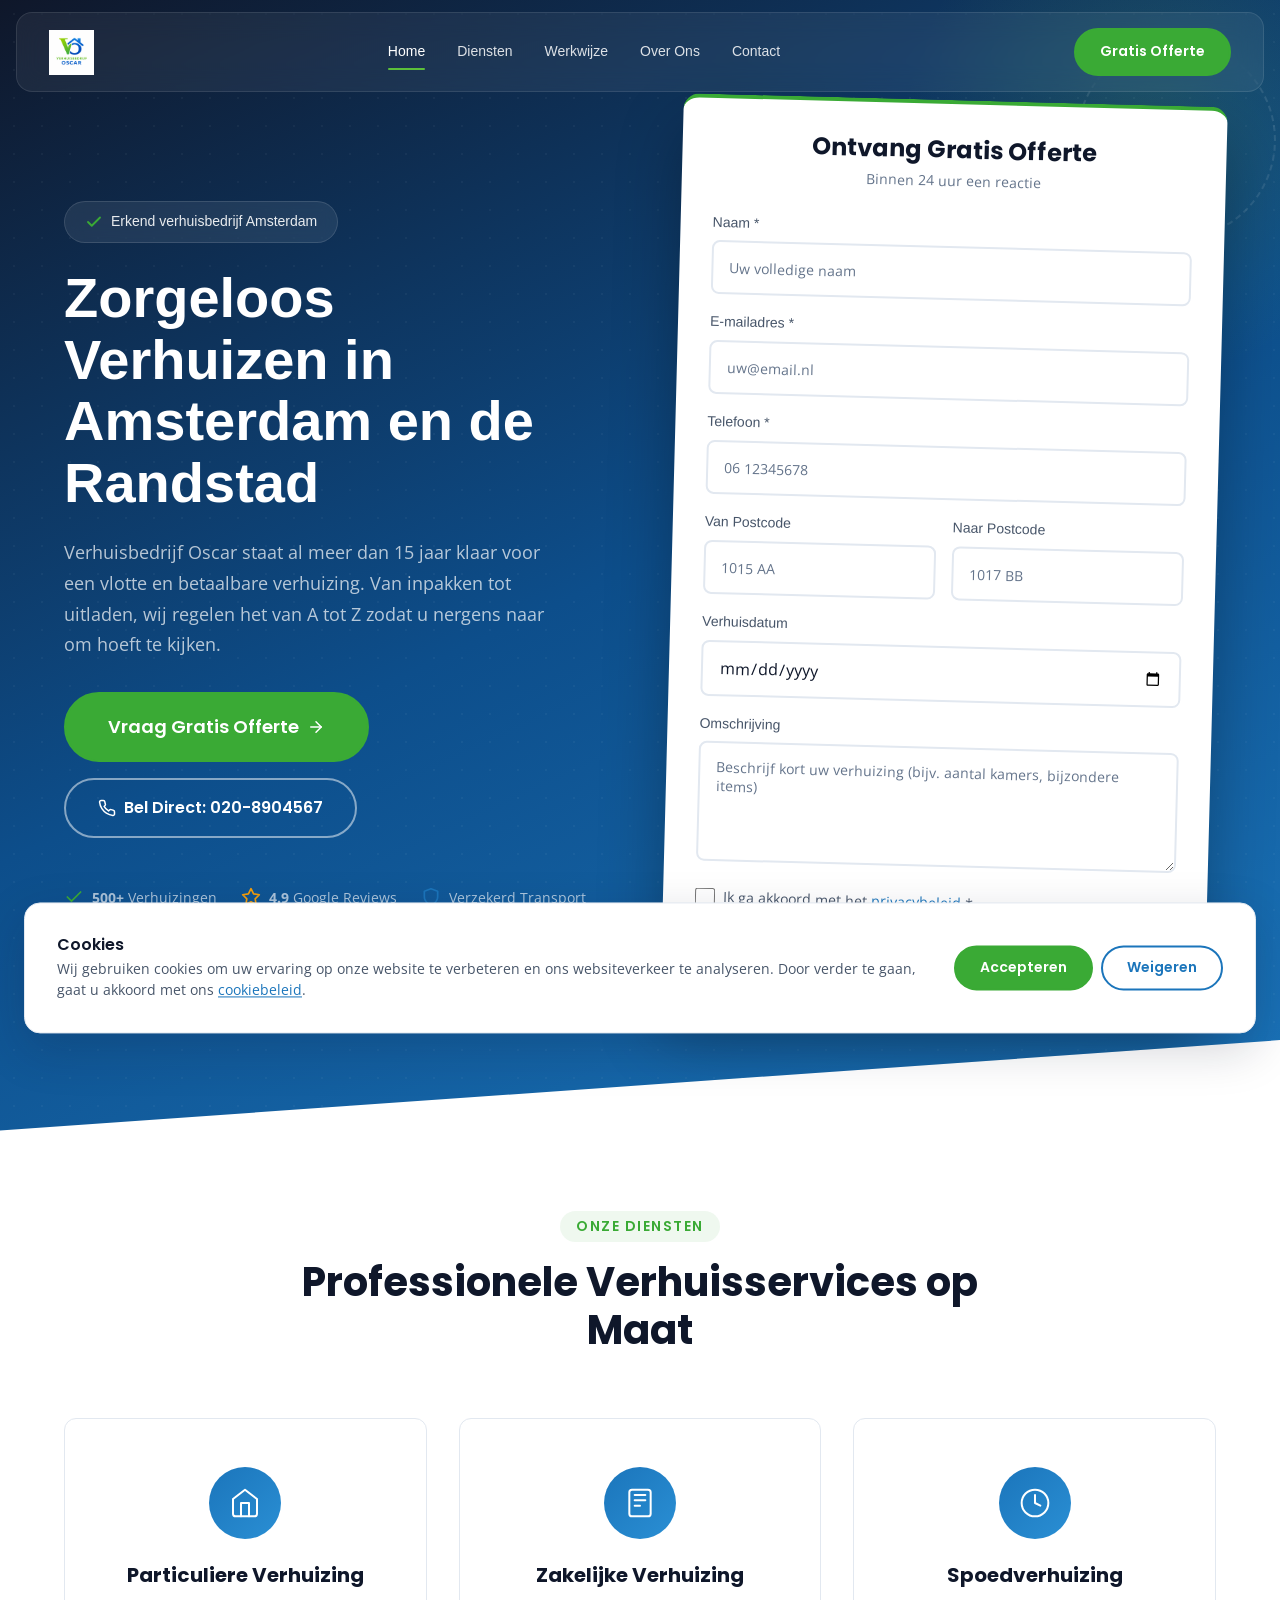
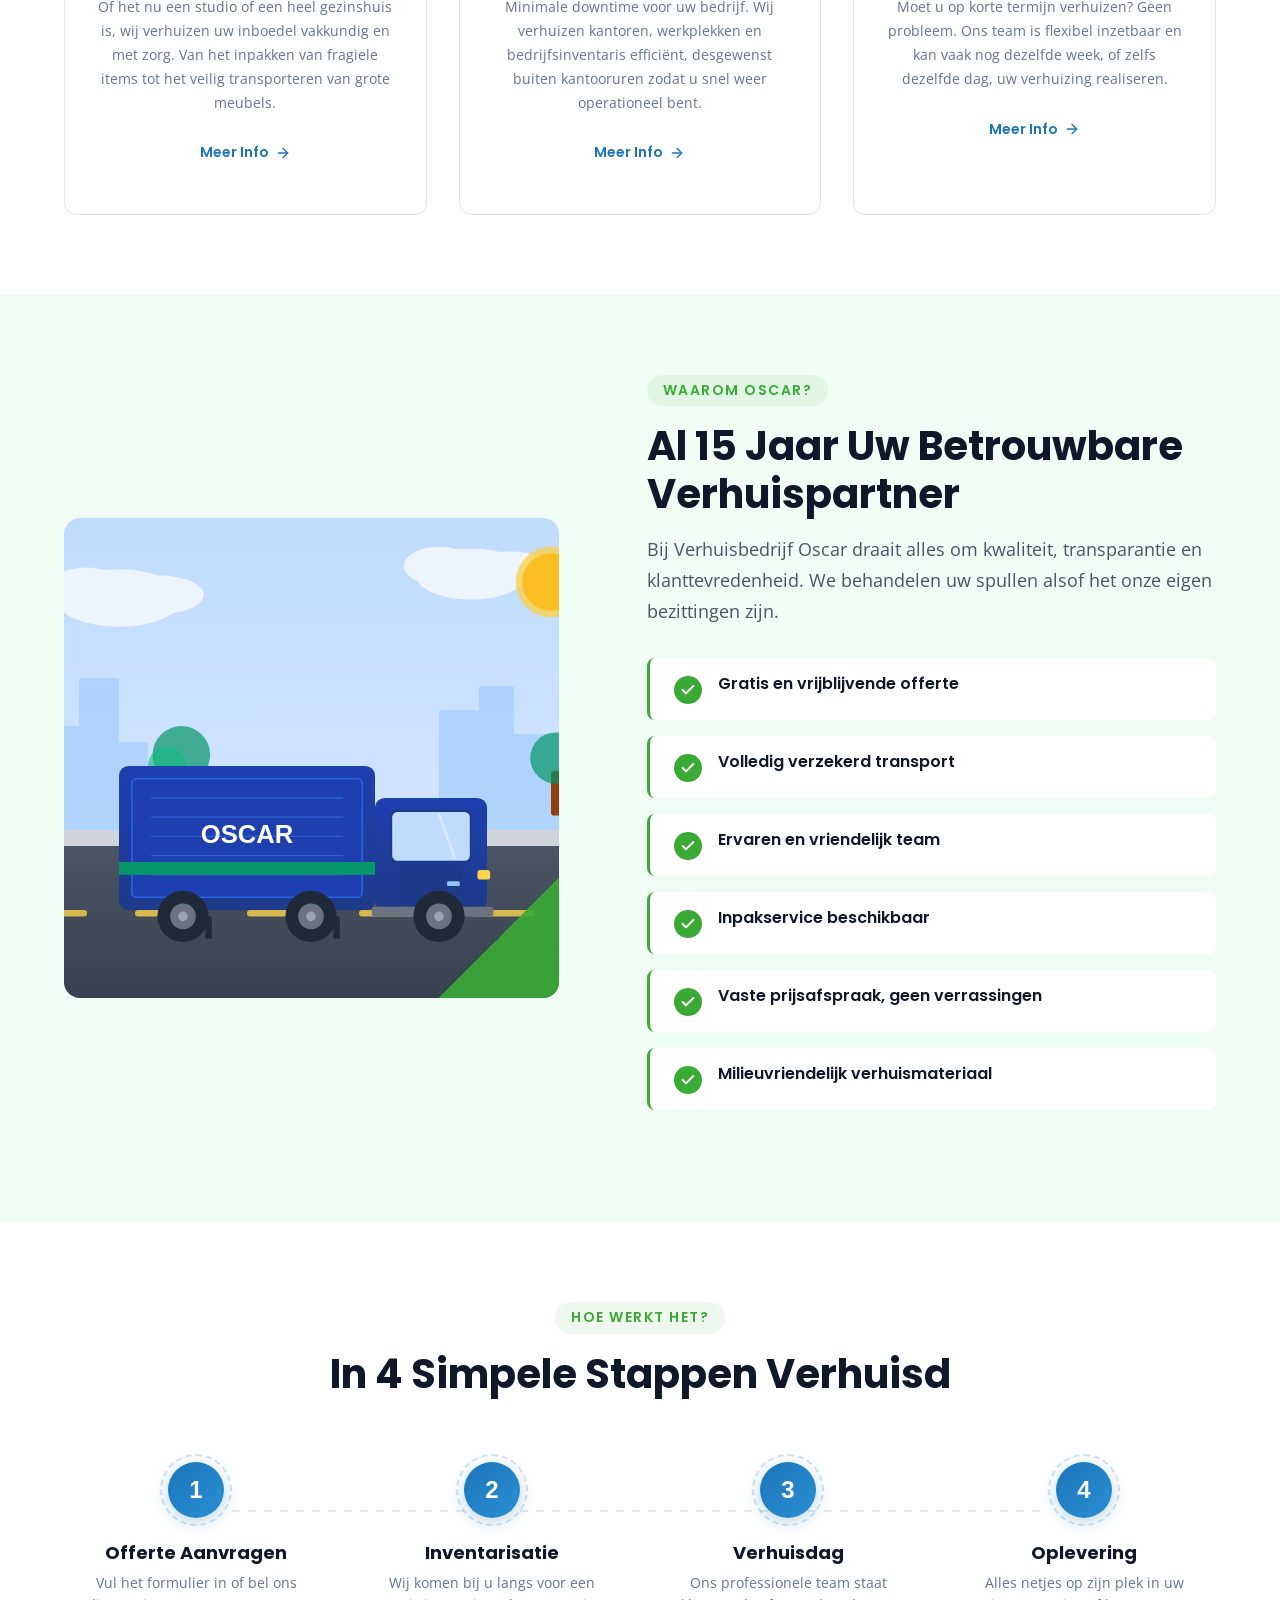
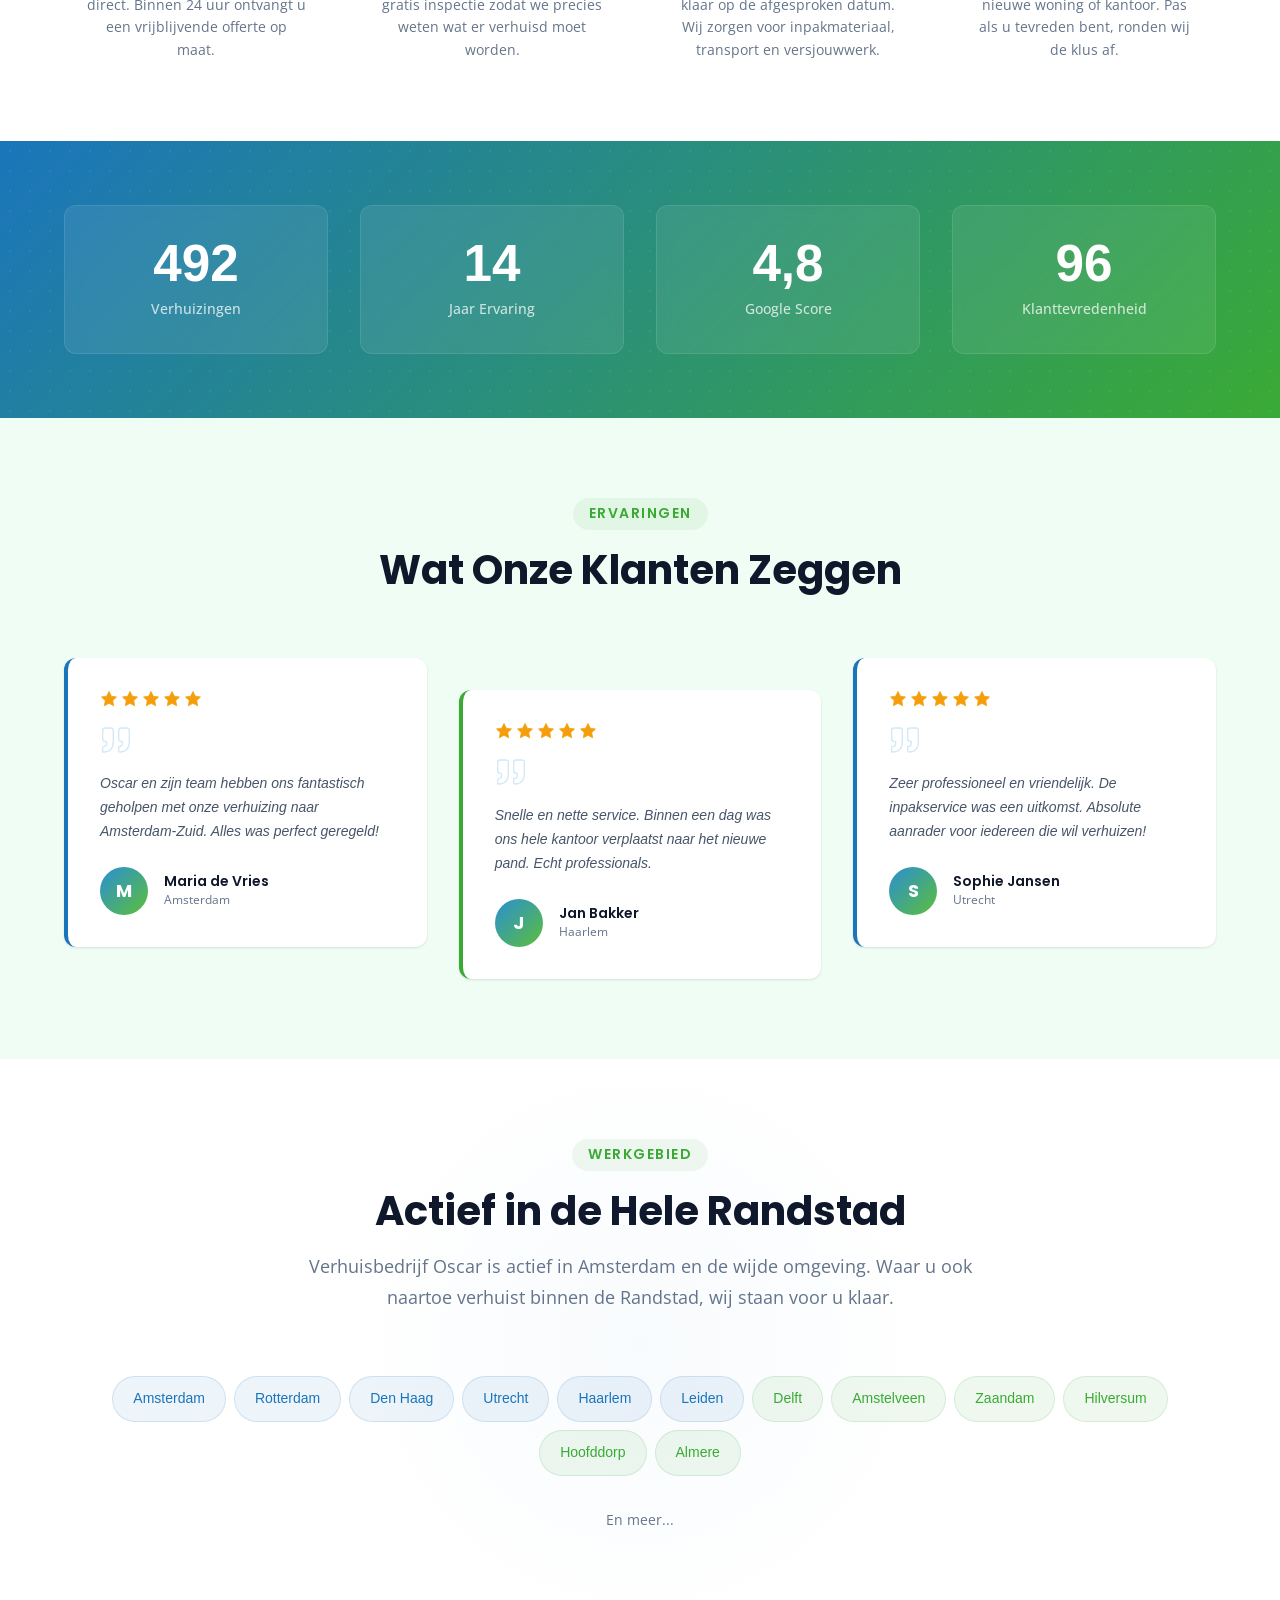
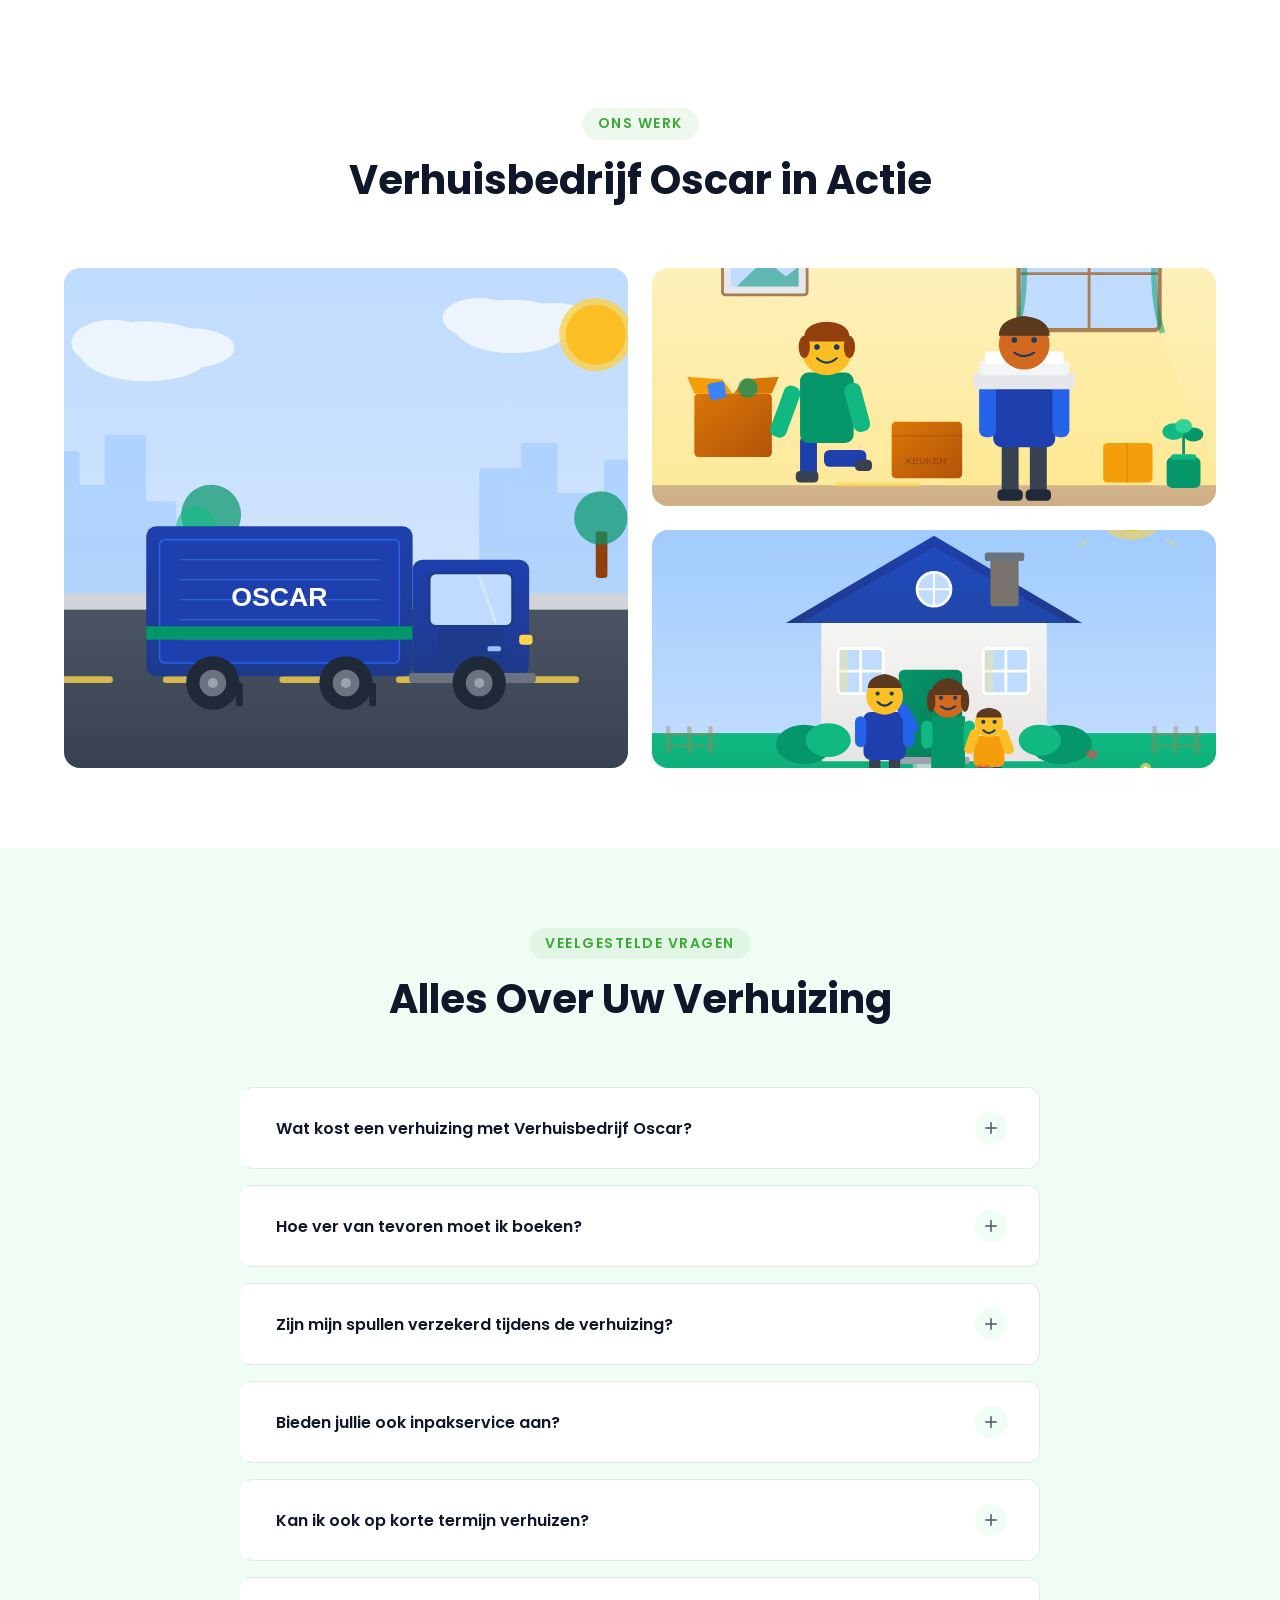
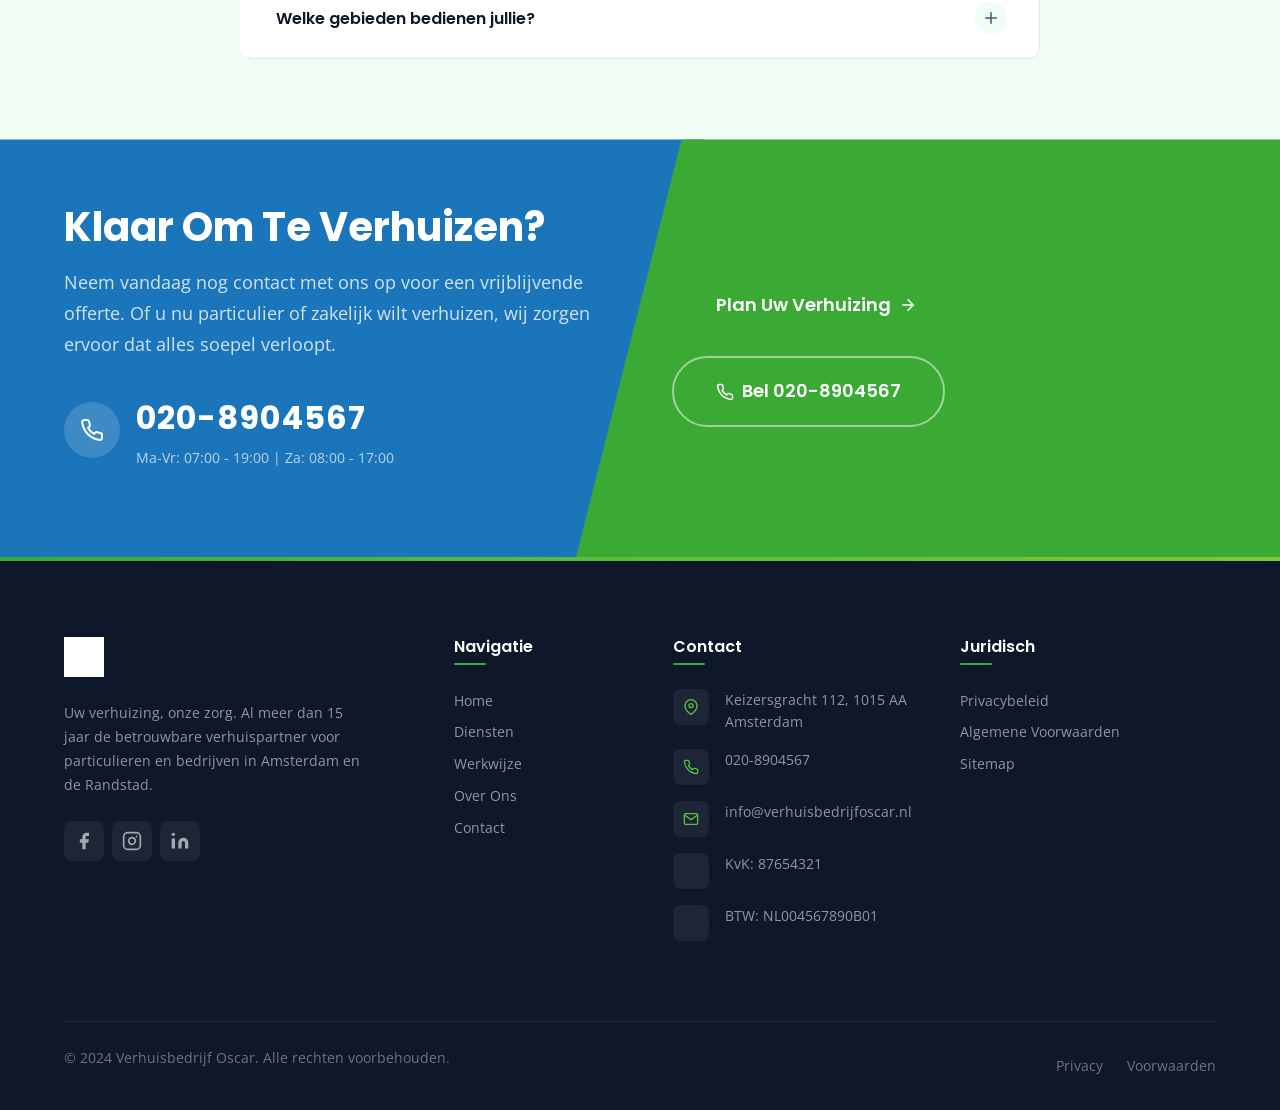
==== commit f12fc009: "Integrate official logo and match brand colors throughout - Added logo.png from brand assets - Updat" ====
--- a/index.html
+++ b/index.html
@@ -65,15 +65,7 @@
     <header class="header" id="header" role="banner">
         <div class="header__inner">
             <a href="/" class="header__logo" aria-label="Verhuisbedrijf Oscar - Terug naar homepagina">
-                <svg xmlns="http://www.w3.org/2000/svg" viewBox="0 0 200 50" width="180" height="45" aria-hidden="true" role="img">
-                    <rect x="2" y="18" width="30" height="20" rx="3" fill="#1E40AF"/>
-                    <rect x="26" y="12" width="18" height="26" rx="2" fill="#059669"/>
-                    <circle cx="12" cy="40" r="5" fill="#333" stroke="#fff" stroke-width="1.5"/>
-                    <circle cx="36" cy="40" r="5" fill="#333" stroke="#fff" stroke-width="1.5"/>
-                    <rect x="28" y="16" width="8" height="8" rx="1" fill="rgba(255,255,255,.4)"/>
-                    <text x="52" y="35" font-family="Poppins, sans-serif" font-weight="700" font-size="22" fill="#0F172A">Oscar</text>
-                    <text x="52" y="16" font-family="Open Sans, sans-serif" font-weight="400" font-size="9" fill="#475569" letter-spacing=".5">VERHUISBEDRIJF</text>
-                </svg>
+                <img src="/images/logo.png" alt="Verhuisbedrijf Oscar" width="180" height="45" style="height:45px;width:auto;object-fit:contain;">
             </a>
 
             <nav class="header__nav" aria-label="Hoofdnavigatie">
@@ -120,7 +112,7 @@
                 <div class="hero__container">
                     <div class="hero__content">
                         <span class="hero__badge">
-                            <svg xmlns="http://www.w3.org/2000/svg" width="18" height="18" viewBox="0 0 24 24" fill="none" stroke="#10B981" stroke-width="2.5" stroke-linecap="round" stroke-linejoin="round" aria-hidden="true"><polyline points="20 6 9 17 4 12"/></svg>
+                            <svg xmlns="http://www.w3.org/2000/svg" width="18" height="18" viewBox="0 0 24 24" fill="none" stroke="#3AAA35" stroke-width="2.5" stroke-linecap="round" stroke-linejoin="round" aria-hidden="true"><polyline points="20 6 9 17 4 12"/></svg>
                             Erkend verhuisbedrijf Amsterdam
                         </span>
 
@@ -141,7 +133,7 @@
 
                         <div class="hero__trust">
                             <div class="hero__trust-item">
-                                <svg xmlns="http://www.w3.org/2000/svg" width="20" height="20" viewBox="0 0 24 24" fill="none" stroke="#10B981" stroke-width="2" stroke-linecap="round" stroke-linejoin="round" aria-hidden="true"><polyline points="20 6 9 17 4 12"/></svg>
+                                <svg xmlns="http://www.w3.org/2000/svg" width="20" height="20" viewBox="0 0 24 24" fill="none" stroke="#3AAA35" stroke-width="2" stroke-linecap="round" stroke-linejoin="round" aria-hidden="true"><polyline points="20 6 9 17 4 12"/></svg>
                                 <span><strong>500+</strong> Verhuizingen</span>
                             </div>
                             <div class="hero__trust-item">
@@ -149,7 +141,7 @@
                                 <span><strong>4.9</strong> Google Reviews</span>
                             </div>
                             <div class="hero__trust-item">
-                                <svg xmlns="http://www.w3.org/2000/svg" width="20" height="20" viewBox="0 0 24 24" fill="none" stroke="#3B82F6" stroke-width="2" stroke-linecap="round" stroke-linejoin="round" aria-hidden="true"><path d="M12 22s8-4 8-10V5l-8-3-8 3v7c0 6 8 10 8 10z"/></svg>
+                                <svg xmlns="http://www.w3.org/2000/svg" width="20" height="20" viewBox="0 0 24 24" fill="none" stroke="#1B75BB" stroke-width="2" stroke-linecap="round" stroke-linejoin="round" aria-hidden="true"><path d="M12 22s8-4 8-10V5l-8-3-8 3v7c0 6 8 10 8 10z"/></svg>
                                 <span>Verzekerd Transport</span>
                             </div>
                         </div>
@@ -686,15 +678,7 @@
             <div class="footer__grid">
                 <div class="footer__brand">
                     <a href="/" class="footer__logo" aria-label="Verhuisbedrijf Oscar">
-                        <svg xmlns="http://www.w3.org/2000/svg" viewBox="0 0 200 50" width="160" height="40" aria-hidden="true" role="img">
-                            <rect x="2" y="18" width="30" height="20" rx="3" fill="#059669"/>
-                            <rect x="26" y="12" width="18" height="26" rx="2" fill="#1E40AF"/>
-                            <circle cx="12" cy="40" r="5" fill="#fff" stroke="#ddd" stroke-width="1"/>
-                            <circle cx="36" cy="40" r="5" fill="#fff" stroke="#ddd" stroke-width="1"/>
-                            <rect x="28" y="16" width="8" height="8" rx="1" fill="rgba(255,255,255,.3)"/>
-                            <text x="52" y="35" font-family="Poppins, sans-serif" font-weight="700" font-size="22" fill="#fff">Oscar</text>
-                            <text x="52" y="16" font-family="Open Sans, sans-serif" font-weight="400" font-size="9" fill="rgba(255,255,255,.7)" letter-spacing=".5">VERHUISBEDRIJF</text>
-                        </svg>
+                        <img src="/images/logo.png" alt="Verhuisbedrijf Oscar" width="160" height="40" style="height:40px;width:auto;object-fit:contain;filter:brightness(0) invert(1);">
                     </a>
                     <p class="footer__brand-text">Uw verhuizing, onze zorg. Al meer dan 15 jaar de betrouwbare verhuispartner voor particulieren en bedrijven in Amsterdam en de Randstad.</p>
                     <div class="footer__socials">
--- a/css/style.css
+++ b/css/style.css
@@ -7,14 +7,14 @@
    1. CSS CUSTOM PROPERTIES (Design Tokens)
    ============================================================ */
 :root {
-  /* Color Palette */
-  --primary: #1E40AF;
-  --primary-light: #3B82F6;
-  --primary-dark: #1E3A8A;
-  --secondary: #059669;
-  --secondary-light: #10B981;
-  --secondary-dark: #047857;
-  --accent: #06B6D4;
+  /* Color Palette - matched to logo */
+  --primary: #1B75BB;
+  --primary-light: #2A8FD4;
+  --primary-dark: #0D4E8B;
+  --secondary: #3AAA35;
+  --secondary-light: #5CBF3A;
+  --secondary-dark: #2D8A29;
+  --accent: #7EC636;
   --dark: #0F172A;
   --dark-secondary: #1E293B;
   --text: #0F172A;
@@ -230,7 +230,7 @@
   color: var(--secondary);
   margin-bottom: var(--sp-md);
   padding: var(--sp-xs) var(--sp-md);
-  background: rgba(5, 150, 105, 0.08);
+  background: rgba(58, 170, 53, 0.08);
   border-radius: var(--radius-full);
 }
 
@@ -276,12 +276,12 @@
 }
 
 .badge--green {
-  background: rgba(5, 150, 105, 0.12);
+  background: rgba(58, 170, 53, 0.12);
   color: var(--secondary);
 }
 
 .badge--blue {
-  background: rgba(30, 64, 175, 0.1);
+  background: rgba(27, 117, 187, 0.1);
   color: var(--primary);
 }
 
@@ -393,12 +393,12 @@
   background: var(--secondary-dark);
   border-color: var(--secondary-dark);
   transform: translateY(-2px);
-  box-shadow: 0 8px 24px rgba(5, 150, 105, 0.35);
+  box-shadow: 0 8px 24px rgba(58, 170, 53, 0.35);
 }
 
 .btn-primary:active {
   transform: translateY(0);
-  box-shadow: 0 4px 12px rgba(5, 150, 105, 0.25);
+  box-shadow: 0 4px 12px rgba(58, 170, 53, 0.25);
 }
 
 /* Secondary Button (Blue) */
@@ -412,12 +412,12 @@
   background: var(--primary-dark);
   border-color: var(--primary-dark);
   transform: translateY(-2px);
-  box-shadow: 0 8px 24px rgba(30, 64, 175, 0.35);
+  box-shadow: 0 8px 24px rgba(27, 117, 187, 0.35);
 }
 
 .btn-secondary:active {
   transform: translateY(0);
-  box-shadow: 0 4px 12px rgba(30, 64, 175, 0.25);
+  box-shadow: 0 4px 12px rgba(27, 117, 187, 0.25);
 }
 
 /* Outline Button */
@@ -431,7 +431,7 @@
   background: var(--primary);
   color: var(--white);
   transform: translateY(-2px);
-  box-shadow: 0 8px 24px rgba(30, 64, 175, 0.25);
+  box-shadow: 0 8px 24px rgba(27, 117, 187, 0.25);
 }
 
 .btn-outline:active {
@@ -531,7 +531,7 @@
   border-radius: 0;
   background: var(--primary);
   border-color: transparent;
-  box-shadow: 0 4px 24px rgba(30, 64, 175, 0.3);
+  box-shadow: 0 4px 24px rgba(27, 117, 187, 0.3);
   backdrop-filter: none;
 }
 
@@ -771,7 +771,7 @@
   right: -120px;
   width: 500px;
   height: 500px;
-  background: radial-gradient(circle, rgba(6, 182, 212, 0.15) 0%, transparent 70%);
+  background: radial-gradient(circle, rgba(126, 198, 54, 0.15) 0%, transparent 70%);
   border-radius: 50%;
   pointer-events: none;
   z-index: 1;
@@ -837,7 +837,7 @@
   left: 0;
   width: 100%;
   height: 6px;
-  background: rgba(16, 185, 129, 0.3);
+  background: rgba(92, 191, 58, 0.3);
   border-radius: 3px;
 }
 
@@ -1277,7 +1277,7 @@
   font-size: var(--fs-xl);
   font-weight: 800;
   margin-bottom: var(--sp-lg);
-  box-shadow: 0 4px 16px rgba(30, 64, 175, 0.3);
+  box-shadow: 0 4px 16px rgba(27, 117, 187, 0.3);
   position: relative;
 }
 
@@ -1287,7 +1287,7 @@
   width: 72px;
   height: 72px;
   border-radius: 50%;
-  border: 2px dashed rgba(30, 64, 175, 0.2);
+  border: 2px dashed rgba(27, 117, 187, 0.2);
   top: -8px;
   left: -8px;
 }
@@ -1525,7 +1525,7 @@
   transform: translate(-50%, -50%);
   width: 600px;
   height: 600px;
-  background: radial-gradient(circle, rgba(30, 64, 175, 0.03) 0%, transparent 70%);
+  background: radial-gradient(circle, rgba(27, 117, 187, 0.03) 0%, transparent 70%);
   border-radius: 50%;
   pointer-events: none;
 }
@@ -1565,9 +1565,9 @@
 
 /* Blue tags for Randstad */
 .coverage__tag--randstad {
-  background: rgba(30, 64, 175, 0.08);
+  background: rgba(27, 117, 187, 0.08);
   color: var(--primary);
-  border: 1px solid rgba(30, 64, 175, 0.15);
+  border: 1px solid rgba(27, 117, 187, 0.15);
 }
 
 .coverage__tag--randstad:hover {
@@ -1575,14 +1575,14 @@
   color: var(--white);
   border-color: var(--primary);
   transform: translateY(-2px);
-  box-shadow: 0 4px 12px rgba(30, 64, 175, 0.25);
+  box-shadow: 0 4px 12px rgba(27, 117, 187, 0.25);
 }
 
 /* Green tags for other areas */
 .coverage__tag--other {
-  background: rgba(5, 150, 105, 0.08);
+  background: rgba(58, 170, 53, 0.08);
   color: var(--secondary);
-  border: 1px solid rgba(5, 150, 105, 0.15);
+  border: 1px solid rgba(58, 170, 53, 0.15);
 }
 
 .coverage__tag--other:hover {
@@ -1590,7 +1590,7 @@
   color: var(--white);
   border-color: var(--secondary);
   transform: translateY(-2px);
-  box-shadow: 0 4px 12px rgba(5, 150, 105, 0.25);
+  box-shadow: 0 4px 12px rgba(58, 170, 53, 0.25);
 }
 
 .coverage__tag i {
@@ -1659,7 +1659,7 @@
 }
 
 .faq__question:hover {
-  background: rgba(5, 150, 105, 0.03);
+  background: rgba(58, 170, 53, 0.03);
 }
 
 .faq__question-icon {
@@ -1850,7 +1850,7 @@
   left: 0;
   width: 100%;
   height: 100%;
-  background: rgba(5, 150, 105, 0.65);
+  background: rgba(58, 170, 53, 0.65);
   display: flex;
   align-items: center;
   justify-content: center;
@@ -2866,7 +2866,7 @@
 
 .pricing-card--featured {
   border-color: var(--secondary);
-  background: linear-gradient(180deg, rgba(5, 150, 105, 0.03) 0%, var(--white) 100%);
+  background: linear-gradient(180deg, rgba(58, 170, 53, 0.03) 0%, var(--white) 100%);
 }
 
 .pricing-card--featured::before {
@@ -3046,9 +3046,9 @@
 }
 
 .alert--info {
-  background: rgba(6, 182, 212, 0.1);
+  background: rgba(126, 198, 54, 0.1);
   color: #164e63;
-  border: 1px solid rgba(6, 182, 212, 0.2);
+  border: 1px solid rgba(126, 198, 54, 0.2);
 }
 
 
@@ -3093,7 +3093,7 @@
 }
 
 .table tbody tr:hover {
-  background: rgba(30, 64, 175, 0.03);
+  background: rgba(27, 117, 187, 0.03);
 }
 
 
@@ -4252,12 +4252,12 @@
    43. CUSTOM SELECTION COLORS
    ============================================================ */
 ::selection {
-  background: rgba(30, 64, 175, 0.2);
+  background: rgba(27, 117, 187, 0.2);
   color: var(--primary-dark);
 }
 
 ::-moz-selection {
-  background: rgba(30, 64, 175, 0.2);
+  background: rgba(27, 117, 187, 0.2);
   color: var(--primary-dark);
 }
 
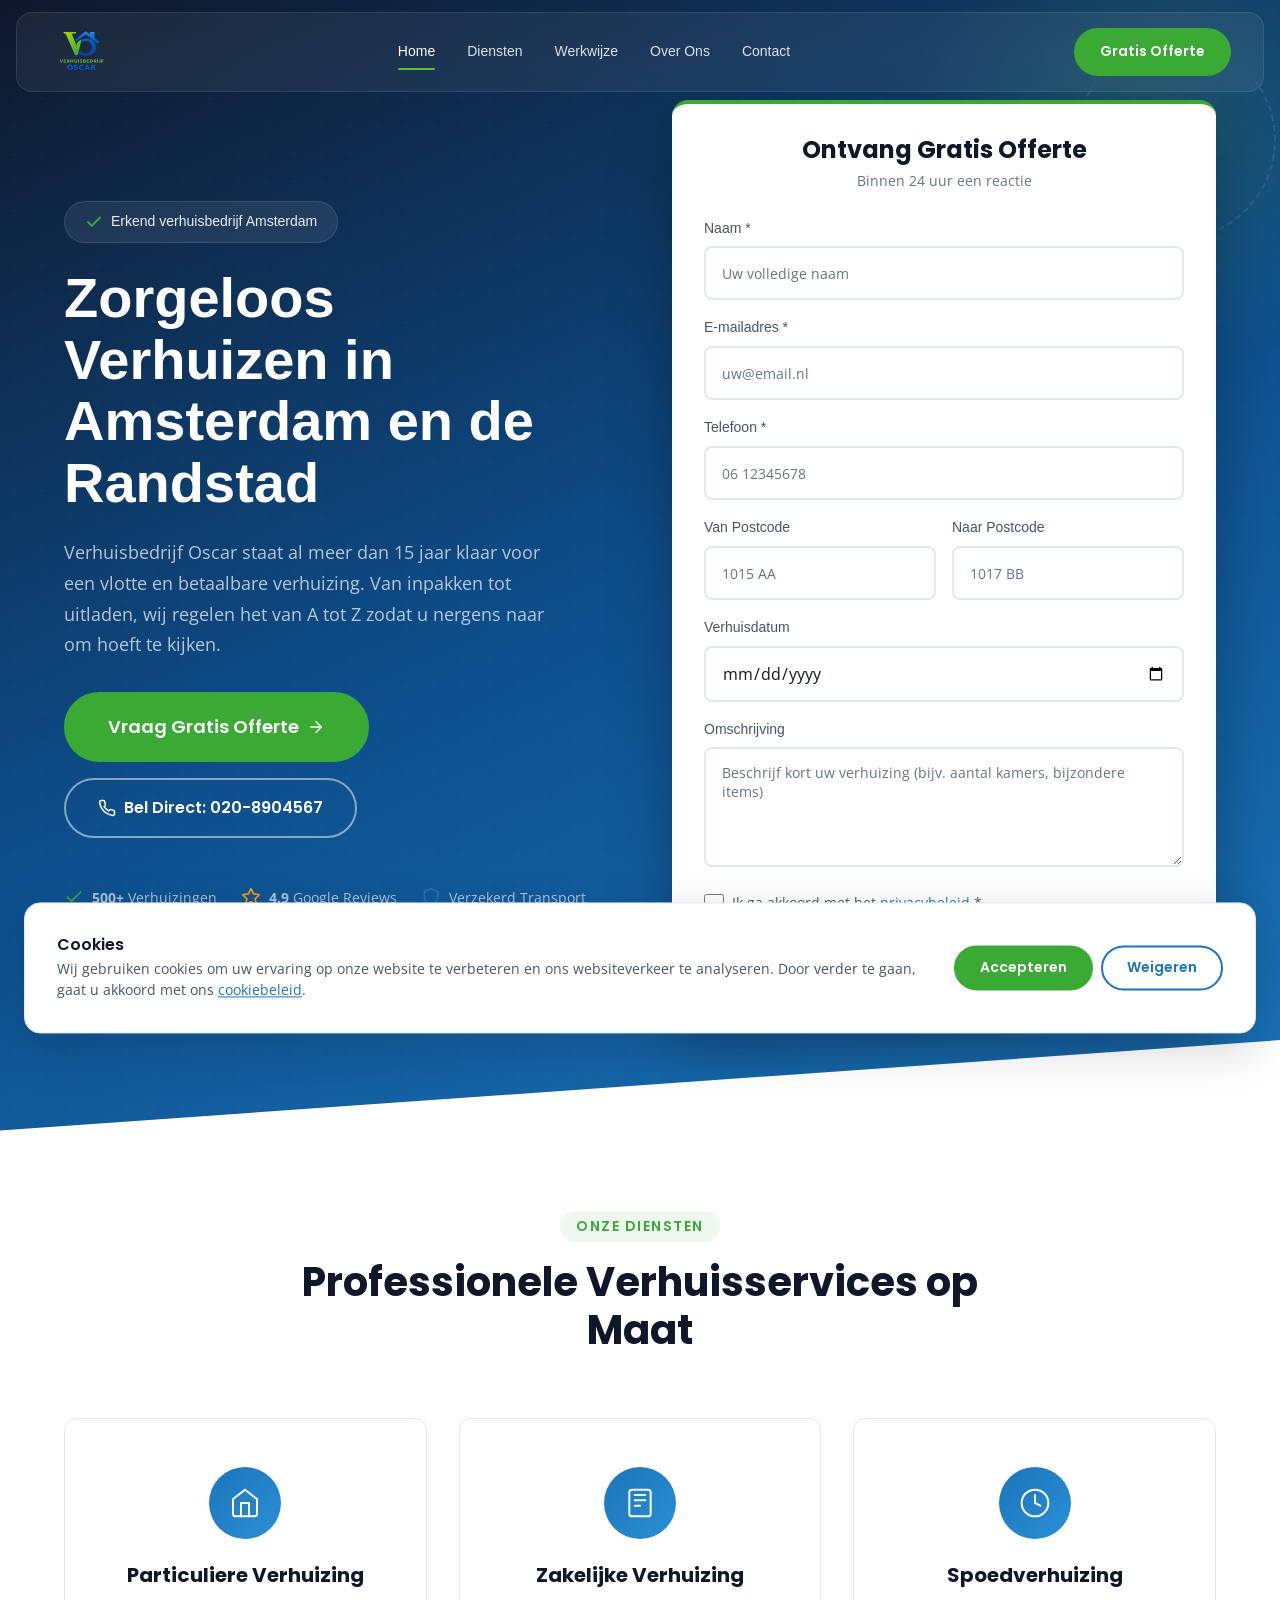
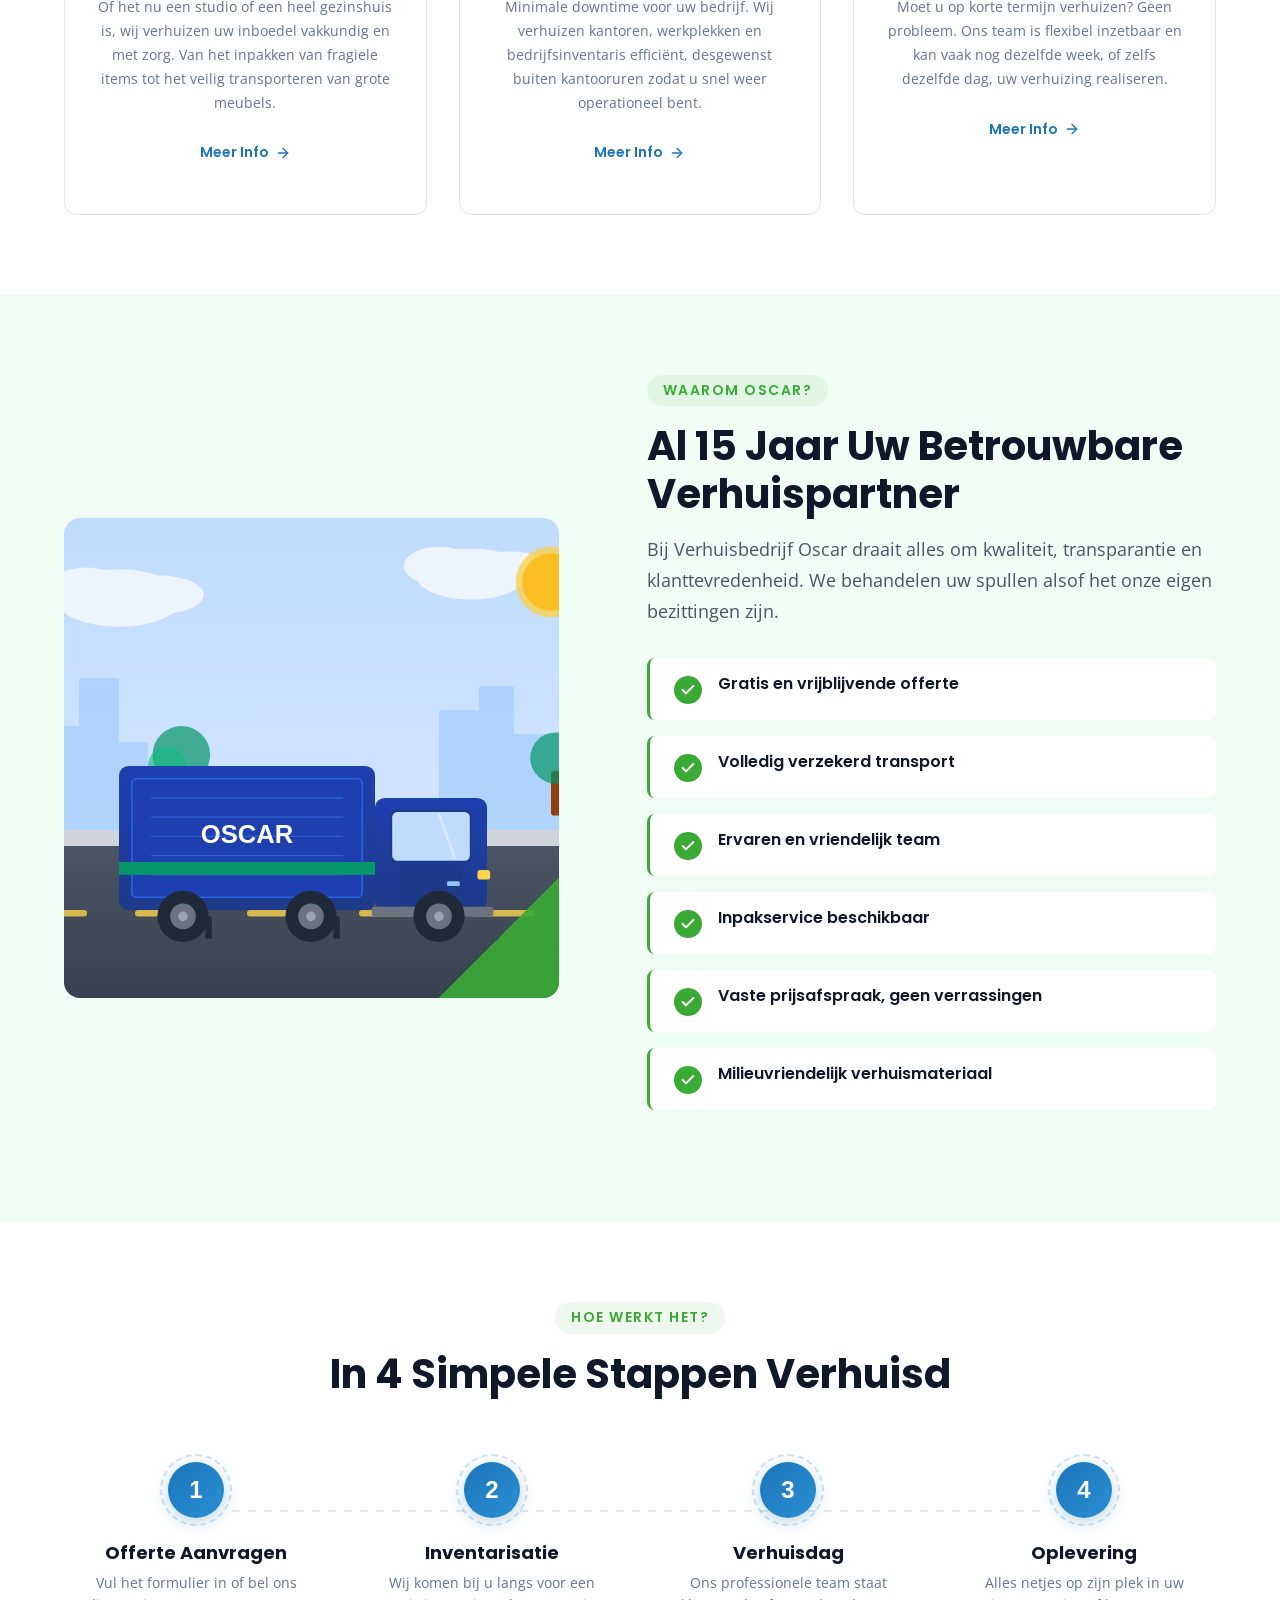
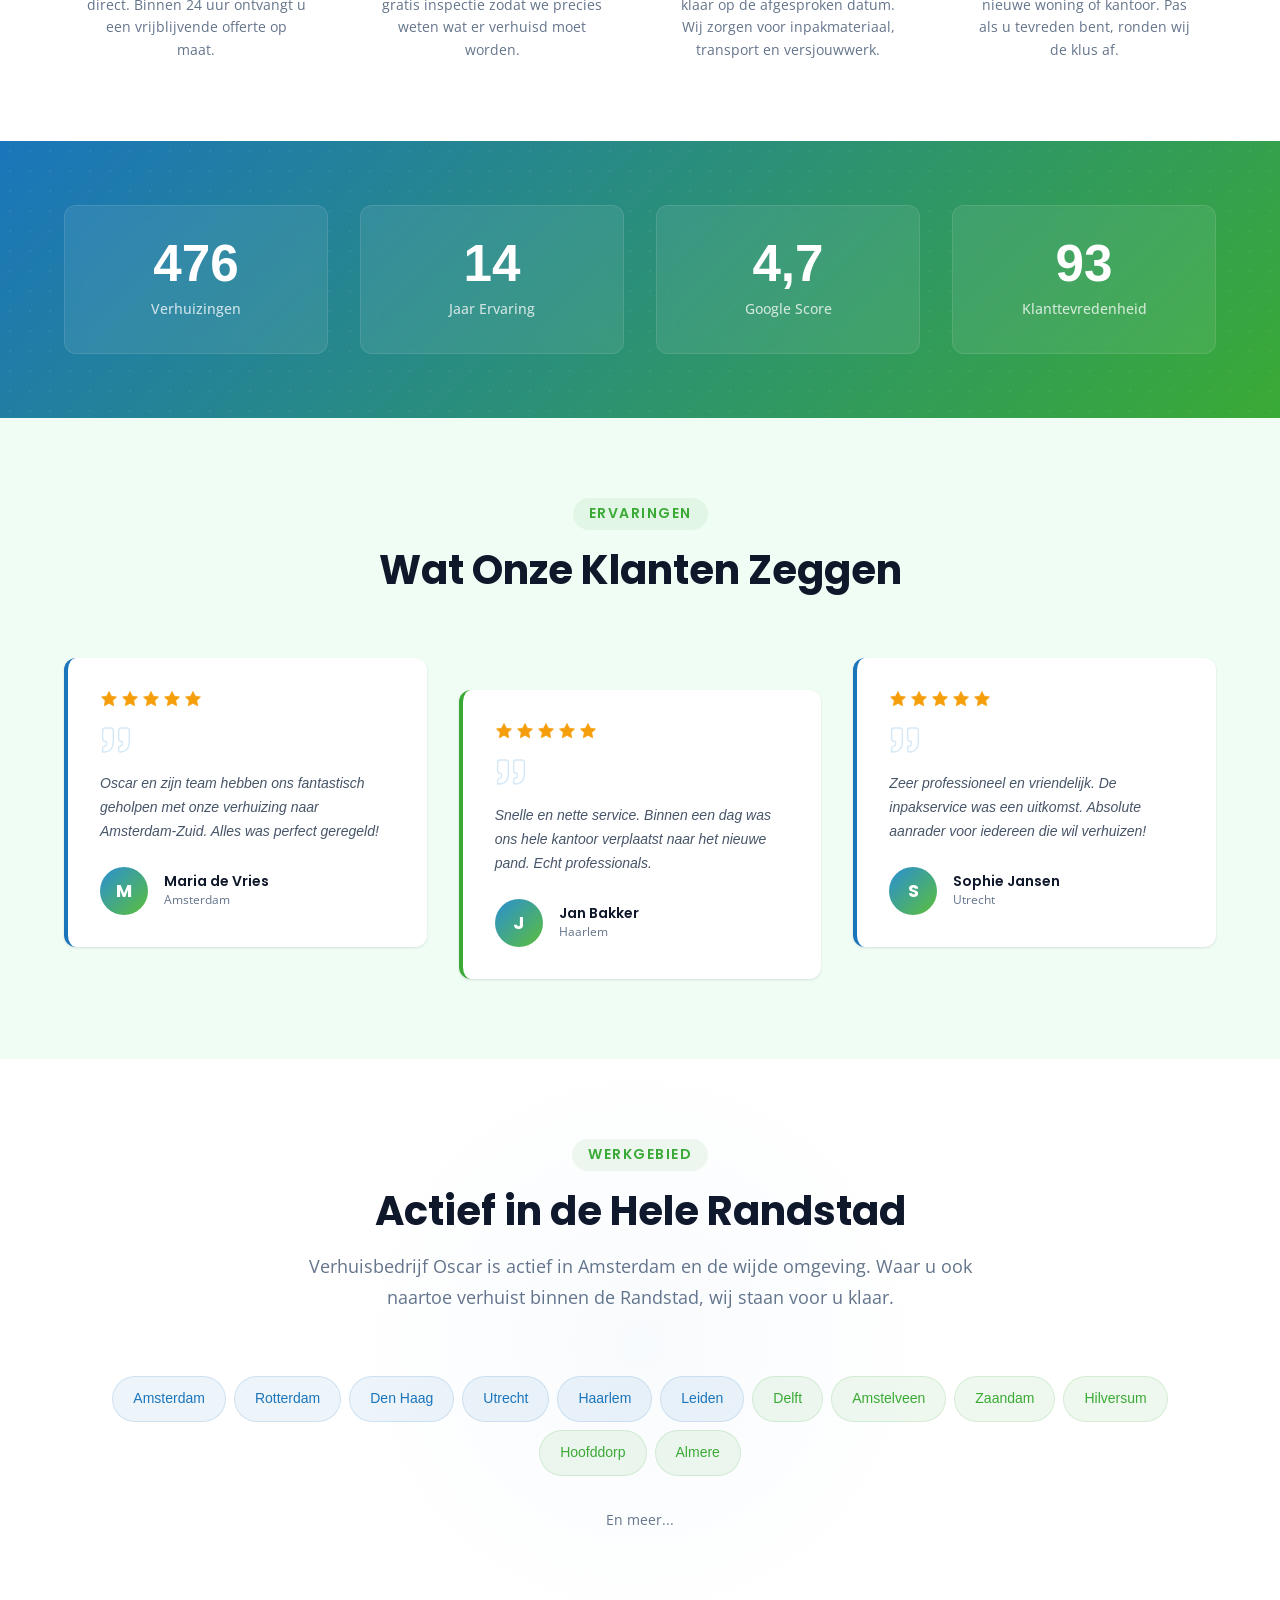
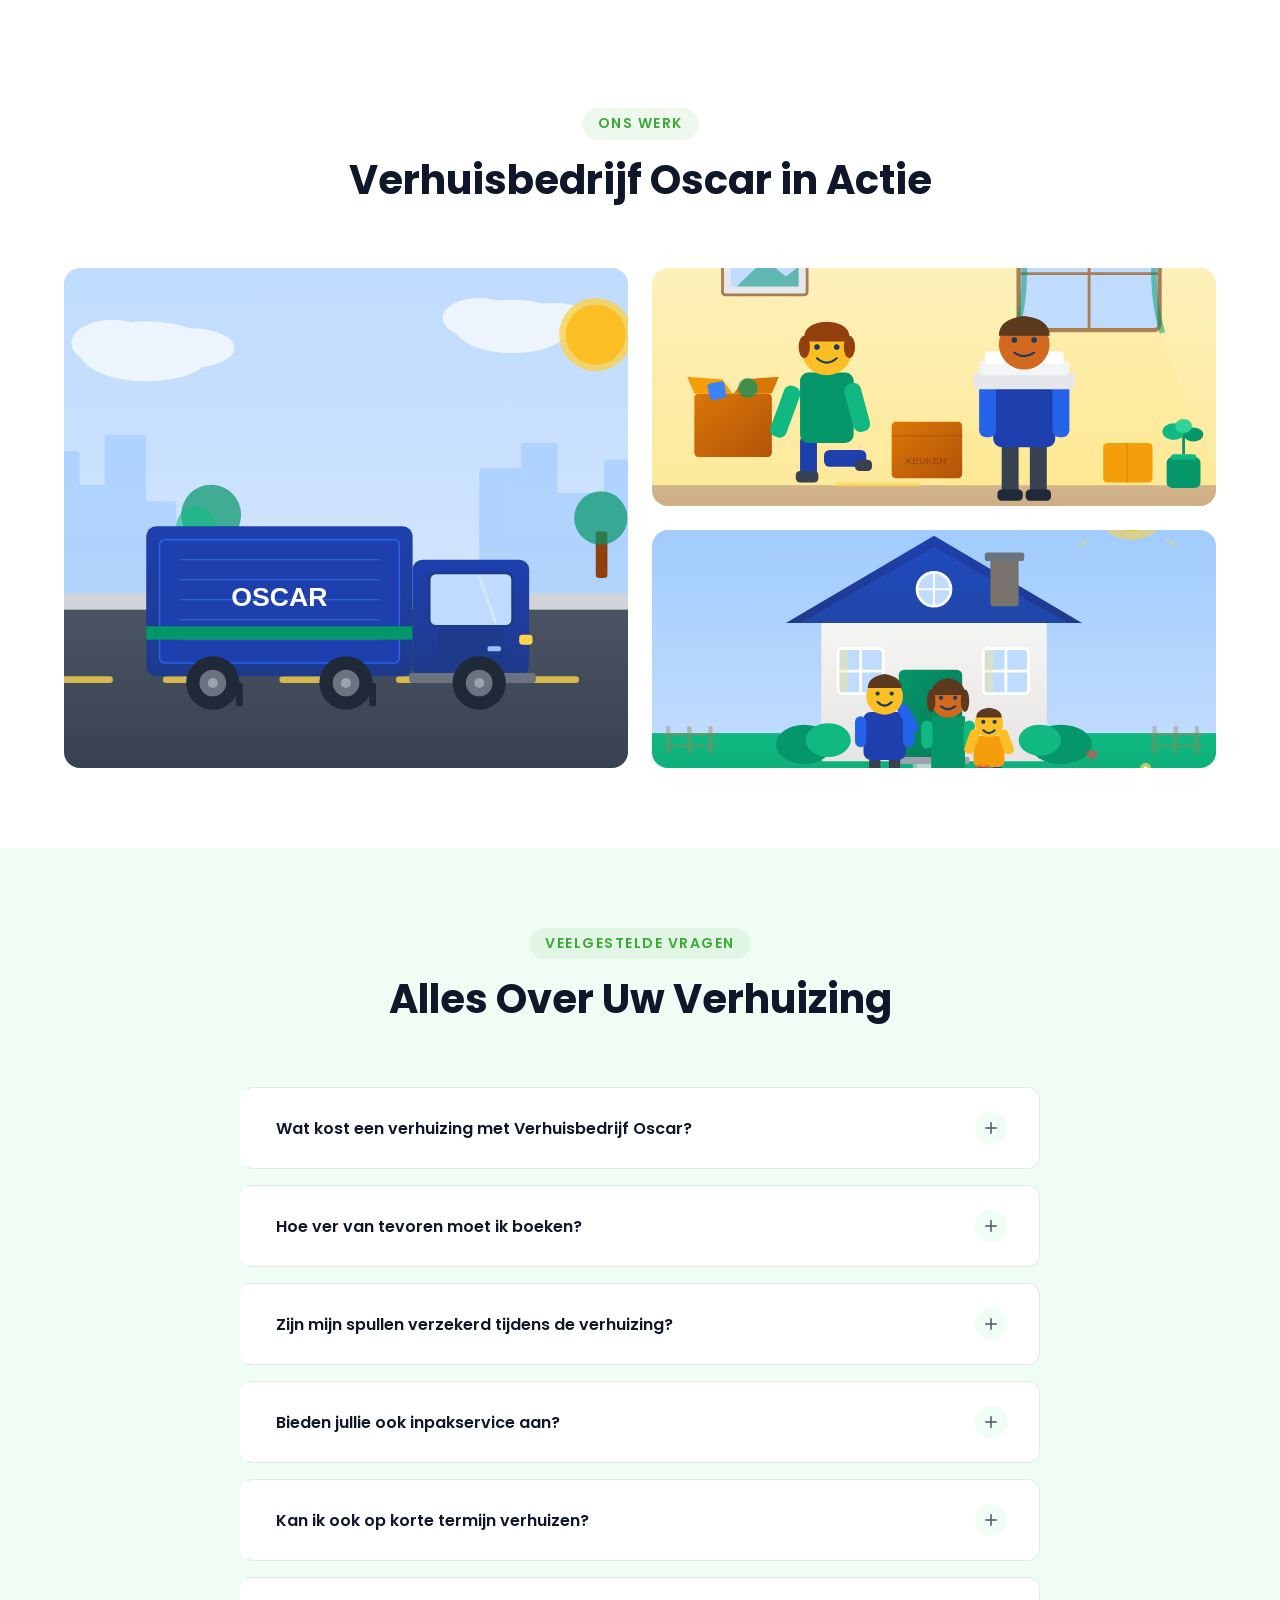
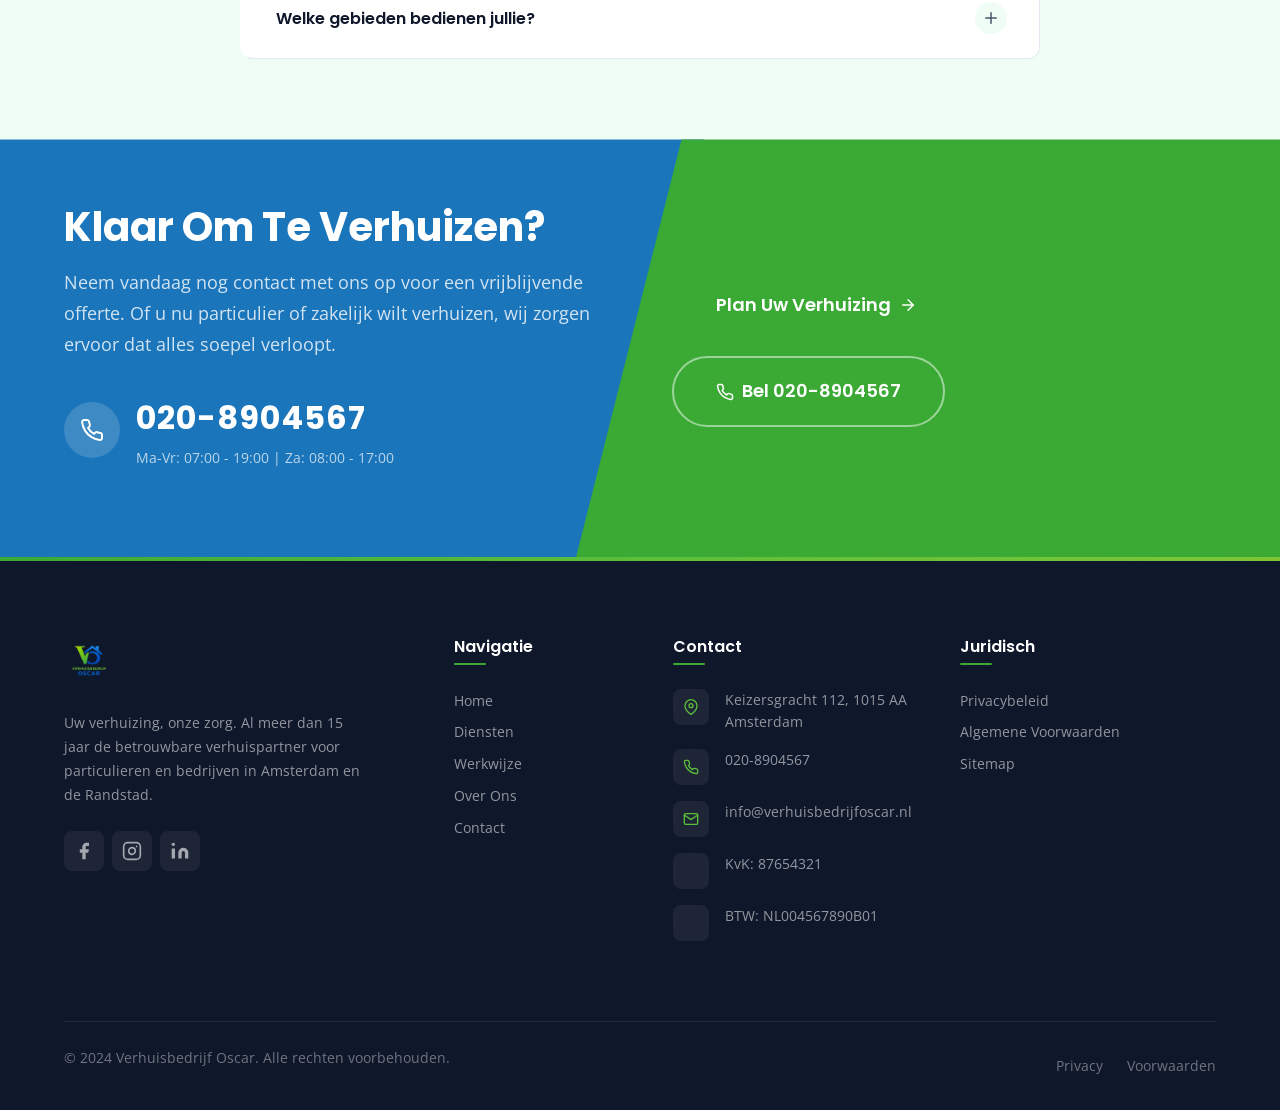
==== commit 9f540c3b: "Remove white background from logo, make it larger in header - Used ImageMagick to make logo backgrou" ====
--- a/index.html
+++ b/index.html
@@ -65,7 +65,7 @@
     <header class="header" id="header" role="banner">
         <div class="header__inner">
             <a href="/" class="header__logo" aria-label="Verhuisbedrijf Oscar - Terug naar homepagina">
-                <img src="/images/logo.png" alt="Verhuisbedrijf Oscar" width="180" height="45" style="height:45px;width:auto;object-fit:contain;">
+                <img src="/images/logo.png" alt="Verhuisbedrijf Oscar" width="220" height="65" style="height:65px;width:auto;object-fit:contain;">
             </a>
 
             <nav class="header__nav" aria-label="Hoofdnavigatie">
@@ -678,7 +678,7 @@
             <div class="footer__grid">
                 <div class="footer__brand">
                     <a href="/" class="footer__logo" aria-label="Verhuisbedrijf Oscar">
-                        <img src="/images/logo.png" alt="Verhuisbedrijf Oscar" width="160" height="40" style="height:40px;width:auto;object-fit:contain;filter:brightness(0) invert(1);">
+                        <img src="/images/logo.png" alt="Verhuisbedrijf Oscar" width="160" height="50" style="height:50px;width:auto;object-fit:contain;">
                     </a>
                     <p class="footer__brand-text">Uw verhuizing, onze zorg. Al meer dan 15 jaar de betrouwbare verhuispartner voor particulieren en bedrijven in Amsterdam en de Randstad.</p>
                     <div class="footer__socials">
--- a/css/style.css
+++ b/css/style.css
@@ -887,12 +887,12 @@
   box-shadow: 0 32px 64px rgba(0, 0, 0, 0.3);
   position: relative;
   border-top: 4px solid var(--secondary);
-  transform: rotate(1.5deg);
-  transition: transform var(--transition-normal);
+  transform: none;
+  transition: box-shadow var(--transition-normal);
 }
 
 .hero__form-card:hover {
-  transform: rotate(0deg);
+  box-shadow: 0 36px 72px rgba(0, 0, 0, 0.35);
 }
 
 .hero__form-card::before {
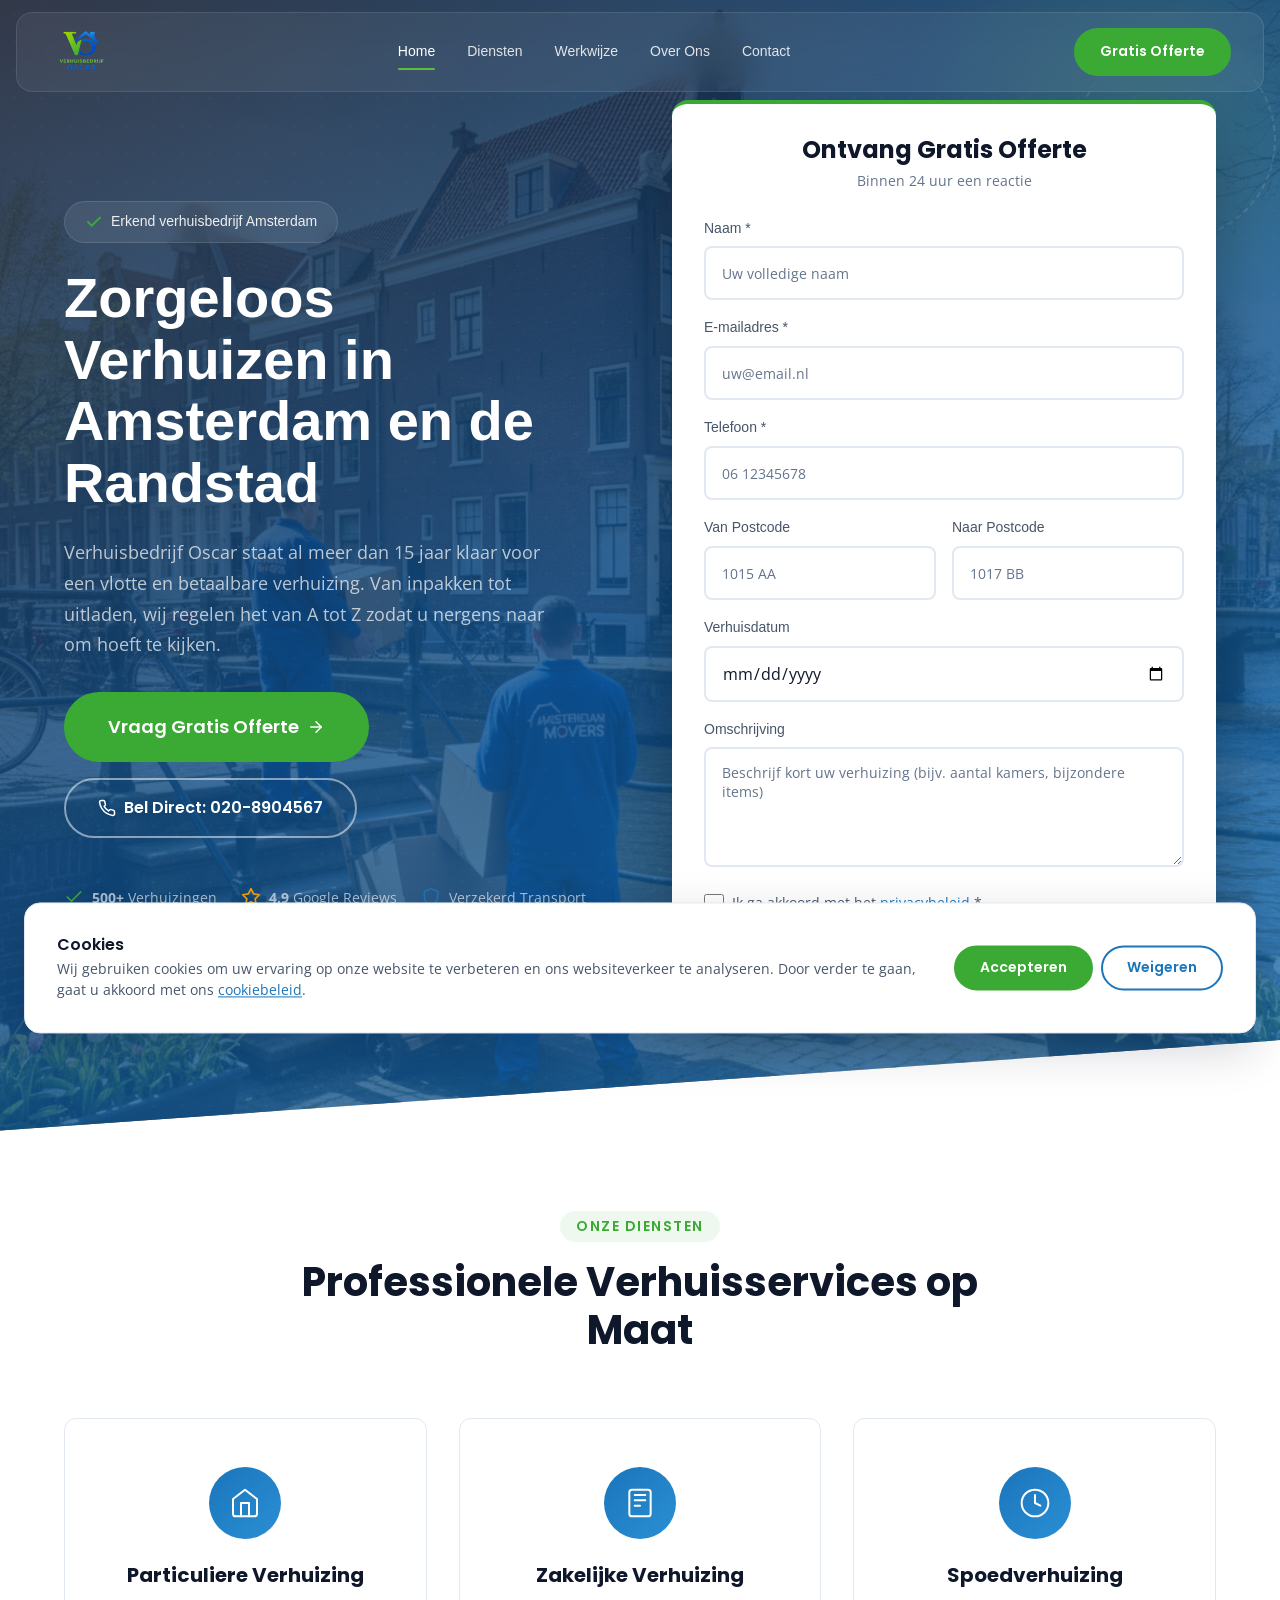
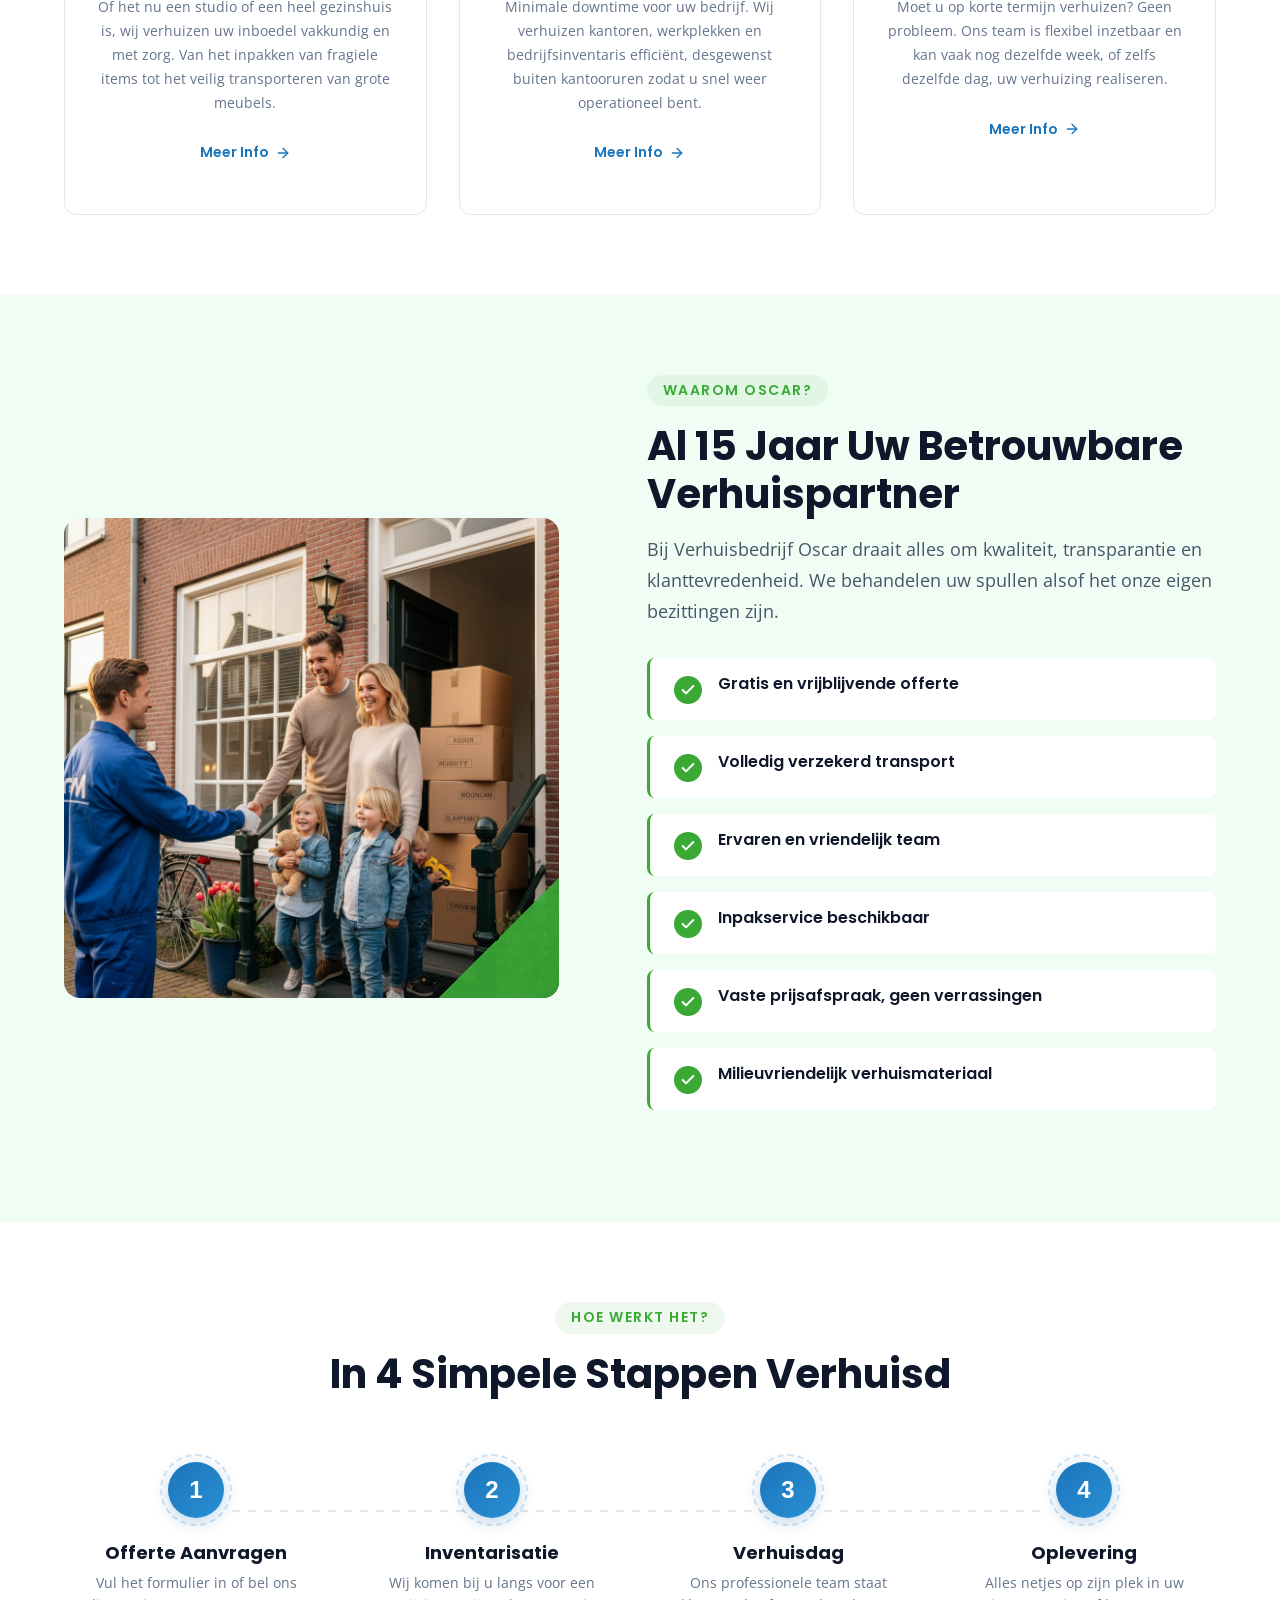
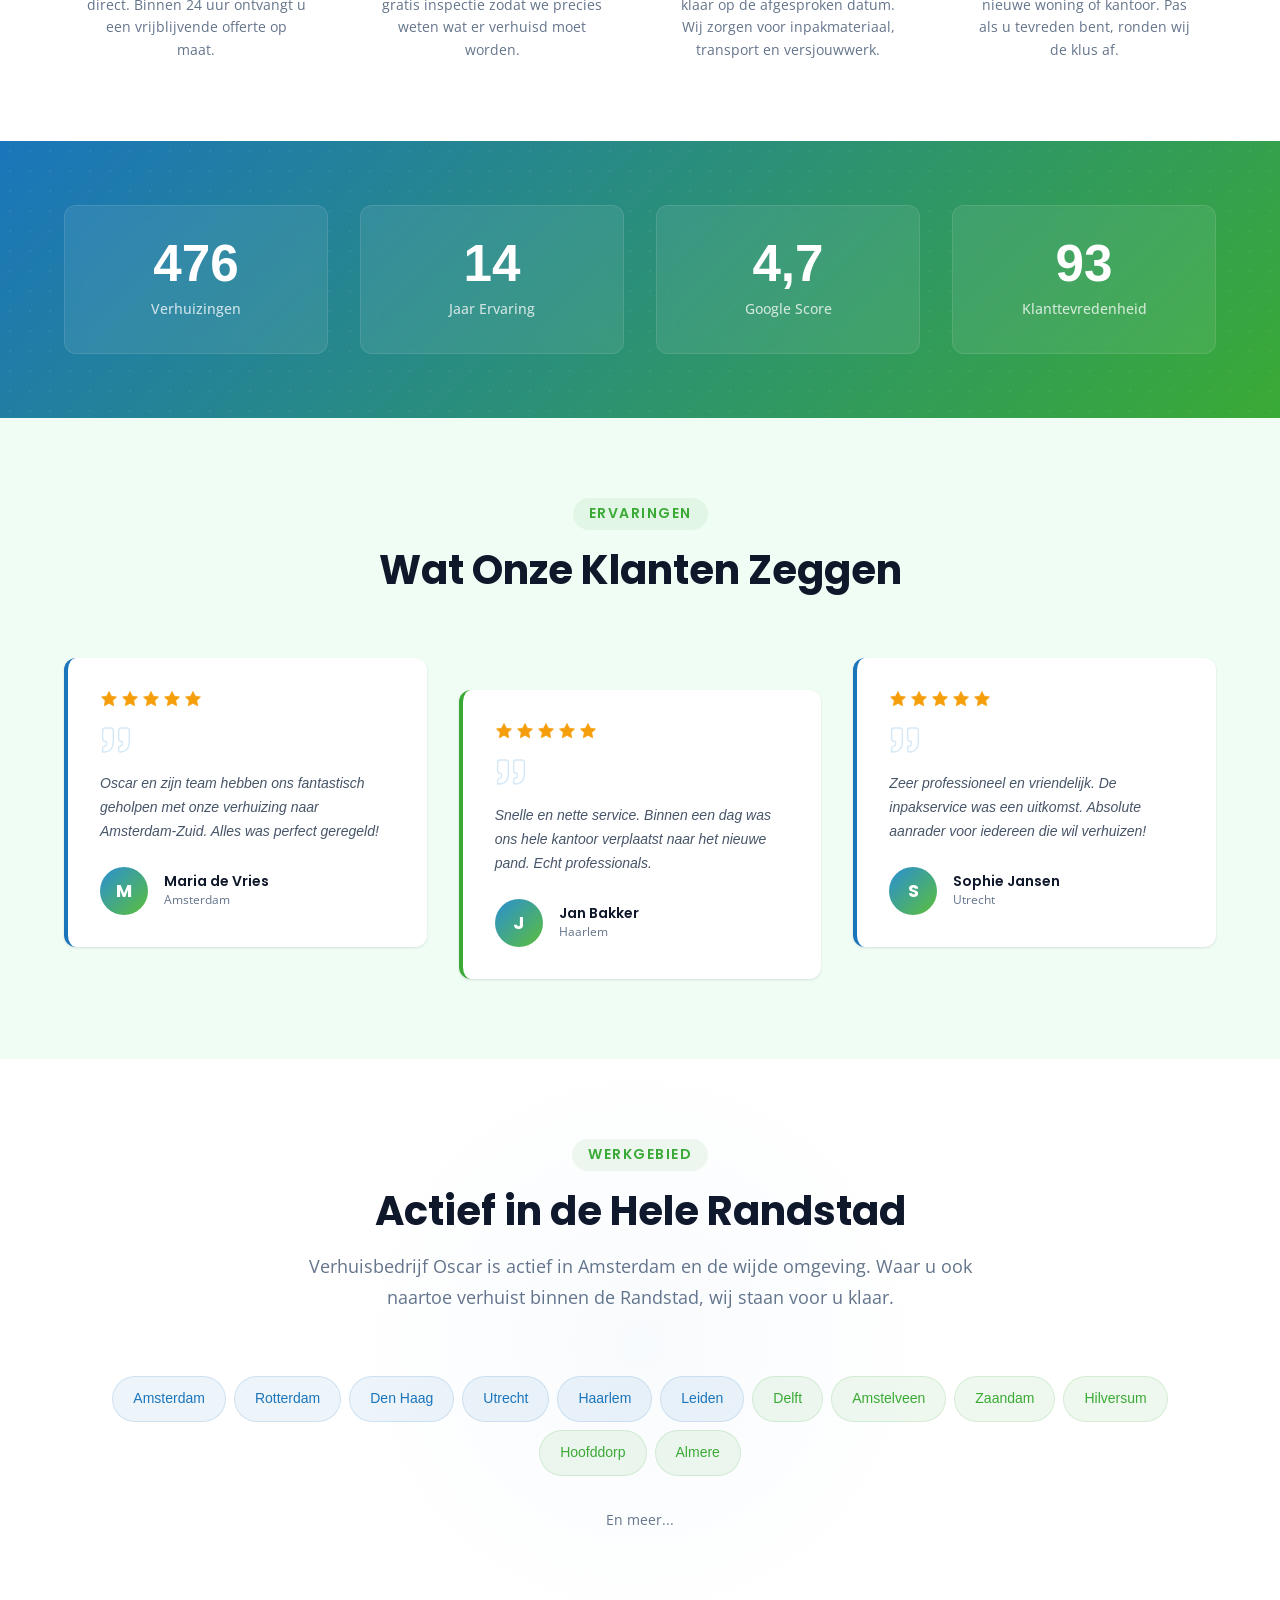
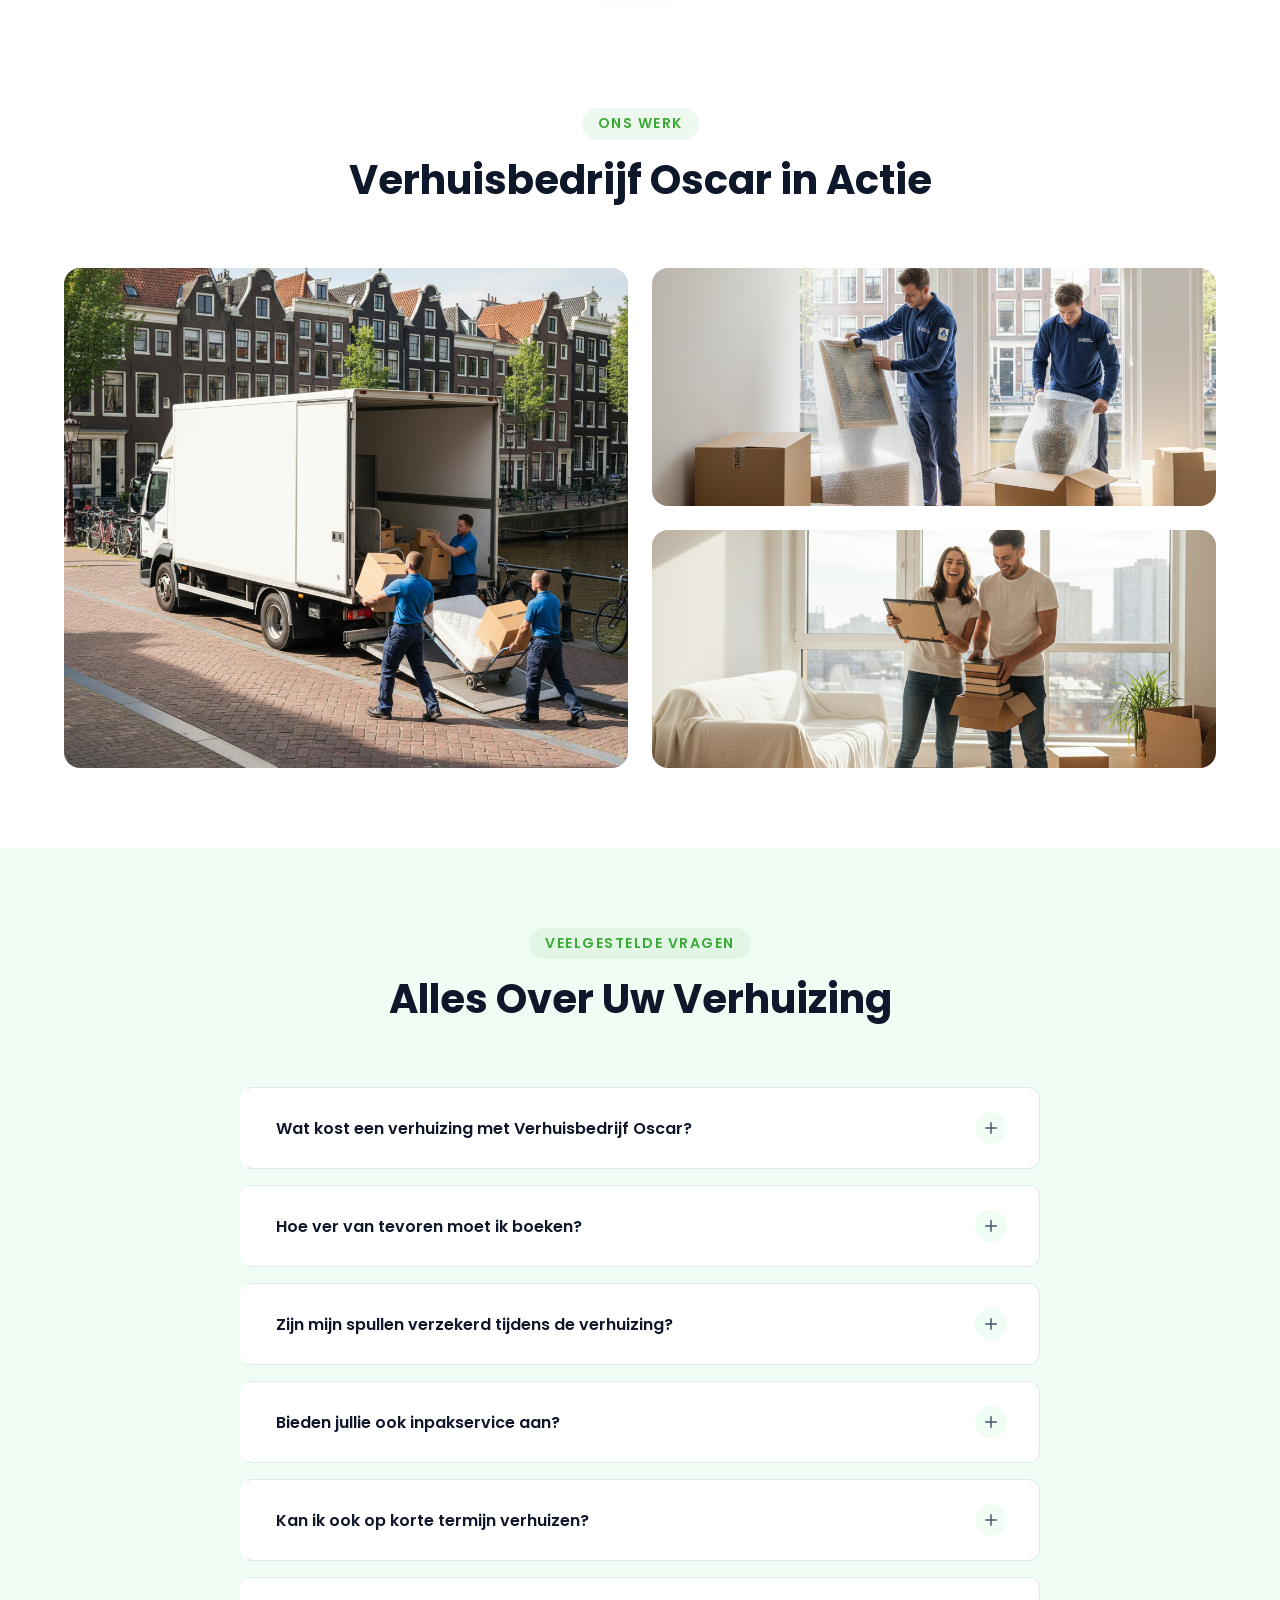
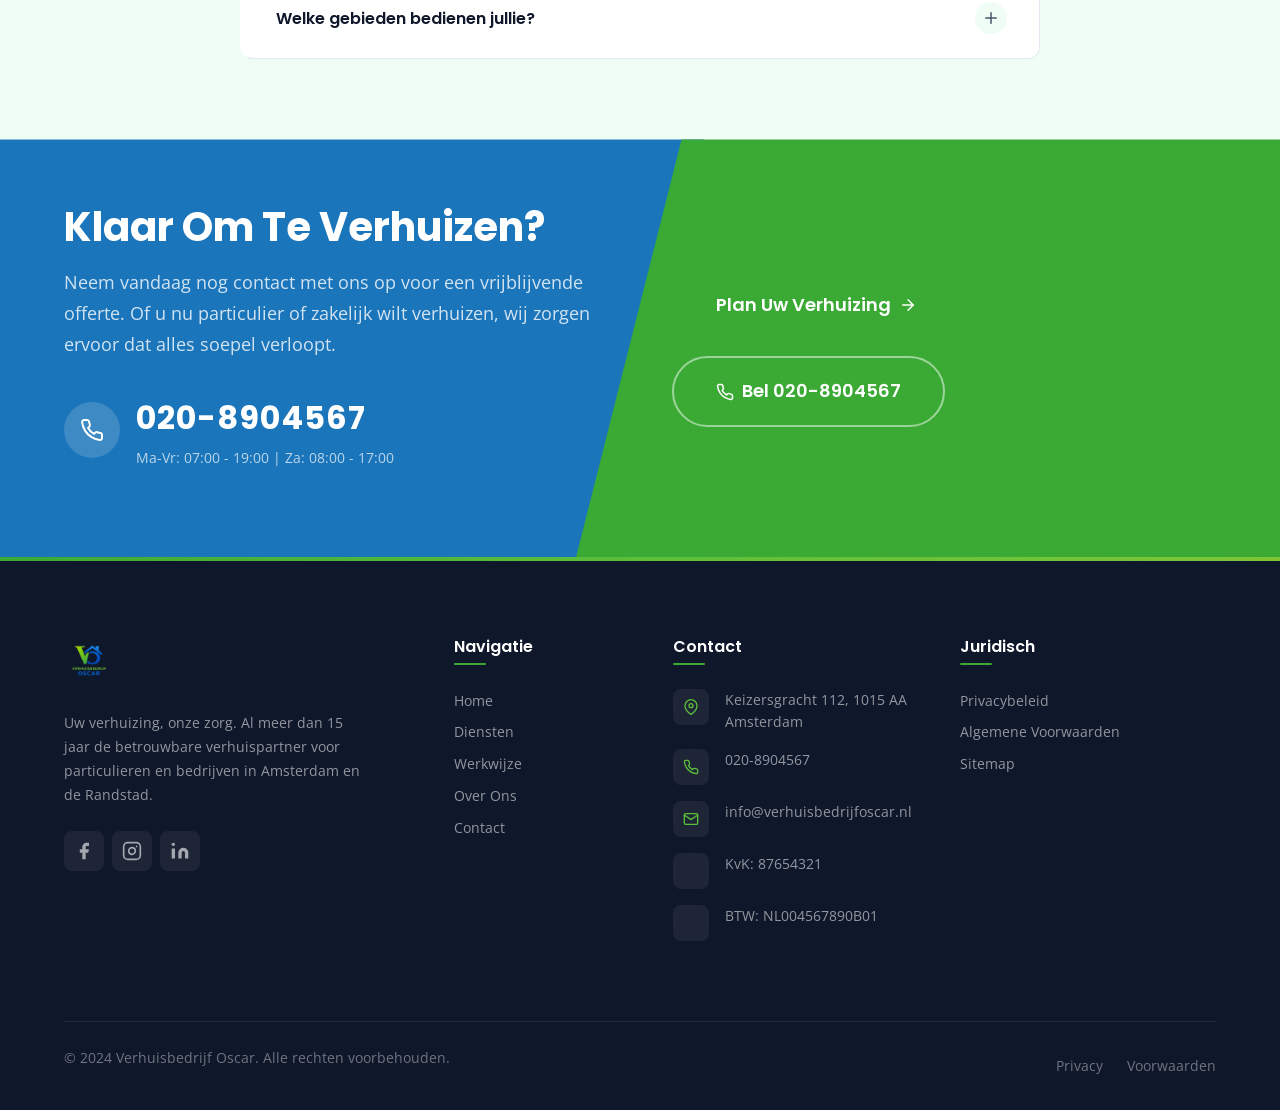
==== commit e378a4fb: "Add AI-generated photos to homepage - Hero: Amsterdam canal house movers as background image with gr" ====
--- a/index.html
+++ b/index.html
@@ -277,7 +277,7 @@
                 <div class="why-oscar__grid">
                     <div class="why-oscar__image">
                         <div class="why-oscar__image-wrapper" role="img" aria-label="Verhuisteam van Verhuisbedrijf Oscar aan het werk">
-                            <img src="/images/gallery-1.svg" alt="Verhuisteam van Verhuisbedrijf Oscar aan het werk" width="560" height="480" loading="lazy">
+                            <img src="/images/why-oscar-photo.jpg" alt="Verhuisteam van Verhuisbedrijf Oscar aan het werk" width="560" height="480" loading="lazy">
                         </div>
                     </div>
                     <div class="why-oscar__content">
@@ -516,7 +516,7 @@
 
                 <div class="gallery__grid">
                     <div class="gallery__item">
-                        <img src="/images/gallery-1.svg" alt="Verhuiswagen van Verhuisbedrijf Oscar voor een woning in Amsterdam" width="600" height="500" loading="lazy">
+                        <img src="/images/photo-gallery-1.jpg" alt="Verhuiswagen van Verhuisbedrijf Oscar voor een woning in Amsterdam" width="600" height="500" loading="lazy">
                         <div class="gallery__overlay">
                             <div class="gallery__overlay-icon">
                                 <svg xmlns="http://www.w3.org/2000/svg" width="24" height="24" viewBox="0 0 24 24" fill="none" stroke="currentColor" stroke-width="2" stroke-linecap="round" stroke-linejoin="round" aria-hidden="true"><circle cx="11" cy="11" r="8"/><line x1="21" y1="21" x2="16.65" y2="16.65"/></svg>
@@ -524,7 +524,7 @@
                         </div>
                     </div>
                     <div class="gallery__item">
-                        <img src="/images/gallery-2.svg" alt="Team van Verhuisbedrijf Oscar bij het inpakken van een kantoor" width="600" height="250" loading="lazy">
+                        <img src="/images/photo-gallery-2.jpg" alt="Team van Verhuisbedrijf Oscar bij het inpakken van een kantoor" width="600" height="250" loading="lazy">
                         <div class="gallery__overlay">
                             <div class="gallery__overlay-icon">
                                 <svg xmlns="http://www.w3.org/2000/svg" width="24" height="24" viewBox="0 0 24 24" fill="none" stroke="currentColor" stroke-width="2" stroke-linecap="round" stroke-linejoin="round" aria-hidden="true"><circle cx="11" cy="11" r="8"/><line x1="21" y1="21" x2="16.65" y2="16.65"/></svg>
@@ -532,7 +532,7 @@
                         </div>
                     </div>
                     <div class="gallery__item">
-                        <img src="/images/gallery-3.svg" alt="Verhuisteam met inpakmateriaal en verhuisdozen" width="600" height="250" loading="lazy">
+                        <img src="/images/photo-gallery-3.jpg" alt="Verhuisteam met inpakmateriaal en verhuisdozen" width="600" height="250" loading="lazy">
                         <div class="gallery__overlay">
                             <div class="gallery__overlay-icon">
                                 <svg xmlns="http://www.w3.org/2000/svg" width="24" height="24" viewBox="0 0 24 24" fill="none" stroke="currentColor" stroke-width="2" stroke-linecap="round" stroke-linejoin="round" aria-hidden="true"><circle cx="11" cy="11" r="8"/><line x1="21" y1="21" x2="16.65" y2="16.65"/></svg>
--- a/css/style.css
+++ b/css/style.css
@@ -742,7 +742,7 @@
   min-height: 100vh;
   display: flex;
   align-items: center;
-  background: linear-gradient(155deg, var(--dark) 0%, var(--primary-dark) 50%, var(--primary) 100%);
+  background: linear-gradient(155deg, rgba(15,23,42,0.85) 0%, rgba(13,78,139,0.8) 50%, rgba(27,117,187,0.75) 100%), url('/images/hero-main.jpg') center/cover no-repeat;
   clip-path: polygon(0 0, 100% 0, 100% 92%, 0 100%);
   overflow: hidden;
   padding-top: 100px;
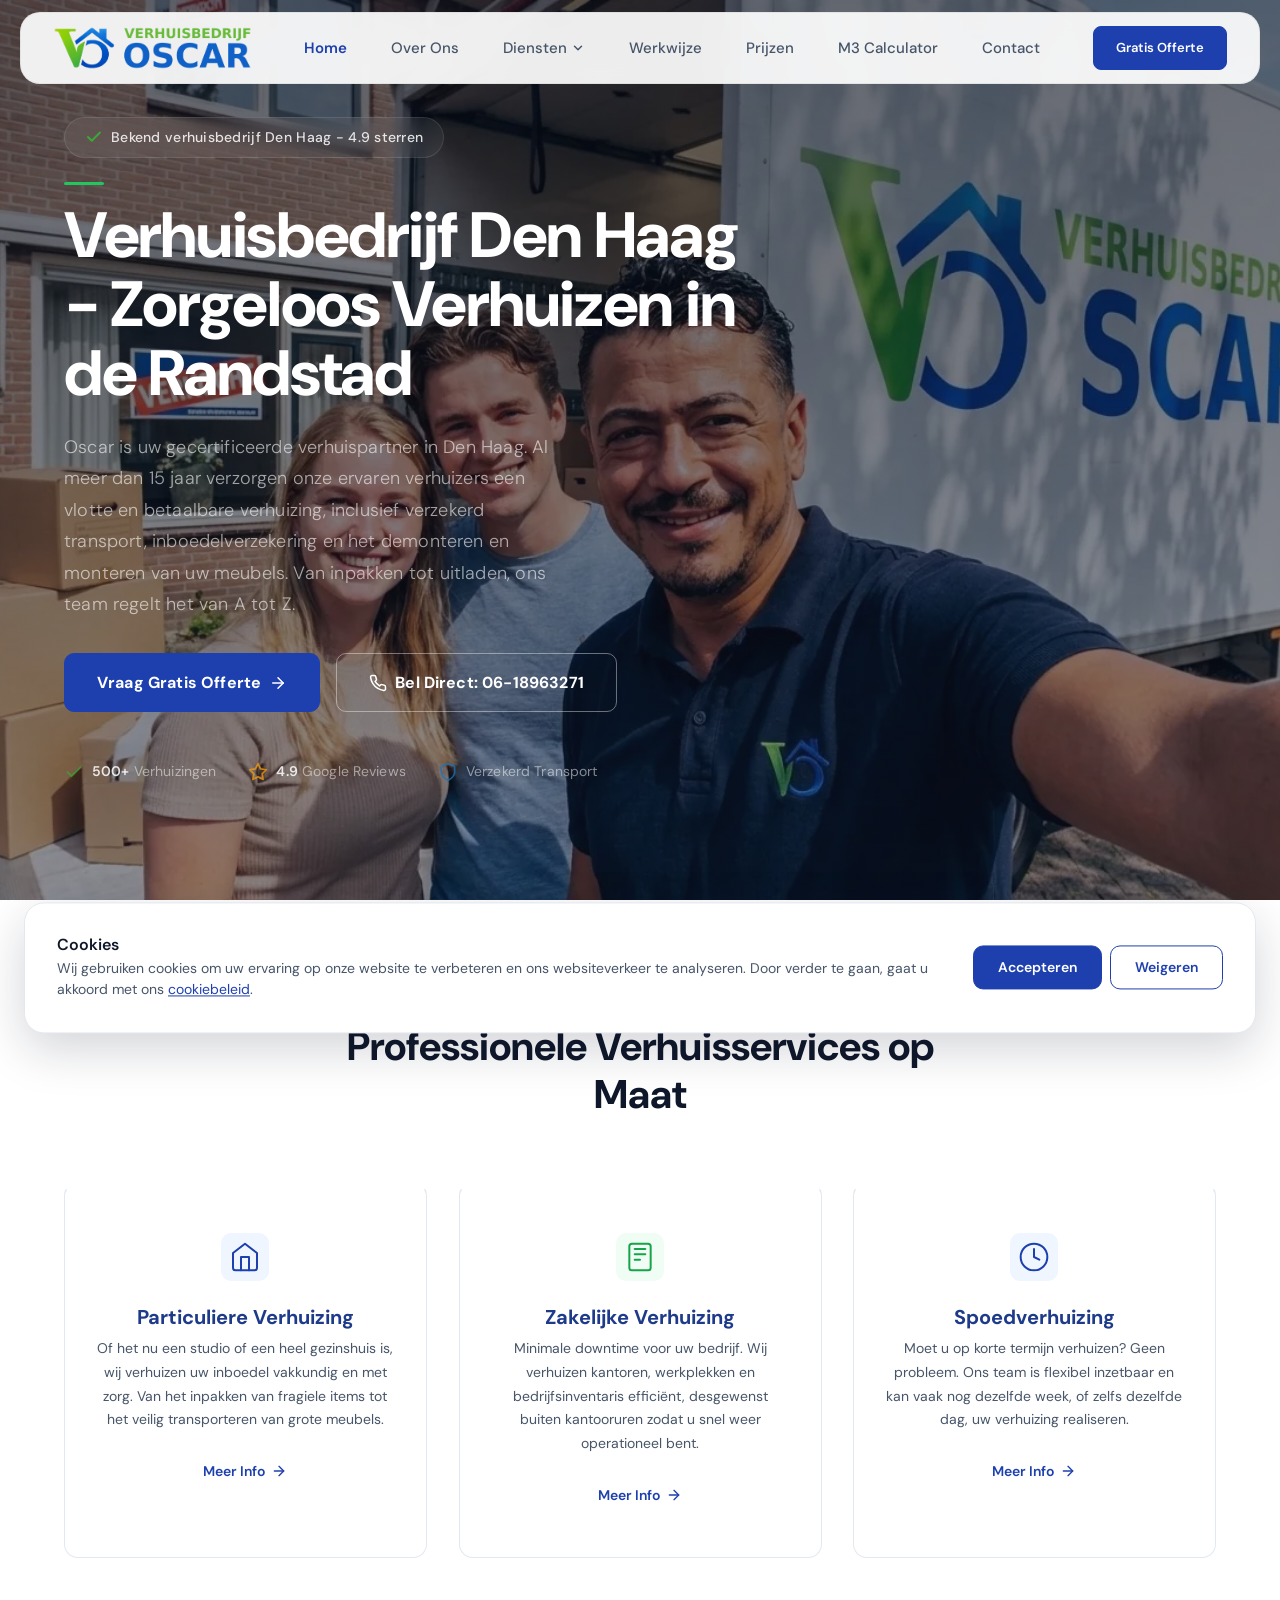
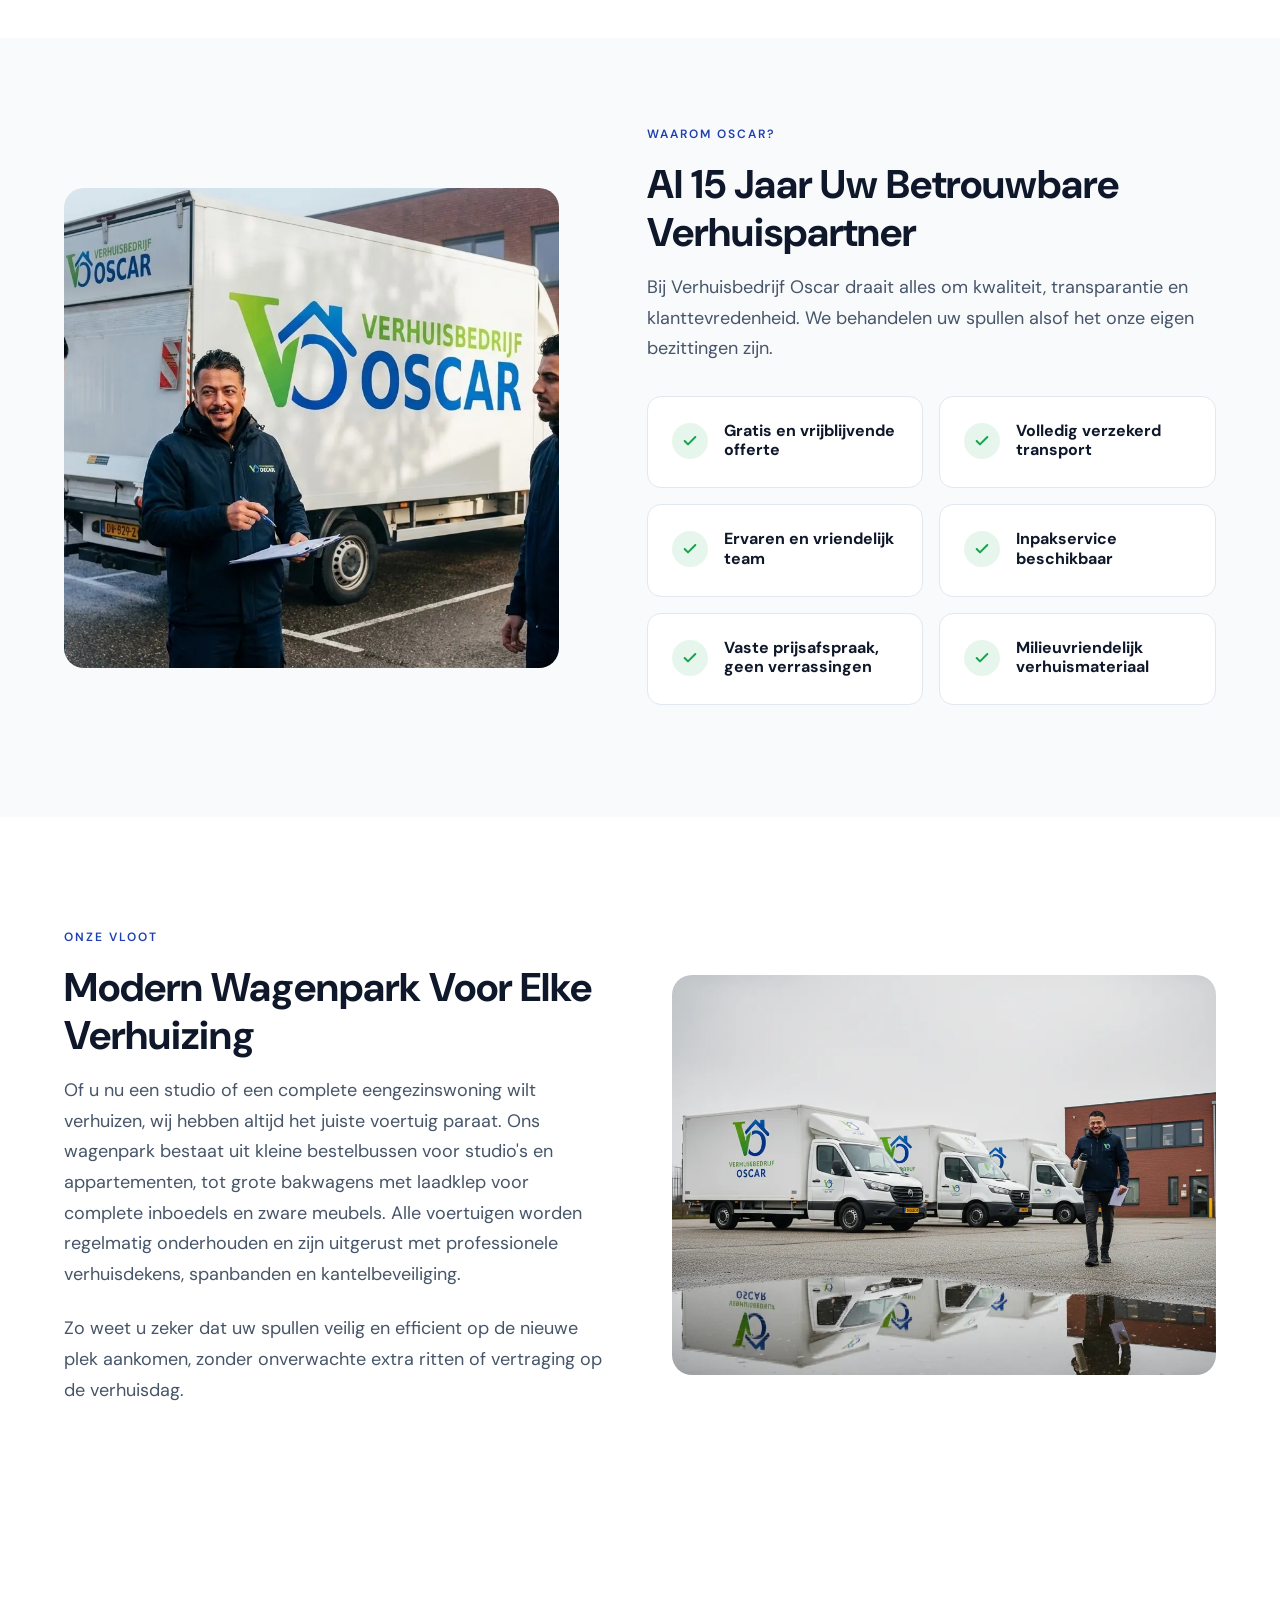
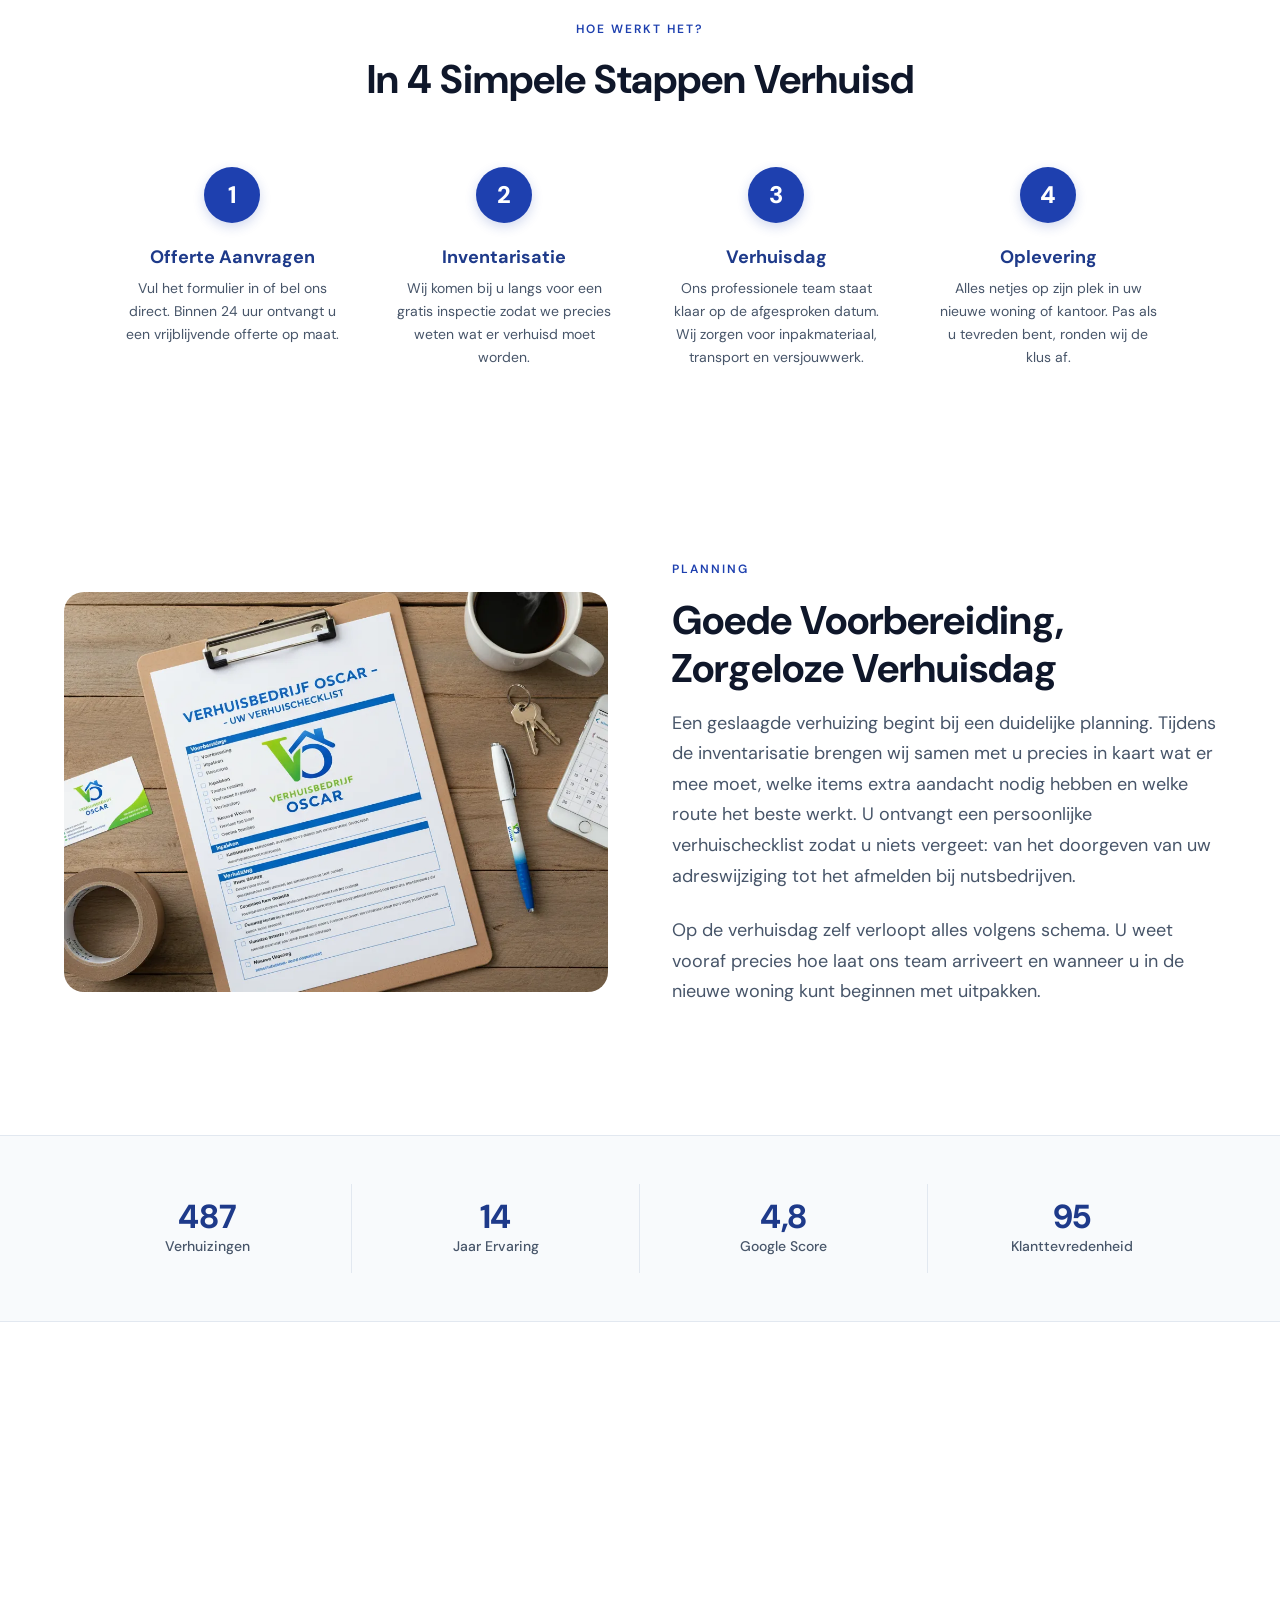
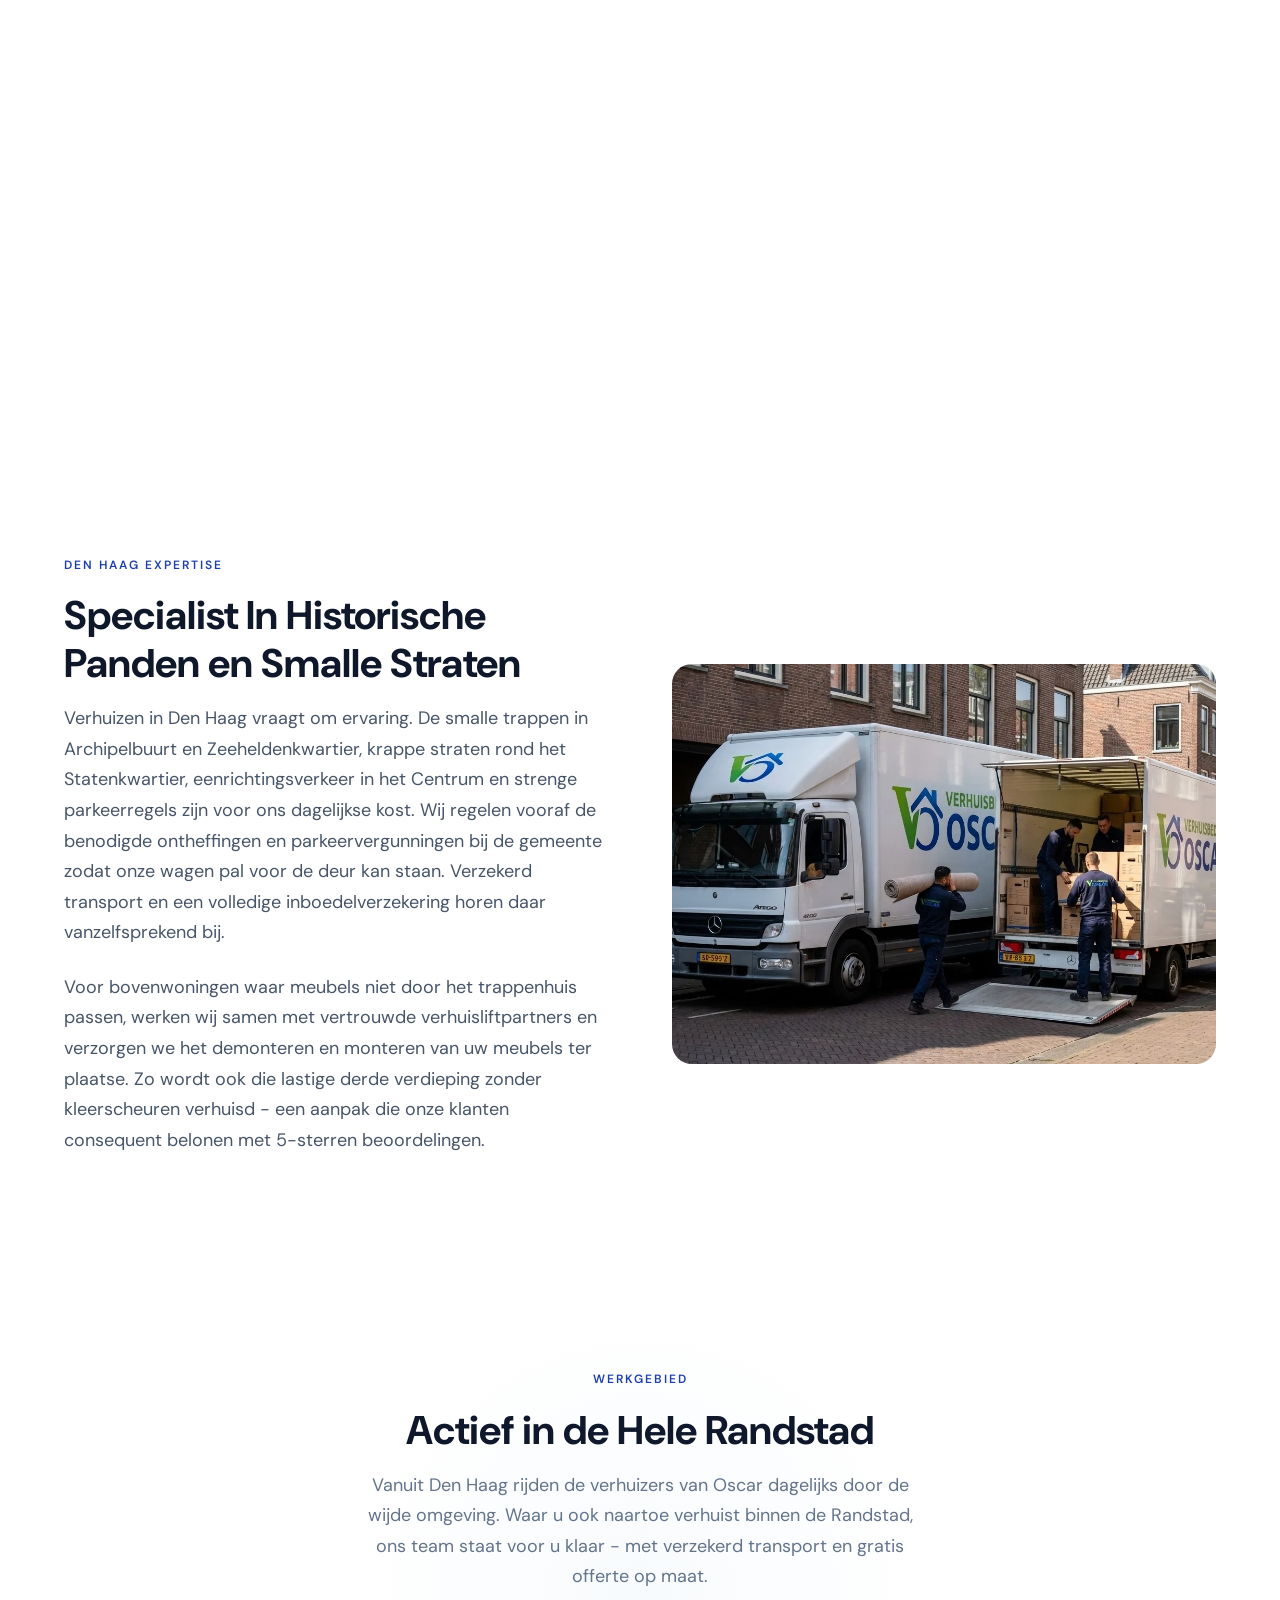
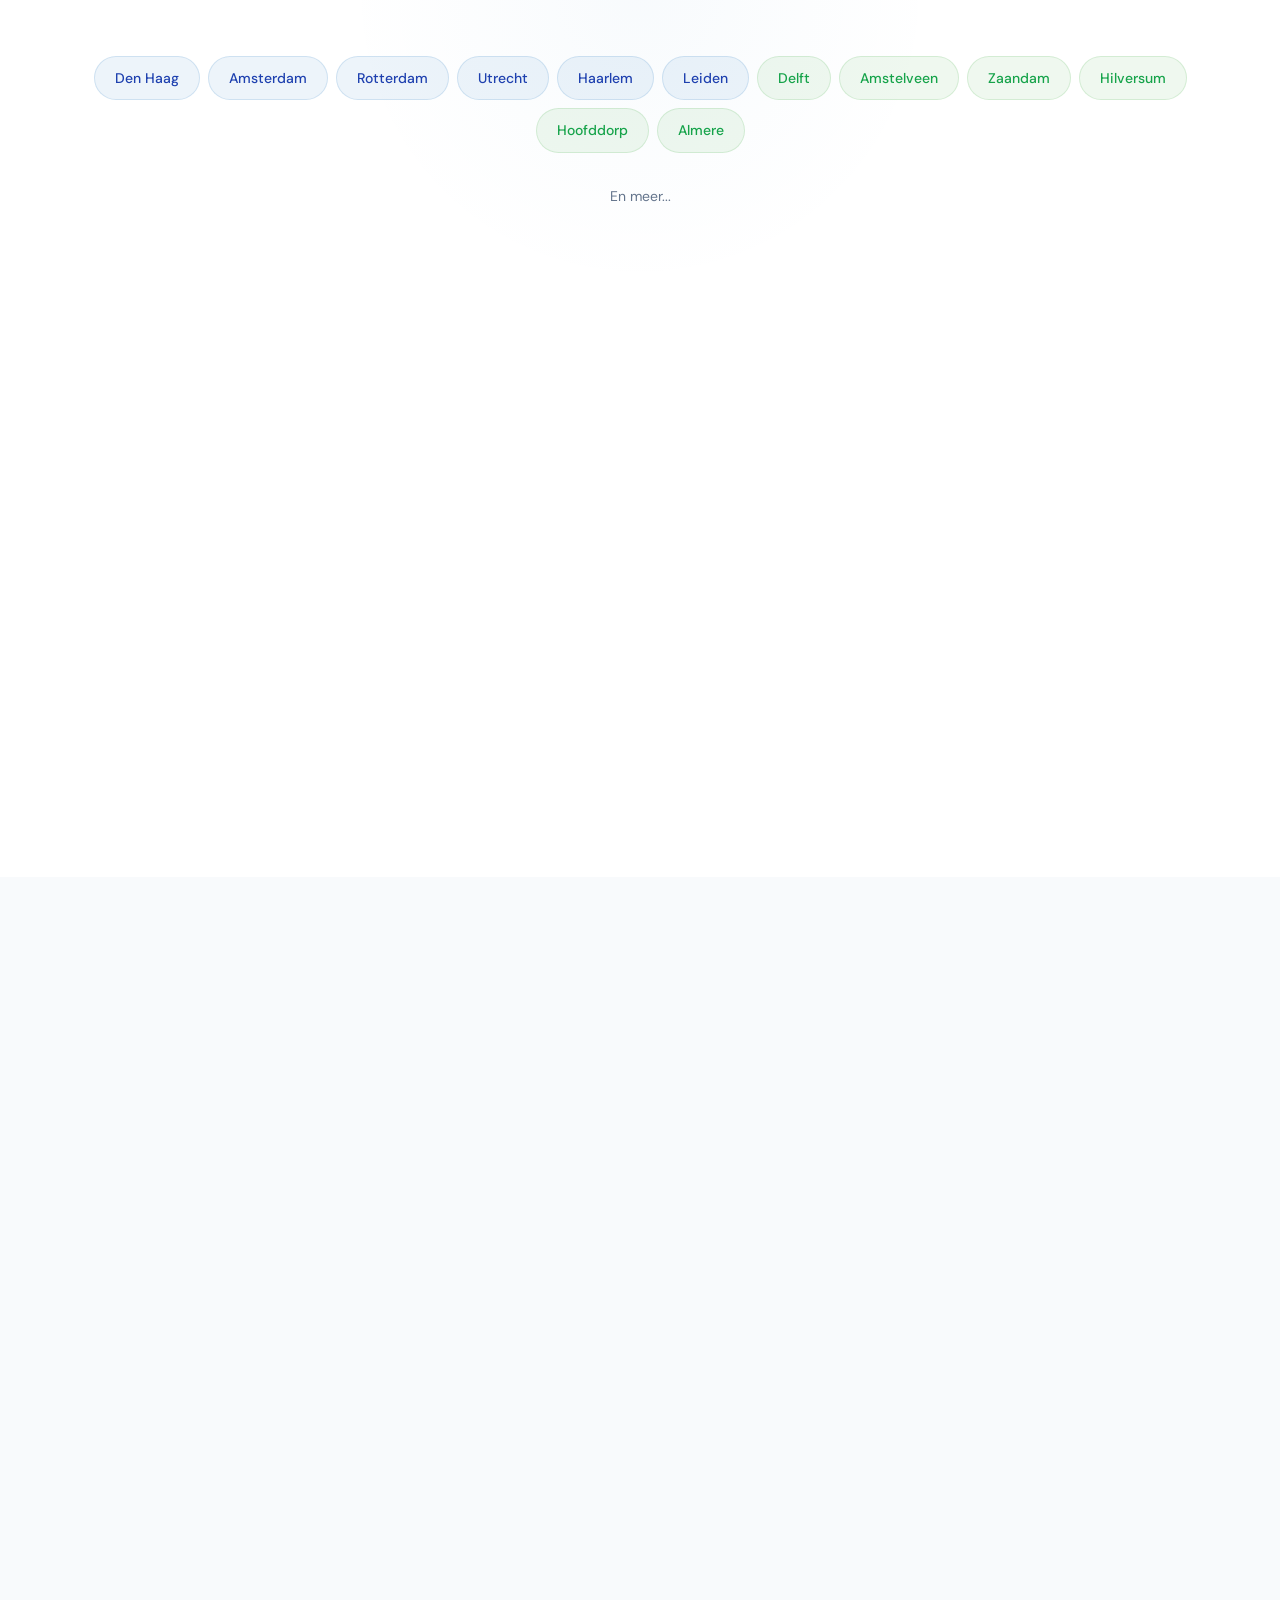
==== commit adfa67f0: "Desktop optimalisatie + full debug fixes - M3 Calculator in navigatie op alle pagina's - Legacy pagi" ====
--- a/index.html
+++ b/index.html
@@ -2,18 +2,18 @@
 <html lang="nl">
 <head>
     <meta charset="UTF-8">
-    <meta name="viewport" content="width=device-width, initial-scale=1.0">
-    <title>Verhuisbedrijf Oscar | Zorgeloos Verhuizen in Amsterdam en de Randstad</title>
-    <meta name="description" content="Verhuisbedrijf Oscar is uw betrouwbare verhuispartner in Amsterdam en de Randstad. Particuliere en zakelijke verhuizingen, inpakservice en spoedverhuizingen. Vraag gratis offerte aan.">
-    <meta name="keywords" content="verhuisbedrijf amsterdam, verhuizen amsterdam, verhuisservice randstad, verhuisbedrijf oscar, verhuizing amsterdam, goedkoop verhuizen, zakelijke verhuizing, inpakservice amsterdam">
+    <meta name="viewport" content="width=device-width, initial-scale=1, viewport-fit=cover">
+    <title>Verhuisbedrijf Den Haag | Oscar - Zorgeloos Verhuizen</title>
+    <meta name="description" content="Verhuisbedrijf Den Haag Oscar: gecertificeerde verhuizers met 4.9 sterren, verzekerd transport, transparante verhuiskosten. Vraag nu gratis offerte aan.">
+    <meta name="keywords" content="verhuisbedrijf den haag, verhuiskosten, verhuisservice randstad, verhuisbedrijf oscar, gratis offerte verhuizing, goedkoop verhuizen, zakelijke verhuizing, inpakservice den haag">
     <meta name="author" content="Verhuisbedrijf Oscar">
     <meta name="robots" content="index, follow">
     <link rel="canonical" href="https://verhuisbedrijfoscar.nl">
 
     <!-- Open Graph -->
     <meta property="og:type" content="website">
-    <meta property="og:title" content="Verhuisbedrijf Oscar | Zorgeloos Verhuizen in Amsterdam">
-    <meta property="og:description" content="Betrouwbaar verhuisbedrijf in Amsterdam en de Randstad. 500+ verhuizingen, 4.9 sterren op Google. Vraag vandaag nog een gratis offerte aan.">
+    <meta property="og:title" content="Verhuisbedrijf Den Haag | Oscar - Zorgeloos Verhuizen">
+    <meta property="og:description" content="Betrouwbaar verhuisbedrijf in Den Haag en de Randstad. 500+ verhuizingen, 4.9 sterren op Google. Vraag vandaag nog een gratis offerte aan.">
     <meta property="og:url" content="https://verhuisbedrijfoscar.nl">
     <meta property="og:site_name" content="Verhuisbedrijf Oscar">
     <meta property="og:locale" content="nl_NL">
@@ -23,18 +23,24 @@
 
     <!-- Twitter Card -->
     <meta name="twitter:card" content="summary_large_image">
-    <meta name="twitter:title" content="Verhuisbedrijf Oscar | Zorgeloos Verhuizen in Amsterdam">
-    <meta name="twitter:description" content="Betrouwbaar verhuisbedrijf in Amsterdam en de Randstad. Vraag vandaag nog een gratis offerte aan.">
+    <meta name="twitter:title" content="Verhuisbedrijf Den Haag | Oscar - Zorgeloos Verhuizen">
+    <meta name="twitter:description" content="Betrouwbaar verhuisbedrijf in Den Haag en de Randstad. Vraag vandaag nog een gratis offerte aan.">
     <meta name="twitter:image" content="https://verhuisbedrijfoscar.nl/images/og-image.jpg">
 
     <!-- Favicon -->
     <link rel="icon" type="image/svg+xml" href="/images/favicon.svg">
     <link rel="icon" type="image/png" sizes="32x32" href="/images/favicon-32x32.png">
+    <link rel="apple-touch-icon" sizes="180x180" href="/images/apple-touch-icon.png">
+    <link rel="manifest" href="/manifest.json">
+    <meta name="theme-color" content="#1B75BB">
 
     <!-- Google Fonts -->
     <link rel="preconnect" href="https://fonts.googleapis.com">
     <link rel="preconnect" href="https://fonts.gstatic.com" crossorigin>
-    <link href="https://fonts.googleapis.com/css2?family=Open+Sans:wght@300;400;500;600;700&family=Poppins:wght@400;500;600;700&display=swap" rel="stylesheet">
+    <link href="https://fonts.googleapis.com/css2?family=DM+Sans:ital,opsz,wght@0,9..40,100..1000;1,9..40,100..1000&display=swap" rel="stylesheet">
+
+    <!-- LCP hero image preload -->
+    <link rel="preload" as="image" href="/images/fotos/28-oscar-selfie-met-klant.webp" fetchpriority="high">
 
     <!-- Critical CSS -->
     <style>
@@ -45,9 +51,12 @@
     </style>
 
     <!-- Main Stylesheet (synchronous) -->
-    <link rel="stylesheet" href="css/style.css">
+    <link rel="stylesheet" href="/css/style.css">
 </head>
 <body>
+
+    <!-- Skip to main content (WCAG 2.4.1 Bypass Blocks) -->
+    <a href="#main-content" class="skip-link">Direct naar hoofdinhoud</a>
 
     <!-- Cookie Banner -->
     <div id="cookie-banner" class="cookie-banner" role="dialog" aria-label="Cookiemelding" aria-hidden="false">
@@ -65,19 +74,55 @@
     <header class="header" id="header" role="banner">
         <div class="header__inner">
             <a href="/" class="header__logo" aria-label="Verhuisbedrijf Oscar - Terug naar homepagina">
-                <img src="/images/logo.png" alt="Verhuisbedrijf Oscar" width="220" height="65" style="height:65px;width:auto;object-fit:contain;">
+                <img src="/images/logo-horizontaal.png" alt="Verhuisbedrijf Oscar" width="200" height="52">
             </a>
 
             <nav class="header__nav" aria-label="Hoofdnavigatie">
-                <a href="#home" class="header__nav-link active">Home</a>
-                <a href="#diensten" class="header__nav-link">Diensten</a>
-                <a href="#werkwijze" class="header__nav-link">Werkwijze</a>
-                <a href="#over-ons" class="header__nav-link">Over Ons</a>
-                <a href="#contact" class="header__nav-link">Contact</a>
+                <a href="/" class="header__nav-link active">Home</a>
+                <a href="/over-ons" class="header__nav-link">Over Ons</a>
+                <div class="header__nav-dropdown">
+                    <button type="button" class="header__nav-link--has-dropdown" aria-expanded="false" aria-haspopup="true">
+                        Diensten
+                        <svg class="dropdown-chevron" xmlns="http://www.w3.org/2000/svg" width="14" height="14" viewBox="0 0 24 24" fill="none" stroke="currentColor" stroke-width="2.5" stroke-linecap="round" stroke-linejoin="round" aria-hidden="true"><polyline points="6 9 12 15 18 9"/></svg>
+                    </button>
+                    <div class="header__dropdown-menu">
+                        <a href="/particuliere-verhuizing" class="header__dropdown-link">
+                            <div class="dropdown-icon">
+                                <svg xmlns="http://www.w3.org/2000/svg" width="20" height="20" viewBox="0 0 24 24" fill="none" stroke="currentColor" stroke-width="1.5" stroke-linecap="round" stroke-linejoin="round" aria-hidden="true"><path d="M3 9l9-7 9 7v11a2 2 0 0 1-2 2H5a2 2 0 0 1-2-2z"/><polyline points="9 22 9 12 15 12 15 22"/></svg>
+                            </div>
+                            <div class="header__dropdown-link-text">
+                                <span>Particuliere Verhuizing</span>
+                                <small>Woning- en inboedelverhuizing</small>
+                            </div>
+                        </a>
+                        <a href="/zakelijke-verhuizing" class="header__dropdown-link">
+                            <div class="dropdown-icon">
+                                <svg xmlns="http://www.w3.org/2000/svg" width="20" height="20" viewBox="0 0 24 24" fill="none" stroke="currentColor" stroke-width="1.5" stroke-linecap="round" stroke-linejoin="round" aria-hidden="true"><rect x="4" y="2" width="16" height="20" rx="2" ry="2"/><line x1="8" y1="6" x2="16" y2="6"/><line x1="8" y1="10" x2="16" y2="10"/><line x1="8" y1="14" x2="12" y2="14"/></svg>
+                            </div>
+                            <div class="header__dropdown-link-text">
+                                <span>Zakelijke Verhuizing</span>
+                                <small>Kantoor- en bedrijfsverhuizing</small>
+                            </div>
+                        </a>
+                        <a href="/spoedverhuizing" class="header__dropdown-link">
+                            <div class="dropdown-icon">
+                                <svg xmlns="http://www.w3.org/2000/svg" width="20" height="20" viewBox="0 0 24 24" fill="none" stroke="currentColor" stroke-width="1.5" stroke-linecap="round" stroke-linejoin="round" aria-hidden="true"><circle cx="12" cy="12" r="10"/><polyline points="12 6 12 12 16 14"/></svg>
+                            </div>
+                            <div class="header__dropdown-link-text">
+                                <span>Spoedverhuizing</span>
+                                <small>Snel en flexibel verhuizen</small>
+                            </div>
+                        </a>
+                    </div>
+                </div>
+                <a href="/werkwijze" class="header__nav-link">Werkwijze</a>
+                <a href="/prijs" class="header__nav-link">Prijzen</a>
+                <a href="/m3-calculator" class="header__nav-link">M3 Calculator</a>
+                <a href="/contact" class="header__nav-link">Contact</a>
             </nav>
 
             <div class="header__cta">
-                <a href="#offerte-form" class="btn btn-primary">Gratis Offerte</a>
+                <a href="/contact#contact-form" class="btn btn-primary">Gratis Offerte</a>
             </div>
 
             <div class="header__hamburger" id="hamburger-btn" role="button" tabindex="0" aria-label="Menu openen" aria-expanded="false" aria-controls="mobile-nav">
@@ -89,22 +134,29 @@
 
         <!-- Mobile Nav Overlay -->
         <div class="mobile-nav" id="mobile-nav" aria-hidden="true" role="dialog" aria-label="Mobiel navigatiemenu">
-            <a href="#home" class="mobile-nav__link">Home</a>
-            <a href="#diensten" class="mobile-nav__link">Diensten</a>
-            <a href="#werkwijze" class="mobile-nav__link">Werkwijze</a>
-            <a href="#over-ons" class="mobile-nav__link">Over Ons</a>
-            <a href="#contact" class="mobile-nav__link">Contact</a>
+            <a href="/" class="mobile-nav__link">Home</a>
+            <a href="/over-ons" class="mobile-nav__link">Over Ons</a>
+            <div class="mobile-nav__group">
+                <span class="mobile-nav__group-title">Diensten</span>
+                <a href="/particuliere-verhuizing" class="mobile-nav__link mobile-nav__link--sub">Particuliere Verhuizing</a>
+                <a href="/zakelijke-verhuizing" class="mobile-nav__link mobile-nav__link--sub">Zakelijke Verhuizing</a>
+                <a href="/spoedverhuizing" class="mobile-nav__link mobile-nav__link--sub">Spoedverhuizing</a>
+            </div>
+            <a href="/werkwijze" class="mobile-nav__link">Werkwijze</a>
+            <a href="/prijs" class="mobile-nav__link">Prijzen</a>
+            <a href="/m3-calculator" class="mobile-nav__link">M3 Calculator</a>
+            <a href="/contact" class="mobile-nav__link">Contact</a>
             <div class="mobile-nav__cta">
-                <a href="#offerte-form" class="btn btn-primary btn-large">Gratis Offerte Aanvragen</a>
-                <a href="tel:0208904567" class="mobile-nav__phone">
+                <a href="/contact#contact-form" class="btn btn-primary btn-large">Gratis Offerte Aanvragen</a>
+                <a href="tel:0618963271" class="mobile-nav__phone">
                     <svg xmlns="http://www.w3.org/2000/svg" width="20" height="20" viewBox="0 0 24 24" fill="none" stroke="currentColor" stroke-width="2" stroke-linecap="round" stroke-linejoin="round" aria-hidden="true"><path d="M22 16.92v3a2 2 0 0 1-2.18 2 19.79 19.79 0 0 1-8.63-3.07 19.5 19.5 0 0 1-6-6 19.79 19.79 0 0 1-3.07-8.67A2 2 0 0 1 4.11 2h3a2 2 0 0 1 2 1.72 12.84 12.84 0 0 0 .7 2.81 2 2 0 0 1-.45 2.11L8.09 9.91a16 16 0 0 0 6 6l1.27-1.27a2 2 0 0 1 2.11-.45 12.84 12.84 0 0 0 2.81.7A2 2 0 0 1 22 16.92z"/></svg>
-                    020-8904567
+                    06-18963271
                 </a>
             </div>
         </div>
     </header>
 
-    <main id="home">
+    <main id="main-content" tabindex="-1">
 
         <!-- Hero Section -->
         <section class="hero" aria-labelledby="hero-heading">
@@ -113,21 +165,21 @@
                     <div class="hero__content">
                         <span class="hero__badge">
                             <svg xmlns="http://www.w3.org/2000/svg" width="18" height="18" viewBox="0 0 24 24" fill="none" stroke="#3AAA35" stroke-width="2.5" stroke-linecap="round" stroke-linejoin="round" aria-hidden="true"><polyline points="20 6 9 17 4 12"/></svg>
-                            Erkend verhuisbedrijf Amsterdam
+                            Bekend verhuisbedrijf Den Haag - 4.9 sterren
                         </span>
 
-                        <h1 class="hero__title" id="hero-heading">Zorgeloos Verhuizen in Amsterdam en de Randstad</h1>
-
-                        <p class="hero__subtitle">Verhuisbedrijf Oscar staat al meer dan 15 jaar klaar voor een vlotte en betaalbare verhuizing. Van inpakken tot uitladen, wij regelen het van A tot Z zodat u nergens naar om hoeft te kijken.</p>
+                        <h1 class="hero__title" id="hero-heading">Verhuisbedrijf Den Haag - Zorgeloos Verhuizen in de Randstad</h1>
+
+                        <p class="hero__subtitle">Oscar is uw gecertificeerde verhuispartner in Den Haag. Al meer dan 15 jaar verzorgen onze ervaren verhuizers een vlotte en betaalbare verhuizing, inclusief verzekerd transport, inboedelverzekering en het demonteren en monteren van uw meubels. Van inpakken tot uitladen, ons team regelt het van A tot Z.</p>
 
                         <div class="hero__buttons">
-                            <a href="#offerte-form" class="btn btn-primary btn-large">
+                            <a href="/contact#contact-form" class="btn btn-primary btn-large">
                                 Vraag Gratis Offerte
                                 <svg xmlns="http://www.w3.org/2000/svg" width="18" height="18" viewBox="0 0 24 24" fill="none" stroke="currentColor" stroke-width="2" stroke-linecap="round" stroke-linejoin="round" aria-hidden="true"><line x1="5" y1="12" x2="19" y2="12"/><polyline points="12 5 19 12 12 19"/></svg>
                             </a>
-                            <a href="tel:0208904567" class="btn btn-outline-white">
+                            <a href="tel:0618963271" class="btn btn-outline-white">
                                 <svg xmlns="http://www.w3.org/2000/svg" width="18" height="18" viewBox="0 0 24 24" fill="none" stroke="currentColor" stroke-width="2" stroke-linecap="round" stroke-linejoin="round" aria-hidden="true"><path d="M22 16.92v3a2 2 0 0 1-2.18 2 19.79 19.79 0 0 1-8.63-3.07 19.5 19.5 0 0 1-6-6 19.79 19.79 0 0 1-3.07-8.67A2 2 0 0 1 4.11 2h3a2 2 0 0 1 2 1.72 12.84 12.84 0 0 0 .7 2.81 2 2 0 0 1-.45 2.11L8.09 9.91a16 16 0 0 0 6 6l1.27-1.27a2 2 0 0 1 2.11-.45 12.84 12.84 0 0 0 2.81.7A2 2 0 0 1 22 16.92z"/></svg>
-                                Bel Direct: 020-8904567
+                                Bel Direct: 06-18963271
                             </a>
                         </div>
 
@@ -147,67 +199,6 @@
                         </div>
                     </div>
 
-                    <div class="hero__form-wrapper">
-                        <div class="hero__form-decoration" aria-hidden="true"></div>
-                        <div class="hero__form-card">
-                            <h2 class="hero__form-title">Ontvang Gratis Offerte</h2>
-                            <p class="hero__form-subtitle">Binnen 24 uur een reactie</p>
-                            <form id="offerte-form" class="hero__form" action="https://api.web3forms.com/submit" method="POST" novalidate>
-                                <input type="hidden" name="access_key" value="YOUR_ACCESS_KEY_HERE">
-                                <input type="hidden" name="subject" value="Nieuwe Offerte Aanvraag - Verhuisbedrijf Oscar">
-                                <input type="hidden" name="from_name" value="Verhuisbedrijf Oscar Website">
-                                <input type="hidden" name="redirect" value="https://verhuisbedrijfoscar.nl/bedankt">
-                                <!-- Honeypot spam protection -->
-                                <input type="checkbox" name="botcheck" class="hidden" style="display:none" tabindex="-1" autocomplete="off">
-
-                                <div class="form-group">
-                                    <label class="form-label" for="naam">Naam <span aria-hidden="true">*</span></label>
-                                    <input type="text" id="naam" name="naam" class="form-input" placeholder="Uw volledige naam" required autocomplete="name">
-                                </div>
-
-                                <div class="form-group">
-                                    <label class="form-label" for="email">E-mailadres <span aria-hidden="true">*</span></label>
-                                    <input type="email" id="email" name="email" class="form-input" placeholder="uw@email.nl" required autocomplete="email">
-                                </div>
-
-                                <div class="form-group">
-                                    <label class="form-label" for="telefoon">Telefoon <span aria-hidden="true">*</span></label>
-                                    <input type="tel" id="telefoon" name="telefoon" class="form-input" placeholder="06 12345678" required autocomplete="tel">
-                                </div>
-
-                                <div style="display:grid;grid-template-columns:1fr 1fr;gap:16px">
-                                    <div class="form-group">
-                                        <label class="form-label" for="van-postcode">Van Postcode</label>
-                                        <input type="text" id="van-postcode" name="van_postcode" class="form-input" placeholder="1015 AA" autocomplete="postal-code">
-                                    </div>
-                                    <div class="form-group">
-                                        <label class="form-label" for="naar-postcode">Naar Postcode</label>
-                                        <input type="text" id="naar-postcode" name="naar_postcode" class="form-input" placeholder="1017 BB">
-                                    </div>
-                                </div>
-
-                                <div class="form-group">
-                                    <label class="form-label" for="verhuisdatum">Verhuisdatum</label>
-                                    <input type="date" id="verhuisdatum" name="verhuisdatum" class="form-input">
-                                </div>
-
-                                <div class="form-group">
-                                    <label class="form-label" for="omschrijving">Omschrijving</label>
-                                    <textarea id="omschrijving" name="omschrijving" class="form-textarea" rows="3" placeholder="Beschrijf kort uw verhuizing (bijv. aantal kamers, bijzondere items)"></textarea>
-                                </div>
-
-                                <div class="form-group form-check">
-                                    <input type="checkbox" id="privacy-akkoord" name="privacy_akkoord" required>
-                                    <label for="privacy-akkoord">Ik ga akkoord met het <a href="/privacy" target="_blank" rel="noopener">privacybeleid</a> <span aria-hidden="true">*</span></label>
-                                </div>
-
-                                <button type="submit" class="btn btn-primary btn-block">
-                                    Verstuur Aanvraag
-                                    <svg xmlns="http://www.w3.org/2000/svg" width="18" height="18" viewBox="0 0 24 24" fill="none" stroke="currentColor" stroke-width="2" stroke-linecap="round" stroke-linejoin="round" aria-hidden="true"><line x1="22" y1="2" x2="11" y2="13"/><polygon points="22 2 15 22 11 13 2 9 22 2"/></svg>
-                                </button>
-                            </form>
-                        </div>
-                    </div>
                 </div>
             </div>
         </section>
@@ -230,7 +221,7 @@
                         </div>
                         <h3 class="service-card__title">Particuliere Verhuizing</h3>
                         <p class="service-card__text">Of het nu een studio of een heel gezinshuis is, wij verhuizen uw inboedel vakkundig en met zorg. Van het inpakken van fragiele items tot het veilig transporteren van grote meubels.</p>
-                        <a href="#contact" class="service-card__link">
+                        <a href="/particuliere-verhuizing" class="service-card__link">
                             Meer Info
                             <svg xmlns="http://www.w3.org/2000/svg" width="16" height="16" viewBox="0 0 24 24" fill="none" stroke="currentColor" stroke-width="2" stroke-linecap="round" stroke-linejoin="round" aria-hidden="true"><line x1="5" y1="12" x2="19" y2="12"/><polyline points="12 5 19 12 12 19"/></svg>
                         </a>
@@ -247,7 +238,7 @@
                         </div>
                         <h3 class="service-card__title">Zakelijke Verhuizing</h3>
                         <p class="service-card__text">Minimale downtime voor uw bedrijf. Wij verhuizen kantoren, werkplekken en bedrijfsinventaris effici&#235;nt, desgewenst buiten kantooruren zodat u snel weer operationeel bent.</p>
-                        <a href="#contact" class="service-card__link">
+                        <a href="/zakelijke-verhuizing" class="service-card__link">
                             Meer Info
                             <svg xmlns="http://www.w3.org/2000/svg" width="16" height="16" viewBox="0 0 24 24" fill="none" stroke="currentColor" stroke-width="2" stroke-linecap="round" stroke-linejoin="round" aria-hidden="true"><line x1="5" y1="12" x2="19" y2="12"/><polyline points="12 5 19 12 12 19"/></svg>
                         </a>
@@ -262,7 +253,7 @@
                         </div>
                         <h3 class="service-card__title">Spoedverhuizing</h3>
                         <p class="service-card__text">Moet u op korte termijn verhuizen? Geen probleem. Ons team is flexibel inzetbaar en kan vaak nog dezelfde week, of zelfs dezelfde dag, uw verhuizing realiseren.</p>
-                        <a href="#contact" class="service-card__link">
+                        <a href="/spoedverhuizing" class="service-card__link">
                             Meer Info
                             <svg xmlns="http://www.w3.org/2000/svg" width="16" height="16" viewBox="0 0 24 24" fill="none" stroke="currentColor" stroke-width="2" stroke-linecap="round" stroke-linejoin="round" aria-hidden="true"><line x1="5" y1="12" x2="19" y2="12"/><polyline points="12 5 19 12 12 19"/></svg>
                         </a>
@@ -277,7 +268,7 @@
                 <div class="why-oscar__grid">
                     <div class="why-oscar__image">
                         <div class="why-oscar__image-wrapper" role="img" aria-label="Verhuisteam van Verhuisbedrijf Oscar aan het werk">
-                            <img src="/images/why-oscar-photo.jpg" alt="Verhuisteam van Verhuisbedrijf Oscar aan het werk" width="560" height="480" loading="lazy">
+                            <img src="/images/fotos/24-oscar-team-briefing.webp" alt="Verhuisteam van Verhuisbedrijf Oscar aan het werk" width="560" height="480" loading="lazy" decoding="async">
                         </div>
                     </div>
                     <div class="why-oscar__content">
@@ -339,6 +330,23 @@
             </div>
         </section>
 
+        <!-- Fleet / Equipment Section -->
+        <section class="section-padding" aria-labelledby="vloot-heading">
+            <div class="container">
+                <div class="about-block about-block--reversed">
+                    <div class="about-block__image">
+                        <img src="/images/fotos/33-depot-fleet.webp" alt="Verhuiswagens van Verhuisbedrijf Oscar op het depot in Den Haag" width="600" height="400" loading="lazy" decoding="async">
+                    </div>
+                    <div class="about-block__content">
+                        <span class="section-tag">Onze Vloot</span>
+                        <h2 id="vloot-heading">Modern Wagenpark Voor Elke Verhuizing</h2>
+                        <p>Of u nu een studio of een complete eengezinswoning wilt verhuizen, wij hebben altijd het juiste voertuig paraat. Ons wagenpark bestaat uit kleine bestelbussen voor studio's en appartementen, tot grote bakwagens met laadklep voor complete inboedels en zware meubels. Alle voertuigen worden regelmatig onderhouden en zijn uitgerust met professionele verhuisdekens, spanbanden en kantelbeveiliging.</p>
+                        <p>Zo weet u zeker dat uw spullen veilig en efficient op de nieuwe plek aankomen, zonder onverwachte extra ritten of vertraging op de verhuisdag.</p>
+                    </div>
+                </div>
+            </div>
+        </section>
+
         <!-- Process Section -->
         <section class="process section-padding" id="werkwijze" aria-labelledby="werkwijze-heading">
             <div class="container">
@@ -380,6 +388,23 @@
             </div>
         </section>
 
+        <!-- Planning / Checklist Section -->
+        <section class="section-padding" aria-labelledby="planning-heading">
+            <div class="container">
+                <div class="about-block">
+                    <div class="about-block__image">
+                        <img src="/images/fotos/22-moving-checklist.webp" alt="Verhuischecklist en planning door Verhuisbedrijf Oscar" width="600" height="400" loading="lazy" decoding="async">
+                    </div>
+                    <div class="about-block__content">
+                        <span class="section-tag">Planning</span>
+                        <h2 id="planning-heading">Goede Voorbereiding, Zorgeloze Verhuisdag</h2>
+                        <p>Een geslaagde verhuizing begint bij een duidelijke planning. Tijdens de inventarisatie brengen wij samen met u precies in kaart wat er mee moet, welke items extra aandacht nodig hebben en welke route het beste werkt. U ontvangt een persoonlijke verhuischecklist zodat u niets vergeet: van het doorgeven van uw adreswijziging tot het afmelden bij nutsbedrijven.</p>
+                        <p>Op de verhuisdag zelf verloopt alles volgens schema. U weet vooraf precies hoe laat ons team arriveert en wanneer u in de nieuwe woning kunt beginnen met uitpakken.</p>
+                    </div>
+                </div>
+            </div>
+        </section>
+
         <!-- Stats Bar -->
         <section class="stats section-padding" aria-label="Bedrijfscijfers">
             <div class="container">
@@ -423,13 +448,13 @@
                         </div>
                         <svg class="testimonial-card__quote-icon" xmlns="http://www.w3.org/2000/svg" width="32" height="32" viewBox="0 0 24 24" fill="none" stroke="currentColor" stroke-width="1" stroke-linecap="round" stroke-linejoin="round" aria-hidden="true"><path d="M3 21c3 0 7-1 7-8V5c0-1.25-.756-2.017-2-2H4c-1.25 0-2 .75-2 1.972V11c0 1.25.75 2 2 2 1 0 1 0 1 1v1c0 1-1 2-2 2s-1 .008-1 1.031V21z"/><path d="M15 21c3 0 7-1 7-8V5c0-1.25-.757-2.017-2-2h-4c-1.25 0-2 .75-2 1.972V11c0 1.25.75 2 2 2h.75c0 2.25.25 4-2.75 4v3c0 1 0 1 1 1z"/></svg>
                         <blockquote class="testimonial-card__text">
-                            <p>Oscar en zijn team hebben ons fantastisch geholpen met onze verhuizing naar Amsterdam-Zuid. Alles was perfect geregeld!</p>
+                            <p>Oscar en zijn team hebben ons fantastisch geholpen met onze verhuizing naar Den Haag-Scheveningen. Alles was perfect geregeld en ook via WhatsApp snel bereikbaar!</p>
                         </blockquote>
                         <div class="testimonial-card__author">
                             <div class="testimonial-card__avatar-placeholder" aria-hidden="true">M</div>
                             <div>
                                 <div class="testimonial-card__name">Maria de Vries</div>
-                                <div class="testimonial-card__location">Amsterdam</div>
+                                <div class="testimonial-card__location">Den Haag</div>
                             </div>
                         </div>
                     </article>
@@ -479,19 +504,36 @@
             </div>
         </section>
 
+        <!-- Den Haag Expertise Section -->
+        <section class="section-padding" aria-labelledby="denhaag-heading">
+            <div class="container">
+                <div class="about-block about-block--reversed">
+                    <div class="about-block__image">
+                        <img src="/images/fotos/15-twee-trucks-zij-aan-zij.webp" alt="Twee verhuiswagens van Verhuisbedrijf Oscar in een smalle straat in Den Haag" width="600" height="400" loading="lazy" decoding="async">
+                    </div>
+                    <div class="about-block__content">
+                        <span class="section-tag">Den Haag Expertise</span>
+                        <h2 id="denhaag-heading">Specialist In Historische Panden en Smalle Straten</h2>
+                        <p>Verhuizen in Den Haag vraagt om ervaring. De smalle trappen in Archipelbuurt en Zeeheldenkwartier, krappe straten rond het Statenkwartier, eenrichtingsverkeer in het Centrum en strenge parkeerregels zijn voor ons dagelijkse kost. Wij regelen vooraf de benodigde ontheffingen en parkeervergunningen bij de gemeente zodat onze wagen pal voor de deur kan staan. Verzekerd transport en een volledige inboedelverzekering horen daar vanzelfsprekend bij.</p>
+                        <p>Voor bovenwoningen waar meubels niet door het trappenhuis passen, werken wij samen met vertrouwde verhuisliftpartners en verzorgen we het demonteren en monteren van uw meubels ter plaatse. Zo wordt ook die lastige derde verdieping zonder kleerscheuren verhuisd - een aanpak die onze klanten consequent belonen met 5-sterren beoordelingen.</p>
+                    </div>
+                </div>
+            </div>
+        </section>
+
         <!-- Coverage Area Section -->
         <section class="coverage section-padding" aria-labelledby="werkgebied-heading">
             <div class="container">
                 <div class="section-header">
                     <span class="section-tag">Werkgebied</span>
                     <h2 id="werkgebied-heading">Actief in de Hele Randstad</h2>
-                    <p>Verhuisbedrijf Oscar is actief in Amsterdam en de wijde omgeving. Waar u ook naartoe verhuist binnen de Randstad, wij staan voor u klaar.</p>
+                    <p>Vanuit Den Haag rijden de verhuizers van Oscar dagelijks door de wijde omgeving. Waar u ook naartoe verhuist binnen de Randstad, ons team staat voor u klaar - met verzekerd transport en gratis offerte op maat.</p>
                 </div>
 
                 <div class="coverage__grid">
+                    <span class="coverage__tag coverage__tag--randstad">Den Haag</span>
                     <span class="coverage__tag coverage__tag--randstad">Amsterdam</span>
                     <span class="coverage__tag coverage__tag--randstad">Rotterdam</span>
-                    <span class="coverage__tag coverage__tag--randstad">Den Haag</span>
                     <span class="coverage__tag coverage__tag--randstad">Utrecht</span>
                     <span class="coverage__tag coverage__tag--randstad">Haarlem</span>
                     <span class="coverage__tag coverage__tag--randstad">Leiden</span>
@@ -514,29 +556,34 @@
                     <h2 id="gallery-heading">Verhuisbedrijf Oscar in Actie</h2>
                 </div>
 
-                <div class="gallery__grid">
-                    <div class="gallery__item">
-                        <img src="/images/photo-gallery-1.jpg" alt="Verhuiswagen van Verhuisbedrijf Oscar voor een woning in Amsterdam" width="600" height="500" loading="lazy">
-                        <div class="gallery__overlay">
-                            <div class="gallery__overlay-icon">
-                                <svg xmlns="http://www.w3.org/2000/svg" width="24" height="24" viewBox="0 0 24 24" fill="none" stroke="currentColor" stroke-width="2" stroke-linecap="round" stroke-linejoin="round" aria-hidden="true"><circle cx="11" cy="11" r="8"/><line x1="21" y1="21" x2="16.65" y2="16.65"/></svg>
-                            </div>
-                        </div>
-                    </div>
-                    <div class="gallery__item">
-                        <img src="/images/photo-gallery-2.jpg" alt="Team van Verhuisbedrijf Oscar bij het inpakken van een kantoor" width="600" height="250" loading="lazy">
-                        <div class="gallery__overlay">
-                            <div class="gallery__overlay-icon">
-                                <svg xmlns="http://www.w3.org/2000/svg" width="24" height="24" viewBox="0 0 24 24" fill="none" stroke="currentColor" stroke-width="2" stroke-linecap="round" stroke-linejoin="round" aria-hidden="true"><circle cx="11" cy="11" r="8"/><line x1="21" y1="21" x2="16.65" y2="16.65"/></svg>
-                            </div>
-                        </div>
-                    </div>
-                    <div class="gallery__item">
-                        <img src="/images/photo-gallery-3.jpg" alt="Verhuisteam met inpakmateriaal en verhuisdozen" width="600" height="250" loading="lazy">
-                        <div class="gallery__overlay">
-                            <div class="gallery__overlay-icon">
-                                <svg xmlns="http://www.w3.org/2000/svg" width="24" height="24" viewBox="0 0 24 24" fill="none" stroke="currentColor" stroke-width="2" stroke-linecap="round" stroke-linejoin="round" aria-hidden="true"><circle cx="11" cy="11" r="8"/><line x1="21" y1="21" x2="16.65" y2="16.65"/></svg>
-                            </div>
+                <div class="gallery__marquee" role="region" aria-label="Fotogalerij Verhuisbedrijf Oscar">
+                    <div class="gallery__track" data-marquee-track>
+                        <div class="gallery__item">
+                            <img src="/images/fotos/31-truck-street.webp" alt="Verhuiswagen van Verhuisbedrijf Oscar voor een woning in Den Haag" width="600" height="450" loading="lazy" decoding="async">
+                        </div>
+                        <div class="gallery__item">
+                            <img src="/images/fotos/37-team-loading-truck.webp" alt="Team van Verhuisbedrijf Oscar laadt verhuiswagen in" width="600" height="450" loading="lazy" decoding="async">
+                        </div>
+                        <div class="gallery__item">
+                            <img src="/images/fotos/06-dozen-inladen-bus.webp" alt="Verhuisteam laadt dozen in de verhuisbus" width="600" height="450" loading="lazy" decoding="async">
+                        </div>
+                        <div class="gallery__item">
+                            <img src="/images/fotos/11-vrachtwagen-laadklep-bank.webp" alt="Bank wordt met laadklep in de verhuiswagen geladen" width="600" height="450" loading="lazy" decoding="async">
+                        </div>
+                        <div class="gallery__item">
+                            <img src="/images/fotos/16-piano-laadklep.webp" alt="Piano wordt zorgvuldig op de laadklep getild" width="600" height="450" loading="lazy" decoding="async">
+                        </div>
+                        <div class="gallery__item">
+                            <img src="/images/fotos/13-koelkast-laadklep-tillen.webp" alt="Koelkast wordt met twee verhuizers op de laadklep geplaatst" width="600" height="450" loading="lazy" decoding="async">
+                        </div>
+                        <div class="gallery__item">
+                            <img src="/images/fotos/35-living-room-wrap.webp" alt="Meubels in de woonkamer worden ingepakt met verhuisdekens" width="600" height="450" loading="lazy" decoding="async">
+                        </div>
+                        <div class="gallery__item">
+                            <img src="/images/fotos/21-oscar-klant-handdruk.webp" alt="Oscar geeft tevreden klant een handdruk na de verhuizing" width="600" height="450" loading="lazy" decoding="async">
+                        </div>
+                        <div class="gallery__item">
+                            <img src="/images/fotos/09-twee-bussen-ochtend.webp" alt="Twee verhuisbussen klaar voor vertrek in de vroege ochtend" width="600" height="450" loading="lazy" decoding="async">
                         </div>
                     </div>
                 </div>
@@ -561,7 +608,7 @@
                         </button>
                         <div class="faq__answer">
                             <div class="faq__answer-inner">
-                                <p>De kosten van een verhuizing hangen af van verschillende factoren, zoals de afstand, het volume van uw inboedel en of u extra diensten zoals inpakservice wenst. Voor een appartement met twee kamers in Amsterdam begint de prijs doorgaans rond de 450 euro. Wij maken altijd een offerte op maat, zodat u vooraf precies weet waar u aan toe bent.</p>
+                                <p>De verhuiskosten hangen af van verschillende factoren, zoals de afstand, het volume van uw inboedel en of u extra diensten zoals inpakservice wenst. Voor een appartement met twee kamers in Den Haag begint de prijs doorgaans rond de 450 euro. Wij maken altijd een gratis offerte op maat, zodat u vooraf precies weet waar u aan toe bent.</p>
                             </div>
                         </div>
                     </div>
@@ -617,7 +664,7 @@
                         </button>
                         <div class="faq__answer">
                             <div class="faq__answer-inner">
-                                <p>Ja, wij bieden spoedverhuizingen aan. Afhankelijk van de beschikbaarheid kunnen wij vaak al binnen een paar dagen, en soms zelfs dezelfde dag, uw verhuizing uitvoeren. Neem telefonisch contact met ons op via 020-8904567, dan bespreken wij direct de mogelijkheden.</p>
+                                <p>Ja, wij bieden spoedverhuizingen aan. Afhankelijk van de beschikbaarheid kunnen wij vaak al binnen een paar dagen, en soms zelfs dezelfde dag, uw verhuizing uitvoeren. Neem telefonisch contact met ons op via 06-18963271, dan bespreken wij direct de mogelijkheden.</p>
                             </div>
                         </div>
                     </div>
@@ -631,7 +678,7 @@
                         </button>
                         <div class="faq__answer">
                             <div class="faq__answer-inner">
-                                <p>Ons hoofdkantoor staat in Amsterdam, maar wij zijn actief in de hele Randstad. Dat omvat onder meer Rotterdam, Den Haag, Utrecht, Haarlem, Leiden, Almere en alle tussenliggende plaatsen. Voor verhuizingen buiten de Randstad kunt u ook bij ons terecht; neem contact op voor een offerte op maat.</p>
+                                <p>Ons hoofdkantoor staat in Den Haag, maar wij zijn actief in de hele Randstad. Dat omvat onder meer Rotterdam, Amsterdam, Utrecht, Haarlem, Leiden, Almere en alle tussenliggende plaatsen. Voor verhuizingen buiten de Randstad kunt u ook bij ons terecht; neem contact op voor een offerte op maat.</p>
                             </div>
                         </div>
                     </div>
@@ -651,19 +698,19 @@
                                 <svg xmlns="http://www.w3.org/2000/svg" width="24" height="24" viewBox="0 0 24 24" fill="none" stroke="currentColor" stroke-width="2" stroke-linecap="round" stroke-linejoin="round" aria-hidden="true"><path d="M22 16.92v3a2 2 0 0 1-2.18 2 19.79 19.79 0 0 1-8.63-3.07 19.5 19.5 0 0 1-6-6 19.79 19.79 0 0 1-3.07-8.67A2 2 0 0 1 4.11 2h3a2 2 0 0 1 2 1.72 12.84 12.84 0 0 0 .7 2.81 2 2 0 0 1-.45 2.11L8.09 9.91a16 16 0 0 0 6 6l1.27-1.27a2 2 0 0 1 2.11-.45 12.84 12.84 0 0 0 2.81.7A2 2 0 0 1 22 16.92z"/></svg>
                             </div>
                             <div>
-                                <a href="tel:0208904567" class="cta-section__phone-number">020-8904567</a>
-                                <div class="cta-section__phone-label">Ma-Vr: 07:00 - 19:00 | Za: 08:00 - 17:00</div>
+                                <a href="tel:0618963271" class="cta-section__phone-number">06-18963271</a>
+                                <div class="cta-section__phone-label">Ma-Vr: 08:00 - 20:00 | Za: 09:00 - 18:00 | Zo: 10:00 - 16:00</div>
                             </div>
                         </div>
                     </div>
                     <div class="cta-section__right">
-                        <a href="#offerte-form" class="btn btn-primary btn-large">
+                        <a href="/contact#contact-form" class="btn btn-primary btn-large">
                             Plan Uw Verhuizing
                             <svg xmlns="http://www.w3.org/2000/svg" width="18" height="18" viewBox="0 0 24 24" fill="none" stroke="currentColor" stroke-width="2" stroke-linecap="round" stroke-linejoin="round" aria-hidden="true"><line x1="5" y1="12" x2="19" y2="12"/><polyline points="12 5 19 12 12 19"/></svg>
                         </a>
-                        <a href="tel:0208904567" class="btn btn-outline-white btn-large">
+                        <a href="tel:0618963271" class="btn btn-outline-white btn-large">
                             <svg xmlns="http://www.w3.org/2000/svg" width="18" height="18" viewBox="0 0 24 24" fill="none" stroke="currentColor" stroke-width="2" stroke-linecap="round" stroke-linejoin="round" aria-hidden="true"><path d="M22 16.92v3a2 2 0 0 1-2.18 2 19.79 19.79 0 0 1-8.63-3.07 19.5 19.5 0 0 1-6-6 19.79 19.79 0 0 1-3.07-8.67A2 2 0 0 1 4.11 2h3a2 2 0 0 1 2 1.72 12.84 12.84 0 0 0 .7 2.81 2 2 0 0 1-.45 2.11L8.09 9.91a16 16 0 0 0 6 6l1.27-1.27a2 2 0 0 1 2.11-.45 12.84 12.84 0 0 0 2.81.7A2 2 0 0 1 22 16.92z"/></svg>
-                            Bel 020-8904567
+                            Bel 06-18963271
                         </a>
                     </div>
                 </div>
@@ -674,65 +721,79 @@
 
     <!-- Footer -->
     <footer class="footer" role="contentinfo">
+        <div class="footer__accent" aria-hidden="true"></div>
+        <div class="footer__glow" aria-hidden="true"></div>
         <div class="container">
             <div class="footer__grid">
                 <div class="footer__brand">
-                    <a href="/" class="footer__logo" aria-label="Verhuisbedrijf Oscar">
-                        <img src="/images/logo.png" alt="Verhuisbedrijf Oscar" width="160" height="50" style="height:50px;width:auto;object-fit:contain;">
+                    <a href="/" class="footer__logo" aria-label="Verhuisbedrijf Oscar - Home">
+                        <img src="/images/logo-horizontaal.png" alt="Verhuisbedrijf Oscar" width="180" height="48">
                     </a>
-                    <p class="footer__brand-text">Uw verhuizing, onze zorg. Al meer dan 15 jaar de betrouwbare verhuispartner voor particulieren en bedrijven in Amsterdam en de Randstad.</p>
+                    <p class="footer__brand-text">Uw verhuizing, onze zorg. Al meer dan 15 jaar de betrouwbare verhuispartner voor particulieren en bedrijven in Den Haag en de Randstad.</p>
                     <div class="footer__socials">
                         <a href="#" aria-label="Verhuisbedrijf Oscar op Facebook" class="footer__social-link">
-                            <svg xmlns="http://www.w3.org/2000/svg" width="20" height="20" viewBox="0 0 24 24" fill="currentColor" aria-hidden="true"><path d="M18 2h-3a5 5 0 0 0-5 5v3H7v4h3v8h4v-8h3l1-4h-4V7a1 1 0 0 1 1-1h3z"/></svg>
+                            <svg xmlns="http://www.w3.org/2000/svg" width="18" height="18" viewBox="0 0 24 24" fill="currentColor" aria-hidden="true"><path d="M18 2h-3a5 5 0 0 0-5 5v3H7v4h3v8h4v-8h3l1-4h-4V7a1 1 0 0 1 1-1h3z"/></svg>
                         </a>
                         <a href="#" aria-label="Verhuisbedrijf Oscar op Instagram" class="footer__social-link">
-                            <svg xmlns="http://www.w3.org/2000/svg" width="20" height="20" viewBox="0 0 24 24" fill="none" stroke="currentColor" stroke-width="2" stroke-linecap="round" stroke-linejoin="round" aria-hidden="true"><rect x="2" y="2" width="20" height="20" rx="5" ry="5"/><path d="M16 11.37A4 4 0 1 1 12.63 8 4 4 0 0 1 16 11.37z"/><line x1="17.5" y1="6.5" x2="17.51" y2="6.5"/></svg>
+                            <svg xmlns="http://www.w3.org/2000/svg" width="18" height="18" viewBox="0 0 24 24" fill="none" stroke="currentColor" stroke-width="2" stroke-linecap="round" stroke-linejoin="round" aria-hidden="true"><rect x="2" y="2" width="20" height="20" rx="5" ry="5"/><path d="M16 11.37A4 4 0 1 1 12.63 8 4 4 0 0 1 16 11.37z"/><line x1="17.5" y1="6.5" x2="17.51" y2="6.5"/></svg>
                         </a>
                         <a href="#" aria-label="Verhuisbedrijf Oscar op LinkedIn" class="footer__social-link">
-                            <svg xmlns="http://www.w3.org/2000/svg" width="20" height="20" viewBox="0 0 24 24" fill="currentColor" aria-hidden="true"><path d="M16 8a6 6 0 0 1 6 6v7h-4v-7a2 2 0 0 0-2-2 2 2 0 0 0-2 2v7h-4v-7a6 6 0 0 1 6-6z"/><rect x="2" y="9" width="4" height="12"/><circle cx="4" cy="4" r="2"/></svg>
-                        </a>
-                    </div>
+                            <svg xmlns="http://www.w3.org/2000/svg" width="18" height="18" viewBox="0 0 24 24" fill="currentColor" aria-hidden="true"><path d="M16 8a6 6 0 0 1 6 6v7h-4v-7a2 2 0 0 0-2-2 2 2 0 0 0-2 2v7h-4v-7a6 6 0 0 1 6-6z"/><rect x="2" y="9" width="4" height="12"/><circle cx="4" cy="4" r="2"/></svg>
+                        </a>
+                    </div>
+                    <dl class="footer__legal-ids">
+                        <div>
+                            <dt>KvK</dt>
+                            <dd>87654321</dd>
+                        </div>
+                        <div>
+                            <dt>BTW</dt>
+                            <dd>NL004567890B01</dd>
+                        </div>
+                    </dl>
                 </div>
 
                 <div class="footer__col">
-                    <h3 class="footer__column-title">Navigatie</h3>
-                    <nav class="footer__nav" aria-label="Footer navigatie">
-                        <a href="#home" class="footer__nav-link">Home</a>
-                        <a href="#diensten" class="footer__nav-link">Diensten</a>
-                        <a href="#werkwijze" class="footer__nav-link">Werkwijze</a>
-                        <a href="#over-ons" class="footer__nav-link">Over Ons</a>
-                        <a href="#contact" class="footer__nav-link">Contact</a>
+                    <h3 class="footer__column-title">Diensten</h3>
+                    <nav class="footer__nav" aria-label="Diensten navigatie">
+                        <a href="/particuliere-verhuizing" class="footer__nav-link">Particuliere Verhuizing</a>
+                        <a href="/zakelijke-verhuizing" class="footer__nav-link">Zakelijke Verhuizing</a>
+                        <a href="/spoedverhuizing" class="footer__nav-link">Spoedverhuizing</a>
+                        <a href="/prijs" class="footer__nav-link">Prijzen</a>
+                        <a href="/werkwijze" class="footer__nav-link">Werkwijze</a>
+                        <a href="/over-ons" class="footer__nav-link">Over Ons</a>
+                        <a href="/contact" class="footer__nav-link">Contact</a>
                     </nav>
                 </div>
 
                 <div class="footer__col">
                     <h3 class="footer__column-title">Contact</h3>
-                    <div class="footer__contact-item">
-                        <div class="footer__contact-icon">
-                            <svg xmlns="http://www.w3.org/2000/svg" width="16" height="16" viewBox="0 0 24 24" fill="none" stroke="currentColor" stroke-width="2" stroke-linecap="round" stroke-linejoin="round" aria-hidden="true"><path d="M21 10c0 7-9 13-9 13s-9-6-9-13a9 9 0 0 1 18 0z"/><circle cx="12" cy="10" r="3"/></svg>
-                        </div>
-                        <div class="footer__contact-text">Keizersgracht 112, 1015 AA Amsterdam</div>
-                    </div>
-                    <div class="footer__contact-item">
-                        <div class="footer__contact-icon">
-                            <svg xmlns="http://www.w3.org/2000/svg" width="16" height="16" viewBox="0 0 24 24" fill="none" stroke="currentColor" stroke-width="2" stroke-linecap="round" stroke-linejoin="round" aria-hidden="true"><path d="M22 16.92v3a2 2 0 0 1-2.18 2 19.79 19.79 0 0 1-8.63-3.07 19.5 19.5 0 0 1-6-6 19.79 19.79 0 0 1-3.07-8.67A2 2 0 0 1 4.11 2h3a2 2 0 0 1 2 1.72 12.84 12.84 0 0 0 .7 2.81 2 2 0 0 1-.45 2.11L8.09 9.91a16 16 0 0 0 6 6l1.27-1.27a2 2 0 0 1 2.11-.45 12.84 12.84 0 0 0 2.81.7A2 2 0 0 1 22 16.92z"/></svg>
-                        </div>
-                        <div class="footer__contact-text"><a href="tel:0208904567">020-8904567</a></div>
-                    </div>
-                    <div class="footer__contact-item">
-                        <div class="footer__contact-icon">
-                            <svg xmlns="http://www.w3.org/2000/svg" width="16" height="16" viewBox="0 0 24 24" fill="none" stroke="currentColor" stroke-width="2" stroke-linecap="round" stroke-linejoin="round" aria-hidden="true"><path d="M4 4h16c1.1 0 2 .9 2 2v12c0 1.1-.9 2-2 2H4c-1.1 0-2-.9-2-2V6c0-1.1.9-2 2-2z"/><polyline points="22,6 12,13 2,6"/></svg>
-                        </div>
-                        <div class="footer__contact-text"><a href="mailto:info@verhuisbedrijfoscar.nl">info@verhuisbedrijfoscar.nl</a></div>
-                    </div>
-                    <div class="footer__contact-item">
-                        <div class="footer__contact-icon"></div>
-                        <div class="footer__contact-text">KvK: 87654321</div>
-                    </div>
-                    <div class="footer__contact-item">
-                        <div class="footer__contact-icon"></div>
-                        <div class="footer__contact-text">BTW: NL004567890B01</div>
-                    </div>
+                    <address class="footer__contact">
+                        <a href="https://www.google.com/maps/search/?api=1&amp;query=Binckhorstlaan+50+Den+Haag" target="_blank" rel="noopener noreferrer" class="footer__contact-item">
+                            <span class="footer__contact-icon">
+                                <svg xmlns="http://www.w3.org/2000/svg" width="16" height="16" viewBox="0 0 24 24" fill="none" stroke="currentColor" stroke-width="2" stroke-linecap="round" stroke-linejoin="round" aria-hidden="true"><path d="M21 10c0 7-9 13-9 13s-9-6-9-13a9 9 0 0 1 18 0z"/><circle cx="12" cy="10" r="3"/></svg>
+                            </span>
+                            <span class="footer__contact-text">Binckhorstlaan 50<br>2516 BD Den Haag</span>
+                        </a>
+                        <a href="tel:0618963271" class="footer__contact-item">
+                            <span class="footer__contact-icon">
+                                <svg xmlns="http://www.w3.org/2000/svg" width="16" height="16" viewBox="0 0 24 24" fill="none" stroke="currentColor" stroke-width="2" stroke-linecap="round" stroke-linejoin="round" aria-hidden="true"><path d="M22 16.92v3a2 2 0 0 1-2.18 2 19.79 19.79 0 0 1-8.63-3.07 19.5 19.5 0 0 1-6-6 19.79 19.79 0 0 1-3.07-8.67A2 2 0 0 1 4.11 2h3a2 2 0 0 1 2 1.72 12.84 12.84 0 0 0 .7 2.81 2 2 0 0 1-.45 2.11L8.09 9.91a16 16 0 0 0 6 6l1.27-1.27a2 2 0 0 1 2.11-.45 12.84 12.84 0 0 0 2.81.7A2 2 0 0 1 22 16.92z"/></svg>
+                            </span>
+                            <span class="footer__contact-text">06-18963271</span>
+                        </a>
+                        <a href="mailto:info@verhuisbedrijfoscar.nl" class="footer__contact-item">
+                            <span class="footer__contact-icon">
+                                <svg xmlns="http://www.w3.org/2000/svg" width="16" height="16" viewBox="0 0 24 24" fill="none" stroke="currentColor" stroke-width="2" stroke-linecap="round" stroke-linejoin="round" aria-hidden="true"><path d="M4 4h16c1.1 0 2 .9 2 2v12c0 1.1-.9 2-2 2H4c-1.1 0-2-.9-2-2V6c0-1.1.9-2 2-2z"/><polyline points="22,6 12,13 2,6"/></svg>
+                            </span>
+                            <span class="footer__contact-text">info@verhuisbedrijfoscar.nl</span>
+                        </a>
+                        <div class="footer__contact-item footer__contact-item--static">
+                            <span class="footer__contact-icon">
+                                <svg xmlns="http://www.w3.org/2000/svg" width="16" height="16" viewBox="0 0 24 24" fill="none" stroke="currentColor" stroke-width="2" stroke-linecap="round" stroke-linejoin="round" aria-hidden="true"><circle cx="12" cy="12" r="10"/><polyline points="12 6 12 12 16 14"/></svg>
+                            </span>
+                            <span class="footer__contact-text">Ma-Vr&nbsp;08:00-20:00<br>Za&nbsp;09:00-18:00<br>Zo&nbsp;10:00-16:00</span>
+                        </div>
+                    </address>
                 </div>
 
                 <div class="footer__col">
@@ -745,18 +806,40 @@
                 </div>
             </div>
 
+            <div class="footer__trust">
+                <div class="footer__trust-item">
+                    <svg xmlns="http://www.w3.org/2000/svg" width="18" height="18" viewBox="0 0 24 24" fill="none" stroke="currentColor" stroke-width="2" stroke-linecap="round" stroke-linejoin="round" aria-hidden="true"><path d="M12 22s8-4 8-10V5l-8-3-8 3v7c0 6 8 10 8 10z"/><polyline points="9 12 11 14 15 10"/></svg>
+                    <span>Bekend verhuisbedrijf</span>
+                </div>
+                <div class="footer__trust-item">
+                    <svg xmlns="http://www.w3.org/2000/svg" width="18" height="18" viewBox="0 0 24 24" fill="none" stroke="currentColor" stroke-width="2" stroke-linecap="round" stroke-linejoin="round" aria-hidden="true"><rect x="1" y="3" width="15" height="13"/><polygon points="16 8 20 8 23 11 23 16 16 16 16 8"/><circle cx="5.5" cy="18.5" r="2.5"/><circle cx="18.5" cy="18.5" r="2.5"/></svg>
+                    <span>Verzekerd transport</span>
+                </div>
+                <div class="footer__trust-item footer__trust-item--rating">
+                    <svg xmlns="http://www.w3.org/2000/svg" width="18" height="18" viewBox="0 0 24 24" fill="currentColor" aria-hidden="true"><polygon points="12 2 15.09 8.26 22 9.27 17 14.14 18.18 21.02 12 17.77 5.82 21.02 7 14.14 2 9.27 8.91 8.26 12 2"/></svg>
+                    <span><strong>4.9</strong> Google Reviews</span>
+                </div>
+                <div class="footer__trust-item">
+                    <svg xmlns="http://www.w3.org/2000/svg" width="18" height="18" viewBox="0 0 24 24" fill="none" stroke="currentColor" stroke-width="2" stroke-linecap="round" stroke-linejoin="round" aria-hidden="true"><polyline points="20 6 9 17 4 12"/></svg>
+                    <span>15+ jaar ervaring</span>
+                </div>
+            </div>
+
             <div class="footer__bottom">
-                <p class="footer__copyright">&copy; 2024 Verhuisbedrijf Oscar. Alle rechten voorbehouden.</p>
+                <p class="footer__copyright">&copy; 2026 Verhuisbedrijf Oscar. Alle rechten voorbehouden.</p>
                 <div class="footer__bottom-links">
                     <a href="/privacy" class="footer__bottom-link">Privacy</a>
+                    <span class="footer__bottom-divider" aria-hidden="true">&middot;</span>
                     <a href="/voorwaarden" class="footer__bottom-link">Voorwaarden</a>
+                    <span class="footer__bottom-divider" aria-hidden="true">&middot;</span>
+                    <a href="/sitemap.xml" class="footer__bottom-link">Sitemap</a>
                 </div>
             </div>
         </div>
     </footer>
 
     <!-- Floating WhatsApp Button -->
-    <a href="https://wa.me/31208904567" class="whatsapp-float" target="_blank" rel="noopener noreferrer" aria-label="Stuur ons een bericht via WhatsApp">
+    <a href="https://wa.me/31618963271" class="whatsapp-float" target="_blank" rel="noopener noreferrer" aria-label="Stuur ons een bericht via WhatsApp">
         <svg xmlns="http://www.w3.org/2000/svg" width="28" height="28" viewBox="0 0 24 24" fill="#fff" aria-hidden="true">
             <path d="M17.472 14.382c-.297-.149-1.758-.867-2.03-.967-.273-.099-.471-.148-.67.15-.197.297-.767.966-.94 1.164-.173.199-.347.223-.644.075-.297-.15-1.255-.463-2.39-1.475-.883-.788-1.48-1.761-1.653-2.059-.173-.297-.018-.458.13-.606.134-.133.298-.347.446-.52.149-.174.198-.298.298-.497.099-.198.05-.371-.025-.52-.075-.149-.669-1.612-.916-2.207-.242-.579-.487-.5-.669-.51-.173-.008-.371-.01-.57-.01-.198 0-.52.074-.792.372-.272.297-1.04 1.016-1.04 2.479 0 1.462 1.065 2.875 1.213 3.074.149.198 2.096 3.2 5.077 4.487.709.306 1.262.489 1.694.625.712.227 1.36.195 1.871.118.571-.085 1.758-.719 2.006-1.413.248-.694.248-1.289.173-1.413-.074-.124-.272-.198-.57-.347m-5.421 7.403h-.004a9.87 9.87 0 0 1-5.031-1.378l-.361-.214-3.741.982.998-3.648-.235-.374a9.86 9.86 0 0 1-1.51-5.26c.001-5.45 4.436-9.884 9.888-9.884 2.64 0 5.122 1.03 6.988 2.898a9.825 9.825 0 0 1 2.893 6.994c-.003 5.45-4.437 9.884-9.885 9.884m8.413-18.297A11.815 11.815 0 0 0 12.05 0C5.495 0 .16 5.335.157 11.892c0 2.096.547 4.142 1.588 5.945L.057 24l6.305-1.654a11.882 11.882 0 0 0 5.683 1.448h.005c6.554 0 11.89-5.335 11.893-11.893a11.821 11.821 0 0 0-3.48-8.413z"/>
         </svg>
@@ -765,11 +848,11 @@
     <!-- Mobile CTA Bar -->
     <div class="mobile-cta-bar" aria-label="Snelle acties">
         <div class="mobile-cta-bar__inner">
-            <a href="tel:0208904567" class="btn btn-primary">
+            <a href="tel:0618963271" class="btn btn-primary">
                 <svg xmlns="http://www.w3.org/2000/svg" width="20" height="20" viewBox="0 0 24 24" fill="none" stroke="currentColor" stroke-width="2" stroke-linecap="round" stroke-linejoin="round" aria-hidden="true"><path d="M22 16.92v3a2 2 0 0 1-2.18 2 19.79 19.79 0 0 1-8.63-3.07 19.5 19.5 0 0 1-6-6 19.79 19.79 0 0 1-3.07-8.67A2 2 0 0 1 4.11 2h3a2 2 0 0 1 2 1.72 12.84 12.84 0 0 0 .7 2.81 2 2 0 0 1-.45 2.11L8.09 9.91a16 16 0 0 0 6 6l1.27-1.27a2 2 0 0 1 2.11-.45 12.84 12.84 0 0 0 2.81.7A2 2 0 0 1 22 16.92z"/></svg>
                 Bellen
             </a>
-            <a href="#offerte-form" class="btn btn-secondary">
+            <a href="/contact#contact-form" class="btn btn-secondary">
                 <svg xmlns="http://www.w3.org/2000/svg" width="20" height="20" viewBox="0 0 24 24" fill="none" stroke="currentColor" stroke-width="2" stroke-linecap="round" stroke-linejoin="round" aria-hidden="true"><line x1="22" y1="2" x2="11" y2="13"/><polygon points="22 2 15 22 11 13 2 9 22 2"/></svg>
                 Offerte
             </a>
@@ -784,21 +867,21 @@
         "@id": "https://verhuisbedrijfoscar.nl/#organization",
         "name": "Verhuisbedrijf Oscar",
         "alternateName": "Oscar Verhuizingen",
-        "description": "Professioneel verhuisbedrijf in Amsterdam en de Randstad. Particuliere en zakelijke verhuizingen, inpakservice en spoedverhuizingen.",
+        "description": "Professioneel verhuisbedrijf in Den Haag en de Randstad. Particuliere en zakelijke verhuizingen, inpakservice en spoedverhuizingen.",
         "url": "https://verhuisbedrijfoscar.nl",
-        "telephone": "+31208904567",
+        "telephone": "+31618963271",
         "email": "info@verhuisbedrijfoscar.nl",
         "address": {
             "@type": "PostalAddress",
-            "streetAddress": "Keizersgracht 112",
-            "addressLocality": "Amsterdam",
-            "postalCode": "1015 AA",
+            "streetAddress": "Binckhorstlaan 50",
+            "addressLocality": "Den Haag",
+            "postalCode": "2516 BD",
             "addressCountry": "NL"
         },
         "geo": {
             "@type": "GeoCoordinates",
-            "latitude": 52.3676,
-            "longitude": 4.8937
+            "latitude": 52.0725,
+            "longitude": 4.3250
         },
         "image": "https://verhuisbedrijfoscar.nl/images/og-image.jpg",
         "priceRange": "$$",
@@ -806,14 +889,20 @@
             {
                 "@type": "OpeningHoursSpecification",
                 "dayOfWeek": ["Monday", "Tuesday", "Wednesday", "Thursday", "Friday"],
-                "opens": "07:00",
-                "closes": "19:00"
+                "opens": "08:00",
+                "closes": "20:00"
             },
             {
                 "@type": "OpeningHoursSpecification",
                 "dayOfWeek": "Saturday",
-                "opens": "08:00",
-                "closes": "17:00"
+                "opens": "09:00",
+                "closes": "18:00"
+            },
+            {
+                "@type": "OpeningHoursSpecification",
+                "dayOfWeek": "Sunday",
+                "opens": "10:00",
+                "closes": "16:00"
             }
         ],
         "aggregateRating": {
@@ -824,9 +913,9 @@
             "worstRating": "1"
         },
         "areaServed": [
+            {"@type": "City", "name": "Den Haag"},
             {"@type": "City", "name": "Amsterdam"},
             {"@type": "City", "name": "Rotterdam"},
-            {"@type": "City", "name": "Den Haag"},
             {"@type": "City", "name": "Utrecht"},
             {"@type": "City", "name": "Haarlem"},
             {"@type": "City", "name": "Leiden"},
@@ -846,7 +935,7 @@
                 "name": "Wat kost een verhuizing met Verhuisbedrijf Oscar?",
                 "acceptedAnswer": {
                     "@type": "Answer",
-                    "text": "De kosten van een verhuizing hangen af van verschillende factoren, zoals de afstand, het volume van uw inboedel en of u extra diensten zoals inpakservice wenst. Voor een appartement met twee kamers in Amsterdam begint de prijs doorgaans rond de 450 euro. Wij maken altijd een offerte op maat, zodat u vooraf precies weet waar u aan toe bent."
+                    "text": "De verhuiskosten hangen af van verschillende factoren, zoals de afstand, het volume van uw inboedel en of u extra diensten zoals inpakservice wenst. Voor een appartement met twee kamers in Den Haag begint de prijs doorgaans rond de 450 euro. Wij maken altijd een gratis offerte op maat, zodat u vooraf precies weet waar u aan toe bent."
                 }
             },
             {
@@ -878,7 +967,7 @@
                 "name": "Kan ik ook op korte termijn verhuizen?",
                 "acceptedAnswer": {
                     "@type": "Answer",
-                    "text": "Ja, wij bieden spoedverhuizingen aan. Afhankelijk van de beschikbaarheid kunnen wij vaak al binnen een paar dagen, en soms zelfs dezelfde dag, uw verhuizing uitvoeren. Neem telefonisch contact met ons op via 020-8904567."
+                    "text": "Ja, wij bieden spoedverhuizingen aan. Afhankelijk van de beschikbaarheid kunnen wij vaak al binnen een paar dagen, en soms zelfs dezelfde dag, uw verhuizing uitvoeren. Neem telefonisch contact met ons op via 06-18963271."
                 }
             },
             {
@@ -886,29 +975,15 @@
                 "name": "Welke gebieden bedienen jullie?",
                 "acceptedAnswer": {
                     "@type": "Answer",
-                    "text": "Ons hoofdkantoor staat in Amsterdam, maar wij zijn actief in de hele Randstad. Dat omvat onder meer Rotterdam, Den Haag, Utrecht, Haarlem, Leiden, Almere en alle tussenliggende plaatsen. Voor verhuizingen buiten de Randstad kunt u ook bij ons terecht."
+                    "text": "Ons hoofdkantoor staat in Den Haag, maar wij zijn actief in de hele Randstad. Dat omvat onder meer Rotterdam, Amsterdam, Utrecht, Haarlem, Leiden, Almere en alle tussenliggende plaatsen. Voor verhuizingen buiten de Randstad kunt u ook bij ons terecht."
                 }
             }
         ]
     }
     </script>
 
-    <script type="application/ld+json">
-    {
-        "@context": "https://schema.org",
-        "@type": "BreadcrumbList",
-        "itemListElement": [
-            {
-                "@type": "ListItem",
-                "position": 1,
-                "name": "Home",
-                "item": "https://verhuisbedrijfoscar.nl"
-            }
-        ]
-    }
-    </script>
 
     <!-- Main JS -->
-    <script src="js/main.js" defer></script>
+    <script src="/js/main.js" defer></script>
 </body>
 </html>
--- a/css/style.css
+++ b/css/style.css
@@ -7,29 +7,30 @@
    1. CSS CUSTOM PROPERTIES (Design Tokens)
    ============================================================ */
 :root {
-  /* Color Palette - matched to logo */
-  --primary: #1B75BB;
-  --primary-light: #2A8FD4;
-  --primary-dark: #0D4E8B;
-  --secondary: #3AAA35;
-  --secondary-light: #5CBF3A;
-  --secondary-dark: #2D8A29;
-  --accent: #7EC636;
+  /* Color Palette - Premium design system */
+  --primary: #1E40AF;
+  --primary-light: #3B82F6;
+  --primary-dark: #1E3A8A;
+  --secondary: #16A34A;
+  --secondary-light: #22C55E;
+  --secondary-dark: #15803D;
+  --accent: #F59E0B;
   --dark: #0F172A;
   --dark-secondary: #1E293B;
   --text: #0F172A;
   --text-gray: #475569;
   --text-light: #64748B;
-  --light-bg: #F0FDF4;
+  --light-bg: #F8FAFC;
   --white: #ffffff;
   --border: #E2E8F0;
   --success: #22C55E;
   --error: #EF4444;
   --warning: #F59E0B;
+  --gradient: linear-gradient(135deg, var(--primary) 0%, var(--secondary) 100%);
 
   /* Typography Scale */
-  --font-heading: 'Poppins', sans-serif;
-  --font-body: 'Open Sans', sans-serif;
+  --font-heading: 'DM Sans', sans-serif;
+  --font-body: 'DM Sans', sans-serif;
   --fs-xs: 12px;
   --fs-sm: 14px;
   --fs-base: 16px;
@@ -51,17 +52,17 @@
   --sp-4xl: 80px;
 
   /* Border Radius */
-  --radius-sm: 8px;
-  --radius-md: 12px;
-  --radius-lg: 16px;
-  --radius-xl: 24px;
+  --radius-sm: 10px;
+  --radius-md: 14px;
+  --radius-lg: 20px;
+  --radius-xl: 28px;
   --radius-full: 9999px;
 
-  /* Shadows */
-  --shadow-sm: 0 1px 3px rgba(15, 23, 42, 0.08), 0 1px 2px rgba(15, 23, 42, 0.04);
-  --shadow-md: 0 4px 12px rgba(15, 23, 42, 0.1), 0 2px 4px rgba(15, 23, 42, 0.06);
-  --shadow-lg: 0 12px 32px rgba(15, 23, 42, 0.12), 0 4px 8px rgba(15, 23, 42, 0.08);
-  --shadow-xl: 0 24px 56px rgba(15, 23, 42, 0.16), 0 8px 16px rgba(15, 23, 42, 0.1);
+  /* Shadows - softer, blue-tinted */
+  --shadow-sm: 0 1px 3px rgba(30, 64, 175, 0.06), 0 1px 2px rgba(30, 64, 175, 0.04);
+  --shadow-md: 0 4px 12px rgba(30, 64, 175, 0.08), 0 2px 4px rgba(30, 64, 175, 0.04);
+  --shadow-lg: 0 12px 32px rgba(30, 64, 175, 0.1), 0 4px 8px rgba(30, 64, 175, 0.06);
+  --shadow-xl: 0 24px 56px rgba(30, 64, 175, 0.12), 0 8px 16px rgba(30, 64, 175, 0.08);
 
   /* Z-index layers */
   --z-dropdown: 100;
@@ -93,6 +94,8 @@
   scroll-behavior: smooth;
   -webkit-text-size-adjust: 100%;
   font-size: 16px;
+  touch-action: manipulation;
+  -ms-touch-action: manipulation;
 }
 
 body {
@@ -104,6 +107,25 @@
   overflow-x: hidden;
   -webkit-font-smoothing: antialiased;
   -moz-osx-font-smoothing: grayscale;
+  padding-top: env(safe-area-inset-top);
+  padding-bottom: env(safe-area-inset-bottom);
+}
+
+/* Desktop typography: bump body to 1.125rem and tighten line-height for readability */
+@media (min-width: 1024px) {
+  body {
+    font-size: 1.125rem; /* 18px */
+    line-height: 1.6;
+  }
+
+  /* Keep paragraphs at a readable measure in content areas (not in grids/cards/CTAs) */
+  .werkwijze-step__content p,
+  .service-detail__content p,
+  .about-content p,
+  .page-hero__content > p,
+  .section-header p {
+    max-width: 65ch;
+  }
 }
 
 h1, h2, h3, h4, h5, h6 {
@@ -167,8 +189,37 @@
   background: none;
 }
 
+input, textarea, select {
+  font-size: 16px; /* voorkomt iOS auto-zoom */
+}
+
 button {
   cursor: pointer;
+}
+
+/* Touch target minimums (WCAG 2.5.5) */
+button,
+[role="button"],
+.btn,
+a.btn,
+.nav-link,
+.nav-cta,
+input[type="submit"],
+input[type="button"],
+input[type="reset"] {
+  min-height: 44px;
+}
+
+@media (pointer: coarse) {
+  button,
+  [role="button"],
+  .btn,
+  a.btn,
+  .nav-link,
+  input[type="submit"],
+  input[type="button"] {
+    min-height: 48px;
+  }
 }
 
 
@@ -179,9 +230,10 @@
 /* Container */
 .container {
   width: 100%;
-  max-width: 1200px;
+  max-width: 75rem; /* 1200px */
   margin: 0 auto;
-  padding: 0 var(--sp-lg);
+  padding-left: max(var(--sp-lg), env(safe-area-inset-left));
+  padding-right: max(var(--sp-lg), env(safe-area-inset-right));
 }
 
 /* Section Padding */
@@ -223,35 +275,42 @@
   align-items: center;
   gap: var(--sp-sm);
   font-family: var(--font-heading);
-  font-size: var(--fs-sm);
+  font-size: var(--fs-xs);
   font-weight: 600;
   text-transform: uppercase;
-  letter-spacing: 1.5px;
+  letter-spacing: 2px;
+  color: var(--primary);
+  margin-bottom: var(--sp-md);
+  padding: 0;
+  background: none;
+  border-radius: 0;
+}
+
+.section-tag i {
+  font-size: var(--fs-xs);
   color: var(--secondary);
-  margin-bottom: var(--sp-md);
-  padding: var(--sp-xs) var(--sp-md);
-  background: rgba(58, 170, 53, 0.08);
-  border-radius: var(--radius-full);
-}
-
-.section-tag i {
-  font-size: var(--fs-sm);
 }
 
 /* Section Header */
 .section-header {
   text-align: center;
-  max-width: 680px;
+  max-width: 640px;
   margin: 0 auto var(--sp-3xl);
 }
 
 .section-header h2 {
   margin-bottom: var(--sp-md);
+  color: var(--dark);
+  font-weight: 700;
 }
 
 .section-header p {
   font-size: var(--fs-md);
   color: var(--text-light);
+  max-width: 560px;
+  margin-left: auto;
+  margin-right: auto;
+  line-height: 1.7;
 }
 
 /* Badge */
@@ -359,14 +418,14 @@
   align-items: center;
   justify-content: center;
   gap: var(--sp-sm);
-  padding: 14px 32px;
+  padding: 14px 28px;
   font-family: var(--font-heading);
   font-size: var(--fs-base);
   font-weight: 600;
-  border-radius: var(--radius-full);
+  border-radius: 10px;
   transition: all var(--transition-normal);
   cursor: pointer;
-  border: 2px solid transparent;
+  border: 1.5px solid transparent;
   text-align: center;
   white-space: nowrap;
   position: relative;
@@ -382,42 +441,62 @@
   transform: translateX(3px);
 }
 
-/* Primary Button (Green) */
+/* Primary Button (Blue) */
 .btn-primary {
+  background: var(--primary);
+  color: var(--white);
+  border-color: var(--primary);
+}
+
+.btn-primary:hover {
+  background: var(--primary-dark);
+  border-color: var(--primary-dark);
+  transform: translateY(-1px);
+  box-shadow: 0 4px 12px rgba(30, 64, 175, 0.25);
+}
+
+.btn-primary:active {
+  transform: translateY(0);
+  box-shadow: 0 2px 6px rgba(30, 64, 175, 0.2);
+}
+
+/* Secondary Button (Outline) */
+.btn-secondary {
+  background: transparent;
+  color: var(--primary);
+  border-color: var(--primary);
+}
+
+.btn-secondary:hover {
+  background: var(--primary);
+  color: var(--white);
+  border-color: var(--primary);
+  transform: translateY(-1px);
+  box-shadow: 0 4px 12px rgba(30, 64, 175, 0.2);
+}
+
+.btn-secondary:active {
+  transform: translateY(0);
+  box-shadow: none;
+}
+
+/* Green CTA Button */
+.btn-success {
   background: var(--secondary);
   color: var(--white);
   border-color: var(--secondary);
 }
 
-.btn-primary:hover {
+.btn-success:hover {
   background: var(--secondary-dark);
   border-color: var(--secondary-dark);
-  transform: translateY(-2px);
-  box-shadow: 0 8px 24px rgba(58, 170, 53, 0.35);
-}
-
-.btn-primary:active {
+  transform: translateY(-1px);
+  box-shadow: 0 4px 12px rgba(22, 163, 74, 0.25);
+}
+
+.btn-success:active {
   transform: translateY(0);
-  box-shadow: 0 4px 12px rgba(58, 170, 53, 0.25);
-}
-
-/* Secondary Button (Blue) */
-.btn-secondary {
-  background: var(--primary);
-  color: var(--white);
-  border-color: var(--primary);
-}
-
-.btn-secondary:hover {
-  background: var(--primary-dark);
-  border-color: var(--primary-dark);
-  transform: translateY(-2px);
-  box-shadow: 0 8px 24px rgba(27, 117, 187, 0.35);
-}
-
-.btn-secondary:active {
-  transform: translateY(0);
-  box-shadow: 0 4px 12px rgba(27, 117, 187, 0.25);
+  box-shadow: 0 2px 6px rgba(22, 163, 74, 0.2);
 }
 
 /* Outline Button */
@@ -430,26 +509,32 @@
 .btn-outline:hover {
   background: var(--primary);
   color: var(--white);
-  transform: translateY(-2px);
-  box-shadow: 0 8px 24px rgba(27, 117, 187, 0.25);
+  border-color: var(--primary);
+  transform: translateY(-1px);
+  box-shadow: 0 4px 12px rgba(30, 64, 175, 0.2);
 }
 
 .btn-outline:active {
   transform: translateY(0);
+  box-shadow: none;
 }
 
 /* Outline White */
 .btn-outline-white {
   background: transparent;
   color: var(--white);
-  border-color: rgba(255, 255, 255, 0.5);
+  border-color: rgba(255, 255, 255, 0.4);
 }
 
 .btn-outline-white:hover {
   background: var(--white);
   color: var(--primary);
   border-color: var(--white);
-  transform: translateY(-2px);
+  transform: translateY(-1px);
+}
+
+.btn-outline-white:active {
+  transform: translateY(0);
 }
 
 /* WhatsApp Button */
@@ -460,24 +545,25 @@
 }
 
 .btn-whatsapp:hover {
-  background: #1fb855;
-  border-color: #1fb855;
-  transform: translateY(-2px);
-  box-shadow: 0 8px 24px rgba(37, 211, 102, 0.35);
+  background: #1ead56;
+  border-color: #1ead56;
+  transform: translateY(-1px);
+  box-shadow: 0 4px 12px rgba(37, 211, 102, 0.25);
 }
 
 .btn-whatsapp:active {
   transform: translateY(0);
+  box-shadow: none;
 }
 
 /* Button Sizes */
 .btn-large {
-  padding: 18px 42px;
+  padding: 18px 36px;
   font-size: var(--fs-md);
 }
 
 .btn-small {
-  padding: 10px 22px;
+  padding: 10px 20px;
   font-size: var(--fs-sm);
 }
 
@@ -509,30 +595,34 @@
   left: 0;
   width: 100%;
   z-index: var(--z-header);
+  padding: 12px 20px 0;
+  transition: padding var(--transition-normal);
+}
+
+.header.scrolled {
+  padding: 0;
+}
+
+.header__inner {
+  display: flex;
+  align-items: center;
+  justify-content: space-between;
+  height: 72px;
+  padding: 0 var(--sp-xl);
+  background: rgba(255, 255, 255, 0.92);
+  backdrop-filter: blur(16px);
+  -webkit-backdrop-filter: blur(16px);
+  border: 1px solid rgba(0, 0, 0, 0.06);
+  border-radius: var(--radius-lg);
   transition: all var(--transition-normal);
 }
 
-.header__inner {
-  display: flex;
-  align-items: center;
-  justify-content: space-between;
-  height: 80px;
-  padding: 0 var(--sp-xl);
-  margin: 12px 16px 0;
-  border-radius: var(--radius-lg);
-  background: rgba(255, 255, 255, 0.06);
-  backdrop-filter: blur(12px);
-  border: 1px solid rgba(255, 255, 255, 0.1);
-  transition: all var(--transition-normal);
-}
-
 .header.scrolled .header__inner {
-  margin: 0;
   border-radius: 0;
-  background: var(--primary);
-  border-color: transparent;
-  box-shadow: 0 4px 24px rgba(27, 117, 187, 0.3);
-  backdrop-filter: none;
+  border-left: none;
+  border-right: none;
+  border-top: none;
+  box-shadow: 0 4px 20px rgba(0, 0, 0, 0.06);
 }
 
 /* Logo */
@@ -545,40 +635,65 @@
 }
 
 .header__logo img {
-  height: 42px;
+  height: 44px;
   width: auto;
-}
-
-.header__logo-text {
-  font-family: var(--font-heading);
-  font-size: var(--fs-lg);
-  font-weight: 700;
-  color: var(--white);
-  letter-spacing: -0.3px;
-}
-
-.header__logo-text span {
-  color: var(--secondary-light);
 }
 
 /* Navigation */
 .header__nav {
   display: flex;
   align-items: center;
-  gap: var(--sp-xl);
+  gap: var(--sp-lg);
 }
 
 .header__nav-link {
   font-family: var(--font-heading);
-  font-size: var(--fs-sm);
+  font-size: 15px;
   font-weight: 500;
-  color: rgba(255, 255, 255, 0.85);
+  color: var(--text-gray);
   transition: color var(--transition-fast);
   position: relative;
-  padding: var(--sp-xs) 0;
+  padding: 6px 10px;
+  border-radius: 6px;
 }
 
 .header__nav-link::after {
+  display: none;
+}
+
+.header__nav-link:hover {
+  color: var(--text);
+  background: rgba(0, 0, 0, 0.04);
+}
+
+.header__nav-link.active {
+  color: var(--primary);
+  font-weight: 600;
+}
+
+/* Navigation Dropdown */
+.header__nav-dropdown {
+  position: relative;
+}
+
+.header__nav-link--has-dropdown {
+  display: flex;
+  align-items: center;
+  gap: 4px;
+  background: none;
+  border: none;
+  cursor: pointer;
+  font-family: var(--font-heading);
+  font-size: 15px;
+  font-weight: 500;
+  color: var(--text-gray);
+  transition: all var(--transition-fast);
+  position: relative;
+  padding: 6px 10px;
+  border-radius: 6px;
+}
+
+.header__nav-link--has-dropdown::after {
   content: '';
   position: absolute;
   bottom: -2px;
@@ -590,17 +705,159 @@
   transition: width var(--transition-normal);
 }
 
-.header__nav-link:hover {
+.header__nav-link--has-dropdown:hover {
   color: var(--white);
 }
 
-.header__nav-link:hover::after,
-.header__nav-link.active::after {
+.header__nav-link--has-dropdown:hover::after,
+.header__nav-link--has-dropdown.active::after {
   width: 100%;
 }
 
-.header__nav-link.active {
+.header__nav-link--has-dropdown .dropdown-chevron {
+  transition: transform var(--transition-fast);
+}
+
+.header__nav-dropdown:hover .dropdown-chevron,
+.header__nav-dropdown.open .dropdown-chevron {
+  transform: rotate(180deg);
+}
+
+.header__dropdown-menu {
+  position: absolute;
+  top: calc(100% + 16px);
+  left: 50%;
+  transform: translateX(-50%) translateY(8px);
+  min-width: 280px;
+  background: var(--white);
+  border-radius: var(--radius-md);
+  box-shadow: var(--shadow-xl);
+  padding: var(--sp-sm);
+  opacity: 0;
+  visibility: hidden;
+  pointer-events: none;
+  transition: all var(--transition-normal);
+  z-index: var(--z-dropdown);
+}
+
+.header__dropdown-menu::before {
+  content: '';
+  position: absolute;
+  top: -8px;
+  left: 50%;
+  transform: translateX(-50%);
+  width: 16px;
+  height: 16px;
+  background: var(--white);
+  border-radius: 3px;
+  transform: translateX(-50%) rotate(45deg);
+}
+
+.header__dropdown-menu::after {
+  content: '';
+  position: absolute;
+  top: -20px;
+  left: 0;
+  right: 0;
+  height: 20px;
+}
+
+.header__nav-dropdown:hover .header__dropdown-menu,
+.header__nav-dropdown.open .header__dropdown-menu {
+  opacity: 1;
+  visibility: visible;
+  pointer-events: all;
+  transform: translateX(-50%) translateY(0);
+}
+
+.header__dropdown-link {
+  display: flex;
+  align-items: center;
+  gap: var(--sp-md);
+  padding: var(--sp-md);
+  border-radius: var(--radius-sm);
+  transition: background var(--transition-fast);
+  color: var(--text);
+}
+
+.header__dropdown-link:hover {
+  background: var(--light-bg);
+}
+
+.header__dropdown-link .dropdown-icon {
+  display: flex;
+  align-items: center;
+  justify-content: center;
+  width: 40px;
+  height: 40px;
+  border-radius: var(--radius-sm);
+  background: linear-gradient(135deg, var(--primary) 0%, var(--primary-light) 100%);
   color: var(--white);
+  flex-shrink: 0;
+}
+
+.header__dropdown-link:nth-child(2) .dropdown-icon {
+  background: linear-gradient(135deg, var(--secondary) 0%, var(--secondary-light) 100%);
+}
+
+.header__dropdown-link:nth-child(3) .dropdown-icon {
+  background: linear-gradient(135deg, var(--warning) 0%, #FBBF24 100%);
+}
+
+.header__dropdown-link-text {
+  display: flex;
+  flex-direction: column;
+}
+
+.header__dropdown-link-text span {
+  font-family: var(--font-heading);
+  font-size: var(--fs-sm);
+  font-weight: 600;
+  color: var(--text);
+}
+
+.header__dropdown-link-text small {
+  font-size: var(--fs-xs);
+  color: var(--text-light);
+  margin-top: 2px;
+}
+
+/* Mobile Nav Group */
+.mobile-nav__group {
+  display: flex;
+  flex-direction: column;
+  align-items: center;
+  gap: var(--sp-xs);
+  opacity: 0;
+  transform: translateY(20px);
+}
+
+.mobile-nav.active .mobile-nav__group {
+  opacity: 1;
+  transform: translateY(0);
+  transition: opacity 0.4s ease, transform 0.4s ease;
+  transition-delay: 0.15s;
+}
+
+.mobile-nav__group-title {
+  font-family: var(--font-heading);
+  font-size: var(--fs-sm);
+  font-weight: 600;
+  color: rgba(255, 255, 255, 0.5);
+  text-transform: uppercase;
+  letter-spacing: 1.5px;
+  margin-bottom: var(--sp-xs);
+}
+
+.mobile-nav .mobile-nav__link--sub {
+  font-size: var(--fs-lg);
+  font-weight: 500;
+  color: rgba(255, 255, 255, 0.8);
+  padding: var(--sp-xs) var(--sp-lg);
+}
+
+.mobile-nav .mobile-nav__link--sub:hover {
+  color: var(--secondary-light);
 }
 
 /* Header CTA */
@@ -610,8 +867,9 @@
 }
 
 .header__cta .btn {
-  padding: 10px 24px;
-  font-size: var(--fs-sm);
+  padding: 9px 22px;
+  font-size: 13px;
+  border-radius: 8px;
 }
 
 /* Hamburger */
@@ -630,7 +888,7 @@
   display: block;
   width: 100%;
   height: 2px;
-  background: var(--white);
+  background: var(--text);
   border-radius: 2px;
   transition: all var(--transition-normal);
   transform-origin: center;
@@ -742,14 +1000,13 @@
   min-height: 100vh;
   display: flex;
   align-items: center;
-  background: linear-gradient(155deg, rgba(15,23,42,0.85) 0%, rgba(13,78,139,0.8) 50%, rgba(27,117,187,0.75) 100%), url('/images/hero-main.jpg') center/cover no-repeat;
-  clip-path: polygon(0 0, 100% 0, 100% 92%, 0 100%);
+  background: url('/images/fotos/28-oscar-selfie-met-klant.webp') center/cover no-repeat;
   overflow: hidden;
-  padding-top: 100px;
-  padding-bottom: 120px;
-}
-
-/* Hero dot pattern overlay */
+  padding-top: 110px;
+  padding-bottom: 110px;
+}
+
+/* Dark dramatic overlay gradient */
 .hero::before {
   content: '';
   position: absolute;
@@ -757,38 +1014,24 @@
   left: 0;
   width: 100%;
   height: 100%;
-  background-image: radial-gradient(circle, rgba(255,255,255,0.04) 1.5px, transparent 1.5px);
-  background-size: 28px 28px;
+  background: linear-gradient(170deg, rgba(10,15,30,0.65) 0%, rgba(10,15,30,0.55) 40%, rgba(15,25,50,0.42) 100%);
   pointer-events: none;
   z-index: 1;
 }
 
-/* Decorative gradient orb */
+/* Decorative orb removed for clean look */
 .hero::after {
-  content: '';
-  position: absolute;
-  top: -120px;
-  right: -120px;
-  width: 500px;
-  height: 500px;
-  background: radial-gradient(circle, rgba(126, 198, 54, 0.15) 0%, transparent 70%);
-  border-radius: 50%;
-  pointer-events: none;
-  z-index: 1;
+  display: none;
 }
 
 .hero__container {
   position: relative;
   z-index: 2;
-  display: grid;
-  grid-template-columns: 1fr 1fr;
-  gap: var(--sp-3xl);
-  align-items: center;
-}
-
-/* Hero Content (Left) */
+}
+
+/* Hero Content */
 .hero__content {
-  max-width: 560px;
+  max-width: 720px;
 }
 
 .hero__badge {
@@ -796,15 +1039,16 @@
   align-items: center;
   gap: 8px;
   padding: 8px 20px;
-  background: rgba(255, 255, 255, 0.08);
-  border: 1px solid rgba(255, 255, 255, 0.12);
+  background: rgba(255, 255, 255, 0.06);
+  border: 1px solid rgba(255, 255, 255, 0.10);
   border-radius: var(--radius-full);
   font-family: var(--font-heading);
   font-size: var(--fs-sm);
   font-weight: 500;
-  color: rgba(255, 255, 255, 0.9);
+  color: rgba(255, 255, 255, 0.85);
   margin-bottom: var(--sp-lg);
-  backdrop-filter: blur(8px);
+  backdrop-filter: blur(10px);
+  letter-spacing: 0.02em;
 }
 
 .hero__badge i {
@@ -812,12 +1056,24 @@
   font-size: var(--fs-base);
 }
 
+/* Accent bar above title */
+.hero__title::before {
+  content: '';
+  display: block;
+  width: 40px;
+  height: 3px;
+  background: var(--secondary-light);
+  border-radius: 2px;
+  margin-bottom: var(--sp-md);
+}
+
 .hero__title {
-  font-size: clamp(36px, 5vw, 56px);
+  font-size: clamp(40px, 5.5vw, 64px);
   font-weight: 800;
   color: var(--white);
-  line-height: 1.1;
+  line-height: 1.08;
   margin-bottom: var(--sp-lg);
+  letter-spacing: -0.02em;
 }
 
 .hero__title span {
@@ -836,17 +1092,19 @@
   bottom: 2px;
   left: 0;
   width: 100%;
-  height: 6px;
-  background: rgba(92, 191, 58, 0.3);
+  height: 5px;
+  background: rgba(34, 197, 94, 0.25);
   border-radius: 3px;
 }
 
 .hero__subtitle {
   font-size: clamp(var(--fs-base), 2vw, var(--fs-md));
-  color: rgba(255, 255, 255, 0.7);
-  line-height: 1.7;
+  color: rgba(255, 255, 255, 0.60);
+  line-height: 1.75;
   margin-bottom: var(--sp-xl);
-  max-width: 480px;
+  max-width: 500px;
+  font-weight: 300;
+  letter-spacing: 0.01em;
 }
 
 .hero__buttons {
@@ -856,18 +1114,36 @@
   margin-bottom: var(--sp-2xl);
 }
 
+.hero__buttons .btn {
+  padding: 16px 32px;
+  font-size: var(--fs-base);
+  font-weight: 700;
+  letter-spacing: 0.01em;
+}
+
 .hero__trust {
   display: flex;
   align-items: center;
-  gap: var(--sp-lg);
+  gap: var(--sp-xl);
 }
 
 .hero__trust-item {
   display: flex;
   align-items: center;
-  gap: var(--sp-sm);
+  gap: 8px;
   font-size: var(--fs-sm);
-  color: rgba(255, 255, 255, 0.65);
+  color: rgba(255, 255, 255, 0.50);
+  letter-spacing: 0.01em;
+}
+
+.hero__trust-item svg {
+  opacity: 0.75;
+  flex-shrink: 0;
+}
+
+.hero__trust-item strong {
+  color: rgba(255, 255, 255, 0.85);
+  font-weight: 600;
 }
 
 .hero__trust-item i {
@@ -884,33 +1160,21 @@
   background: var(--white);
   border-radius: var(--radius-lg);
   padding: var(--sp-xl) var(--sp-xl) var(--sp-lg);
-  box-shadow: 0 32px 64px rgba(0, 0, 0, 0.3);
+  box-shadow: 0 8px 32px rgba(0, 0, 0, 0.12);
   position: relative;
-  border-top: 4px solid var(--secondary);
+  border: 1px solid rgba(0, 0, 0, 0.06);
+  border-top: 3px solid var(--secondary);
   transform: none;
   transition: box-shadow var(--transition-normal);
 }
 
 .hero__form-card:hover {
-  box-shadow: 0 36px 72px rgba(0, 0, 0, 0.35);
-}
-
+  box-shadow: 0 12px 40px rgba(0, 0, 0, 0.16);
+}
+
+/* Gradient border effect removed for minimal look */
 .hero__form-card::before {
-  content: '';
-  position: absolute;
-  top: -4px;
-  right: -4px;
-  bottom: -4px;
-  left: -4px;
-  border-radius: calc(var(--radius-lg) + 4px);
-  background: linear-gradient(135deg, var(--secondary), var(--accent));
-  z-index: -1;
-  opacity: 0;
-  transition: opacity var(--transition-normal);
-}
-
-.hero__form-card:hover::before {
-  opacity: 1;
+  display: none;
 }
 
 .hero__form-title {
@@ -951,16 +1215,9 @@
   color: var(--secondary);
 }
 
-/* Decorative element behind form */
+/* Decorative element hidden for clean look */
 .hero__form-decoration {
-  position: absolute;
-  width: 200px;
-  height: 200px;
-  border-radius: 50%;
-  border: 2px dashed rgba(255, 255, 255, 0.1);
-  top: -60px;
-  right: -60px;
-  pointer-events: none;
+  display: none;
 }
 
 
@@ -984,51 +1241,49 @@
   border-radius: var(--radius-md);
   padding: var(--sp-2xl) var(--sp-xl);
   text-align: center;
-  border: 1px solid var(--border);
-  transition: all var(--transition-normal);
+  border: 1px solid #E2E8F0;
+  border-top: 3px solid transparent;
+  transition: transform 0.3s ease, box-shadow 0.3s ease, border-color 0.3s ease;
   position: relative;
-  overflow: hidden;
-}
-
-.service-card::after {
-  content: '';
-  position: absolute;
-  bottom: 0;
-  left: 0;
-  width: 100%;
-  height: 4px;
-  background: linear-gradient(90deg, var(--secondary), var(--secondary-light));
-  transform: scaleX(0);
-  transform-origin: left;
-  transition: transform var(--transition-normal);
 }
 
 .service-card:hover {
-  transform: translateY(-8px);
-  box-shadow: var(--shadow-xl);
-  border-color: transparent;
-}
-
-.service-card:hover::after {
-  transform: scaleX(1);
+  transform: translateY(-4px);
+  box-shadow: 0 8px 24px rgba(15, 23, 42, 0.08), 0 2px 8px rgba(15, 23, 42, 0.04);
+  border-top-color: var(--primary);
+}
+
+.service-card:nth-child(even):hover {
+  border-top-color: var(--secondary);
 }
 
 .service-card__icon {
   display: inline-flex;
   align-items: center;
   justify-content: center;
-  width: 72px;
-  height: 72px;
-  border-radius: 50%;
-  background: linear-gradient(135deg, var(--primary) 0%, var(--primary-light) 100%);
+  width: 48px;
+  height: 48px;
+  border-radius: var(--radius-sm);
+  background: #EFF6FF;
+  color: var(--primary);
+  font-size: var(--fs-xl);
+  margin-bottom: var(--sp-lg);
+  transition: background 0.3s ease, color 0.3s ease;
+}
+
+.service-card:nth-child(even) .service-card__icon {
+  background: #F0FDF4;
+  color: var(--secondary);
+}
+
+.service-card:hover .service-card__icon {
+  background: var(--primary);
   color: var(--white);
-  font-size: var(--fs-2xl);
-  margin-bottom: var(--sp-lg);
-  transition: transform var(--transition-normal);
-}
-
-.service-card:hover .service-card__icon {
-  transform: scale(1.1) rotate(-5deg);
+}
+
+.service-card:nth-child(even):hover .service-card__icon {
+  background: var(--secondary);
+  color: var(--white);
 }
 
 .service-card__title {
@@ -1036,12 +1291,12 @@
   font-size: var(--fs-lg);
   font-weight: 700;
   margin-bottom: var(--sp-sm);
-  color: var(--text);
+  color: var(--primary-dark);
 }
 
 .service-card__text {
   font-size: var(--fs-sm);
-  color: var(--text-light);
+  color: #475569;
   line-height: 1.7;
   margin-bottom: var(--sp-lg);
 }
@@ -1054,12 +1309,12 @@
   font-size: var(--fs-sm);
   font-weight: 600;
   color: var(--primary);
-  transition: gap var(--transition-normal), color var(--transition-fast);
+  transition: gap 0.3s ease, color 0.3s ease;
 }
 
 .service-card__link i {
   font-size: var(--fs-sm);
-  transition: transform var(--transition-normal);
+  transition: transform 0.3s ease;
 }
 
 .service-card__link:hover {
@@ -1077,7 +1332,7 @@
    ============================================================ */
 .why-oscar {
   position: relative;
-  background: var(--light-bg);
+  background: #F8FAFC;
   overflow: hidden;
 }
 
@@ -1106,16 +1361,9 @@
   display: block;
 }
 
-/* Green corner decoration */
+/* Remove heavy corner decoration */
 .why-oscar__image-wrapper::after {
-  content: '';
-  position: absolute;
-  bottom: 0;
-  right: 0;
-  width: 120px;
-  height: 120px;
-  background: linear-gradient(135deg, transparent 50%, var(--secondary) 50%);
-  opacity: 0.9;
+  display: none;
 }
 
 .why-oscar__image-badge {
@@ -1125,7 +1373,7 @@
   background: var(--white);
   border-radius: var(--radius-md);
   padding: var(--sp-md) var(--sp-lg);
-  box-shadow: var(--shadow-lg);
+  box-shadow: var(--shadow-md);
   display: flex;
   align-items: center;
   gap: var(--sp-md);
@@ -1166,10 +1414,10 @@
   line-height: 1.7;
 }
 
-/* Checklist Items */
+/* Feature Cards Grid */
 .why-oscar__list {
-  display: flex;
-  flex-direction: column;
+  display: grid;
+  grid-template-columns: repeat(2, 1fr);
   gap: var(--sp-md);
   margin-bottom: var(--sp-xl);
 }
@@ -1178,29 +1426,29 @@
   display: flex;
   align-items: flex-start;
   gap: var(--sp-md);
-  padding: var(--sp-md) var(--sp-lg);
+  padding: var(--sp-lg);
   background: var(--white);
-  border-radius: var(--radius-sm);
-  border-left: 3px solid var(--secondary);
-  transition: all var(--transition-normal);
+  border-radius: var(--radius-md);
+  border: 1px solid var(--border);
+  transition: box-shadow var(--transition-normal), transform var(--transition-normal);
 }
 
 .why-oscar__item:hover {
-  transform: translateX(4px);
-  box-shadow: var(--shadow-sm);
+  transform: translateY(-2px);
+  box-shadow: var(--shadow-md);
 }
 
 .why-oscar__item-check {
   display: flex;
   align-items: center;
   justify-content: center;
-  width: 28px;
-  height: 28px;
-  min-width: 28px;
+  width: 36px;
+  height: 36px;
+  min-width: 36px;
   border-radius: 50%;
-  background: var(--secondary);
-  color: var(--white);
-  font-size: var(--fs-xs);
+  background: rgba(22, 163, 74, 0.1);
+  color: var(--secondary);
+  font-size: var(--fs-sm);
   flex-shrink: 0;
   margin-top: 2px;
 }
@@ -1208,9 +1456,9 @@
 .why-oscar__item-content h4 {
   font-family: var(--font-heading);
   font-size: var(--fs-base);
-  font-weight: 600;
+  font-weight: 700;
   color: var(--text);
-  margin-bottom: 2px;
+  margin-bottom: 4px;
 }
 
 .why-oscar__item-content p {
@@ -1231,31 +1479,22 @@
 }
 
 .process__timeline {
-  display: grid;
-  grid-template-columns: repeat(4, 1fr);
+  display: flex;
+  flex-wrap: wrap;
+  justify-content: center;
   gap: var(--sp-xl);
   position: relative;
 }
 
-/* Connecting dashed line */
+/* Connecting line between steps */
 .process__timeline::before {
-  content: '';
-  position: absolute;
-  top: 48px;
-  left: calc(12.5% + 24px);
-  right: calc(12.5% + 24px);
-  height: 2px;
-  background-image: repeating-linear-gradient(
-    90deg,
-    var(--border) 0,
-    var(--border) 8px,
-    transparent 8px,
-    transparent 16px
-  );
-  z-index: 0;
+  display: none;
 }
 
 .process__step {
+  flex: 1 1 0;
+  min-width: 180px;
+  max-width: 240px;
   display: flex;
   flex-direction: column;
   align-items: center;
@@ -1271,52 +1510,52 @@
   width: 56px;
   height: 56px;
   border-radius: 50%;
-  background: linear-gradient(135deg, var(--primary) 0%, var(--primary-light) 100%);
+  background: var(--primary);
   color: var(--white);
   font-family: var(--font-heading);
   font-size: var(--fs-xl);
   font-weight: 800;
   margin-bottom: var(--sp-lg);
-  box-shadow: 0 4px 16px rgba(27, 117, 187, 0.3);
+  box-shadow: 0 4px 12px rgba(30, 64, 175, 0.2);
   position: relative;
-}
-
-.process__step-number::after {
-  content: '';
-  position: absolute;
-  width: 72px;
-  height: 72px;
-  border-radius: 50%;
-  border: 2px dashed rgba(27, 117, 187, 0.2);
-  top: -8px;
-  left: -8px;
+  transition: transform 0.3s ease, box-shadow 0.3s ease;
+}
+
+.process__step:hover .process__step-number {
+  transform: scale(1.08);
+  box-shadow: 0 6px 20px rgba(29, 78, 216, 0.3);
 }
 
 .process__step-icon {
   display: flex;
   align-items: center;
   justify-content: center;
-  width: 48px;
-  height: 48px;
+  width: 40px;
+  height: 40px;
   border-radius: var(--radius-sm);
-  background: var(--light-bg);
+  background: #F8FAFC;
+  color: var(--primary);
+  font-size: var(--fs-lg);
+  margin-bottom: var(--sp-md);
+  transition: color 0.3s ease;
+}
+
+.process__step:hover .process__step-icon {
   color: var(--secondary);
-  font-size: var(--fs-xl);
-  margin-bottom: var(--sp-md);
 }
 
 .process__step-title {
   font-family: var(--font-heading);
   font-size: var(--fs-md);
   font-weight: 700;
-  color: var(--text);
+  color: var(--primary-dark);
   margin-bottom: var(--sp-sm);
 }
 
 .process__step-text {
   font-size: var(--fs-sm);
-  color: var(--text-light);
-  line-height: 1.6;
+  color: #475569;
+  line-height: 1.65;
   max-width: 220px;
   margin: 0 auto;
 }
@@ -1327,69 +1566,73 @@
    ============================================================ */
 .stats {
   position: relative;
-  background: linear-gradient(135deg, var(--primary) 0%, var(--secondary) 100%);
-  padding: var(--sp-3xl) 0;
-  overflow: hidden;
+  background: var(--light-bg);
+  padding: var(--sp-2xl) 0;
+  border-top: 1px solid var(--border);
+  border-bottom: 1px solid var(--border);
 }
 
 .stats::before {
-  content: '';
-  position: absolute;
-  top: 0;
-  left: 0;
-  width: 100%;
-  height: 100%;
-  background-image: radial-gradient(circle, rgba(255,255,255,0.06) 1px, transparent 1px);
-  background-size: 20px 20px;
-  pointer-events: none;
+  display: none;
 }
 
 .stats__grid {
   display: grid;
   grid-template-columns: repeat(4, 1fr);
-  gap: var(--sp-xl);
+  gap: 0;
   position: relative;
-  z-index: 1;
 }
 
 .stat-item {
+  position: relative;
   text-align: center;
-  padding: var(--sp-xl) var(--sp-md);
-  background: rgba(255, 255, 255, 0.08);
-  border-radius: var(--radius-md);
-  backdrop-filter: blur(8px);
-  border: 1px solid rgba(255, 255, 255, 0.1);
-  transition: background var(--transition-normal);
+  padding: var(--sp-md) var(--sp-lg);
+  background: transparent;
+  border: none;
+  border-right: 1px solid var(--border);
+  border-radius: 0;
+  transition: none;
+}
+
+.stat-item:last-child {
+  border-right: none;
 }
 
 .stat-item:hover {
-  background: rgba(255, 255, 255, 0.14);
+  background: transparent;
+  transform: none;
+  box-shadow: none;
 }
 
 .stat-item__number {
   font-family: var(--font-heading);
-  font-size: clamp(36px, 4vw, 52px);
-  font-weight: 800;
-  color: var(--white);
+  font-size: clamp(26px, 2.6vw, 34px);
+  font-weight: 700;
+  color: var(--primary-dark);
   line-height: 1;
-  margin-bottom: var(--sp-sm);
+  margin-bottom: var(--sp-xs);
+  font-feature-settings: "tnum";
+  letter-spacing: -0.01em;
 }
 
 .stat-item__number span {
   font-size: 0.6em;
-  font-weight: 600;
+  font-weight: 700;
+  color: var(--secondary);
+  margin-left: 1px;
 }
 
 .stat-item__label {
   font-size: var(--fs-sm);
-  color: rgba(255, 255, 255, 0.75);
+  color: var(--text-gray);
   font-weight: 500;
+  line-height: 1.4;
+  text-transform: none;
+  letter-spacing: 0;
 }
 
 .stat-item__icon {
-  font-size: var(--fs-xl);
-  color: rgba(255, 255, 255, 0.6);
-  margin-bottom: var(--sp-sm);
+  display: none;
 }
 
 
@@ -1398,7 +1641,7 @@
    ============================================================ */
 .testimonials {
   position: relative;
-  background: var(--light-bg);
+  background: var(--white);
   overflow: hidden;
 }
 
@@ -1406,97 +1649,103 @@
   display: grid;
   grid-template-columns: repeat(3, 1fr);
   gap: var(--sp-xl);
-  align-items: start;
+  align-items: stretch;
 }
 
 .testimonial-card {
   background: var(--white);
-  border-radius: var(--radius-md);
-  padding: var(--sp-xl);
-  box-shadow: var(--shadow-sm);
-  transition: all var(--transition-normal);
+  border-radius: var(--radius-lg);
+  padding: var(--sp-2xl) var(--sp-xl);
+  border: 1px solid var(--border);
+  border-left: 3px solid var(--primary);
+  transition: box-shadow var(--transition-normal), transform var(--transition-normal);
   position: relative;
+  display: flex;
+  flex-direction: column;
 }
 
 .testimonial-card:hover {
-  transform: translateY(-4px);
-  box-shadow: var(--shadow-lg);
-}
-
-/* Alternating left border colors */
+  transform: translateY(-3px);
+  box-shadow: var(--shadow-md);
+}
+
+/* Alternating left border accent */
 .testimonial-card:nth-child(odd) {
-  border-left: 4px solid var(--primary);
+  border-left-color: var(--primary);
 }
 
 .testimonial-card:nth-child(even) {
-  border-left: 4px solid var(--secondary);
-}
-
-/* Masonry effect: different heights */
+  border-left-color: var(--secondary);
+}
+
+/* Remove dated masonry offset */
 .testimonial-card:nth-child(3n+2) {
-  margin-top: var(--sp-xl);
-}
-
+  margin-top: 0;
+}
+
+/* Hide dated decorative quote icons */
 .testimonial-card__quote-icon {
-  font-size: var(--fs-2xl);
-  color: var(--primary-light);
-  opacity: 0.2;
-  margin-bottom: var(--sp-sm);
-  line-height: 1;
+  display: none;
 }
 
 .testimonial-card__stars {
   display: flex;
-  gap: 3px;
+  gap: 4px;
   margin-bottom: var(--sp-md);
 }
 
-.testimonial-card__stars i {
-  color: var(--warning);
+.testimonial-card__stars i,
+.testimonial-card__stars svg {
+  color: #F59E0B;
   font-size: var(--fs-sm);
 }
 
 .testimonial-card__text {
-  font-size: var(--fs-sm);
+  font-size: var(--fs-base);
   color: var(--text-gray);
-  line-height: 1.7;
-  margin-bottom: var(--sp-lg);
+  line-height: 1.75;
+  margin-bottom: var(--sp-xl);
   font-style: italic;
+  flex-grow: 1;
 }
 
 .testimonial-card__author {
   display: flex;
   align-items: center;
   gap: var(--sp-md);
+  padding-top: var(--sp-md);
+  border-top: 1px solid var(--border);
+  margin-top: auto;
 }
 
 .testimonial-card__avatar {
-  width: 48px;
-  height: 48px;
+  width: 44px;
+  height: 44px;
   border-radius: 50%;
   object-fit: cover;
   border: 2px solid var(--border);
 }
 
 .testimonial-card__avatar-placeholder {
-  width: 48px;
-  height: 48px;
+  width: 44px;
+  height: 44px;
   border-radius: 50%;
-  background: linear-gradient(135deg, var(--primary-light), var(--secondary-light));
+  background: #F8FAFC;
   display: flex;
   align-items: center;
   justify-content: center;
-  color: var(--white);
+  color: var(--primary);
   font-family: var(--font-heading);
   font-size: var(--fs-md);
   font-weight: 700;
   flex-shrink: 0;
+  border: 1px solid var(--border);
 }
 
 .testimonial-card__name {
   font-family: var(--font-heading);
   font-size: var(--fs-sm);
-  font-weight: 600;
+  font-weight: 700;
   color: var(--text);
   line-height: 1.3;
 }
@@ -1504,6 +1753,7 @@
 .testimonial-card__location {
   font-size: var(--fs-xs);
   color: var(--text-light);
+  margin-top: 2px;
 }
 
 
@@ -1623,84 +1873,10 @@
   margin: 0 auto;
   display: flex;
   flex-direction: column;
-  gap: var(--sp-md);
-}
-
-.faq__item {
-  background: var(--white);
-  border-radius: var(--radius-md);
-  border: 1px solid var(--border);
-  border-left: 4px solid transparent;
-  overflow: hidden;
-  transition: all var(--transition-normal);
-}
-
-.faq__item.active {
-  border-left-color: var(--secondary);
-  box-shadow: var(--shadow-md);
-}
-
-.faq__question {
-  display: flex;
-  align-items: center;
-  justify-content: space-between;
-  gap: var(--sp-md);
-  padding: var(--sp-lg) var(--sp-xl);
-  cursor: pointer;
-  transition: background var(--transition-fast);
-  width: 100%;
-  text-align: left;
-  background: none;
-  border: none;
-  font-family: var(--font-heading);
-  font-size: var(--fs-base);
-  font-weight: 600;
-  color: var(--text);
-}
-
-.faq__question:hover {
-  background: rgba(58, 170, 53, 0.03);
-}
-
-.faq__question-icon {
-  display: flex;
-  align-items: center;
-  justify-content: center;
-  width: 32px;
-  height: 32px;
-  min-width: 32px;
-  border-radius: 50%;
-  background: var(--light-bg);
-  color: var(--text-gray);
-  font-size: var(--fs-md);
-  transition: all var(--transition-normal);
-}
-
-.faq__item.active .faq__question-icon {
-  background: var(--secondary);
-  color: var(--white);
-  transform: rotate(45deg);
-}
-
-.faq__answer {
-  max-height: 0;
-  overflow: hidden;
-  transition: max-height var(--transition-slow), padding var(--transition-slow);
-}
-
-.faq__answer-inner {
-  padding: 0 var(--sp-xl) var(--sp-lg);
-}
-
-.faq__item.active .faq__answer {
-  max-height: 400px;
-}
-
-.faq__answer p {
-  font-size: var(--fs-sm);
-  color: var(--text-gray);
-  line-height: 1.7;
-}
+  gap: 0;
+}
+
+/* Old FAQ block definitions removed — superseded by the FAQ section at ~regel 6166 */
 
 
 /* ============================================================
@@ -1709,100 +1885,136 @@
 .cta-section {
   position: relative;
   overflow: hidden;
-  min-height: 400px;
-  display: flex;
-  align-items: center;
-}
-
-/* Diagonal split background */
+  min-height: auto;
+  display: flex;
+  align-items: center;
+  background: var(--primary-dark);
+}
+
 .cta-section::before {
-  content: '';
-  position: absolute;
-  top: 0;
-  left: 0;
-  width: 55%;
-  height: 100%;
-  background: var(--primary);
-  clip-path: polygon(0 0, 100% 0, 85% 100%, 0 100%);
-  z-index: 0;
+  display: none;
 }
 
 .cta-section::after {
-  content: '';
-  position: absolute;
-  top: 0;
-  right: 0;
-  width: 55%;
-  height: 100%;
-  background: var(--secondary);
-  clip-path: polygon(15% 0, 100% 0, 100% 100%, 0 100%);
-  z-index: 0;
+  display: none;
 }
 
 .cta-section__content {
   position: relative;
   z-index: 1;
-  display: grid;
-  grid-template-columns: 1fr 1fr;
-  gap: var(--sp-3xl);
-  align-items: center;
-  padding: var(--sp-3xl) 0;
+  display: flex;
+  flex-direction: column;
+  align-items: center;
+  text-align: center;
+  gap: var(--sp-md);
+  padding: var(--sp-2xl) 0;
+  max-width: 640px;
+  margin: 0 auto;
+}
+
+.cta-section__left {
+  display: flex;
+  flex-direction: column;
+  align-items: center;
+  gap: var(--sp-xs);
 }
 
 .cta-section__left h2 {
-  font-size: clamp(var(--fs-2xl), 4vw, var(--fs-3xl));
-  color: var(--white);
-  margin-bottom: var(--sp-md);
+  font-size: clamp(22px, 2.8vw, 28px);
+  color: #FFFFFF;
+  margin-bottom: 0;
+  line-height: 1.2;
 }
 
 .cta-section__left p {
   color: rgba(255, 255, 255, 0.8);
+  font-size: var(--fs-sm);
+  margin-bottom: var(--sp-md);
+  max-width: 460px;
+}
+
+.cta-section__phone {
+  display: inline-flex;
+  align-items: center;
+  justify-content: center;
+  gap: var(--sp-sm);
+  margin-bottom: 0;
+  padding: 0;
+  background: transparent;
+  border: none;
+  border-radius: 0;
+  backdrop-filter: none;
+  -webkit-backdrop-filter: none;
+}
+
+.cta-section__phone-icon {
+  width: 36px;
+  height: 36px;
+  border-radius: 50%;
+  background: rgba(255, 255, 255, 0.12);
+  border: none;
+  display: flex;
+  align-items: center;
+  justify-content: center;
+  color: #FFFFFF;
   font-size: var(--fs-md);
-  margin-bottom: var(--sp-xl);
-}
-
-.cta-section__phone {
-  display: flex;
-  align-items: center;
-  gap: var(--sp-md);
-  margin-bottom: var(--sp-lg);
-}
-
-.cta-section__phone-icon {
-  width: 56px;
-  height: 56px;
-  border-radius: 50%;
-  background: rgba(255, 255, 255, 0.15);
-  display: flex;
-  align-items: center;
-  justify-content: center;
-  color: var(--white);
-  font-size: var(--fs-xl);
-  animation: pulse-ring 2s ease-out infinite;
+  animation: none;
+  flex-shrink: 0;
+}
+
+.cta-section__phone-icon svg {
+  width: 18px;
+  height: 18px;
+}
+
+.cta-section__phone > div:last-child {
+  text-align: left;
+  line-height: 1.2;
 }
 
 .cta-section__phone-number {
   font-family: var(--font-heading);
-  font-size: var(--fs-2xl);
+  font-size: var(--fs-xl);
   font-weight: 700;
-  color: var(--white);
-  letter-spacing: 1px;
+  color: #FFFFFF;
+  letter-spacing: 0.3px;
+  text-decoration: none;
+  display: block;
 }
 
 .cta-section__phone-label {
+  font-size: var(--fs-xs);
+  color: rgba(255, 255, 255, 0.65);
+  letter-spacing: 0;
+  margin-top: 2px;
+}
+
+.cta-section__right {
+  display: flex;
+  flex-direction: row;
+  gap: var(--sp-sm);
+  align-items: center;
+  justify-content: center;
+  flex-wrap: wrap;
+}
+
+.cta-section__right .btn {
+  min-width: 180px;
+  background: #FFFFFF;
+  color: var(--primary-dark);
+  border-color: #FFFFFF;
+  font-weight: 700;
   font-size: var(--fs-sm);
-  color: rgba(255, 255, 255, 0.7);
-}
-
-.cta-section__right {
-  display: flex;
-  flex-direction: column;
-  gap: var(--sp-md);
-  align-items: flex-start;
-}
-
-.cta-section__right .btn {
-  min-width: 240px;
+  padding: 12px var(--sp-xl);
+  border-radius: var(--radius-sm);
+}
+
+.cta-section__right .btn:hover {
+  background: #F1F5F9;
+  border-color: #F1F5F9;
+  color: var(--primary-dark);
+  transform: translateY(-2px);
+  box-shadow: 0 8px 24px rgba(0, 0, 0, 0.2);
 }
 
 
@@ -1812,25 +2024,50 @@
 .gallery {
   position: relative;
   background: var(--white);
-}
-
-.gallery__grid {
-  display: grid;
-  grid-template-columns: 1fr 1fr;
-  grid-template-rows: 1fr 1fr;
-  gap: var(--sp-lg);
-  height: 500px;
-}
-
+  --gallery-item-width: 380px;
+  --gallery-item-height: 260px;
+  --gallery-gap: var(--sp-lg);
+  --gallery-duration: 55s;
+}
+
+/* Marquee viewport */
+.gallery__marquee {
+  position: relative;
+  width: 100%;
+  overflow: hidden;
+  /* Fade edges so items slide in/out softly */
+  -webkit-mask-image: linear-gradient(90deg, transparent 0, #000 6%, #000 94%, transparent 100%);
+  mask-image: linear-gradient(90deg, transparent 0, #000 6%, #000 94%, transparent 100%);
+}
+
+/* The track holds the items and gets animated */
+.gallery__track {
+  display: flex;
+  gap: var(--gallery-gap);
+  width: max-content;
+  will-change: transform;
+  animation: gallery-marquee var(--gallery-duration) linear infinite;
+}
+
+.gallery__marquee:hover .gallery__track,
+.gallery__marquee:focus-within .gallery__track {
+  animation-play-state: paused;
+}
+
+@keyframes gallery-marquee {
+  from { transform: translate3d(0, 0, 0); }
+  to   { transform: translate3d(-50%, 0, 0); }
+}
+
+/* Individual item */
 .gallery__item {
   position: relative;
+  flex: 0 0 var(--gallery-item-width);
+  width: var(--gallery-item-width);
+  height: var(--gallery-item-height);
   border-radius: var(--radius-lg);
   overflow: hidden;
-  cursor: pointer;
-}
-
-.gallery__item:first-child {
-  grid-row: 1 / 3;
+  box-shadow: 0 4px 16px rgba(15, 23, 42, 0.06);
 }
 
 .gallery__item img {
@@ -1838,46 +2075,31 @@
   height: 100%;
   object-fit: cover;
   transition: transform var(--transition-slow);
+  display: block;
 }
 
 .gallery__item:hover img {
-  transform: scale(1.08);
-}
-
-.gallery__overlay {
-  position: absolute;
-  top: 0;
-  left: 0;
-  width: 100%;
-  height: 100%;
-  background: rgba(58, 170, 53, 0.65);
-  display: flex;
-  align-items: center;
-  justify-content: center;
-  opacity: 0;
-  transition: opacity var(--transition-normal);
-}
-
-.gallery__item:hover .gallery__overlay {
-  opacity: 1;
-}
-
-.gallery__overlay-icon {
-  width: 56px;
-  height: 56px;
-  border-radius: 50%;
-  background: var(--white);
-  display: flex;
-  align-items: center;
-  justify-content: center;
-  color: var(--secondary);
-  font-size: var(--fs-xl);
-  transform: scale(0.8);
-  transition: transform var(--transition-normal);
-}
-
-.gallery__item:hover .gallery__overlay-icon {
-  transform: scale(1);
+  transform: scale(1.06);
+}
+
+/* Respect user preference */
+@media (prefers-reduced-motion: reduce) {
+  .gallery__track {
+    animation: none;
+    transform: none;
+    /* Let users pan horizontally by scrolling instead */
+    width: auto;
+    overflow-x: auto;
+    scroll-snap-type: x mandatory;
+    padding-bottom: var(--sp-md);
+  }
+  .gallery__marquee {
+    -webkit-mask-image: none;
+    mask-image: none;
+  }
+  .gallery__item {
+    scroll-snap-align: start;
+  }
 }
 
 
@@ -1885,206 +2107,330 @@
    16. FOOTER
    ============================================================ */
 .footer {
-  background: var(--dark);
+  background: #0B1220;
   position: relative;
   padding-top: var(--sp-4xl);
-}
-
-/* Green accent divider at top */
-.footer::before {
-  content: '';
+  overflow: hidden;
+  color: #CBD5E1;
+}
+
+/* Gradient top accent */
+.footer__accent {
   position: absolute;
   top: 0;
   left: 0;
-  width: 100%;
-  height: 4px;
-  background: linear-gradient(90deg, var(--secondary), var(--secondary-light), var(--accent));
+  right: 0;
+  height: 3px;
+  background: linear-gradient(90deg, var(--primary) 0%, var(--primary-light) 45%, var(--secondary) 100%);
+  z-index: 2;
+}
+
+/* Soft radial glow behind the top of the footer */
+.footer__glow {
+  position: absolute;
+  top: -260px;
+  left: 50%;
+  transform: translateX(-50%);
+  width: 900px;
+  height: 500px;
+  background: radial-gradient(ellipse at center, rgba(59, 130, 246, 0.14) 0%, rgba(34, 197, 94, 0.06) 45%, transparent 75%);
+  pointer-events: none;
+  z-index: 1;
+  filter: blur(4px);
+}
+
+.footer > .container {
+  position: relative;
+  z-index: 2;
 }
 
 .footer__grid {
   display: grid;
-  grid-template-columns: 2fr 1fr 1fr 1.5fr;
-  gap: var(--sp-2xl);
-  padding-bottom: var(--sp-3xl);
-}
-
-/* Footer Brand Column */
+  grid-template-columns: 1.7fr 1fr 1.2fr 0.9fr;
+  gap: var(--sp-3xl);
+  padding-bottom: var(--sp-2xl);
+}
+
+/* Brand column */
 .footer__brand {
-  max-width: 300px;
+  max-width: 340px;
 }
 
 .footer__logo {
-  display: flex;
-  align-items: center;
-  gap: var(--sp-sm);
+  display: inline-flex;
+  align-items: center;
   margin-bottom: var(--sp-lg);
 }
 
 .footer__logo img {
-  height: 36px;
+  height: 42px;
   width: auto;
-}
-
-.footer__logo-text {
-  font-family: var(--font-heading);
-  font-size: var(--fs-lg);
-  font-weight: 700;
-  color: var(--white);
-}
-
-.footer__logo-text span {
-  color: var(--secondary-light);
 }
 
 .footer__brand-text {
   font-size: var(--fs-sm);
-  color: rgba(255, 255, 255, 0.55);
-  line-height: 1.7;
+  color: #94A3B8;
+  line-height: 1.75;
   margin-bottom: var(--sp-lg);
 }
 
 .footer__socials {
   display: flex;
-  gap: var(--sp-sm);
+  gap: 10px;
+  margin-bottom: var(--sp-xl);
 }
 
 .footer__social-link {
-  display: flex;
+  display: inline-flex;
   align-items: center;
   justify-content: center;
   width: 40px;
   height: 40px;
-  border-radius: var(--radius-sm);
-  background: rgba(255, 255, 255, 0.06);
-  color: rgba(255, 255, 255, 0.6);
-  font-size: var(--fs-md);
-  transition: all var(--transition-normal);
+  border-radius: 50%;
+  background: rgba(255, 255, 255, 0.04);
+  border: 1px solid rgba(255, 255, 255, 0.1);
+  color: #CBD5E1;
+  transition: color var(--transition-normal), transform var(--transition-normal), box-shadow var(--transition-normal), border-color var(--transition-normal);
+  position: relative;
+  overflow: hidden;
+}
+
+.footer__social-link::before {
+  content: '';
+  position: absolute;
+  inset: 0;
+  background: var(--gradient);
+  opacity: 0;
+  transition: opacity var(--transition-normal);
+}
+
+.footer__social-link svg {
+  position: relative;
+  z-index: 1;
 }
 
 .footer__social-link:hover {
-  background: var(--secondary);
   color: var(--white);
-  transform: translateY(-2px);
-}
-
-/* Footer Nav Columns */
+  border-color: transparent;
+  transform: translateY(-3px);
+  box-shadow: 0 10px 24px rgba(30, 64, 175, 0.35);
+}
+
+.footer__social-link:hover::before {
+  opacity: 1;
+}
+
+/* Legal identifiers under brand */
+.footer__legal-ids {
+  display: flex;
+  gap: var(--sp-xl);
+  padding-top: var(--sp-md);
+  border-top: 1px solid rgba(255, 255, 255, 0.07);
+  margin: 0;
+}
+
+.footer__legal-ids > div {
+  display: flex;
+  flex-direction: column;
+  gap: 2px;
+}
+
+.footer__legal-ids dt {
+  font-size: 10px;
+  font-weight: 700;
+  color: #64748B;
+  text-transform: uppercase;
+  letter-spacing: 1.4px;
+}
+
+.footer__legal-ids dd {
+  font-size: var(--fs-xs);
+  color: #94A3B8;
+  font-variant-numeric: tabular-nums;
+  margin: 0;
+}
+
+/* Column titles with accent underline */
 .footer__column-title {
   font-family: var(--font-heading);
-  font-size: var(--fs-base);
-  font-weight: 600;
+  font-size: var(--fs-xs);
+  font-weight: 700;
   color: var(--white);
+  text-transform: uppercase;
+  letter-spacing: 2px;
   margin-bottom: var(--sp-lg);
+  padding-bottom: var(--sp-sm);
   position: relative;
-  padding-bottom: var(--sp-sm);
 }
 
 .footer__column-title::after {
   content: '';
+  display: block;
   position: absolute;
   bottom: 0;
   left: 0;
-  width: 32px;
+  width: 28px;
   height: 2px;
-  background: var(--secondary);
-  border-radius: 1px;
-}
-
+  background: var(--gradient);
+  border-radius: 2px;
+}
+
+/* Nav links with slide-in indicator */
 .footer__nav {
   display: flex;
   flex-direction: column;
-  gap: var(--sp-sm);
+  gap: 12px;
 }
 
 .footer__nav-link {
   font-size: var(--fs-sm);
-  color: rgba(255, 255, 255, 0.55);
-  transition: all var(--transition-fast);
-  display: flex;
-  align-items: center;
-  gap: var(--sp-sm);
-}
-
-.footer__nav-link i {
-  font-size: var(--fs-xs);
-  color: var(--secondary);
-  opacity: 0;
-  transform: translateX(-8px);
-  transition: all var(--transition-normal);
+  color: #94A3B8;
+  transition: color var(--transition-fast);
+  display: inline-flex;
+  align-items: center;
+  width: fit-content;
+  max-width: 100%;
+}
+
+.footer__nav-link::before {
+  content: '';
+  display: inline-block;
+  width: 0;
+  height: 1.5px;
+  background: var(--secondary-light);
+  border-radius: 2px;
+  margin-right: 0;
+  transition: width var(--transition-normal), margin-right var(--transition-normal);
 }
 
 .footer__nav-link:hover {
   color: var(--white);
-  padding-left: 4px;
-}
-
-.footer__nav-link:hover i {
-  opacity: 1;
-  transform: translateX(0);
-}
-
-/* Footer Contact Info */
+}
+
+.footer__nav-link:hover::before {
+  width: 14px;
+  margin-right: 10px;
+}
+
+/* Contact column */
+.footer__contact {
+  display: flex;
+  flex-direction: column;
+  gap: 12px;
+  font-style: normal;
+}
+
 .footer__contact-item {
   display: flex;
   align-items: flex-start;
-  gap: var(--sp-md);
-  margin-bottom: var(--sp-md);
+  gap: 12px;
+  color: #CBD5E1;
+  transition: color var(--transition-fast);
+}
+
+a.footer__contact-item:hover {
+  color: var(--white);
+}
+
+a.footer__contact-item:hover .footer__contact-icon {
+  background: rgba(59, 130, 246, 0.18);
+  border-color: rgba(59, 130, 246, 0.4);
+  color: var(--primary-light);
+  transform: scale(1.04);
 }
 
 .footer__contact-icon {
-  display: flex;
+  display: inline-flex;
   align-items: center;
   justify-content: center;
-  width: 36px;
-  height: 36px;
-  min-width: 36px;
-  border-radius: var(--radius-sm);
-  background: rgba(255, 255, 255, 0.06);
-  color: var(--secondary-light);
-  font-size: var(--fs-sm);
+  width: 34px;
+  height: 34px;
+  min-width: 34px;
+  border-radius: 10px;
+  background: rgba(255, 255, 255, 0.04);
+  border: 1px solid rgba(255, 255, 255, 0.08);
+  color: #94A3B8;
+  transition: background var(--transition-normal), border-color var(--transition-normal), color var(--transition-normal), transform var(--transition-normal);
+  margin-top: 1px;
 }
 
 .footer__contact-text {
   font-size: var(--fs-sm);
-  color: rgba(255, 255, 255, 0.55);
-  line-height: 1.6;
-}
-
-.footer__contact-text a {
-  color: rgba(255, 255, 255, 0.55);
-  transition: color var(--transition-fast);
-}
-
-.footer__contact-text a:hover {
+  line-height: 1.55;
+}
+
+/* Trust strip */
+.footer__trust {
+  display: flex;
+  flex-wrap: wrap;
+  align-items: center;
+  justify-content: space-between;
+  gap: var(--sp-md) var(--sp-xl);
+  padding: var(--sp-lg) 0;
+  margin-top: var(--sp-lg);
+  border-top: 1px solid rgba(255, 255, 255, 0.07);
+  border-bottom: 1px solid rgba(255, 255, 255, 0.07);
+}
+
+.footer__trust-item {
+  display: inline-flex;
+  align-items: center;
+  gap: 10px;
+  font-size: var(--fs-sm);
+  color: #CBD5E1;
+  font-weight: 500;
+}
+
+.footer__trust-item svg {
   color: var(--secondary-light);
-}
-
-/* Footer Bottom Bar */
+  flex-shrink: 0;
+}
+
+.footer__trust-item--rating svg {
+  color: var(--accent);
+}
+
+.footer__trust-item strong {
+  color: var(--white);
+  font-weight: 700;
+  margin-right: 2px;
+}
+
+/* Bottom bar */
 .footer__bottom {
-  border-top: 1px solid rgba(255, 255, 255, 0.08);
   padding: var(--sp-lg) 0;
   display: flex;
   align-items: center;
   justify-content: space-between;
+  gap: var(--sp-md);
 }
 
 .footer__copyright {
   font-size: var(--fs-sm);
-  color: rgba(255, 255, 255, 0.4);
+  color: #64748B;
+  margin: 0;
 }
 
 .footer__bottom-links {
   display: flex;
-  gap: var(--sp-lg);
+  align-items: center;
+  gap: var(--sp-md);
+  flex-wrap: wrap;
 }
 
 .footer__bottom-link {
   font-size: var(--fs-sm);
-  color: rgba(255, 255, 255, 0.4);
+  color: #64748B;
   transition: color var(--transition-fast);
 }
 
 .footer__bottom-link:hover {
-  color: rgba(255, 255, 255, 0.7);
+  color: var(--white);
+}
+
+.footer__bottom-divider {
+  color: #334155;
+  user-select: none;
 }
 
 
@@ -2780,8 +3126,23 @@
 .page-hero {
   position: relative;
   background: linear-gradient(155deg, var(--dark) 0%, var(--primary) 100%);
-  padding: 140px 0 80px;
+  padding: 160px 0 90px;
+  min-height: 420px;
+  display: flex;
+  align-items: center;
   overflow: hidden;
+}
+
+.page-hero::after {
+  content: '';
+  position: absolute;
+  inset: 0;
+  background-image: var(--hero-bg, none);
+  background-size: cover;
+  background-position: center;
+  opacity: 0.35;
+  z-index: 0;
+  pointer-events: none;
 }
 
 .page-hero::before {
@@ -2794,6 +3155,13 @@
   background-image: radial-gradient(circle, rgba(255,255,255,0.04) 1.5px, transparent 1.5px);
   background-size: 28px 28px;
   pointer-events: none;
+  z-index: 1;
+}
+
+.page-hero > .container {
+  position: relative;
+  z-index: 2;
+  width: 100%;
 }
 
 .page-hero__content {
@@ -3603,21 +3971,27 @@
     display: none;
   }
 
+  .header {
+    padding: 8px 12px 0;
+  }
+
+  .header.scrolled {
+    padding: 0;
+  }
+
   .header__inner {
-    height: 70px;
-    padding: 0 var(--sp-lg);
-    margin: 8px 12px 0;
-  }
-
-  .header.scrolled .header__inner {
-    height: 70px;
+    height: 64px;
+    padding: 0 var(--sp-md);
+  }
+
+  .header__logo img {
+    height: 36px;
   }
 
   /* Hero */
   .hero {
     padding-top: 100px;
     padding-bottom: 100px;
-    clip-path: polygon(0 0, 100% 0, 100% 95%, 0 100%);
   }
 
   .hero__container {
@@ -3628,6 +4002,11 @@
   .hero__content {
     max-width: 100%;
     text-align: center;
+  }
+
+  .hero__title::before {
+    margin-left: auto;
+    margin-right: auto;
   }
 
   .hero__subtitle {
@@ -3690,6 +4069,15 @@
   /* Stats */
   .stats__grid {
     grid-template-columns: repeat(2, 1fr);
+    gap: 0;
+  }
+
+  .stat-item:nth-child(2) {
+    border-right: none;
+  }
+
+  .stat-item:nth-child(-n+2) {
+    border-bottom: 1px solid var(--border);
   }
 
   /* Testimonials */
@@ -3702,27 +4090,12 @@
   }
 
   .testimonial-card:nth-child(even) {
-    margin-top: var(--sp-xl);
+    margin-top: 0;
   }
 
   /* CTA Section */
   .cta-section__content {
-    grid-template-columns: 1fr;
     text-align: center;
-  }
-
-  .cta-section::before {
-    width: 100%;
-    clip-path: polygon(0 0, 100% 0, 100% 50%, 0 60%);
-  }
-
-  .cta-section::after {
-    width: 100%;
-    clip-path: polygon(0 40%, 100% 50%, 100% 100%, 0 100%);
-  }
-
-  .cta-section__phone {
-    justify-content: center;
   }
 
   .cta-section__right {
@@ -3730,9 +4103,10 @@
   }
 
   /* Gallery */
-  .gallery__grid {
-    grid-template-columns: 1fr 1fr;
-    height: 400px;
+  .gallery {
+    --gallery-item-width: 340px;
+    --gallery-item-height: 230px;
+    --gallery-duration: 50s;
   }
 
   /* Contact */
@@ -3779,6 +4153,11 @@
     width: 100%;
     justify-content: center;
   }
+
+  /* Dropdown */
+  .header__dropdown-menu {
+    min-width: 260px;
+  }
 }
 
 
@@ -3802,10 +4181,26 @@
   }
 
   /* Header */
+  .header {
+    padding: 6px 8px 0;
+  }
+
+  .header.scrolled {
+    padding: 0;
+  }
+
   .header__inner {
-    height: 64px;
-    margin: 6px 8px 0;
+    height: 60px;
     padding: 0 var(--sp-md);
+  }
+
+  .header__logo img {
+    height: 32px;
+  }
+
+  /* Hide desktop dropdown on mobile */
+  .header__nav-dropdown {
+    display: none;
   }
 
   .header.scrolled .header__inner {
@@ -3826,11 +4221,10 @@
     min-height: auto;
     padding-top: 90px;
     padding-bottom: 80px;
-    clip-path: polygon(0 0, 100% 0, 100% 97%, 0 100%);
   }
 
   .hero__title {
-    font-size: clamp(28px, 7vw, 40px);
+    font-size: clamp(28px, 7vw, 44px);
   }
 
   .hero__badge {
@@ -3845,6 +4239,7 @@
 
   .hero__buttons .btn {
     width: 100%;
+    padding: 14px 24px;
   }
 
   .hero__trust {
@@ -3871,6 +4266,10 @@
     height: 260px;
   }
 
+  .why-oscar__list {
+    grid-template-columns: 1fr;
+  }
+
   .why-oscar__item {
     padding: var(--sp-md);
   }
@@ -3898,17 +4297,29 @@
   }
 
   /* Stats */
+  .stats {
+    padding: var(--sp-xl) 0;
+  }
+
   .stats__grid {
     grid-template-columns: repeat(2, 1fr);
-    gap: var(--sp-md);
+    gap: 0;
   }
 
   .stat-item {
-    padding: var(--sp-lg) var(--sp-md);
+    padding: var(--sp-md);
+  }
+
+  .stat-item:nth-child(even) {
+    border-right: none;
+  }
+
+  .stat-item:nth-child(-n+2) {
+    border-bottom: 1px solid var(--border);
   }
 
   .stat-item__number {
-    font-size: clamp(28px, 6vw, 36px);
+    font-size: clamp(24px, 6vw, 30px);
   }
 
   /* Testimonials */
@@ -3958,18 +4369,11 @@
   }
 
   /* Gallery */
-  .gallery__grid {
-    grid-template-columns: 1fr;
-    grid-template-rows: auto;
-    height: auto;
-  }
-
-  .gallery__item:first-child {
-    grid-row: auto;
-  }
-
-  .gallery__item {
-    height: 220px;
+  .gallery {
+    --gallery-item-width: 280px;
+    --gallery-item-height: 200px;
+    --gallery-gap: var(--sp-md);
+    --gallery-duration: 45s;
   }
 
   /* Footer */
@@ -3979,16 +4383,29 @@
 
   .footer__grid {
     grid-template-columns: 1fr;
-    gap: var(--sp-xl);
+    gap: var(--sp-2xl);
+    text-align: center;
   }
 
   .footer__brand {
     max-width: 100%;
-    text-align: center;
-  }
-
-  .footer__socials {
+  }
+
+  .footer__logo,
+  .footer__socials,
+  .footer__legal-ids {
     justify-content: center;
+  }
+
+  .footer__legal-ids {
+    display: inline-flex;
+    border-top: none;
+    padding-top: 0;
+  }
+
+  .footer__column-title {
+    display: inline-block;
+    padding-bottom: var(--sp-sm);
   }
 
   .footer__column-title::after {
@@ -4000,8 +4417,22 @@
     align-items: center;
   }
 
+  .footer__nav-link {
+    width: auto;
+  }
+
+  .footer__contact {
+    align-items: center;
+  }
+
   .footer__contact-item {
+    justify-content: flex-start;
+    text-align: left;
+  }
+
+  .footer__trust {
     justify-content: center;
+    gap: var(--sp-md) var(--sp-lg);
   }
 
   .footer__bottom {
@@ -4011,7 +4442,8 @@
   }
 
   .footer__bottom-links {
-    gap: var(--sp-md);
+    gap: var(--sp-sm) var(--sp-md);
+    justify-content: center;
   }
 
   /* Contact Page */
@@ -4035,7 +4467,8 @@
 
   /* Page Hero (inner) */
   .page-hero {
-    padding: 110px 0 60px;
+    padding: 120px 0 60px;
+    min-height: 320px;
   }
 
   /* About Block */
@@ -4134,7 +4567,11 @@
   }
 
   .hero__title {
-    font-size: clamp(24px, 8vw, 32px);
+    font-size: clamp(26px, 8vw, 36px);
+  }
+
+  .hero__title::before {
+    width: 32px;
   }
 
   .hero__form-card {
@@ -4146,11 +4583,11 @@
   }
 
   .stat-item__number {
-    font-size: 28px;
+    font-size: 26px;
   }
 
   .stats__grid {
-    gap: var(--sp-sm);
+    gap: 0;
   }
 
   .stat-item {
@@ -4183,8 +4620,13 @@
     font-size: var(--fs-lg);
   }
 
-  .gallery__item {
-    height: 180px;
+  .cta-section__right .btn {
+    min-width: 100%;
+  }
+
+  .gallery {
+    --gallery-item-width: 240px;
+    --gallery-item-height: 170px;
   }
 
   .contact__form-card {
@@ -4262,24 +4704,7 @@
 }
 
 
-/* ============================================================
-   44. FOCUS VISIBLE (Accessibility)
-   ============================================================ */
-:focus-visible {
-  outline: 3px solid var(--primary-light);
-  outline-offset: 2px;
-  border-radius: 2px;
-}
-
-button:focus-visible,
-a:focus-visible {
-  outline: 3px solid var(--primary-light);
-  outline-offset: 2px;
-}
-
-.btn:focus-visible {
-  outline-offset: 4px;
-}
+/* Section 44 (FOCUS VISIBLE) removed — superseded by Section 46 ACCESSIBILITY */
 
 
 /* ============================================================
@@ -4536,6 +4961,9 @@
 .service-sidebar {
   position: sticky;
   top: 100px;
+  align-self: start;
+  max-height: calc(100vh - 5rem);
+  overflow-y: auto;
 }
 
 .service-sidebar__card {
@@ -4712,5 +5140,2316 @@
 
 
 /* ============================================================
+   53. PAGE-SPECIFIC: DIENST DETAIL PAGES (enhanced)
+   ============================================================ */
+
+/* Photo-text blocks alternating */
+.dienst-block {
+  display: grid;
+  grid-template-columns: 1fr 1fr;
+  gap: var(--sp-3xl);
+  align-items: center;
+}
+
+.dienst-block--reversed {
+  direction: rtl;
+}
+
+.dienst-block--reversed > * {
+  direction: ltr;
+}
+
+.dienst-block__image {
+  border-radius: var(--radius-lg);
+  overflow: hidden;
+  box-shadow: var(--shadow-lg);
+}
+
+.dienst-block__image img {
+  width: 100%;
+  height: 380px;
+  object-fit: cover;
+  display: block;
+}
+
+.dienst-block__content h2 {
+  font-family: var(--font-heading);
+  font-size: var(--fs-2xl);
+  font-weight: 700;
+  color: var(--text);
+  margin-bottom: var(--sp-md);
+}
+
+.dienst-block__content p {
+  font-size: var(--fs-md);
+  color: var(--text-gray);
+  line-height: 1.8;
+  margin-bottom: var(--sp-lg);
+}
+
+.dienst-block__checklist {
+  list-style: none;
+  padding: 0;
+  margin: 0 0 var(--sp-lg);
+  display: flex;
+  flex-direction: column;
+  gap: var(--sp-sm);
+}
+
+.dienst-block__checklist li {
+  display: flex;
+  align-items: center;
+  gap: var(--sp-sm);
+  font-size: var(--fs-md);
+  color: var(--text);
+  line-height: 1.6;
+}
+
+.dienst-block__checklist li svg {
+  flex-shrink: 0;
+  color: var(--secondary);
+}
+
+/* Included features grid */
+.features-grid {
+  display: grid;
+  grid-template-columns: repeat(2, 1fr);
+  gap: var(--sp-lg);
+}
+
+.feature-item {
+  display: flex;
+  align-items: flex-start;
+  gap: var(--sp-md);
+  padding: var(--sp-lg);
+  background: var(--white);
+  border-radius: var(--radius-md);
+  border: 1px solid var(--border);
+  transition: all var(--transition-normal);
+}
+
+.feature-item:hover {
+  border-color: var(--primary-light);
+  box-shadow: var(--shadow-md);
+  transform: translateY(-2px);
+}
+
+.feature-item__icon {
+  display: flex;
+  align-items: center;
+  justify-content: center;
+  width: 48px;
+  height: 48px;
+  border-radius: var(--radius-sm);
+  background: var(--light-bg);
+  color: var(--secondary);
+  flex-shrink: 0;
+}
+
+.feature-item__text h4 {
+  font-family: var(--font-heading);
+  font-size: var(--fs-base);
+  font-weight: 600;
+  color: var(--text);
+  margin-bottom: 4px;
+}
+
+.feature-item__text p {
+  font-size: var(--fs-sm);
+  color: var(--text-light);
+  line-height: 1.6;
+}
+
+/* USP bar on dienst pages */
+.usp-bar {
+  display: grid;
+  grid-template-columns: repeat(4, 1fr);
+  gap: var(--sp-lg);
+}
+
+.usp-item {
+  text-align: center;
+  padding: var(--sp-xl);
+}
+
+.usp-item__icon {
+  display: inline-flex;
+  align-items: center;
+  justify-content: center;
+  width: 56px;
+  height: 56px;
+  border-radius: 50%;
+  background: rgba(255, 255, 255, 0.15);
+  color: var(--white);
+  margin-bottom: var(--sp-md);
+}
+
+.usp-item__title {
+  font-family: var(--font-heading);
+  font-size: var(--fs-md);
+  font-weight: 600;
+  color: var(--white);
+  margin-bottom: var(--sp-xs);
+}
+
+.usp-item__text {
+  font-size: var(--fs-sm);
+  color: rgba(255, 255, 255, 0.7);
+}
+
+/* Dienst pricing highlight */
+.dienst-pricing {
+  background: var(--white);
+  border-radius: var(--radius-lg);
+  padding: var(--sp-2xl);
+  border: 2px solid var(--border);
+  text-align: center;
+}
+
+.dienst-pricing__label {
+  font-size: var(--fs-sm);
+  color: var(--text-light);
+  text-transform: uppercase;
+  letter-spacing: 1px;
+  margin-bottom: var(--sp-sm);
+}
+
+.dienst-pricing__price {
+  font-family: var(--font-heading);
+  font-size: var(--fs-4xl);
+  font-weight: 800;
+  color: var(--primary);
+}
+
+.dienst-pricing__price span {
+  font-size: var(--fs-md);
+  font-weight: 400;
+  color: var(--text-light);
+}
+
+.dienst-pricing__note {
+  font-size: var(--fs-sm);
+  color: var(--text-light);
+  margin-top: var(--sp-sm);
+}
+
+
+/* ============================================================
+   54. PAGE-SPECIFIC: WERKWIJZE PAGE
+   ============================================================ */
+.werkwijze-step {
+  display: grid;
+  grid-template-columns: 1fr 1fr;
+  gap: var(--sp-3xl);
+  align-items: center;
+}
+
+.werkwijze-step--reversed {
+  direction: rtl;
+}
+
+.werkwijze-step--reversed > * {
+  direction: ltr;
+}
+
+.werkwijze-step__number {
+  display: inline-flex;
+  align-items: center;
+  justify-content: center;
+  width: 48px;
+  height: 48px;
+  border-radius: 50%;
+  background: linear-gradient(135deg, var(--primary) 0%, var(--primary-light) 100%);
+  color: var(--white);
+  font-family: var(--font-heading);
+  font-size: var(--fs-xl);
+  font-weight: 700;
+  margin-bottom: var(--sp-md);
+}
+
+.werkwijze-step__content h2 {
+  font-family: var(--font-heading);
+  font-size: var(--fs-2xl);
+  font-weight: 700;
+  color: var(--text);
+  margin-bottom: var(--sp-md);
+}
+
+.werkwijze-step__content p {
+  font-size: var(--fs-md);
+  color: var(--text-gray);
+  line-height: 1.8;
+  margin-bottom: var(--sp-lg);
+}
+
+.werkwijze-step__checklist {
+  list-style: none;
+  padding: 0;
+  margin: 0 0 var(--sp-lg) 0;
+}
+
+.werkwijze-step__checklist li {
+  display: flex;
+  align-items: center;
+  gap: var(--sp-sm);
+  font-size: var(--fs-md);
+  color: var(--text);
+  padding: var(--sp-xs) 0;
+}
+
+.werkwijze-step__checklist li svg {
+  flex-shrink: 0;
+  color: var(--primary);
+}
+
+.werkwijze-step__image {
+  border-radius: var(--radius-lg);
+  overflow: hidden;
+  box-shadow: var(--shadow-lg);
+}
+
+.werkwijze-step__image img {
+  width: 100%;
+  height: 360px;
+  object-fit: cover;
+  display: block;
+}
+
+/* Tips section */
+.tips-grid {
+  display: grid;
+  grid-template-columns: repeat(3, 1fr);
+  gap: var(--sp-lg);
+}
+
+.tip-card {
+  background: var(--white);
+  border-radius: var(--radius-md);
+  padding: var(--sp-xl);
+  border: 1px solid var(--border);
+  transition: all var(--transition-normal);
+}
+
+.tip-card:hover {
+  border-color: var(--primary-light);
+  box-shadow: var(--shadow-md);
+  transform: translateY(-4px);
+}
+
+.tip-card__number {
+  font-family: var(--font-heading);
+  font-size: var(--fs-3xl);
+  font-weight: 800;
+  color: var(--primary);
+  opacity: 0.15;
+  line-height: 1;
+  margin-bottom: var(--sp-sm);
+}
+
+.tip-card h4 {
+  font-family: var(--font-heading);
+  font-size: var(--fs-md);
+  font-weight: 600;
+  color: var(--text);
+  margin-bottom: var(--sp-sm);
+}
+
+.tip-card p {
+  font-size: var(--fs-sm);
+  color: var(--text-gray);
+  line-height: 1.7;
+}
+
+
+/* ============================================================
+   55. PAGE-SPECIFIC: OVER ONS PAGE
+   ============================================================ */
+.over-ons-intro {
+  display: grid;
+  grid-template-columns: 1fr 1fr;
+  gap: var(--sp-3xl);
+  align-items: center;
+}
+
+.over-ons-intro__image {
+  border-radius: var(--radius-lg);
+  overflow: hidden;
+  box-shadow: var(--shadow-lg);
+}
+
+.over-ons-intro__image img {
+  width: 100%;
+  height: 440px;
+  object-fit: cover;
+  display: block;
+}
+
+.over-ons-intro__content h2 {
+  font-family: var(--font-heading);
+  font-size: var(--fs-2xl);
+  font-weight: 700;
+  color: var(--text);
+  margin-bottom: var(--sp-md);
+}
+
+.over-ons-intro__content p {
+  font-size: var(--fs-md);
+  color: var(--text-gray);
+  line-height: 1.8;
+  margin-bottom: var(--sp-lg);
+}
+
+/* Values grid */
+.values-grid {
+  display: grid;
+  grid-template-columns: repeat(3, 1fr);
+  gap: var(--sp-lg);
+}
+
+.value-card {
+  text-align: center;
+  padding: var(--sp-2xl) var(--sp-xl);
+  background: var(--white);
+  border-radius: var(--radius-md);
+  border: 1px solid var(--border);
+  transition: all var(--transition-normal);
+}
+
+.value-card:hover {
+  border-color: var(--primary-light);
+  box-shadow: var(--shadow-md);
+  transform: translateY(-4px);
+}
+
+.value-card__icon {
+  display: inline-flex;
+  align-items: center;
+  justify-content: center;
+  width: 64px;
+  height: 64px;
+  border-radius: 50%;
+  background: var(--light-bg);
+  color: var(--secondary);
+  margin-bottom: var(--sp-lg);
+}
+
+.value-card h4 {
+  font-family: var(--font-heading);
+  font-size: var(--fs-lg);
+  font-weight: 600;
+  color: var(--text);
+  margin-bottom: var(--sp-sm);
+}
+
+.value-card p {
+  font-size: var(--fs-sm);
+  color: var(--text-gray);
+  line-height: 1.7;
+}
+
+/* Timeline vertical */
+.timeline {
+  position: relative;
+  max-width: 700px;
+  margin: 0 auto;
+}
+
+.timeline::before {
+  content: '';
+  position: absolute;
+  top: 0;
+  left: 24px;
+  width: 2px;
+  height: 100%;
+  background: var(--border);
+}
+
+.timeline__item {
+  position: relative;
+  padding-left: 64px;
+  padding-bottom: var(--sp-2xl);
+}
+
+.timeline__item:last-child {
+  padding-bottom: 0;
+}
+
+.timeline__dot {
+  position: absolute;
+  left: 14px;
+  top: 4px;
+  width: 22px;
+  height: 22px;
+  border-radius: 50%;
+  background: var(--primary);
+  border: 4px solid var(--white);
+  box-shadow: 0 0 0 2px var(--primary-light);
+}
+
+.timeline__year {
+  font-family: var(--font-heading);
+  font-size: var(--fs-sm);
+  font-weight: 600;
+  color: var(--primary);
+  margin-bottom: var(--sp-xs);
+}
+
+.timeline__item h4 {
+  font-family: var(--font-heading);
+  font-size: var(--fs-md);
+  font-weight: 600;
+  color: var(--text);
+  margin-bottom: var(--sp-xs);
+}
+
+.timeline__item p {
+  font-size: var(--fs-sm);
+  color: var(--text-gray);
+  line-height: 1.7;
+}
+
+
+/* ============================================================
+   56. RESPONSIVE ADDITIONS FOR NEW PAGES
+   ============================================================ */
+@media (max-width: 1024px) {
+  .dienst-block {
+    grid-template-columns: 1fr;
+    gap: var(--sp-xl);
+  }
+
+  .dienst-block--reversed {
+    direction: ltr;
+  }
+
+  .features-grid {
+    grid-template-columns: 1fr;
+  }
+
+  .usp-bar {
+    grid-template-columns: repeat(2, 1fr);
+  }
+
+  .werkwijze-step {
+    grid-template-columns: 1fr;
+    gap: var(--sp-xl);
+  }
+
+  .werkwijze-step--reversed {
+    direction: ltr;
+  }
+
+  .over-ons-intro {
+    grid-template-columns: 1fr;
+    gap: var(--sp-xl);
+  }
+
+  .values-grid {
+    grid-template-columns: repeat(2, 1fr);
+  }
+
+  .tips-grid {
+    grid-template-columns: repeat(2, 1fr);
+  }
+}
+
+@media (max-width: 768px) {
+  .dienst-block__image img {
+    height: 260px;
+  }
+
+  .werkwijze-step__image img {
+    height: 260px;
+  }
+
+  .over-ons-intro__image img {
+    height: 280px;
+  }
+
+  .usp-bar {
+    grid-template-columns: 1fr 1fr;
+    gap: var(--sp-md);
+  }
+
+  .usp-item {
+    padding: var(--sp-md);
+  }
+
+  .values-grid {
+    grid-template-columns: 1fr;
+  }
+
+  .tips-grid {
+    grid-template-columns: 1fr;
+  }
+
+  .features-grid {
+    grid-template-columns: 1fr;
+  }
+}
+
+
+/* ============================================================
+   CONTACT PAGE (contact.html)
+   ============================================================ */
+.page-hero .breadcrumb {
+  display: inline-flex;
+  align-items: center;
+  justify-content: center;
+  gap: var(--sp-sm);
+  padding: var(--sp-sm) var(--sp-md);
+  margin-top: var(--sp-md);
+  background: rgba(255, 255, 255, 0.08);
+  border: 1px solid rgba(255, 255, 255, 0.15);
+  border-radius: var(--radius-full);
+  backdrop-filter: blur(8px);
+}
+
+.page-hero .breadcrumb a,
+.page-hero .breadcrumb span {
+  color: rgba(255, 255, 255, 0.75);
+  font-size: var(--fs-sm);
+  font-weight: 500;
+  text-decoration: none;
+}
+
+.page-hero .breadcrumb a:hover {
+  color: var(--white);
+}
+
+.page-hero .breadcrumb svg {
+  color: rgba(255, 255, 255, 0.4);
+}
+
+.page-hero .container {
+  position: relative;
+  z-index: 1;
+  text-align: center;
+}
+
+/* Generic section spacing used by contact.html */
+.section {
+  padding: var(--sp-4xl) 0;
+}
+
+/* Contact grid layout */
+.contact-section {
+  background: var(--light-bg);
+}
+
+.contact-grid {
+  display: grid;
+  grid-template-columns: 1.4fr 1fr;
+  gap: var(--sp-2xl);
+  align-items: start;
+}
+
+/* Contact form card */
+.contact-form-card {
+  background: var(--white);
+  border-radius: var(--radius-lg);
+  padding: var(--sp-2xl);
+  box-shadow: var(--shadow-md);
+  border: 1px solid var(--border);
+}
+
+.contact-form-card h2 {
+  font-size: var(--fs-2xl);
+  margin-bottom: var(--sp-xs);
+  color: var(--text);
+}
+
+.contact-form-card .form-intro {
+  color: var(--text-light);
+  font-size: var(--fs-sm);
+  margin-bottom: var(--sp-xl);
+}
+
+.contact-form-card .form-group {
+  margin-bottom: var(--sp-lg);
+}
+
+.contact-form-card .form-row {
+  display: grid;
+  grid-template-columns: 1fr 1fr;
+  gap: var(--sp-md);
+}
+
+.contact-form-card .form-row .form-group {
+  margin-bottom: var(--sp-lg);
+}
+
+@media (max-width: 640px) {
+  .contact-form-card .form-row {
+    grid-template-columns: 1fr;
+    gap: 0;
+  }
+}
+
+.contact-form-card label {
+  display: block;
+  font-family: var(--font-heading);
+  font-size: var(--fs-sm);
+  font-weight: 600;
+  color: var(--text);
+  margin-bottom: 8px;
+}
+
+.contact-form-card .input-wrapper {
+  position: relative;
+  display: flex;
+  align-items: center;
+  background: var(--light-bg);
+  border: 2px solid var(--border);
+  border-radius: var(--radius-sm);
+  transition: all var(--transition-normal);
+}
+
+.contact-form-card .input-wrapper:focus-within {
+  border-color: var(--primary-light);
+  background: var(--white);
+  box-shadow: 0 0 0 4px rgba(59, 130, 246, 0.12);
+}
+
+.contact-form-card .input-wrapper > svg {
+  position: absolute;
+  left: 16px;
+  top: 18px;
+  color: var(--text-light);
+  pointer-events: none;
+  flex-shrink: 0;
+}
+
+.contact-form-card .input-wrapper.textarea-wrapper > svg {
+  top: 18px;
+}
+
+.contact-form-card input[type="text"],
+.contact-form-card input[type="email"],
+.contact-form-card input[type="tel"],
+.contact-form-card select,
+.contact-form-card textarea {
+  width: 100%;
+  padding: 14px 16px 14px 48px;
+  font-family: var(--font-body);
+  font-size: var(--fs-base);
+  color: var(--text);
+  background: transparent;
+  border: none;
+  border-radius: var(--radius-sm);
+  outline: none;
+}
+
+.contact-form-card input::placeholder,
+.contact-form-card textarea::placeholder {
+  color: var(--text-light);
+}
+
+.contact-form-card select {
+  appearance: none;
+  -webkit-appearance: none;
+  cursor: pointer;
+  background-image: url("data:image/svg+xml,%3Csvg xmlns='http://www.w3.org/2000/svg' width='16' height='16' fill='%2364748B' viewBox='0 0 16 16'%3E%3Cpath d='M8 11.5l-5-5h10l-5 5z'/%3E%3C/svg%3E");
+  background-repeat: no-repeat;
+  background-position: right 16px center;
+  padding-right: 44px;
+}
+
+.contact-form-card textarea {
+  resize: vertical;
+  min-height: 140px;
+  line-height: 1.6;
+}
+
+/* Checkbox group */
+.contact-form-card .checkbox-group {
+  display: flex;
+  align-items: flex-start;
+}
+
+.contact-form-card .checkbox-label {
+  display: flex;
+  align-items: flex-start;
+  gap: var(--sp-sm);
+  cursor: pointer;
+  font-size: var(--fs-sm);
+  color: var(--text-gray);
+  line-height: 1.5;
+}
+
+.contact-form-card .checkbox-label input[type="checkbox"] {
+  width: 20px;
+  height: 20px;
+  min-width: 20px;
+  margin-top: 2px;
+  accent-color: var(--primary);
+  cursor: pointer;
+}
+
+.contact-form-card .checkbox-label .checkmark {
+  display: none;
+}
+
+.contact-form-card .checkbox-label a {
+  color: var(--primary);
+  text-decoration: underline;
+}
+
+.contact-form-card .checkbox-label a:hover {
+  color: var(--secondary);
+}
+
+/* Submit button - btn-full */
+.btn-full {
+  width: 100%;
+  justify-content: center;
+  display: inline-flex;
+  align-items: center;
+  gap: var(--sp-sm);
+}
+
+/* Info cards column */
+.contact-info-cards {
+  display: flex;
+  flex-direction: column;
+  gap: var(--sp-lg);
+}
+
+.info-card {
+  background: var(--white);
+  border-radius: var(--radius-lg);
+  padding: var(--sp-xl);
+  box-shadow: var(--shadow-sm);
+  border: 1px solid var(--border);
+  transition: all var(--transition-normal);
+}
+
+.info-card:hover {
+  transform: translateY(-3px);
+  box-shadow: var(--shadow-md);
+  border-color: rgba(30, 64, 175, 0.2);
+}
+
+.info-card-header {
+  display: flex;
+  align-items: center;
+  gap: var(--sp-md);
+  margin-bottom: var(--sp-md);
+  padding-bottom: var(--sp-md);
+  border-bottom: 1px solid var(--border);
+}
+
+.info-card-header svg {
+  display: flex;
+  align-items: center;
+  justify-content: center;
+  width: 44px;
+  height: 44px;
+  padding: 10px;
+  border-radius: var(--radius-sm);
+  background: linear-gradient(135deg, var(--primary) 0%, var(--primary-light) 100%);
+  color: var(--white);
+  flex-shrink: 0;
+}
+
+.info-card-header h3 {
+  font-size: var(--fs-lg);
+  color: var(--text);
+  margin: 0;
+}
+
+.info-list {
+  list-style: none;
+  padding: 0;
+  margin: 0;
+  display: flex;
+  flex-direction: column;
+  gap: var(--sp-md);
+}
+
+.info-list li {
+  display: flex;
+  align-items: flex-start;
+  gap: var(--sp-md);
+}
+
+.info-list li > svg {
+  color: var(--primary);
+  margin-top: 3px;
+  flex-shrink: 0;
+}
+
+.info-list li > div {
+  display: flex;
+  flex-direction: column;
+  gap: 2px;
+}
+
+.info-list li strong {
+  font-family: var(--font-heading);
+  font-size: var(--fs-xs);
+  font-weight: 600;
+  text-transform: uppercase;
+  letter-spacing: 0.5px;
+  color: var(--text-light);
+}
+
+.info-list li a,
+.info-list li span {
+  font-size: var(--fs-base);
+  color: var(--text);
+  font-weight: 500;
+  text-decoration: none;
+}
+
+.info-list li a:hover {
+  color: var(--primary);
+}
+
+/* Info card CTA */
+.info-card-cta {
+  background: linear-gradient(135deg, var(--primary) 0%, var(--primary-dark) 100%);
+  border: none;
+  color: var(--white);
+}
+
+.info-card-cta:hover {
+  transform: translateY(-3px);
+  box-shadow: var(--shadow-lg);
+}
+
+.info-card-cta .info-card-header {
+  border-bottom-color: rgba(255, 255, 255, 0.15);
+}
+
+.info-card-cta .info-card-header svg {
+  background: rgba(255, 255, 255, 0.15);
+  color: var(--white);
+}
+
+.info-card-cta .info-card-header h3 {
+  color: var(--white);
+}
+
+.info-card-cta p {
+  color: rgba(255, 255, 255, 0.85);
+  font-size: var(--fs-sm);
+  margin-bottom: var(--sp-lg);
+  line-height: 1.6;
+}
+
+.info-card-cta .btn-primary {
+  background: var(--white);
+  color: var(--primary);
+}
+
+.info-card-cta .btn-primary:hover {
+  background: var(--accent);
+  color: var(--white);
+}
+
+/* FAQ Section (used on contact + other pages) */
+.faq__section,
+.faq-section {
+  background: var(--white);
+}
+
+.faq__list,
+.faq-list {
+  max-width: 820px;
+  margin: var(--sp-2xl) auto 0;
+  display: flex;
+  flex-direction: column;
+  gap: var(--sp-md);
+}
+
+.faq__item {
+  background: var(--light-bg);
+  border: 1px solid var(--border);
+  border-radius: var(--radius-md);
+  overflow: hidden;
+  transition: all var(--transition-normal);
+}
+
+.faq__item:hover {
+  border-color: rgba(30, 64, 175, 0.25);
+  box-shadow: var(--shadow-sm);
+}
+
+.faq__question {
+  width: 100%;
+  display: flex;
+  align-items: center;
+  justify-content: space-between;
+  gap: var(--sp-md);
+  padding: var(--sp-lg) var(--sp-xl);
+  background: transparent;
+  border: none;
+  cursor: pointer;
+  text-align: left;
+  font-family: var(--font-heading);
+  font-size: var(--fs-md);
+  font-weight: 600;
+  color: var(--text);
+}
+
+.faq__question svg {
+  color: var(--primary);
+  transition: transform var(--transition-normal);
+  flex-shrink: 0;
+}
+
+.faq__item.active .faq__question svg,
+.faq__question[aria-expanded="true"] svg {
+  transform: rotate(180deg);
+}
+
+.faq__answer {
+  max-height: 0;
+  overflow: hidden;
+  transition: max-height var(--transition-normal), padding var(--transition-normal);
+}
+
+.faq__item.active .faq__answer {
+  padding: 0 var(--sp-xl) var(--sp-lg);
+}
+
+.faq__answer p {
+  color: var(--text-gray);
+  font-size: var(--fs-base);
+  line-height: 1.7;
+  margin: 0;
+  padding-top: var(--sp-sm);
+}
+
+.faq__answer a {
+  color: var(--primary);
+  font-weight: 600;
+}
+
+.hidden {
+  display: none !important;
+}
+
+/* Contact page responsive */
+@media (max-width: 1024px) {
+  .contact-grid {
+    grid-template-columns: 1fr;
+    gap: var(--sp-xl);
+  }
+}
+
+@media (max-width: 768px) {
+  .contact-form-card {
+    padding: var(--sp-xl) var(--sp-lg);
+  }
+
+  .info-card {
+    padding: var(--sp-lg);
+  }
+
+  .faq-question {
+    padding: var(--sp-md) var(--sp-lg);
+    font-size: var(--fs-base);
+  }
+
+  .faq-item.open .faq-answer,
+  .faq-question[aria-expanded="true"] + .faq-answer {
+    padding: 0 var(--sp-lg) var(--sp-md);
+  }
+
+  .section {
+    padding: var(--sp-3xl) 0;
+  }
+}
+
+
+/* ============================================================
+   M3 CALCULATOR (oscar-calc-*)
+   ============================================================ */
+
+.oscar-calc-section {
+  background: linear-gradient(180deg, #F8FAFC 0%, #FFFFFF 100%);
+}
+
+.oscar-calc-layout {
+  display: grid;
+  grid-template-columns: minmax(0, 1.55fr) minmax(0, 1fr);
+  gap: var(--sp-2xl);
+  align-items: start;
+}
+
+/* ---- Main column ---- */
+.oscar-calc-main {
+  min-width: 0;
+}
+
+.oscar-calc-main__header {
+  display: flex;
+  align-items: center;
+  justify-content: space-between;
+  gap: var(--sp-md);
+  margin-bottom: var(--sp-xl);
+  padding-bottom: var(--sp-lg);
+  border-bottom: 2px solid #E2E8F0;
+}
+
+.oscar-calc-main__header h2 {
+  margin: 0;
+  font-size: 1.5rem;
+  color: var(--dark);
+}
+
+.oscar-calc-reset {
+  display: inline-flex;
+  align-items: center;
+  gap: var(--sp-xs);
+  background: transparent;
+  border: 1px solid #CBD5E1;
+  border-radius: var(--radius-md);
+  padding: 0.55rem 0.95rem;
+  font: 600 0.85rem var(--font-body);
+  color: var(--dark);
+  cursor: pointer;
+  transition: all var(--transition-fast);
+}
+
+.oscar-calc-reset:hover {
+  background: #F1F5F9;
+  border-color: #94A3B8;
+  color: var(--primary);
+}
+
+.oscar-calc-reset svg {
+  width: 16px;
+  height: 16px;
+}
+
+/* ---- Rooms ---- */
+.oscar-calc-rooms {
+  display: flex;
+  flex-direction: column;
+  gap: var(--sp-md);
+}
+
+.oscar-calc-room {
+  background: #FFFFFF;
+  border: 1px solid #E2E8F0;
+  border-radius: var(--radius-lg);
+  box-shadow: var(--shadow-sm);
+  overflow: hidden;
+  transition: box-shadow var(--transition-normal), border-color var(--transition-normal);
+}
+
+.oscar-calc-room:hover {
+  border-color: #CBD5E1;
+}
+
+.oscar-calc-room.is-open {
+  border-color: var(--primary);
+  box-shadow: 0 4px 18px rgba(30, 64, 175, 0.08);
+}
+
+.oscar-calc-room__toggle {
+  width: 100%;
+  display: flex;
+  align-items: center;
+  gap: var(--sp-md);
+  padding: var(--sp-lg) var(--sp-xl);
+  background: transparent;
+  border: none;
+  cursor: pointer;
+  text-align: left;
+  font-family: var(--font-body);
+  color: var(--dark);
+}
+
+.oscar-calc-room__icon {
+  flex-shrink: 0;
+  width: 44px;
+  height: 44px;
+  border-radius: var(--radius-md);
+  background: linear-gradient(135deg, #EFF6FF 0%, #DBEAFE 100%);
+  color: var(--primary);
+  display: flex;
+  align-items: center;
+  justify-content: center;
+}
+
+.oscar-calc-room__icon svg {
+  width: 22px;
+  height: 22px;
+}
+
+.oscar-calc-room.is-open .oscar-calc-room__icon {
+  background: linear-gradient(135deg, var(--primary) 0%, #2563EB 100%);
+  color: #FFFFFF;
+}
+
+.oscar-calc-room__label {
+  flex: 1;
+  font-size: 1.05rem;
+  font-weight: 700;
+}
+
+.oscar-calc-room__subtotal {
+  flex-shrink: 0;
+  display: inline-flex;
+  align-items: center;
+  padding: 0.3rem 0.75rem;
+  background: #F1F5F9;
+  border-radius: 999px;
+  font-size: 0.8rem;
+  font-weight: 600;
+  color: #64748B;
+  transition: all var(--transition-fast);
+}
+
+.oscar-calc-room__subtotal.is-filled {
+  background: #DCFCE7;
+  color: #15803D;
+}
+
+.oscar-calc-room__chevron {
+  flex-shrink: 0;
+  display: flex;
+  align-items: center;
+  justify-content: center;
+  color: #94A3B8;
+  transition: transform var(--transition-normal);
+}
+
+.oscar-calc-room__chevron svg {
+  width: 18px;
+  height: 18px;
+}
+
+.oscar-calc-room.is-open .oscar-calc-room__chevron {
+  transform: rotate(180deg);
+  color: var(--primary);
+}
+
+.oscar-calc-room__body {
+  max-height: 0;
+  overflow: hidden;
+  transition: max-height 0.35s ease;
+}
+
+.oscar-calc-room.is-open .oscar-calc-room__body {
+  max-height: 2600px;
+}
+
+/* ---- Items ---- */
+.oscar-calc-items {
+  list-style: none;
+  padding: var(--sp-md) var(--sp-xl) var(--sp-xl);
+  margin: 0;
+  display: grid;
+  grid-template-columns: 1fr 1fr;
+  gap: 0.55rem var(--sp-lg);
+  border-top: 1px solid #F1F5F9;
+}
+
+.oscar-calc-item {
+  display: flex;
+  align-items: center;
+  gap: var(--sp-sm);
+  padding: 0.65rem 0.85rem;
+  border-radius: var(--radius-md);
+  background: #F8FAFC;
+  border: 1px solid transparent;
+  transition: all var(--transition-fast);
+  min-width: 0;
+}
+
+.oscar-calc-item:hover {
+  background: #F1F5F9;
+}
+
+.oscar-calc-item.is-active {
+  background: #EFF6FF;
+  border-color: #BFDBFE;
+}
+
+.oscar-calc-item__label {
+  flex: 1;
+  min-width: 0;
+  font-size: 0.9rem;
+  font-weight: 600;
+  color: var(--dark);
+  white-space: nowrap;
+  overflow: hidden;
+  text-overflow: ellipsis;
+}
+
+.oscar-calc-item__m3 {
+  flex-shrink: 0;
+  font-size: 0.75rem;
+  color: #94A3B8;
+  font-weight: 500;
+  min-width: 48px;
+  text-align: right;
+}
+
+.oscar-calc-item__controls {
+  flex-shrink: 0;
+  display: inline-flex;
+  align-items: center;
+  gap: 0.4rem;
+}
+
+.oscar-calc-btn {
+  width: 28px;
+  height: 28px;
+  border-radius: 50%;
+  border: 1px solid #CBD5E1;
+  background: #FFFFFF;
+  color: var(--dark);
+  font-size: 1rem;
+  font-weight: 700;
+  line-height: 1;
+  cursor: pointer;
+  display: flex;
+  align-items: center;
+  justify-content: center;
+  transition: all var(--transition-fast);
+}
+
+.oscar-calc-btn:hover {
+  background: var(--primary);
+  border-color: var(--primary);
+  color: #FFFFFF;
+  transform: scale(1.08);
+}
+
+.oscar-calc-item.is-active .oscar-calc-btn {
+  border-color: #93C5FD;
+}
+
+.oscar-calc-item__count {
+  min-width: 22px;
+  text-align: center;
+  font-size: 0.95rem;
+  font-weight: 700;
+  color: var(--dark);
+  font-variant-numeric: tabular-nums;
+}
+
+/* ---- Summary sidebar ---- */
+.oscar-calc-summary {
+  position: relative;
+}
+
+.oscar-calc-summary__inner {
+  position: sticky;
+  top: 100px;
+  align-self: start;
+  max-height: calc(100vh - 5rem);
+  overflow-y: auto;
+  background: #FFFFFF;
+  border: 1px solid #E2E8F0;
+  border-radius: var(--radius-xl);
+  padding: var(--sp-xl);
+  box-shadow: var(--shadow-lg);
+}
+
+.oscar-calc-summary__label {
+  display: block;
+  font-size: 0.75rem;
+  font-weight: 700;
+  letter-spacing: 0.08em;
+  text-transform: uppercase;
+  color: #64748B;
+  margin-bottom: var(--sp-xs);
+}
+
+.oscar-calc-summary__total {
+  display: flex;
+  align-items: baseline;
+  gap: 0.35rem;
+  margin-bottom: var(--sp-md);
+}
+
+.oscar-calc-summary__value {
+  font-size: 3.5rem;
+  font-weight: 800;
+  color: var(--primary);
+  line-height: 1;
+  font-variant-numeric: tabular-nums;
+  font-family: var(--font-heading);
+}
+
+.oscar-calc-summary__unit {
+  font-size: 1.5rem;
+  font-weight: 700;
+  color: var(--primary);
+}
+
+.oscar-calc-summary__divider {
+  height: 1px;
+  background: #E2E8F0;
+  margin: var(--sp-md) 0;
+}
+
+.oscar-calc-summary__row {
+  display: flex;
+  align-items: center;
+  gap: var(--sp-md);
+  padding: 0.65rem 0;
+}
+
+.oscar-calc-summary__row-icon {
+  flex-shrink: 0;
+  width: 38px;
+  height: 38px;
+  border-radius: 10px;
+  background: #EFF6FF;
+  color: var(--primary);
+  display: flex;
+  align-items: center;
+  justify-content: center;
+}
+
+.oscar-calc-summary__row-icon svg {
+  width: 18px;
+  height: 18px;
+}
+
+.oscar-calc-summary__row-text {
+  flex: 1;
+  min-width: 0;
+  display: flex;
+  flex-direction: column;
+  gap: 2px;
+}
+
+.oscar-calc-summary__row-text strong {
+  font-size: 0.95rem;
+  color: var(--dark);
+  font-weight: 700;
+}
+
+.oscar-calc-summary__row-text span {
+  font-size: 0.8rem;
+  color: #64748B;
+}
+
+.oscar-calc-summary__cta {
+  width: 100%;
+  justify-content: center;
+  margin-top: var(--sp-md);
+}
+
+.oscar-calc-summary__note {
+  margin-top: var(--sp-lg);
+  padding: var(--sp-md);
+  background: #FEF3C7;
+  border-radius: var(--radius-md);
+  font-size: 0.8rem;
+  color: #78350F;
+  line-height: 1.5;
+  display: flex;
+  gap: 0.55rem;
+  align-items: flex-start;
+}
+
+.oscar-calc-summary__note::before {
+  content: "💡";
+  flex-shrink: 0;
+  font-size: 1rem;
+  line-height: 1.2;
+}
+
+/* ---- Breakdown ---- */
+.oscar-calc-breakdown {
+  margin-top: var(--sp-3xl);
+  padding: var(--sp-2xl);
+  background: #FFFFFF;
+  border: 1px solid #E2E8F0;
+  border-radius: var(--radius-xl);
+  box-shadow: var(--shadow-sm);
+}
+
+.oscar-calc-breakdown__title {
+  margin: 0 0 var(--sp-lg);
+  font-size: 1.25rem;
+  color: var(--dark);
+}
+
+.oscar-calc-breakdown__list {
+  list-style: none;
+  padding: 0;
+  margin: 0;
+  display: flex;
+  flex-direction: column;
+  gap: var(--sp-md);
+}
+
+.oscar-calc-breakdown__row {
+  display: grid;
+  grid-template-columns: 160px 1fr 80px;
+  align-items: center;
+  gap: var(--sp-md);
+}
+
+.oscar-calc-breakdown__label {
+  font-size: 0.9rem;
+  font-weight: 600;
+  color: var(--dark);
+}
+
+.oscar-calc-breakdown__track {
+  height: 10px;
+  background: #F1F5F9;
+  border-radius: 999px;
+  overflow: hidden;
+}
+
+.oscar-calc-breakdown__fill {
+  height: 100%;
+  background: linear-gradient(90deg, var(--primary) 0%, #3B82F6 100%);
+  border-radius: 999px;
+  transition: width 0.5s ease;
+}
+
+.oscar-calc-breakdown__value {
+  font-size: 0.85rem;
+  font-weight: 700;
+  color: var(--primary);
+  text-align: right;
+  font-variant-numeric: tabular-nums;
+}
+
+/* ---- Mobile sticky bar ---- */
+.oscar-calc-mobile-bar {
+  display: none;
+  position: fixed;
+  left: 0;
+  right: 0;
+  bottom: 0;
+  z-index: 1000;
+  background: #FFFFFF;
+  border-top: 1px solid #E2E8F0;
+  box-shadow: 0 -4px 18px rgba(15, 23, 42, 0.08);
+  padding: 0.85rem 1rem;
+  align-items: center;
+  justify-content: space-between;
+  gap: var(--sp-md);
+}
+
+.oscar-calc-mobile-bar__left {
+  display: flex;
+  flex-direction: column;
+  gap: 2px;
+}
+
+.oscar-calc-mobile-bar__label {
+  font-size: 0.7rem;
+  text-transform: uppercase;
+  letter-spacing: 0.06em;
+  color: #64748B;
+  font-weight: 700;
+}
+
+.oscar-calc-mobile-bar__value {
+  font-size: 1.25rem;
+  font-weight: 800;
+  color: var(--primary);
+  font-variant-numeric: tabular-nums;
+}
+
+.oscar-calc-mobile-bar__cta {
+  white-space: nowrap;
+  padding: 0.7rem 1.1rem;
+  font-size: 0.9rem;
+}
+
+/* ---- Responsive ---- */
+@media (max-width: 1024px) {
+  .oscar-calc-layout {
+    grid-template-columns: 1fr;
+    gap: var(--sp-xl);
+  }
+
+  .oscar-calc-summary__inner {
+    position: static;
+  }
+
+  .oscar-calc-items {
+    grid-template-columns: 1fr;
+  }
+}
+
+@media (max-width: 768px) {
+  .oscar-calc-main__header {
+    flex-direction: column;
+    align-items: flex-start;
+    gap: var(--sp-sm);
+  }
+
+  .oscar-calc-room__toggle {
+    padding: var(--sp-md);
+    gap: 0.65rem;
+  }
+
+  .oscar-calc-room__icon {
+    width: 38px;
+    height: 38px;
+  }
+
+  .oscar-calc-room__icon svg {
+    width: 18px;
+    height: 18px;
+  }
+
+  .oscar-calc-room__label {
+    font-size: 0.95rem;
+  }
+
+  .oscar-calc-room__subtotal {
+    padding: 0.25rem 0.6rem;
+    font-size: 0.72rem;
+  }
+
+  .oscar-calc-items {
+    padding: var(--sp-sm) var(--sp-md) var(--sp-md);
+  }
+
+  .oscar-calc-item {
+    padding: 0.55rem 0.7rem;
+    gap: 0.5rem;
+  }
+
+  .oscar-calc-item__label {
+    font-size: 0.85rem;
+  }
+
+  .oscar-calc-item__m3 {
+    display: none;
+  }
+
+  .oscar-calc-summary__inner {
+    padding: var(--sp-lg);
+  }
+
+  .oscar-calc-summary__value {
+    font-size: 2.75rem;
+  }
+
+  .oscar-calc-breakdown {
+    padding: var(--sp-lg);
+  }
+
+  .oscar-calc-breakdown__row {
+    grid-template-columns: 110px 1fr 70px;
+    gap: 0.6rem;
+  }
+
+  .oscar-calc-mobile-bar {
+    display: flex;
+  }
+
+  /* Lift page content so the mobile bar doesn't cover the footer CTA */
+  .oscar-calc-section {
+    padding-bottom: calc(var(--sp-3xl) + 80px);
+  }
+}
+
+/* ============================================================
+   CONTACT PAGE — FORM CARD (cform__*)
+   ============================================================ */
+
+.cform__card {
+  background: #ffffff;
+  border-radius: var(--radius-xl);
+  box-shadow: var(--shadow-lg);
+  padding: clamp(1.75rem, 3vw, 2.75rem);
+  border: 1px solid rgba(30, 64, 175, 0.08);
+  display: flex;
+  flex-direction: column;
+  gap: var(--sp-xl);
+}
+
+.cform__header {
+  display: flex;
+  flex-direction: column;
+  gap: var(--sp-sm);
+  padding-bottom: var(--sp-lg);
+  border-bottom: 1px solid rgba(0, 0, 0, 0.06);
+}
+
+.cform__title {
+  font-family: var(--font-heading);
+  font-size: clamp(1.5rem, 2.4vw, 1.9rem);
+  font-weight: 700;
+  color: var(--primary);
+  margin: 0;
+  line-height: 1.2;
+}
+
+.cform__intro {
+  color: var(--text-light);
+  font-size: 1rem;
+  line-height: 1.55;
+  margin: 0;
+}
+
+.cform__grid {
+  display: flex;
+  flex-direction: column;
+  gap: var(--sp-lg);
+}
+
+.cform__row {
+  display: grid;
+  grid-template-columns: 1fr;
+  gap: var(--sp-md);
+}
+
+.cform__row--two-col {
+  grid-template-columns: 1fr 1fr;
+}
+
+.cform__field {
+  display: flex;
+  flex-direction: column;
+  gap: 0.45rem;
+  min-width: 0;
+}
+
+.cform__label {
+  font-family: var(--font-heading);
+  font-size: 0.9rem;
+  font-weight: 600;
+  color: #1a1a1a;
+  letter-spacing: 0.01em;
+}
+
+.cform__input,
+.cform__select,
+.cform__textarea {
+  width: 100%;
+  padding: 0.85rem 1rem;
+  font-family: var(--font-body);
+  font-size: 1rem;
+  color: #1a1a1a;
+  background: #f8fafc;
+  border: 1.5px solid #e2e8f0;
+  border-radius: var(--radius-md);
+  transition: border-color 0.2s ease, box-shadow 0.2s ease, background 0.2s ease;
+  appearance: none;
+  -webkit-appearance: none;
+}
+
+.cform__select {
+  background-image: url("data:image/svg+xml;utf8,<svg xmlns='http://www.w3.org/2000/svg' width='12' height='8' viewBox='0 0 12 8'><path fill='%231E40AF' d='M6 8 0 0h12z'/></svg>");
+  background-repeat: no-repeat;
+  background-position: right 1rem center;
+  padding-right: 2.5rem;
+}
+
+.cform__textarea {
+  resize: vertical;
+  min-height: 120px;
+  font-family: var(--font-body);
+  line-height: 1.55;
+}
+
+.cform__input:hover,
+.cform__select:hover,
+.cform__textarea:hover {
+  border-color: #cbd5e1;
+}
+
+.cform__input:focus,
+.cform__select:focus,
+.cform__textarea:focus {
+  outline: none;
+  border-color: var(--primary);
+  background: #ffffff;
+  box-shadow: 0 0 0 4px rgba(30, 64, 175, 0.12);
+}
+
+.cform__input::placeholder,
+.cform__textarea::placeholder {
+  color: #94a3b8;
+}
+
+.cform__check {
+  display: flex;
+  gap: 0.75rem;
+  align-items: flex-start;
+  padding: var(--sp-md);
+  background: #f8fafc;
+  border: 1px solid #e2e8f0;
+  border-radius: var(--radius-md);
+  cursor: pointer;
+  font-size: 0.92rem;
+  line-height: 1.5;
+  color: #475569;
+}
+
+.cform__check input[type="checkbox"] {
+  width: 1.15rem;
+  height: 1.15rem;
+  margin-top: 0.15rem;
+  accent-color: var(--primary);
+  flex-shrink: 0;
+  cursor: pointer;
+}
+
+.cform__check a {
+  color: var(--primary);
+  font-weight: 600;
+  text-decoration: underline;
+}
+
+.cform__submit {
+  width: 100%;
+  justify-content: center;
+  font-size: 1.05rem;
+  padding: 1.1rem 1.5rem;
+}
+
+.cform__note {
+  font-size: 0.85rem;
+  color: #64748b;
+  text-align: center;
+  margin: 0.5rem 0 0;
+  line-height: 1.5;
+}
+
+@media (max-width: 640px) {
+  .cform__row--two-col {
+    grid-template-columns: 1fr;
+  }
+
+  .cform__card {
+    padding: 1.5rem 1.25rem;
+  }
+}
+
+/* ============================================================
+   CONTACT PAGE — SIDEBAR (cside__*)
+   ============================================================ */
+
+.cside {
+  display: flex;
+  flex-direction: column;
+  gap: var(--sp-lg);
+}
+
+.cside__card {
+  background: #ffffff;
+  border-radius: var(--radius-xl);
+  box-shadow: var(--shadow-md);
+  padding: var(--sp-xl);
+  border: 1px solid rgba(30, 64, 175, 0.08);
+  transition: transform 0.3s ease, box-shadow 0.3s ease;
+}
+
+.cside__card:hover {
+  transform: translateY(-3px);
+  box-shadow: var(--shadow-lg);
+}
+
+.cside__card--cta {
+  background: linear-gradient(135deg, var(--primary) 0%, #2563eb 100%);
+  color: #ffffff;
+  border-color: transparent;
+}
+
+.cside__card--cta .cside__title,
+.cside__card--cta .cside__text,
+.cside__card--cta .cside__subtext {
+  color: #ffffff;
+}
+
+.cside__card--cta .cside__icon {
+  background: rgba(255, 255, 255, 0.18);
+  color: #ffffff;
+}
+
+.cside__card--cta .cside__header {
+  border-bottom-color: rgba(255, 255, 255, 0.2);
+}
+
+.cside__header {
+  display: flex;
+  align-items: center;
+  gap: var(--sp-md);
+  padding-bottom: var(--sp-md);
+  margin-bottom: var(--sp-md);
+  border-bottom: 1px solid rgba(0, 0, 0, 0.06);
+}
+
+.cside__icon {
+  width: 48px;
+  height: 48px;
+  border-radius: var(--radius-md);
+  background: linear-gradient(135deg, rgba(30, 64, 175, 0.1), rgba(22, 163, 74, 0.1));
+  color: var(--primary);
+  display: flex;
+  align-items: center;
+  justify-content: center;
+  flex-shrink: 0;
+}
+
+.cside__icon svg,
+.cside__icon i {
+  width: 22px;
+  height: 22px;
+  font-size: 1.25rem;
+}
+
+.cside__title {
+  font-family: var(--font-heading);
+  font-size: 1.2rem;
+  font-weight: 700;
+  color: var(--primary);
+  margin: 0;
+  line-height: 1.25;
+}
+
+.cside__body {
+  display: flex;
+  flex-direction: column;
+  gap: var(--sp-md);
+}
+
+.cside__row {
+  display: flex;
+  align-items: center;
+  gap: var(--sp-md);
+  padding: 0.6rem 0;
+  color: inherit;
+  text-decoration: none;
+  transition: transform 0.2s ease;
+}
+
+.cside__row:hover {
+  transform: translateX(4px);
+}
+
+.cside__row-icon {
+  width: 40px;
+  height: 40px;
+  border-radius: 50%;
+  background: rgba(30, 64, 175, 0.08);
+  color: var(--primary);
+  display: flex;
+  align-items: center;
+  justify-content: center;
+  flex-shrink: 0;
+}
+
+.cside__row-icon svg,
+.cside__row-icon i {
+  width: 18px;
+  height: 18px;
+  font-size: 1rem;
+}
+
+.cside__row-text {
+  display: flex;
+  flex-direction: column;
+  gap: 0.15rem;
+  min-width: 0;
+}
+
+.cside__label {
+  font-size: 0.72rem;
+  font-weight: 700;
+  text-transform: uppercase;
+  letter-spacing: 0.06em;
+  color: #94a3b8;
+}
+
+.cside__row-text strong {
+  font-family: var(--font-heading);
+  font-size: 1.05rem;
+  font-weight: 600;
+  color: #1a1a1a;
+}
+
+.cside__hours {
+  display: flex;
+  flex-direction: column;
+  gap: 0.6rem;
+}
+
+.cside__hour-row {
+  display: flex;
+  justify-content: space-between;
+  align-items: center;
+  gap: var(--sp-sm);
+  padding: 0.5rem 0;
+  border-bottom: 1px dashed rgba(0, 0, 0, 0.08);
+  font-size: 0.95rem;
+  color: #475569;
+}
+
+.cside__hour-row:last-child {
+  border-bottom: none;
+}
+
+.cside__hour-row strong {
+  color: var(--primary);
+  font-weight: 600;
+}
+
+.cside__text {
+  font-family: var(--font-heading);
+  font-size: 1.1rem;
+  font-weight: 600;
+  color: #1a1a1a;
+  margin: 0;
+  line-height: 1.4;
+}
+
+.cside__subtext {
+  font-size: 0.92rem;
+  color: #64748b;
+  line-height: 1.55;
+  margin: 0;
+}
+
+.cside__btn {
+  display: inline-flex;
+  align-items: center;
+  justify-content: center;
+  gap: 0.5rem;
+  padding: 0.85rem 1.5rem;
+  margin-top: 0.5rem;
+  background: #ffffff;
+  color: var(--primary);
+  font-family: var(--font-heading);
+  font-weight: 700;
+  font-size: 0.95rem;
+  border-radius: var(--radius-md);
+  text-decoration: none;
+  transition: transform 0.2s ease, box-shadow 0.2s ease;
+}
+
+.cside__btn:hover {
+  transform: translateY(-2px);
+  box-shadow: 0 8px 20px rgba(0, 0, 0, 0.15);
+}
+
+@media (max-width: 960px) {
+  .contact__grid {
+    grid-template-columns: 1fr;
+  }
+}
+
+/* ============================================================
+   PRIJS PAGE - PRICING TABLE & GRID
+   Minimal additions to support /prijs page. Reuses design tokens
+   from :root. Leans on existing .table patterns above.
+   ============================================================ */
+.pricing-grid {
+  display: grid;
+  grid-template-columns: repeat(3, 1fr);
+  gap: var(--sp-xl);
+  margin-top: var(--sp-2xl);
+}
+
+.pricing-table-wrap {
+  overflow-x: auto;
+  border-radius: var(--radius-lg);
+  box-shadow: var(--shadow-md);
+  background: var(--white);
+  margin-top: var(--sp-2xl);
+  -webkit-overflow-scrolling: touch;
+}
+
+.pricing-table-wrap:focus-visible {
+  outline: 3px solid var(--primary);
+  outline-offset: 2px;
+}
+
+.pricing-note {
+  margin-top: var(--sp-md);
+  font-size: var(--fs-sm);
+  color: var(--text-gray);
+  font-style: italic;
+}
+
+.pricing-table {
+  width: 100%;
+  min-width: 720px;
+  border-collapse: separate;
+  border-spacing: 0;
+  background: var(--white);
+  border: 1px solid var(--border);
+  border-radius: var(--radius-lg);
+  overflow: hidden;
+  box-shadow: var(--shadow-md);
+  margin: var(--sp-2xl) 0;
+}
+
+.pricing-table thead {
+  background: linear-gradient(135deg, var(--primary) 0%, var(--primary-light) 100%);
+}
+
+.pricing-table thead th {
+  padding: var(--sp-lg) var(--sp-xl);
+  font-family: var(--font-heading);
+  font-size: var(--fs-base);
+  font-weight: 700;
+  color: var(--white);
+  text-align: left;
+  letter-spacing: 0.2px;
+}
+
+.pricing-table thead th:last-child {
+  text-align: right;
+}
+
+.pricing-table tbody td {
+  padding: var(--sp-lg) var(--sp-xl);
+  font-size: var(--fs-base);
+  color: var(--text-gray);
+  border-bottom: 1px solid var(--border);
+  transition: background-color var(--transition-fast);
+}
+
+.pricing-table tbody td:first-child {
+  font-weight: 600;
+  color: var(--text);
+}
+
+.pricing-table tbody td:last-child {
+  text-align: right;
+  font-family: var(--font-heading);
+  font-weight: 700;
+  color: var(--primary);
+  white-space: nowrap;
+}
+
+.pricing-table tbody tr:last-child td {
+  border-bottom: none;
+}
+
+.pricing-table tbody tr:hover td {
+  background: rgba(30, 64, 175, 0.04);
+}
+
+.pricing-table tbody tr:hover td:last-child {
+  color: var(--primary-dark);
+}
+
+@media (max-width: 768px) {
+  .pricing-grid {
+    grid-template-columns: 1fr;
+    gap: var(--sp-lg);
+  }
+
+  .pricing-table thead th,
+  .pricing-table tbody td {
+    padding: var(--sp-md);
+    font-size: var(--fs-sm);
+  }
+
+  .pricing-table {
+    margin: var(--sp-xl) 0;
+  }
+}
+
+/* ============================================================
+   46. ACCESSIBILITY - WCAG 2.2 AA IMPLEMENTATION
+   Appended 2026-04-11. Addresses skip link, reinforced focus
+   indicator (3:1+ contrast), scroll-margin for sticky header
+   (2.4.11 Focus Not Obscured), form error visibility and
+   error-message styling for JS-generated span.error-message.
+   ============================================================ */
+
+/* Skip link — eerste focusbare element in body.
+   Verborgen tot gebruiker Tab indrukt, dan in viewport zichtbaar. */
+.skip-link {
+  position: absolute;
+  top: 0;
+  left: 0;
+  z-index: 10000;
+  padding: 12px 20px;
+  background: var(--primary);
+  color: var(--white);
+  font-family: var(--font-heading);
+  font-weight: 700;
+  font-size: var(--fs-base);
+  text-decoration: none;
+  border-radius: 0 0 var(--radius-sm) 0;
+  transform: translateY(-120%);
+  transition: transform var(--transition-fast);
+}
+
+.skip-link:focus,
+.skip-link:focus-visible {
+  transform: translateY(0);
+  outline: 3px solid var(--white);
+  outline-offset: -3px;
+}
+
+/* Visually hidden utility (alias voor .sr-only, ondersteunt beide naming) */
+.visually-hidden {
+  position: absolute !important;
+  width: 1px !important;
+  height: 1px !important;
+  padding: 0 !important;
+  margin: -1px !important;
+  overflow: hidden !important;
+  clip: rect(0, 0, 0, 0) !important;
+  white-space: nowrap !important;
+  border: 0 !important;
+}
+
+/* Versterkt focus-visible — gebruik --primary (#1E40AF, 8.72:1 op wit)
+   i.p.v. --primary-light (#3B82F6, 3.68:1) voor beter contrast. */
+:focus-visible {
+  outline: 3px solid var(--primary);
+  outline-offset: 2px;
+  border-radius: 2px;
+}
+
+a:focus-visible,
+button:focus-visible,
+[role="button"]:focus-visible,
+[tabindex]:focus-visible {
+  outline: 3px solid var(--primary);
+  outline-offset: 3px;
+}
+
+/* Witte CTA's op donkere achtergronden krijgen witte outline + donkere halo. */
+.btn-primary:focus-visible,
+.header__cta:focus-visible,
+.whatsapp-float:focus-visible {
+  outline: 3px solid var(--white);
+  outline-offset: 3px;
+  box-shadow: 0 0 0 6px var(--primary);
+}
+
+/* Form inputs: :focus-visible fallback i.c.m. border/box-shadow focus. */
+.form-input:focus-visible,
+.form-select:focus-visible,
+.form-textarea:focus-visible,
+.cform__input:focus-visible,
+.cform__select:focus-visible,
+.cform__textarea:focus-visible {
+  outline: 3px solid var(--primary);
+  outline-offset: 2px;
+}
+
+/* Fallback voor browsers zonder :focus-visible support (zeer oude Safari). */
+@supports not selector(:focus-visible) {
+  a:focus,
+  button:focus,
+  input:focus,
+  select:focus,
+  textarea:focus,
+  [role="button"]:focus,
+  [tabindex]:focus {
+    outline: 3px solid var(--primary);
+    outline-offset: 2px;
+  }
+}
+
+/* 2.4.11 Focus Not Obscured — fixed header is ~84px hoog, geef anchor
+   targets scroll-margin zodat ze niet onder de header verdwijnen. */
+:target,
+main [id],
+section[id],
+article[id],
+h1[id],
+h2[id],
+h3[id] {
+  scroll-margin-top: 100px;
+}
+
+/* Error message styling voor JS-gegenereerd span.error-message
+   (Zie js/main.js showError()). Gebruikt donkere rood-variant
+   voor 6.4:1 contrast op witte achtergrond, ipv --error #EF4444
+   (3.76:1 — faalt normale tekst 4.5:1). */
+.error-message {
+  display: block;
+  margin-top: 6px;
+  padding: 2px 0;
+  color: #B91C1C;
+  font-family: var(--font-body);
+  font-size: var(--fs-sm);
+  font-weight: 500;
+  line-height: 1.4;
+}
+
+.cform__input.invalid,
+.cform__select.invalid,
+.cform__textarea.invalid,
+.form-input.invalid,
+.form-select.invalid,
+.form-textarea.invalid {
+  border-color: #B91C1C !important;
+  box-shadow: 0 0 0 3px rgba(185, 28, 28, 0.15) !important;
+}
+
+/* Duplicate @media (prefers-reduced-motion) removed — defined eerder op regel ~3017 */
+
+/* ============================================================
+   PERFORMANCE: CSS CONTAINMENT & CONTENT-VISIBILITY
+   ============================================================ */
+
+/* Below-the-fold sections: skip render tot zichtbaar (LCP/INP winst) */
+.testimonials,
+.faq,
+.trust-badges,
+.cta-section,
+.gallery,
+.werkwijze-steps,
+.service-detail,
+.footer {
+  content-visibility: auto;
+  contain-intrinsic-size: auto 800px;
+}
+
+/* Widget-style componenten: isoleer layout/paint voor minder reflow */
+.testimonial-card,
+.faq__item,
+.service-card,
+.service-detail-card,
+.werkwijze-step,
+.content-block {
+  contain: layout style paint;
+}
+
+/* ============================================================
+   MISSING UTILITY RULES
+   ============================================================ */
+.footer__col {
+  display: flex;
+  flex-direction: column;
+  gap: var(--sp-md);
+}
+
+.footer__contact-item--static {
+  cursor: default;
+}
+
+.oscar-calc-summary__link {
+  text-align: center;
+  margin-top: var(--sp-md);
+}
+
+.oscar-calc-summary__link a {
+  color: var(--primary);
+  font-weight: 600;
+  text-decoration: underline;
+}
+
+.price-cell {
+  font-weight: 700;
+  color: var(--primary);
+  text-align: right;
+  white-space: nowrap;
+}
+
+/* ============================================================
    END OF STYLESHEET
    ============================================================ */
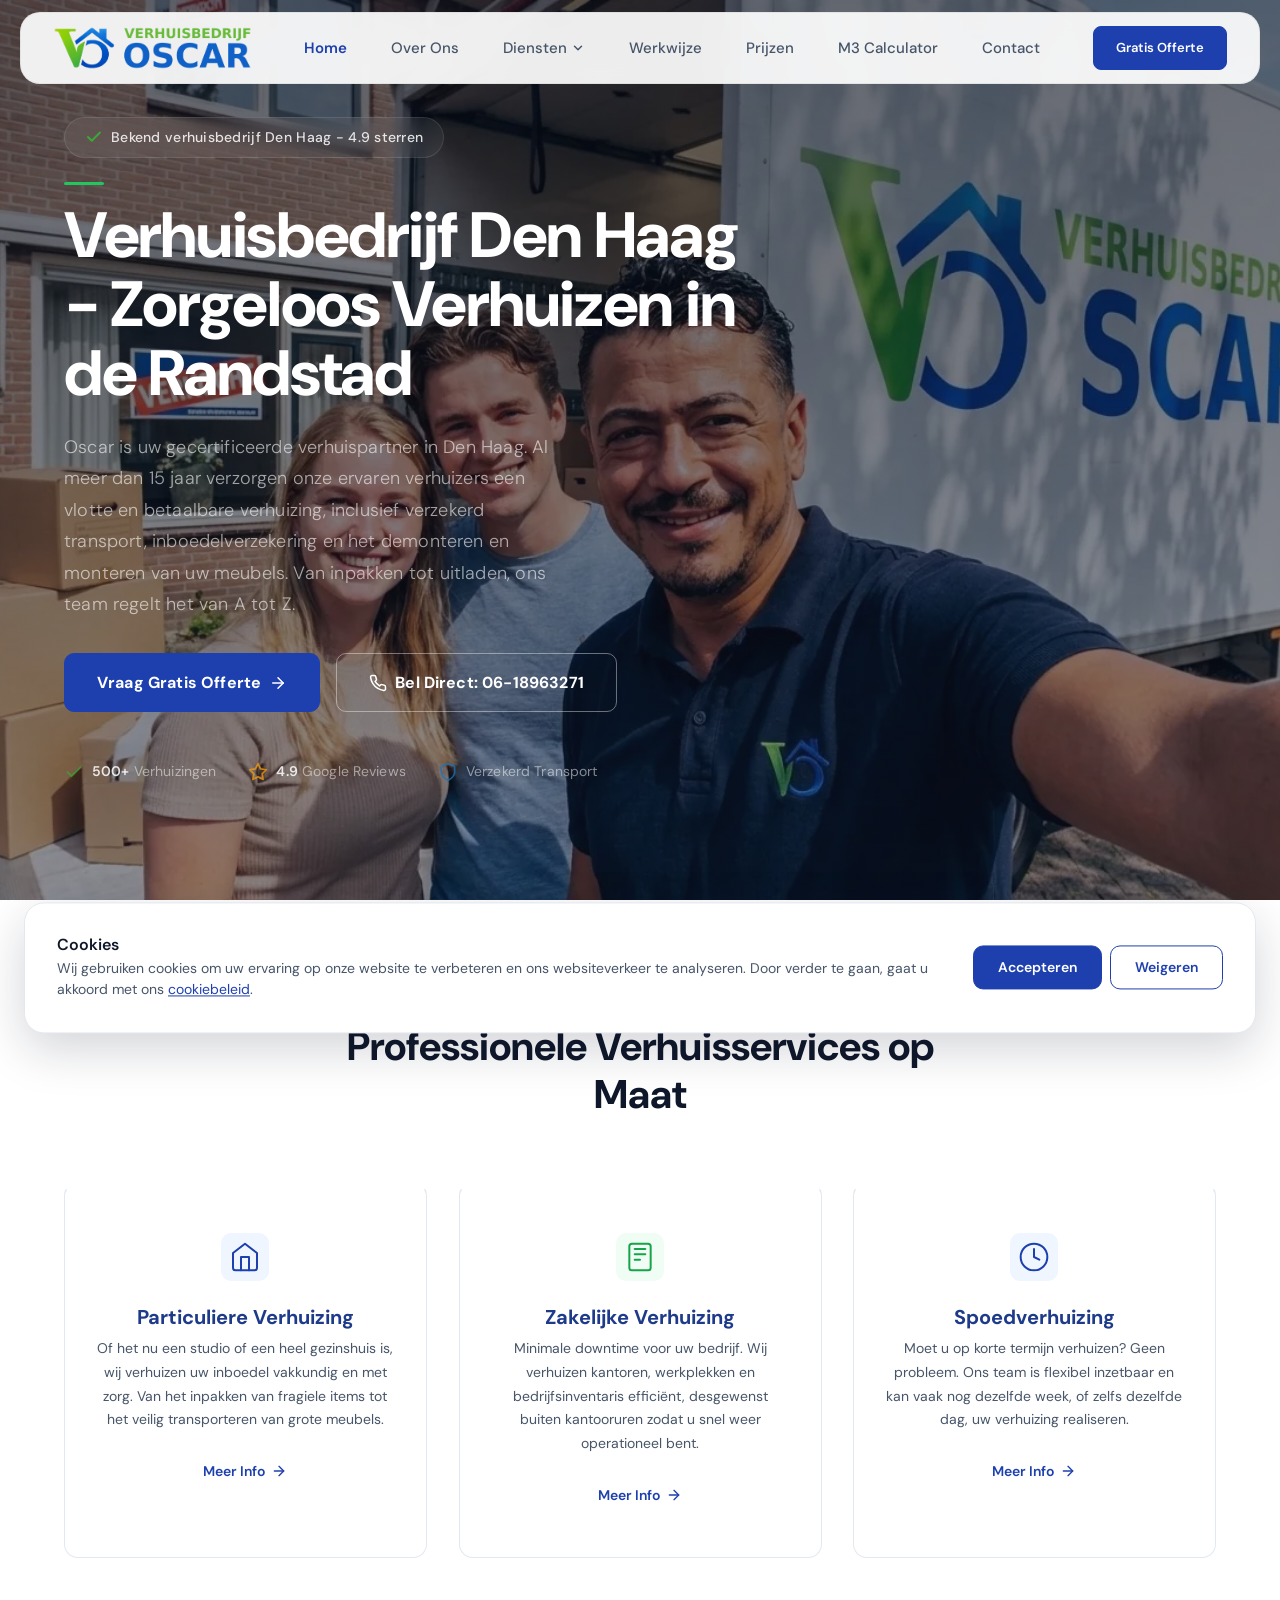
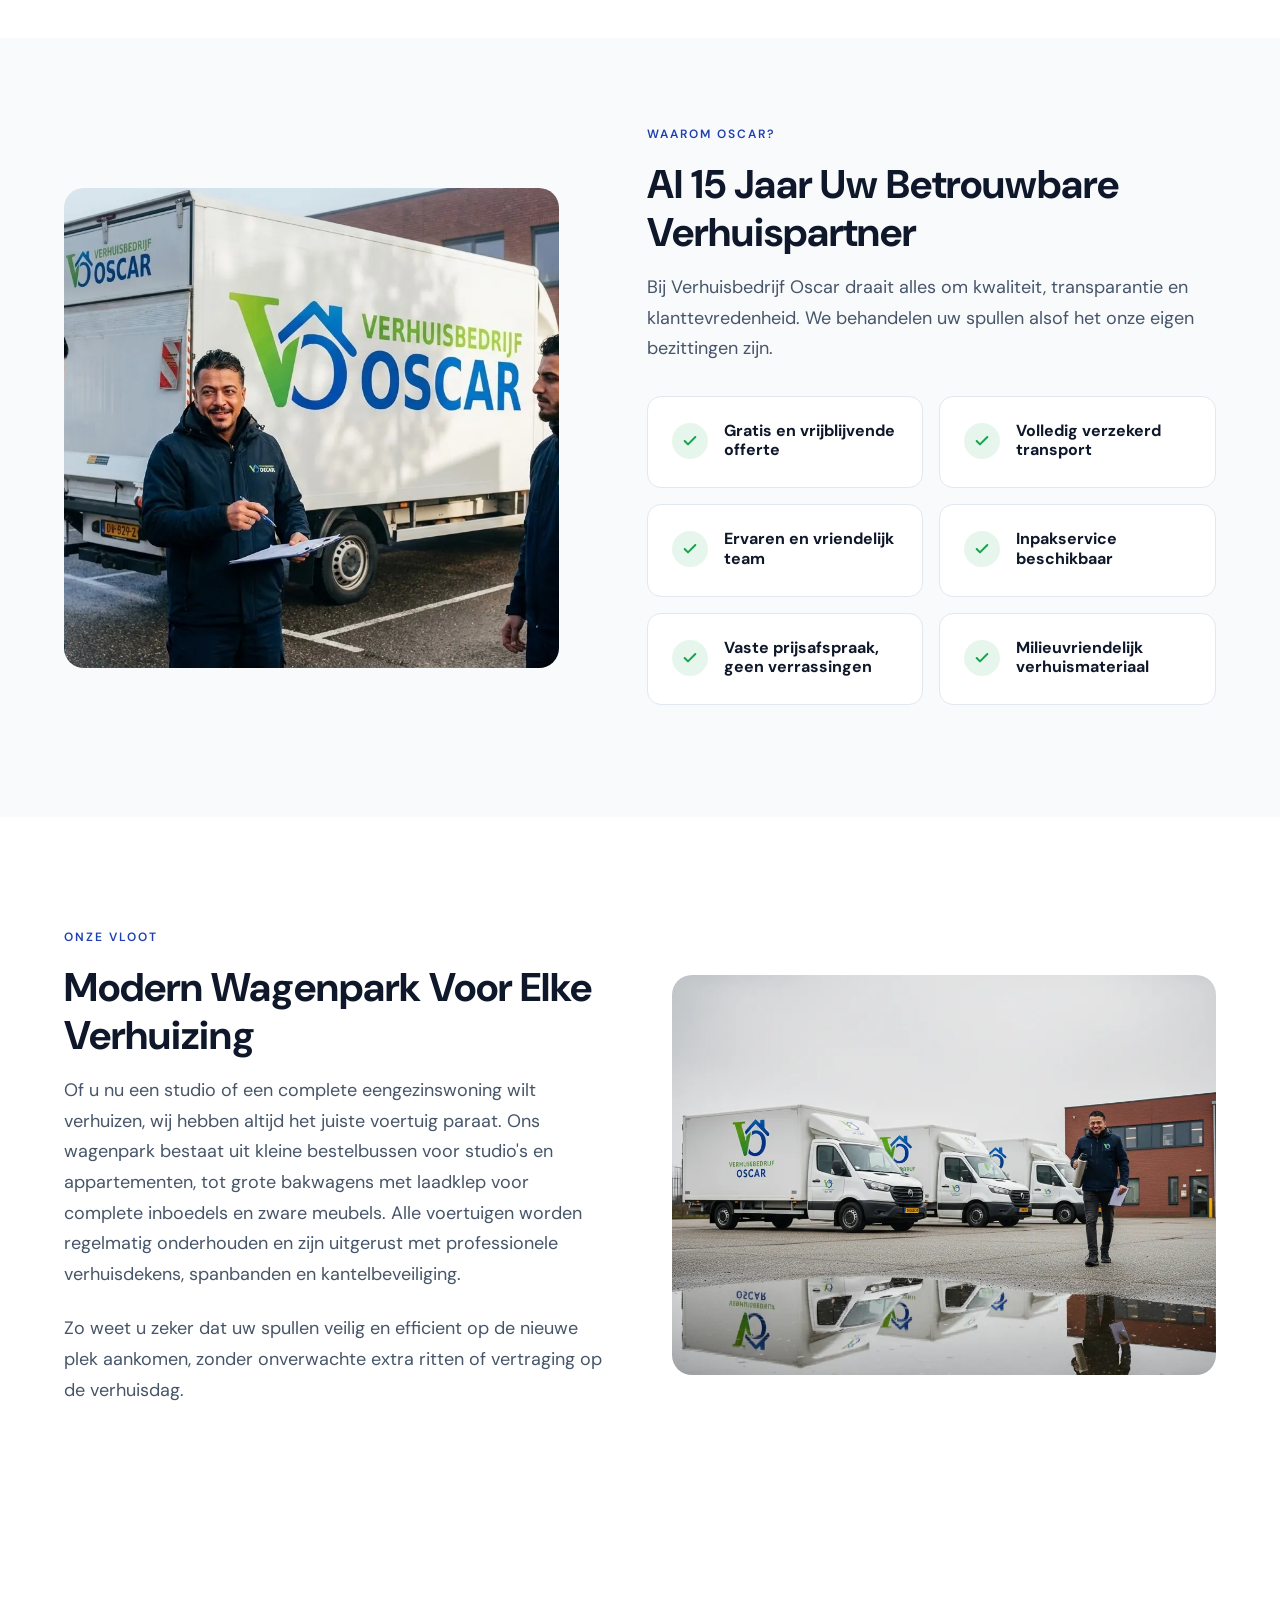
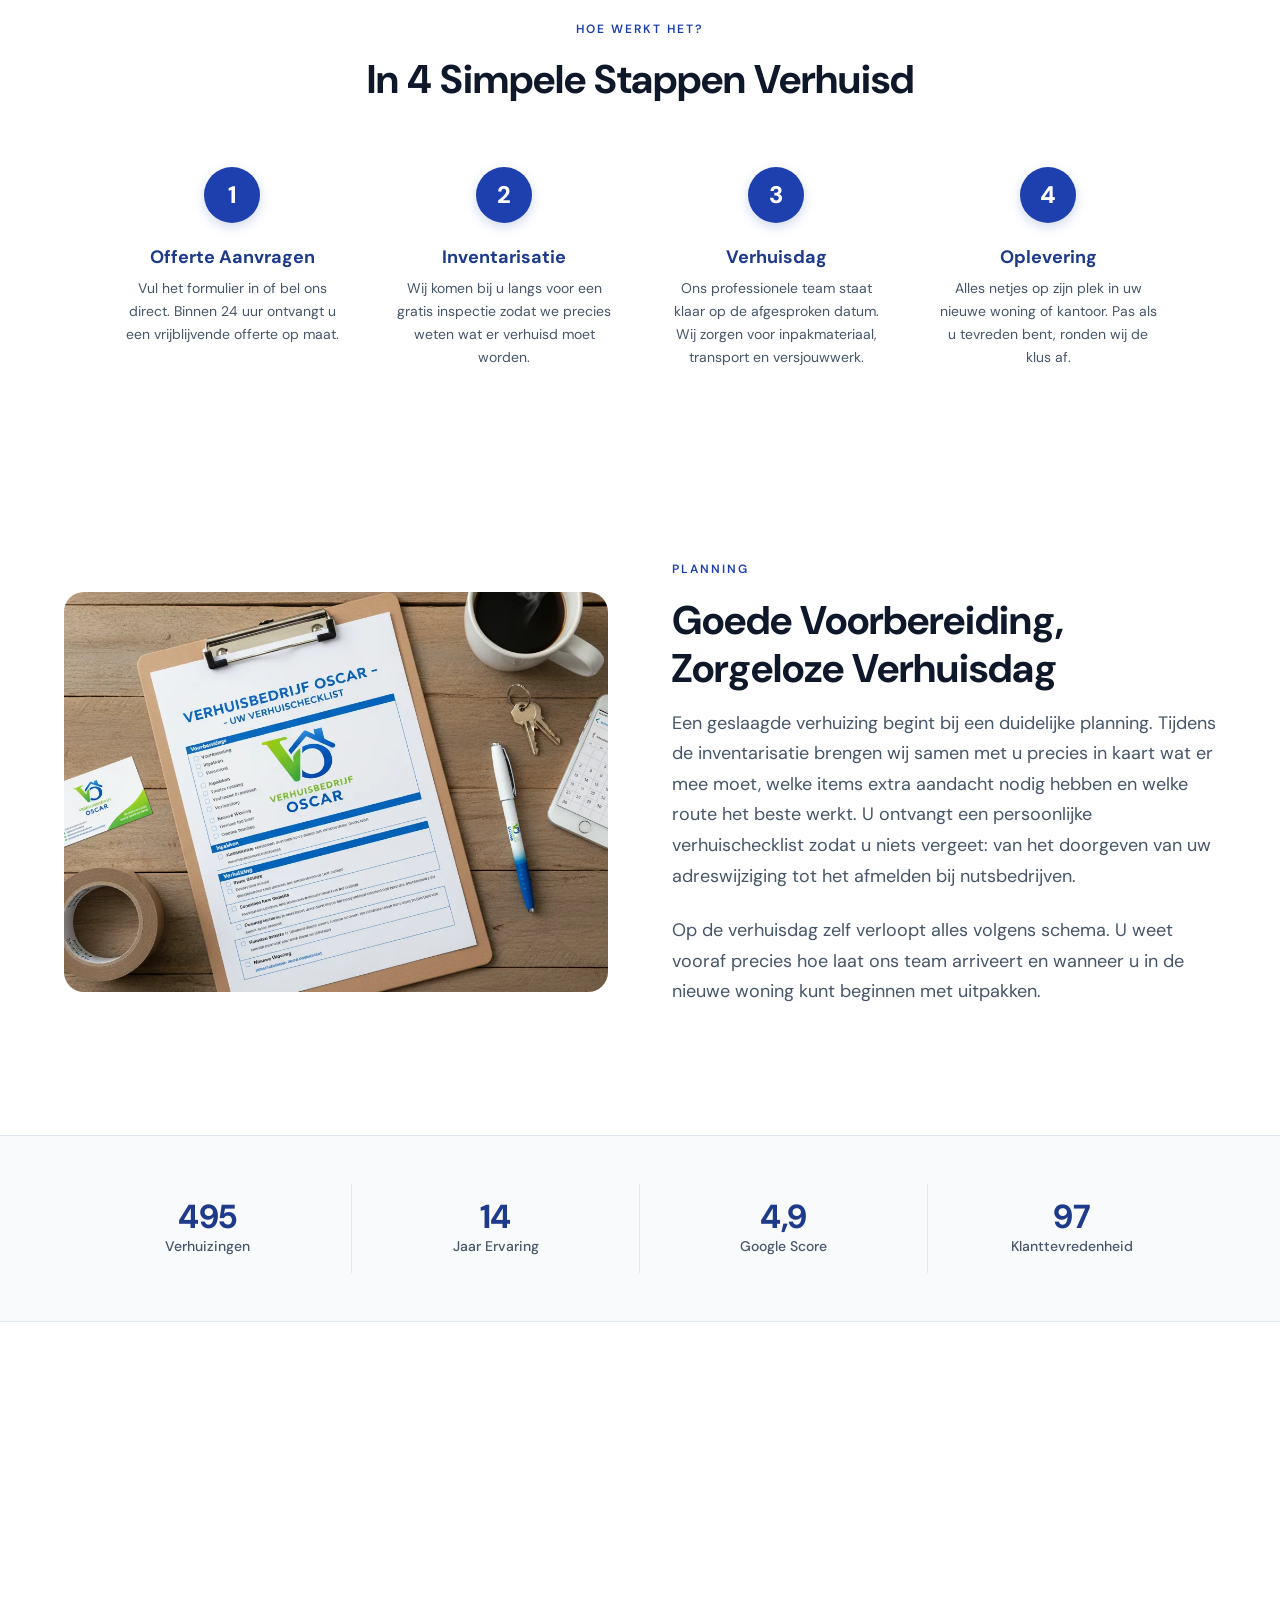
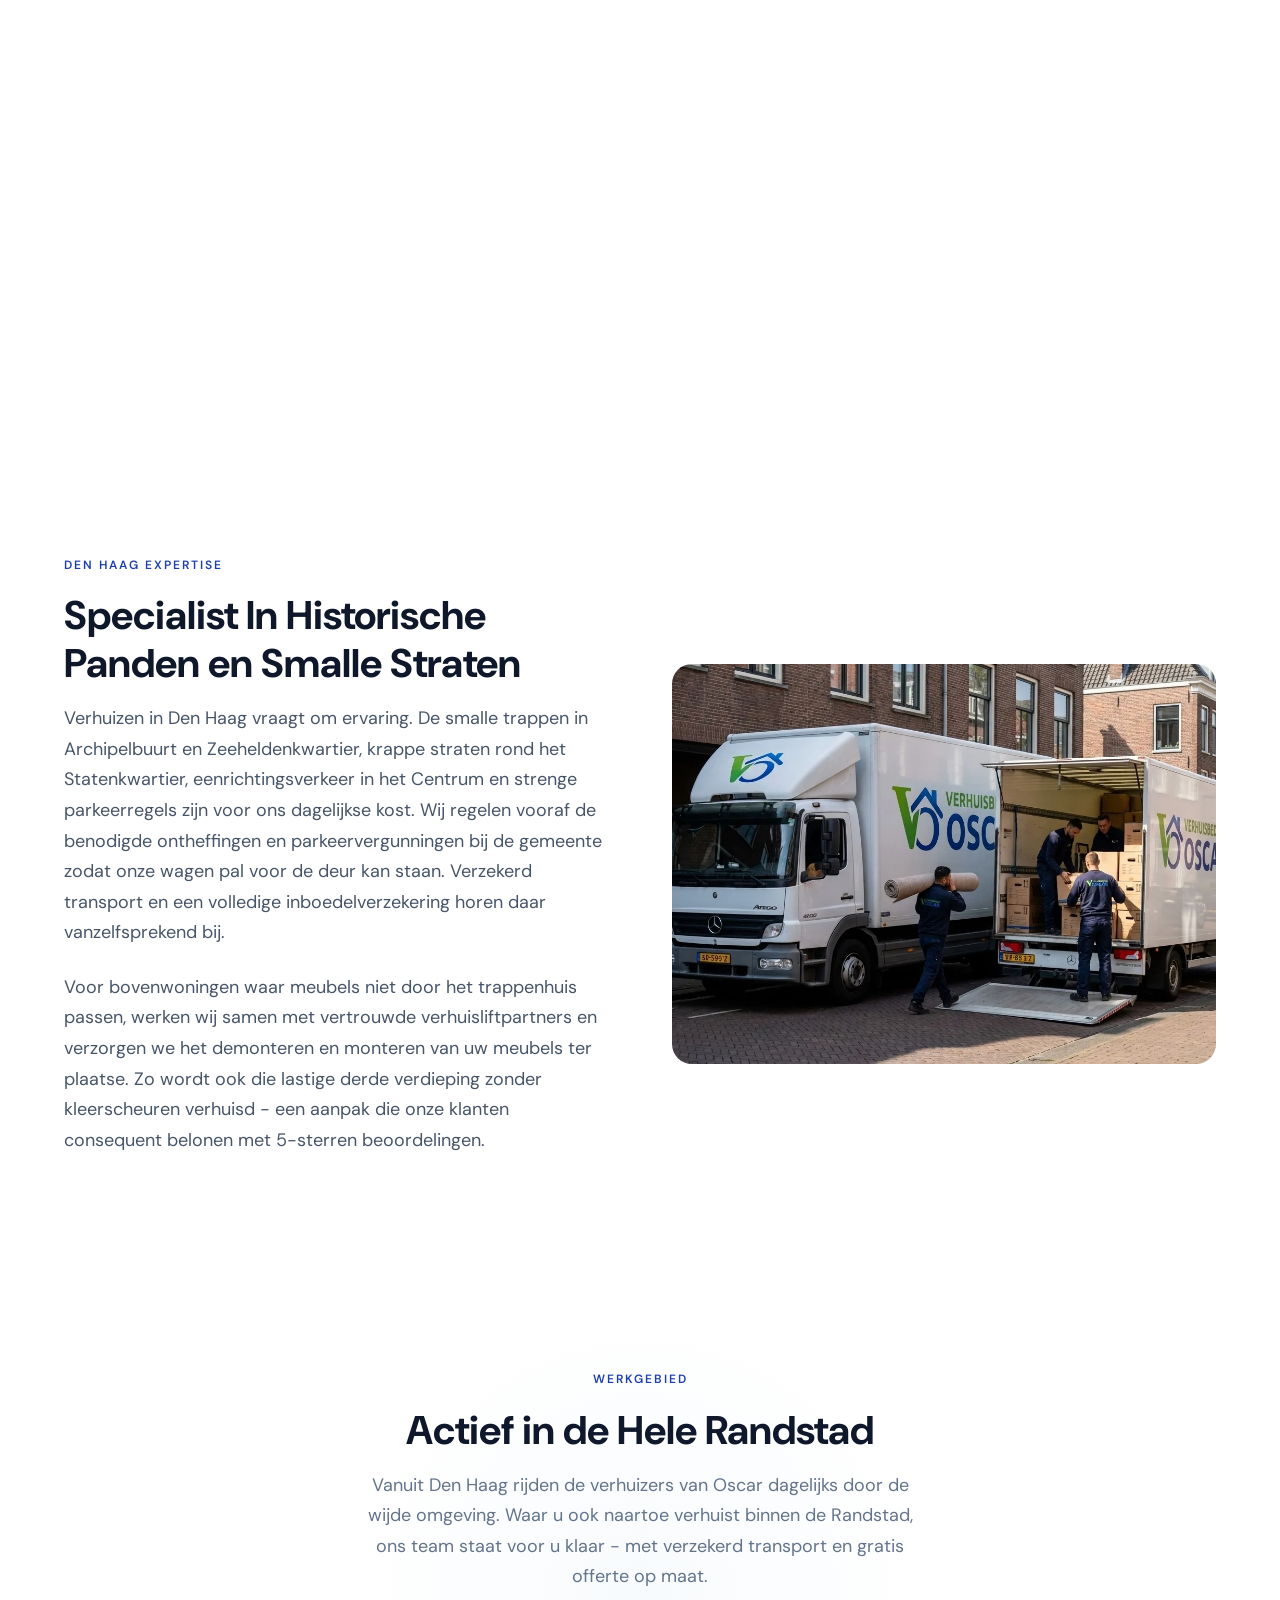
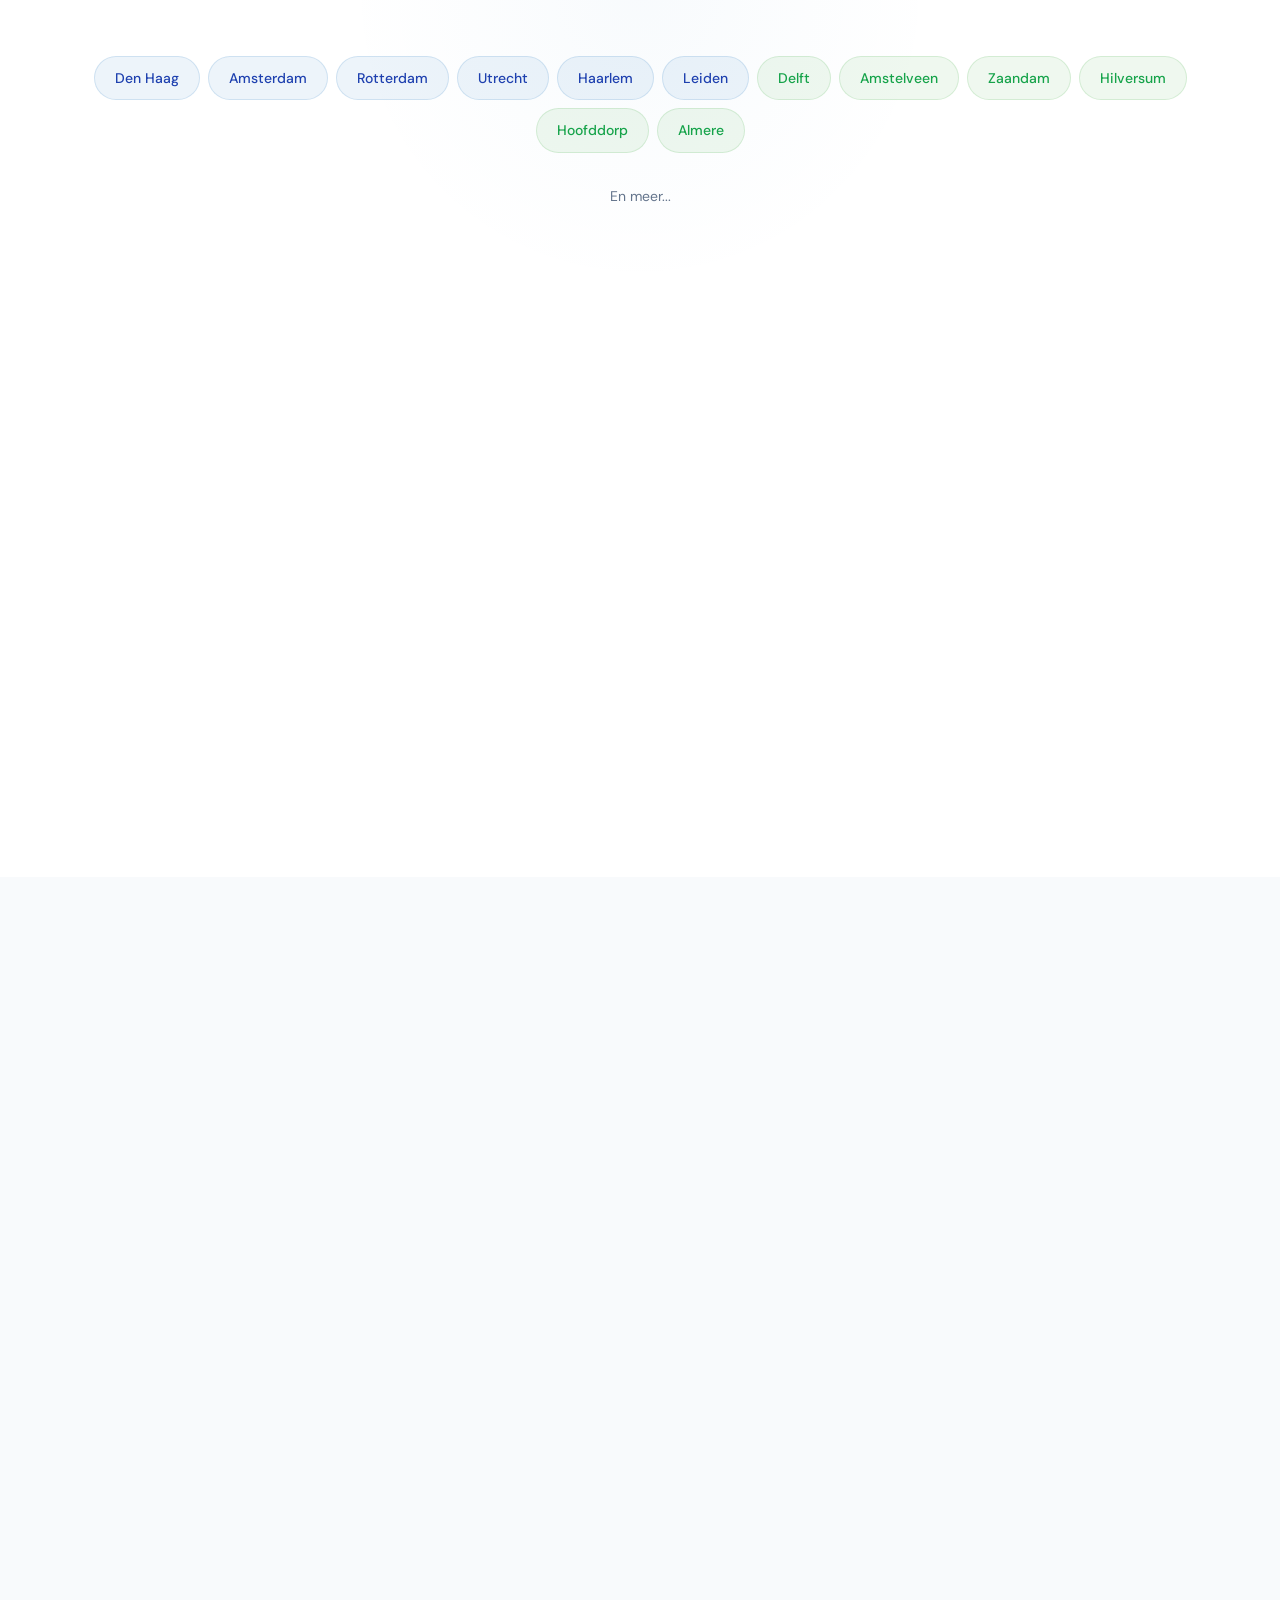
==== commit 850276de: "Favicon: nieuwe VÖ-mark uit logo.png gegenereerd - Oude truck-SVG favicon vervangen door VÖ-huismark" ====
--- a/index.html
+++ b/index.html
@@ -28,7 +28,8 @@
     <meta name="twitter:image" content="https://verhuisbedrijfoscar.nl/images/og-image.jpg">
 
     <!-- Favicon -->
-    <link rel="icon" type="image/svg+xml" href="/images/favicon.svg">
+    <link rel="icon" href="/images/favicon.ico" sizes="any">
+    <link rel="icon" type="image/png" sizes="16x16" href="/images/favicon-16x16.png">
     <link rel="icon" type="image/png" sizes="32x32" href="/images/favicon-32x32.png">
     <link rel="apple-touch-icon" sizes="180x180" href="/images/apple-touch-icon.png">
     <link rel="manifest" href="/manifest.json">
